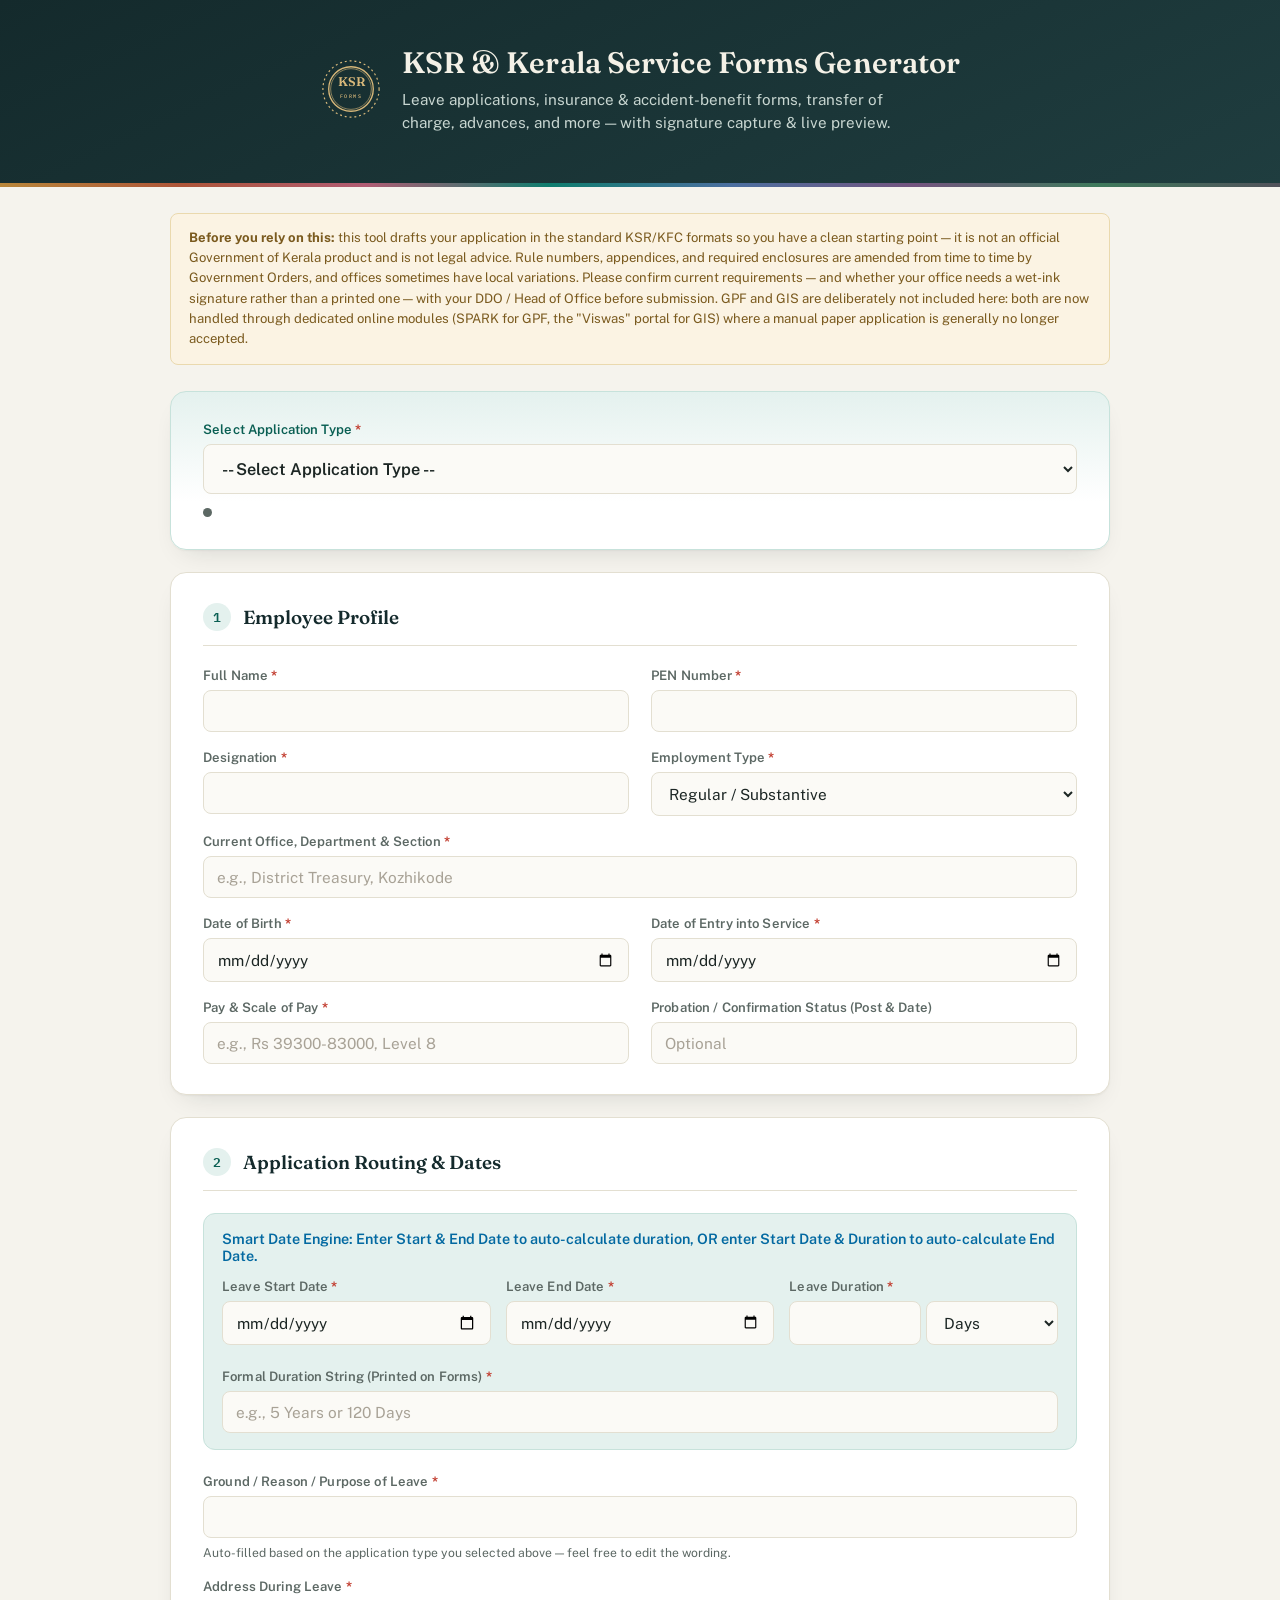
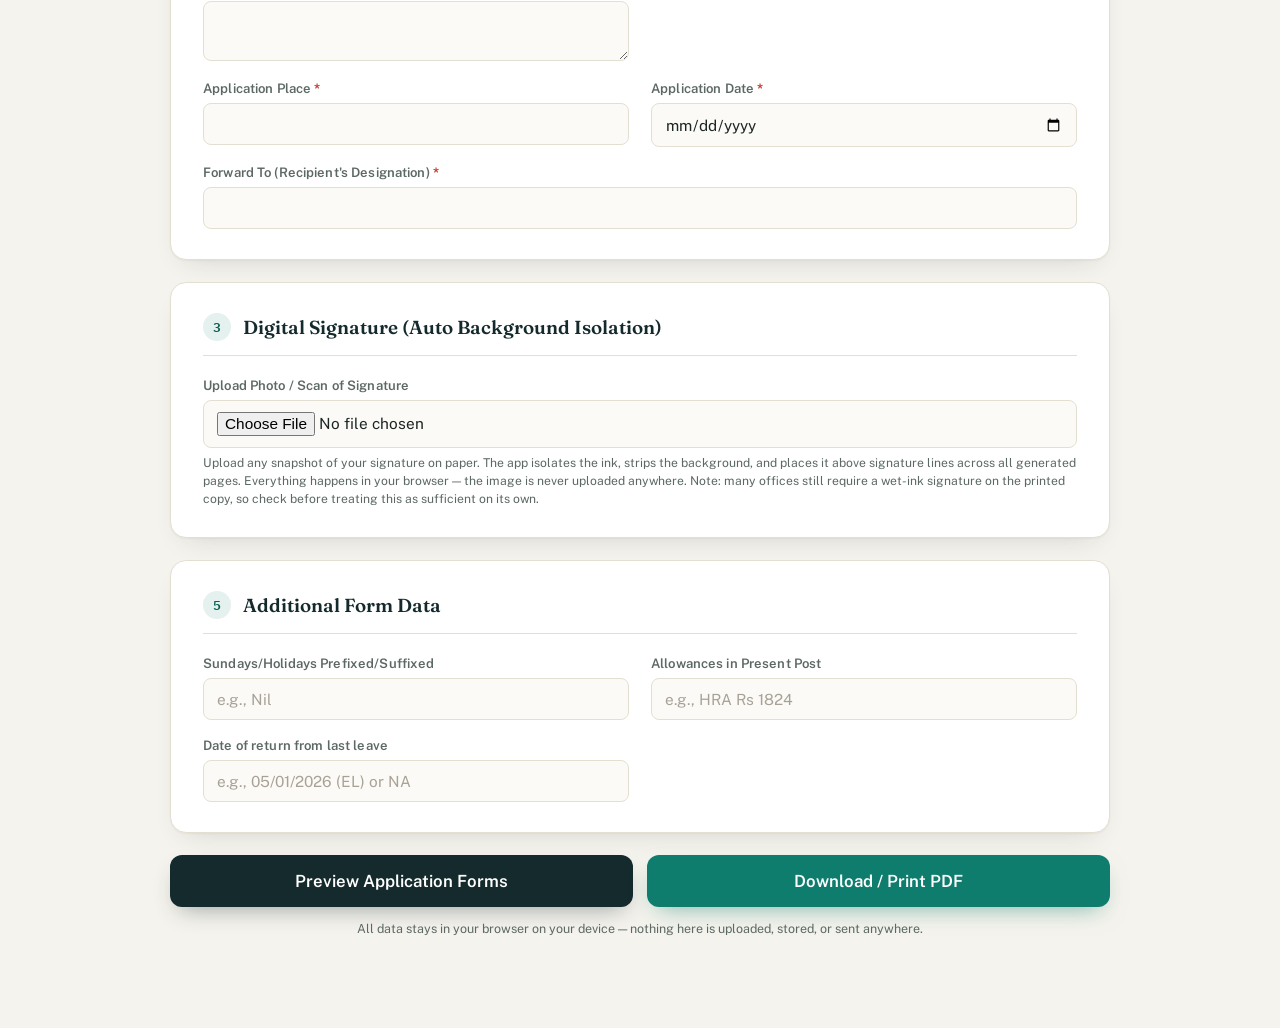
==== index.html @ edd53347 "Update print statement from 'Hello' to 'Goodbye'" ====
<!DOCTYPE html>
<html lang="en">
<head>
<meta charset="UTF-8">
<meta name="viewport" content="width=device-width, initial-scale=1.0">
<link rel="preconnect" href="https://fonts.googleapis.com">
<link rel="preconnect" href="https://fonts.gstatic.com" crossorigin>
<link href="https://fonts.googleapis.com/css2?family=Fraunces:opsz,wght@9..144,500;9..144,600;9..144,700&family=Public+Sans:wght@400;500;600;700&family=IBM+Plex+Mono:wght@500;600&display=swap" rel="stylesheet">
<title>KSR &amp; Kerala Service Forms Generator</title>
<style>
  /* -----------------------------------------------------------------------
     SHARED "DOCUMENT PAGE" LOOK
     These rules describe what a generated application page looks like.
     They are intentionally NOT gated behind @media print: the on-screen
     Preview Deck clones this exact markup into .page-preview-card, so for
     the preview to look exactly like the PDF, both need the same rules.
     Only page mechanics (page breaks, @page size) stay print-only below.
     This block is deliberately untouched by the screen theme below — the
     printed document must always look like Times New Roman officialese,
     never like the modern UI chrome around it.
     ----------------------------------------------------------------------- */
  :root { --sig-scale: 1; --sig-rotate: 0deg; }

  .page, .page-preview-card {
    font-family: "Times New Roman", Times, serif;
    font-size: 12pt;
    line-height: 1.4;
    color: #000;
    background: #fff;
  }
  .page-title { text-align: center; font-weight: bold; text-decoration: underline; margin-bottom: 20px; line-height: 1.3; }
  .text-right { text-align: right; }
  .text-center { text-align: center; }
  .text-justify { text-align: justify; }
  .mb-2 { margin-bottom: 0.5rem; }
  .mb-4 { margin-bottom: 1.5rem; }
  .mt-4 { margin-top: 1.5rem; }
  .mt-8 { margin-top: 3rem; }
  .flex-space { display: flex; justify-content: space-between; }
  .bold { font-weight: bold; }
  .blank-line { display: inline-block; border-bottom: 1px solid #000; min-width: 160px; }

  .form-table { width: 100%; border-collapse: collapse; margin-bottom: 15px; }
  .form-table td { padding: 5px 0; vertical-align: top; }
  .form-table td:nth-child(1) { width: 50%; }
  .form-table td:nth-child(2) { width: 2%; text-align: center; }
  .form-table td:nth-child(3) { width: 48%; padding-left: 10px; font-weight: bold; }

  .signature-block { width: 300px; text-align: center; float: right; margin-top: 20px; }
  .sig-slot { min-height: 55px; display: flex; align-items: center; justify-content: center; padding: 6px 0; overflow: visible; }
  .sig-img-target { max-height: 45px; max-width: 180px; object-fit: contain; }
  .sig-img-target, #sig_preview_img {
    transform: scale(var(--sig-scale)) rotate(var(--sig-rotate));
    transition: transform 0.1s ease-out;
  }

  .clear { clear: both; }
  .page hr, .page-preview-card hr { border: 0; border-top: 1px solid #000; margin: 20px 0; }

  /* --- SCREEN UI STYLES (the tool's own chrome — separate world from the
       document look above; free to be as modern as we like) --- */
  @media screen {
    :root {
      --ink: #142A2C; --ink-2: #1F3D3F;
      --paper: #F5F3ED; --surface: #FFFFFF; --surface-2: #FBFAF6;
      --accent: #0F7D6E; --accent-deep: #0A5F53; --accent-soft: #E4F1EE;
      --text: #1C2624; --text-soft: #5C6864; --line: #E3DFD1;
      --req: #C0392B; --radius-lg: 16px; --radius: 12px; --radius-sm: 8px;
      --shadow-card: 0 1px 2px rgba(20,30,28,.04), 0 12px 28px -14px rgba(20,30,28,.16);
      --shadow-card-hover: 0 1px 2px rgba(20,30,28,.05), 0 18px 36px -14px rgba(20,30,28,.22);
      /* per-category accent colors, referenced by JS to color the type indicator */
      --cat-general: #0F7D6E; --cat-lwa: #AE5539; --cat-family: #B15C74;
      --cat-casual: #4C6FA0; --cat-insurance: #B8863A; --cat-service: #74547F;
      --cat-advance: #3F7A5C; --cat-estate: #52525B;
    }
    * { box-sizing: border-box; }
    body { font-family: "Public Sans", system-ui, -apple-system, sans-serif; background-color: var(--paper); color: var(--text); margin: 0; padding: 0 0 70px 0; -webkit-font-smoothing: antialiased; }
    .print-only { display: none; }

    .app-header { background: linear-gradient(155deg, var(--ink), var(--ink-2)); color: #F4F1E7; padding: 44px 20px 52px; text-align: center; position: relative; overflow: hidden; }
    .app-header::after { content: ""; position: absolute; inset: auto 0 0 0; height: 4px; background: linear-gradient(90deg, var(--cat-insurance), var(--cat-lwa), var(--cat-family), var(--cat-general), var(--cat-casual), var(--cat-service), var(--cat-advance), var(--cat-estate)); }
    .app-header-inner { max-width: 760px; margin: 0 auto; display: flex; align-items: center; justify-content: center; gap: 20px; }
    .app-seal { flex-shrink: 0; width: 62px; height: 62px; color: #D8B87A; }
    .app-header-text { text-align: left; }
    .app-header h1 { margin: 0; font-family: "Fraunces", Georgia, serif; font-weight: 600; font-size: 1.85rem; letter-spacing: .1px; }
    .app-header p { margin: 8px 0 0 0; color: #C8D6D1; font-size: .95rem; line-height: 1.5; max-width: 520px; }

    .container { max-width: 980px; margin: 0 auto; padding: 0 20px; }

    .disclaimer-banner { background: #FBF3E3; border: 1px solid #EAD9AE; color: #7A5A1E; padding: 14px 18px; border-radius: var(--radius-sm); font-size: .82rem; line-height: 1.55; margin: 26px auto; max-width: 940px; }
    .privacy-note { text-align: center; font-size: .78rem; color: var(--text-soft); margin: 14px 0 22px; }

    .section { background: var(--surface); padding: 30px 32px; margin-bottom: 22px; border-radius: var(--radius-lg); box-shadow: var(--shadow-card); border: 1px solid var(--line); transition: box-shadow .2s ease; }
    .section h2 { margin: 0 0 22px; font-family: "Fraunces", Georgia, serif; font-weight: 600; font-size: 1.18rem; padding-bottom: 14px; border-bottom: 1px solid var(--line); color: var(--ink); display: flex; align-items: center; gap: 12px; }
    .step-badge { flex-shrink: 0; width: 28px; height: 28px; border-radius: 50%; background: var(--accent-soft); color: var(--accent-deep); font-family: "IBM Plex Mono", monospace; font-weight: 600; font-size: .8rem; display: inline-flex; align-items: center; justify-content: center; }
    .section .sub-hint { font-size: .87rem; color: var(--text-soft); margin: -14px 0 20px; line-height: 1.5; }

    .grid { display: grid; grid-template-columns: 1fr 1fr; gap: 18px 22px; }
    .grid-3 { display: grid; grid-template-columns: 1fr 1fr 1fr; gap: 15px; }
    .full-width { grid-column: 1 / -1; }

    .form-group { display: flex; flex-direction: column; }
    .form-group label { font-size: .82rem; font-weight: 600; margin-bottom: 7px; color: var(--text-soft); letter-spacing: .01em; }
    .required::after { content: " *"; color: var(--req); font-weight: bold; }

    .form-group input, .form-group select, .form-group textarea {
      border: 1.5px solid var(--line); background: var(--surface-2); padding: 11px 13px; border-radius: var(--radius-sm);
      font-size: .96rem; font-family: inherit; color: var(--text); transition: border-color .15s ease, box-shadow .15s ease, background-color .15s ease;
    }
    .form-group input:focus, .form-group select:focus, .form-group textarea:focus {
      outline: none; border-color: var(--accent); background: var(--surface); box-shadow: 0 0 0 4px var(--accent-soft);
    }
    .form-group input::placeholder, .form-group textarea::placeholder { color: #A8A296; }

    .help-text { font-size: .76rem; color: var(--text-soft); margin-top: 6px; line-height: 1.45; }
    .hidden-section { display: none; }

    .rule-hint { font-size: .82rem; color: var(--accent-deep); margin-top: 10px; font-style: italic; min-height: 1.2em; }
    .scl-hint { font-size: .84rem; color: var(--accent-deep); background: var(--accent-soft); border: 1px solid #C7E2DB; padding: 9px 13px; border-radius: var(--radius-sm); margin-top: 8px; display: none; }

    .btn-group { display: flex; gap: 14px; margin-top: 22px; }
    .print-btn {
      background: var(--accent); color: #fff; border: none; padding: 16px 32px; font-size: 1.05rem; font-family: "Public Sans", sans-serif;
      border-radius: var(--radius); cursor: pointer; flex: 1; font-weight: 600; box-shadow: 0 10px 24px -10px rgba(15,125,110,.55);
      transition: transform .12s ease, box-shadow .12s ease, background-color .12s ease;
    }
    .print-btn:hover { background: var(--accent-deep); transform: translateY(-1px); box-shadow: 0 14px 28px -10px rgba(15,125,110,.6); }
    .print-btn:active { transform: translateY(0); }
    .secondary-btn { background: var(--ink); box-shadow: 0 10px 24px -10px rgba(20,42,44,.45); }
    .secondary-btn:hover { background: var(--ink-2); box-shadow: 0 14px 28px -10px rgba(20,42,44,.5); }

    .date-calc-box { background: var(--accent-soft); border: 1px solid #C7E2DB; padding: 16px 18px; border-radius: var(--radius); }
    .sig-preview-box { display: flex; flex-wrap: wrap; align-items: center; gap: 20px; margin-top: 12px; border: 1.5px dashed var(--line); padding: 16px; border-radius: var(--radius); background: var(--surface-2); }
    .sig-thumb-frame { background: #fff; border: 1px solid var(--line); border-radius: var(--radius-sm); padding: 8px; display: flex; align-items: center; justify-content: center; min-width: 150px; min-height: 70px; overflow: hidden; }
    .sig-thumb-frame img { max-height: 55px; max-width: 150px; object-fit: contain; }
    .sig-adjust-box { display: flex; flex-direction: column; gap: 10px; flex: 1; min-width: 240px; }
    .sig-adjust-row { display: flex; align-items: center; gap: 10px; font-size: .82rem; color: var(--text-soft); }
    .sig-adjust-row label { min-width: 42px; font-weight: 600; }
    .sig-adjust-row input[type="range"] { flex: 1; accent-color: var(--accent); }
    .sig-adjust-row span { min-width: 42px; text-align: right; font-variant-numeric: tabular-nums; font-family: "IBM Plex Mono", monospace; color: var(--ink); font-size: .78rem; }
    .reset-sig-btn { align-self: flex-start; background: none; border: 1.5px solid var(--line); color: var(--text-soft); font-size: .78rem; padding: 6px 13px; border-radius: 20px; cursor: pointer; transition: all .15s ease; }
    .reset-sig-btn:hover { background: var(--surface); border-color: var(--accent); color: var(--accent-deep); }

    /* type-select highlight block */
    .type-select-block { background: linear-gradient(180deg, var(--accent-soft), var(--surface) 70%); border: 1.5px solid #C7E2DB; }
    .type-select-block label { color: var(--accent-deep); }
    .type-select-block select#leave_type { font-size: 1.02rem; font-weight: 600; padding: 13px 14px; }
    .category-dot { display: inline-block; width: 9px; height: 9px; border-radius: 50%; margin-right: 7px; background: var(--text-soft); vertical-align: middle; }

    /* Preview Modal — the page cards inside are sized and padded to mirror
       the @page print margins exactly, so what you see here is what prints. */
    .modal-overlay { display: none; position: fixed; inset: 0; background: rgba(15,26,26,.72); backdrop-filter: blur(2px); z-index: 1000; align-items: flex-start; justify-content: center; padding: 30px 20px; overflow-y: auto; }
    .modal-overlay.open { display: flex; }
    .modal-dialog { background: #4A5352; border-radius: var(--radius-lg); max-width: 900px; width: 100%; box-shadow: 0 30px 70px -12px rgba(0,0,0,.55); margin-bottom: 30px; }
    .modal-toolbar { position: sticky; top: 0; z-index: 2; background: var(--ink); color: #fff; padding: 16px 22px; border-radius: var(--radius-lg) var(--radius-lg) 0 0; display: flex; align-items: center; justify-content: space-between; gap: 16px; flex-wrap: wrap; }
    .modal-toolbar h3 { margin: 0; font-family: "Fraunces", Georgia, serif; font-weight: 600; font-size: 1.08rem; white-space: nowrap; }
    .modal-sig-controls { display: flex; gap: 18px; flex-wrap: wrap; align-items: center; flex: 1; min-width: 260px; }
    .modal-sig-controls .sig-adjust-row { color: #D8E0DD; font-size: .8rem; display: flex; align-items: center; gap: 8px; }
    .modal-sig-controls .sig-adjust-row label { min-width: 40px; font-weight: 600; }
    .modal-sig-controls .sig-adjust-row input[type="range"] { width: 110px; accent-color: #D8B87A; }
    .modal-sig-controls .sig-adjust-row span { min-width: 40px; text-align: right; color: #fff; font-family: "IBM Plex Mono", monospace; font-size: .76rem; }
    .modal-close-btn { background: none; border: none; color: #fff; font-size: 1.7rem; line-height: 1; cursor: pointer; padding: 0 4px; opacity: .85; transition: opacity .15s ease; }
    .modal-close-btn:hover { opacity: 1; }
    .modal-body { padding: 30px; }
    .modal-body .page-preview-card { margin: 0 auto 30px auto; width: 210mm; min-height: 297mm; padding: 15mm 20mm; box-shadow: 0 10px 30px -8px rgba(0,0,0,.4); box-sizing: border-box; border-radius: 2px; }
    .modal-body .page-preview-card:last-child { margin-bottom: 0; }
    @media (max-width: 720px) {
      .grid, .grid-3 { grid-template-columns: 1fr; }
      .section { padding: 24px 20px; }
      .app-header-inner { flex-direction: column; text-align: center; }
      .app-header-text { text-align: center; }
      .modal-body { padding: 14px; }
      .modal-body .page-preview-card { width: 100%; padding: 8mm; min-height: 0; }
      .modal-toolbar { padding: 12px 14px; }
    }
  }
  /* --- PDF EXPORT STYLES (A4 Format, page mechanics only — the visual
       "page look" itself is defined above, shared with the preview) --- */
  @media print {
    .screen-only { display: none !important; }
    .print-only { display: block !important; }
    @page { size: A4; margin: 15mm 20mm; }
    body { background: #fff; margin: 0; padding: 0; }
    .page { page-break-after: always; padding: 0; margin: 0; position: relative; min-height: 250mm; }
    .page.hidden-print { display: none !important; }
  }
</style>

</head>
<body>
<!-- UI FORM SECTION -->
<div class="screen-only">
  <div class="app-header">
    <div class="app-header-inner">
      <svg class="app-seal" viewBox="0 0 64 64" xmlns="http://www.w3.org/2000/svg" role="img" aria-label="Seal emblem">
        <circle cx="32" cy="32" r="29" fill="none" stroke="currentColor" stroke-width="1.2" stroke-dasharray="2 3"/>
        <circle cx="32" cy="32" r="23" fill="none" stroke="currentColor" stroke-width="1.4"/>
        <circle cx="32" cy="32" r="21" fill="none" stroke="currentColor" stroke-width="0.6"/>
        <text x="32" y="29" text-anchor="middle" font-family="Fraunces, Georgia, serif" font-weight="600" font-size="13" fill="currentColor">KSR</text>
        <text x="32" y="41" text-anchor="middle" font-family="'IBM Plex Mono', monospace" font-weight="500" font-size="5.5" letter-spacing="1.5" fill="currentColor">FORMS</text>
      </svg>
      <div class="app-header-text">
        <h1>KSR &amp; Kerala Service Forms Generator</h1>
        <p>Leave applications, insurance &amp; accident-benefit forms, transfer of charge, advances, and more — with signature capture &amp; live preview.</p>
      </div>
    </div>
  </div>
  <div class="container">
    <div class="disclaimer-banner">
      <strong>Before you rely on this:</strong> this tool drafts your application in the standard KSR/KFC formats so you have a clean starting point — it is not an official Government of Kerala product and is not legal advice. Rule numbers, appendices, and required enclosures are amended from time to time by Government Orders, and offices sometimes have local variations. Please confirm current requirements — and whether your office needs a wet-ink signature rather than a printed one — with your DDO / Head of Office before submission. GPF and GIS are deliberately not included here: both are now handled through dedicated online modules (SPARK for GPF, the "Viswas" portal for GIS) where a manual paper application is generally no longer accepted.
    </div>
    <form id="leaveForm" onsubmit="event.preventDefault();">

      <!-- LEAVE TYPE -->
      <div class="section type-select-block">
        <div class="form-group full-width">
          <label class="required">Select Application Type</label>
          <select id="leave_type" required onchange="toggleSections()">
            <option value="" disabled selected>-- Select Application Type --</option>
          </select>
          <div class="rule-hint"><span class="category-dot" id="category_dot"></span><span id="rule_hint"></span></div>
        </div>
      </div>

      <!-- EMPLOYEE DETAILS -->
      <div class="section">
        <h2><span class="step-badge">1</span> Employee Profile</h2>
        <div class="grid">
          <div class="form-group"><label class="required">Full Name</label><input type="text" id="name" required></div>
          <div class="form-group"><label class="required">PEN Number</label><input type="text" id="pen" required></div>
          <div class="form-group"><label class="required">Designation</label><input type="text" id="designation" required></div>
          <div class="form-group"><label class="required">Employment Type</label>
            <select id="emp_type"><option value="Regular / Substantive">Regular / Substantive</option><option value="Officiating">Officiating</option></select>
          </div>
          <div class="form-group full-width"><label class="required">Current Office, Department &amp; Section</label><input type="text" id="office" required placeholder="e.g., District Treasury, Kozhikode"></div>
          <div class="form-group"><label class="required">Date of Birth</label><input type="date" id="dob" required></div>
          <div class="form-group"><label class="required">Date of Entry into Service</label><input type="date" id="entry" required></div>
          <div class="form-group"><label class="required">Pay &amp; Scale of Pay</label><input type="text" id="pay" required placeholder="e.g., Rs 39300-83000, Level 8"></div>
          <div class="form-group"><label>Probation / Confirmation Status (Post &amp; Date)</label><input type="text" id="probation" placeholder="Optional"></div>
        </div>
      </div>

      <!-- SMART DATE CALCULATOR -->
      <div class="section">
        <h2><span class="step-badge">2</span> Application Routing &amp; Dates</h2>
        <div id="leave_routing_fields">
          <div class="date-calc-box mb-4">
            <p style="margin-top:0; font-size: 0.9rem; color: #0369a1; font-weight: 600;">Smart Date Engine: Enter Start &amp; End Date to auto-calculate duration, OR enter Start Date &amp; Duration to auto-calculate End Date.</p>
            <div class="grid-3">
              <div class="form-group"><label class="required">Leave Start Date</label><input type="date" id="start" onchange="calculateFromDates()"></div>
              <div class="form-group"><label class="required">Leave End Date</label><input type="date" id="end" onchange="calculateFromDates()"></div>
              <div class="form-group"><label class="required">Leave Duration</label>
                <div style="display:flex; gap:5px;">
                  <input type="number" id="dur_num" style="width:50%" oninput="calculateEndDate()">
                  <select id="dur_unit" style="width:50%" onchange="calculateEndDate()">
                    <option value="days">Days</option><option value="months">Months</option><option value="years">Years</option>
                  </select>
                </div>
              </div>
            </div>
            <div class="form-group full-width mt-4"><label class="required">Formal Duration String (Printed on Forms)</label><input type="text" id="duration_str" placeholder="e.g., 5 Years or 120 Days"></div>
          </div>
          <div class="grid">
            <div class="form-group full-width"><label class="required">Ground / Reason / Purpose of Leave</label><input type="text" id="reason">
              <div class="help-text">Auto-filled based on the application type you selected above — feel free to edit the wording.</div>
            </div>
            <div class="form-group"><label class="required">Address During Leave</label><textarea id="address" rows="2"></textarea></div>
          </div>
        </div>
        <div class="grid" style="margin-top:20px;">
          <div class="form-group"><label class="required">Application Place</label><input type="text" id="place" required></div>
          <div class="form-group"><label class="required">Application Date</label><input type="date" id="app_date" required></div>
          <div class="form-group full-width"><label class="required">Forward To (Recipient's Designation)</label><input type="text" id="controlling" required>
            <div class="help-text" id="controlling_hint" style="display:none;"></div>
          </div>
        </div>
      </div>

      <!-- DIGITAL SIGNATURE CAPTURE ENGINE -->
      <div class="section">
        <h2><span class="step-badge">3</span> Digital Signature (Auto Background Isolation)</h2>
        <div class="form-group full-width">
          <label>Upload Photo / Scan of Signature</label>
          <input type="file" id="sig_upload" accept="image/*" onchange="processSignatureUpload(this)">
          <div class="help-text">Upload any snapshot of your signature on paper. The app isolates the ink, strips the background, and places it above signature lines across all generated pages. Everything happens in your browser — the image is never uploaded anywhere. Note: many offices still require a wet-ink signature on the printed copy, so check before treating this as sufficient on its own.</div>
        </div>
        <div class="sig-preview-box" id="sig_preview_container" style="display:none;">
          <div>
            <span style="font-size:0.85rem; font-weight:600; color:#334155; display:block; margin-bottom:8px;">Captured Signature:</span>
            <div class="sig-thumb-frame"><img id="sig_preview_img" src="" alt="Signature Preview"></div>
          </div>
          <div class="sig-adjust-box">
            <div class="sig-adjust-row">
              <label for="sig_scale">Size</label>
              <input type="range" id="sig_scale" min="50" max="150" value="100" step="1" oninput="updateSigTransform('main')">
              <span id="sig_scale_val">100%</span>
            </div>
            <div class="sig-adjust-row">
              <label for="sig_rotate">Rotate</label>
              <input type="range" id="sig_rotate" min="-180" max="180" value="0" step="1" oninput="updateSigTransform('main')">
              <span id="sig_rotate_val">0&deg;</span>
            </div>
            <button type="button" class="reset-sig-btn" onclick="resetSigTransform()">Reset to default</button>
          </div>
        </div>
        <div class="help-text" id="sig_adjust_help" style="display:none; margin-top:8px;">Size and rotation apply to the signature everywhere it appears — check the preview below before printing, since a large increase can overlap nearby text.</div>
      </div>

      <!-- CONDITIONAL: LWA DETAILS -->
      <div id="sec_lwa" class="section hidden-section">
        <h2><span class="step-badge">4</span> Leave Without Allowance — Particulars (Appendix XII)</h2>
        <div class="grid">
          <div class="form-group"><label id="lbl_lwa_dest">Country of Employment</label><input type="text" id="lwa_country" placeholder="Optional, but recommended"></div>
          <div class="form-group full-width"><label id="lbl_lwa_emp">Details of Foreign Employer (Name &amp; Address)</label><input type="text" id="lwa_employer" placeholder="Optional, but recommended"></div>
        </div>
      </div>

      <!-- CONDITIONAL: FAMILY & MEDICAL LEAVE DETAILS -->
      <div id="sec_family" class="section hidden-section">
        <h2><span class="step-badge">4</span> Family &amp; Medical Leave — Particulars</h2>
        <div class="grid">
          <div class="form-group"><label id="lbl_fam1">Expected / Actual Date of Delivery</label><input type="date" id="fam_date"></div>
          <div class="form-group"><label id="lbl_fam2">Hospital / Medical Officer</label><input type="text" id="fam_info1" placeholder="Optional"></div>
          <div class="form-group full-width hidden-section" id="field_fam3_wrap"><label id="lbl_fam3">Additional Detail</label><textarea id="fam_info2" rows="2" placeholder="Optional"></textarea></div>
        </div>
        <div class="help-text">A medical certificate or supporting document (adoption deed, etc.) is still required as an enclosure — this app only drafts the application text.</div>
      </div>

      <!-- CONDITIONAL: SPECIAL CASUAL LEAVE DETAILS -->
      <div id="sec_scl" class="section hidden-section">
        <h2><span class="step-badge">4</span> Special Casual Leave — Reason</h2>
        <div class="form-group full-width">
          <label>Recognised Reason</label>
          <select id="scl_reason" onchange="onSclReasonChange()"></select>
          <div class="scl-hint" id="scl_hint"></div>
        </div>
      </div>

      <!-- CONDITIONAL: COMPENSATION LEAVE DETAILS -->
      <div id="sec_compensation" class="section hidden-section">
        <h2><span class="step-badge">4</span> Compensation Leave — Particulars</h2>
        <div class="grid">
          <div class="form-group full-width"><label>Date(s) of Duty Performed on Holiday / Beyond Office Hours</label><input type="text" id="comp_dates" placeholder="e.g., 12/07/2026 and 19/07/2026"></div>
          <div class="form-group"><label>Compensation Leave Days Claimed</label><input type="number" id="comp_days" min="0" placeholder="e.g., 2">
            <div class="help-text">Max 15 days in a calendar year; max 10 days accumulated at a time (Appendix VII, Section III).</div>
          </div>
        </div>
      </div>

      <!-- CONDITIONAL: NON-LEAVE SERVICE / INSURANCE / ADVANCE FORMS -->
      <div id="sec_service" class="section hidden-section">
        <h2><span class="step-badge">4</span> Application Particulars</h2>
        <p class="sub-hint" id="service_form_desc"></p>
        <div class="grid">
          <div class="form-group" id="svc_date1_wrap"><label id="lbl_svc_date1">Date</label><input type="date" id="svc_date1"></div>
          <div class="form-group" id="svc_text1_wrap"><label id="lbl_svc_text1">Detail 1</label><input type="text" id="svc_text1"></div>
          <div class="form-group" id="svc_text2_wrap"><label id="lbl_svc_text2">Detail 2</label><input type="text" id="svc_text2"></div>
          <div class="form-group" id="svc_text3_wrap"><label id="lbl_svc_text3">Detail 3</label><input type="text" id="svc_text3"></div>
          <div class="form-group full-width" id="svc_textarea1_wrap"><label id="lbl_svc_textarea1">Additional Details</label><textarea id="svc_textarea1" rows="2"></textarea></div>
        </div>
      </div>

      <!-- CONDITIONAL: TRANSFER OF CHARGE (dedicated fields — needs a
           direction/role, since two different officers are involved and
           either one might be the person using this tool) -->
      <div id="sec_toc" class="section hidden-section">
        <h2><span class="step-badge">4</span> Transfer of Charge — Particulars</h2>
        <p class="sub-hint">Fill in your own details in Section 1 above, then say which of the two officers that is, and the other officer's details below.</p>
        <div class="grid">
          <div class="form-group full-width">
            <label>Your Role in This Handover</label>
            <select id="toc_role">
              <option value="relieving">I am the Relieving Officer (taking over)</option>
              <option value="relieved">I am the Relieved Officer (handing over)</option>
            </select>
          </div>
          <div class="form-group"><label>Name of the Other Officer</label><input type="text" id="toc_other_name"></div>
          <div class="form-group"><label>Designation of the Other Officer</label><input type="text" id="toc_other_designation"></div>
          <div class="form-group"><label>Date &amp; Time of Handover</label><input type="text" id="toc_datetime" placeholder="e.g., 25/07/2026, 10:30 AM"></div>
          <div class="form-group"><label>Permanent Advance (₹) &amp; Stock Particulars Handed Over</label><input type="text" id="toc_advance" placeholder="e.g., Rs 500; 12 registers, 1 almirah"></div>
          <div class="form-group full-width"><label>Additional Remarks</label><textarea id="toc_remarks" rows="2"></textarea></div>
        </div>
      </div>

      <!-- METADATA (FORM 13) -->
      <div class="section" id="sec_form13meta">
        <h2><span class="step-badge">5</span> Additional Form Data</h2>
        <div class="grid">
          <div class="form-group"><label>Sundays/Holidays Prefixed/Suffixed</label><input type="text" id="holidays" placeholder="e.g., Nil"></div>
          <div class="form-group"><label>Allowances in Present Post</label><input type="text" id="allowances" placeholder="e.g., HRA Rs 1824"></div>
          <div class="form-group"><label>Date of return from last leave</label><input type="text" id="last_leave" placeholder="e.g., 05/01/2026 (EL) or NA"></div>
        </div>
      </div>

      <div class="btn-group">
        <button type="button" class="print-btn secondary-btn" onclick="openPreviewModal()">Preview Application Forms</button>
        <button type="button" class="print-btn" onclick="generatePDF()">Download / Print PDF</button>
      </div>
      <p class="privacy-note">All data stays in your browser on your device — nothing here is uploaded, stored, or sent anywhere.</p>
    </form>
  </div>
</div>

<!-- PREVIEW MODAL -->
<div class="modal-overlay screen-only" id="preview_modal" onclick="if(event.target === this) closePreviewModal();">
  <div class="modal-dialog" role="dialog" aria-modal="true" aria-label="Application preview">
    <div class="modal-toolbar">
      <h3>Application Preview</h3>
      <div class="modal-sig-controls" id="modal_sig_controls" style="display:none;">
        <div class="sig-adjust-row">
          <label for="sig_scale_modal">Size</label>
          <input type="range" id="sig_scale_modal" min="50" max="150" value="100" step="1" oninput="updateSigTransform('modal')">
          <span id="sig_scale_val_modal">100%</span>
        </div>
        <div class="sig-adjust-row">
          <label for="sig_rotate_modal">Rotate</label>
          <input type="range" id="sig_rotate_modal" min="-180" max="180" value="0" step="1" oninput="updateSigTransform('modal')">
          <span id="sig_rotate_val_modal">0&deg;</span>
        </div>
      </div>
      <button type="button" class="modal-close-btn" onclick="closePreviewModal()" aria-label="Close preview">&times;</button>
    </div>
    <div class="modal-body" id="preview-render-target"></div>
  </div>
</div>

<!-- PRINT TEMPLATE SECTION -->
<div id="document-preview" class="print-only">

  <!-- PAGE: COVERING LETTER -->
  <div class="page" id="print_cover">
    <div class="text-right mb-4">Place: <span class="out-place bold"></span><br>Date: <span class="out-app_date bold"></span></div>
    <div class="mb-4">From<br><br><span class="out-name bold"></span><br><span class="out-designation"></span><br><span class="out-office"></span></div>
    <div class="mb-4">To<br><br><span class="out-controlling bold"></span><br><span class="out-office"></span></div>
    <div class="mb-4">Respected Sir/Madam,</div>
    <div class="mb-4" style="padding-left: 40px;"><span class="bold">Sub:</span> Application for <span class="out-leave_name bold"></span> <span class="out-leave_rule bold"></span> for <span class="out-duration_str bold"></span> - reg.</div>
    <div class="mb-4 text-justify">
      I am submitting herewith my application for <span class="out-leave_name bold"></span> <span class="out-leave_rule"></span> for a period of <span class="out-duration_str bold"></span> from <span class="out-start bold"></span> to <span class="out-end bold"></span>. The leave is required on account of: <span class="out-reason bold"></span>.
    </div>
    <div class="mb-4 text-justify" id="cover_attachments">I have attached the statutory Form No. 13 along with this letter.</div>
    <div class="mb-4">I kindly request you to sanction the leave / forward the application to the competent authority with your recommendation.</div>
    <div class="signature-block">
      Yours faithfully,<br>
      <div class="sig-slot"><img class="sig-img-target" style="display:none;" alt="Signature"></div>
      (<span class="out-name bold"></span>)
    </div>
    <div class="clear"></div>
  </div>

  <!-- PAGE: FORM 13 -->
  <div class="page" id="print_form13">
    <div class="page-title">FORM No. 13<br>APPLICATION FOR LEAVE<br><span style="font-size:10pt; font-weight:normal;">(Rule 113, Part I, K.S.R)</span></div>
    <table class="form-table">
      <tr><td>1. Name of applicant (PEN)</td><td>:</td><td><span class="out-name"></span> (PEN: <span class="out-pen"></span>)</td></tr>
      <tr><td>2. Date of Birth</td><td>:</td><td><span class="out-dob"></span></td></tr>
      <tr><td>3. Post held</td><td>:</td><td><span class="out-designation"></span></td></tr>
      <tr><td>4. Department, Office and Section</td><td>:</td><td><span class="out-office"></span></td></tr>
      <tr><td>5. Pay and scale of Pay</td><td>:</td><td><span class="out-pay"></span></td></tr>
      <tr><td>6. Date of entry in service</td><td>:</td><td><span class="out-entry"></span></td></tr>
      <tr><td>7. Date of commencement of continuous service</td><td>:</td><td><span class="out-entry"></span></td></tr>
      <tr><td>8. Confirmation in any post (Date &amp; Post)</td><td>:</td><td><span class="out-probation"></span></td></tr>
      <tr><td>9. Address during the leave</td><td>:</td><td><span class="out-address" style="font-weight:normal;"></span></td></tr>
      <tr><td>10. Allowances drawn in present post</td><td>:</td><td><span class="out-allowances"></span></td></tr>
      <tr><td>11. Nature and period of leave applied for</td><td>:</td><td><span class="out-leave_name"></span> <span class="out-leave_rule"></span> for <span class="out-duration_str"></span><br>from <span class="out-start"></span> to <span class="out-end"></span></td></tr>
      <tr><td>12. Sundays and holidays prefixed/suffixed</td><td>:</td><td><span class="out-holidays"></span></td></tr>
      <tr><td>13. Ground on which leave is applied for</td><td>:</td><td><span class="out-reason"></span></td></tr>
      <tr><td>14. Date of return from last leave</td><td>:</td><td><span class="out-last_leave"></span></td></tr>
    </table>
    <div class="text-justify mb-4" style="font-size: 11pt;">
      15. (a) I undertake to refund the difference between the leave salary drawn during commuted leave and that admissible during half pay leave which would not have been admissible in the event of my retirement from service at the end of or during the currency of leave.<br><br>
      (b) I undertake to refund the leave salary drawn during leave not due which would not have been admissible had rule 85, Part I KSR, not been applied in the event of my voluntary retirement or resignation from service at any time until I earn half pay leave not less than the amount of leave not due availed of by me.
    </div>
    <div class="flex-space mt-4">
      <div>Place: <span class="out-place"></span><br>Date: <span class="out-app_date"></span></div>
      <div class="text-center">
        Signature of Applicant<br>
        <div class="sig-slot"><img class="sig-img-target" style="display:none;" alt="Signature"></div>
        <span class="out-name bold"></span>
      </div>
    </div>
    <hr>
    <br><br>
    <div class="bold mb-4">16. Remarks and/or recommendation of the Controlling Officer:</div>
    <div style="height: 40px;"></div>
    <div class="text-right">Signature (with date) and Designation</div>
    <hr>
    <div class="bold mb-4">CERTIFICATE REGARDING ADMISSIBILITY OF LEAVE</div>
    <div class="mb-4">Certified that <span class="out-leave_name"></span> for <span class="out-duration_str"></span> from <span class="out-start"></span> to <span class="out-end"></span> is admissible under <span class="out-rule_plain"></span> of the Kerala Service Rules.</div>
    <div class="text-right mt-8">Signature (with date) and Designation</div>
  </div>

  <!-- PAGE: NOC / PRIOR INTIMATION (LWA — EMPLOYMENT ABROAD ONLY) -->
  <div class="page hidden-print" id="print_lwa_noc">
    <div class="page-title">APPLICATION FOR NO OBJECTION CERTIFICATE / PRIOR INTIMATION<br><span style="font-size:10pt; font-weight:normal;">(For proceeding abroad on Leave Without Allowance)</span></div>
    <table class="form-table">
      <tr><td>1. Name of applicant (PEN)</td><td>:</td><td><span class="out-name"></span> (PEN: <span class="out-pen"></span>)</td></tr>
      <tr><td>2. Date of Birth</td><td>:</td><td><span class="out-dob"></span></td></tr>
      <tr><td>3. Designation with Department<br><span style="font-weight:normal; margin-left:15px;">(a) Pay and scale of pay</span><br><span style="font-weight:normal; margin-left:15px;">(b) Whether Substantive/Officiating</span></td><td>:<br>:<br>:</td><td><span class="out-designation"></span><br><span class="out-pay"></span><br><span class="out-emp_type"></span></td></tr>
      <tr><td>4. Date of commencement of continuous service</td><td>:</td><td><span class="out-entry"></span></td></tr>
      <tr><td>5. Country / Place proposed to be visited</td><td>:</td><td><span class="out-lwa_country"></span></td></tr>
      <tr><td>6. Period of absence from duty</td><td>:</td><td><span class="out-duration_str"></span> (<span class="out-start"></span> to <span class="out-end"></span>)</td></tr>
      <tr><td>7. Purpose of visit</td><td>:</td><td><span class="out-reason"></span></td></tr>
      <tr><td>8. Present / correspondence address in India</td><td>:</td><td><span class="out-address" style="font-weight:normal;"></span></td></tr>
      <tr><td>9. Nature of leave applied for concurrently</td><td>:</td><td>Leave Without Allowance <span class="out-leave_rule"></span></td></tr>
    </table>
    <div class="mb-4 text-justify" style="margin-top:20px;">I request that a No Objection Certificate / prior intimation, as required for travel abroad while in Government service, be issued in my favour.</div>
    <div class="signature-block">
      Signature of Applicant<br>
      <div class="sig-slot"><img class="sig-img-target" style="display:none;" alt="Signature"></div>
      (<span class="out-name bold"></span>)
    </div>
    <div class="clear"></div>
  </div>

  <!-- PAGE: PROFORMA REPORT & HEAD OF OFFICE CERTIFICATE (LWA ONLY) -->
  <div class="page hidden-print" id="print_lwa_report">
    <div class="page-title">PROFORMA REPORT<br><span style="font-size:10pt; font-weight:normal;">(To be completed by the Head of Office / Unit)</span></div>
    <table class="form-table">
      <tr><td>1. Whether any liabilities are pending/outstanding against the applicant</td><td>:</td><td><span class="blank-line">&nbsp;</span></td></tr>
      <tr><td>2. Whether any disciplinary proceedings are pending against the applicant</td><td>:</td><td><span class="blank-line">&nbsp;</span></td></tr>
      <tr><td>3. Whether any Crime / Vigilance case is pending against the applicant</td><td>:</td><td><span class="blank-line">&nbsp;</span></td></tr>
      <tr><td>4. Recommendation of the Head of Office / Unit</td><td>:</td><td><span class="blank-line">&nbsp;</span></td></tr>
    </table>
    <div class="flex-space mt-8">
      <div>Place: <span class="out-place"></span><br>Date: __________________</div>
      <div class="text-center">Signature &amp; Designation of<br>Head of Office / Unit</div>
    </div>

    <div class="page-title" style="margin-top: 80px;">CERTIFICATE<br><span style="font-size:10pt; font-weight:normal;">(To be completed by the Head of Office / Institution)</span></div>
    <div class="text-justify mb-4" style="line-height: 2;">
      Certified that, to the best of records available in this office, <strong><span class="out-name"></span></strong>, <span class="out-designation"></span>, does / does not [<em>strike out whichever is not applicable</em>] have any disciplinary action or vigilance case pending, and does / does not have any bonded obligation to serve the Government.
    </div>
    <div class="flex-space mt-8">
      <div>Place: <span class="out-place"></span><br>Date: __________________</div>
      <div class="text-center">Signature &amp; Designation of<br>Head of Institution / Office</div>
    </div>
  </div>

  <!-- PAGE: PROFORMA TO BE APPENDED WHEN FORWARDED TO GOVERNMENT (LWA ONLY) -->
  <div class="page hidden-print" id="print_lwa_appended">
    <div class="page-title">PROFORMA TO BE APPENDED WHEN THE PROPOSAL FOR SANCTION OF LEAVE WITHOUT ALLOWANCE IS FORWARDED TO GOVERNMENT<br><span style="font-size:10pt; font-weight:normal;">(Particulars 1–7 furnished by applicant; remaining items for completion by the forwarding authority)</span></div>
    <table class="form-table" style="font-size: 11pt;">
      <tr><td>1. Name, PEN and designation of the applicant</td><td>:</td><td><span class="out-name"></span> (PEN: <span class="out-pen"></span>), <span class="out-designation"></span></td></tr>
      <tr><td>2. Institution / Office in which the applicant is working</td><td>:</td><td><span class="out-office"></span></td></tr>
      <tr><td>3. Date from which leave is required</td><td>:</td><td><span class="out-start"></span></td></tr>
      <tr><td>4. Duration of leave</td><td>:</td><td><span class="out-duration_str"></span></td></tr>
      <tr><td>5. Purpose of leave applied for</td><td>:</td><td><span class="out-reason"></span></td></tr>
      <tr><td>6. Particulars of employment / study / spouse's posting furnished</td><td>:</td><td><span class="out-lwa_country"></span> — <span class="out-lwa_employer"></span></td></tr>
      <tr><td>7. Whether the appointment is regular</td><td>:</td><td><span class="out-emp_type"></span>, in continuous service from <span class="out-entry"></span></td></tr>
      <tr><td>8. Whether any disciplinary action is pending</td><td>:</td><td><span class="blank-line">&nbsp;</span></td></tr>
      <tr><td>9. Whether the applicant is under any bonded obligation</td><td>:</td><td><span class="blank-line">&nbsp;</span></td></tr>
      <tr><td>10. Whether any liability is outstanding against the applicant</td><td>:</td><td><span class="blank-line">&nbsp;</span></td></tr>
      <tr><td>11. Whether LWA for the same purpose was sanctioned earlier, and if so, for what period</td><td>:</td><td><span class="blank-line">&nbsp;</span></td></tr>
      <tr><td>12. Whether LWA was sanctioned earlier for any other purpose</td><td>:</td><td><span class="blank-line">&nbsp;</span></td></tr>
      <tr><td>13. Whether relaxation of any rule is necessary</td><td>:</td><td><span class="blank-line">&nbsp;</span></td></tr>
      <tr><td>14. Whether a suitable substitute is available / arranged</td><td>:</td><td><span class="blank-line">&nbsp;</span></td></tr>
      <tr><td>15. Recommendation of the forwarding authority</td><td>:</td><td><span class="blank-line">&nbsp;</span></td></tr>
      <tr><td>16. Leave address of the applicant</td><td>:</td><td><span class="out-address" style="font-weight:normal;"></span></td></tr>
      <tr><td>17. Any other point to be brought to notice</td><td>:</td><td><span class="blank-line">&nbsp;</span></td></tr>
    </table>
    <div class="signature-block">Signature &amp; Designation of<br>Head of Department / Office<br><br><br></div>
    <div class="clear"></div>
  </div>

  <!-- PAGE: DECLARATIONS (LWA ONLY) -->
  <div class="page hidden-print" id="print_lwa_dec">
    <div class="page-title">DECLARATION</div>
    <div class="mb-4 text-justify">I, <strong><span class="out-name"></span></strong>, working as <strong><span class="out-designation"></span></strong> at <strong><span class="out-office"></span></strong>, do hereby declare that I shall abide by the terms and conditions stipulated in <span class="out-rule_plain"></span> and the relevant Government Orders in force, in case the Leave Without Allowance applied for is sanctioned.</div>
    <div class="flex-space mb-8">
      <div>Place: <span class="out-place"></span><br>Date: <span class="out-app_date"></span></div>
      <div class="text-center">
        Signature of Applicant<br>
        <div class="sig-slot"><img class="sig-img-target" style="display:none;" alt="Signature"></div>
        <strong><span class="out-name"></span></strong>
      </div>
    </div>

    <div class="page-title" style="margin-top: 60px;">DECLARATION<br><span style="font-size:11pt; font-weight:normal;" class="out-leave_rule"></span></div>
    <div class="mb-4 text-justify" style="line-height:1.6;">
      An application for Leave Without Allowance (L.W.A.) for a period of <strong><span class="out-duration_str"></span></strong> with effect from <strong><span class="out-start"></span></strong>, <span class="out-reason"></span>, is being submitted by me. In this connection, I, <strong><span class="out-name"></span></strong>, hereby declare as follows:<br><br>
      (1) I express my consent to lose service benefits for the duration of this leave. I understand that this period will not count for pension, increment, Half Pay Leave accumulation, or higher grade, and that I will lose seniority to juniors who may be promoted during my absence.<br>
      (2) I am prepared to start my probation afresh in the said cadre on rejoining duty, if I have not already completed it, and I am prepared to forfeit the service benefits that had accrued to me before proceeding on leave.<br>
      (3) I am not under any bonded obligation to serve the Government.<br>
      (4) There is no outstanding liability to the Government against me.<br>
      (5) No disciplinary action or vigilance enquiry is pending against me.
    </div>
    <div class="flex-space mt-8">
      <div>Place: <span class="out-place"></span><br>Date: <span class="out-app_date"></span></div>
      <div class="text-center">
        Signature of Applicant<br>
        <div class="sig-slot"><img class="sig-img-target" style="display:none;" alt="Signature"></div>
        <strong><span class="out-name"></span></strong>
      </div>
    </div>
  </div>

  <!-- PAGE: SUPPORTING DECLARATION (FAMILY & MEDICAL LEAVE ONLY) -->
  <div class="page hidden-print" id="print_family_dec">
    <div class="page-title" id="family_dec_title">DECLARATION</div>
    <div id="family_dec_body"></div>
    <div class="flex-space mt-8">
      <div>Place: <span class="out-place"></span><br>Date: <span class="out-app_date"></span></div>
      <div class="text-center">
        Signature of Applicant<br>
        <div class="sig-slot"><img class="sig-img-target" style="display:none;" alt="Signature"></div>
        <strong><span class="out-name"></span></strong>
      </div>
    </div>
  </div>

  <!-- PAGE: SIMPLE APPLICATION LETTER (CASUAL / SPECIAL CASUAL / COMPENSATION LEAVE) -->
  <div class="page hidden-print" id="print_simple">
    <div class="page-title" id="simple_title">CASUAL LEAVE APPLICATION</div>
    <div id="simple_body"></div>
  </div>

  <!-- PAGE: GENERIC SERVICE / INSURANCE / ADVANCE APPLICATION LETTER -->
  <div class="page hidden-print" id="print_service_letter">
    <div class="page-title" id="service_letter_title">APPLICATION</div>
    <div id="service_letter_body"></div>
  </div>

  <!-- PAGE: TRANSFER OF CHARGE — K.F.C. FORM No. 7 -->
  <div class="page hidden-print" id="print_toc7">
    <div class="page-title">K.F.C. FORM No. 7<br><span style="font-size:10pt; font-weight:normal;">[See Chapter IV, Article 81(a)] &mdash; REPORT OF TRANSFER OF CHARGE</span></div>
    <div id="toc7_body"></div>
  </div>

  <!-- PAGE: TRANSFER OF CHARGE — K.F.C. FORM No. 8 / 8A -->
  <div class="page hidden-print" id="print_toc8">
    <div class="page-title">K.F.C. FORM No. 8 / 8A<br><span style="font-size:10pt; font-weight:normal;">ACKNOWLEDGMENT OF PERMANENT ADVANCE &amp; STOCK ON TRANSFER OF CHARGE</span></div>
    <div id="toc8_body"></div>
  </div>

  <!-- PAGE: INDEMNITY BOND — K.F.C. FORM No. 9 -->
  <div class="page hidden-print" id="print_indemnity">
    <div class="page-title">K.F.C. FORM No. 9<br><span style="font-size:10pt; font-weight:normal;">INDEMNITY BOND</span><br><span style="font-size:9pt; font-weight:normal;">(To receive pay, leave salary and other emoluments due to a deceased Government servant)</span></div>
    <div class="mb-4 text-justify">
      KNOW ALL MEN BY THESE PRESENTS that I/We, <strong><span class="out-svc_text1"></span></strong>, <span class="out-svc_text2"></span> of the deceased, do hereby bind myself/ourselves to indemnify the Governor of Kerala against all claims of whatsoever nature that may hereafter be made against the Government in respect of the pay, leave salary, and other emoluments due to late <strong><span class="out-name"></span></strong>, who was working as <strong><span class="out-designation"></span></strong> at <strong><span class="out-office"></span></strong> (PEN: <span class="out-pen"></span>), and who died on <strong><span class="out-svc_date1"></span></strong>, amounting to <strong>Rs. <span class="out-svc_text3"></span></strong>, which sum I/we am/are claiming as legal heir(s)/nominee(s) of the deceased.
    </div>
    <div class="mb-4 text-justify"><span class="out-svc_textarea1"></span></div>
    <div class="mb-4 text-justify">IN WITNESS WHEREOF I/We have set my/our hand(s) this <span class="out-app_date"></span> at <span class="out-place"></span>.</div>
    <div class="signature-block">
      Signature(s) of Claimant(s)<br>
      <div class="sig-slot"><img class="sig-img-target" style="display:none;" alt="Signature"></div>
    </div>
    <div class="clear"></div>
    <div class="mt-8">
      <div class="bold mb-2">Witnesses:</div>
      1. Name &amp; Address: ____________________________________________<br><br>
      2. Name &amp; Address: ____________________________________________
    </div>
    <div class="mb-4 text-justify mt-8" style="font-size:10pt; font-style:italic;">Note: This bond ordinarily needs to be executed on non-judicial stamp paper of the value prescribed by the Treasury/DDO, and may require a surety depending on the amount claimed. Please confirm the current requirement before execution.</div>
  </div>

</div>
<script>
  // ---------------------------------------------------------------------
  // DATA: every application type this generator can produce, with its
  // governing rule/appendix and the "family" of print pages it uses.
  //   general     -> Cover Letter + Form 13
  //   familyleave -> Cover Letter + Form 13 + Supporting Declaration
  //   lwa         -> Cover Letter + Form 13 + (NOC if abroad) + Proforma
  //                  Report + Government Proforma + Declarations
  //   simple      -> a single stand-alone application letter (no Form 13,
  //                  since Casual/Special Casual Leave is not treated as
  //                  "leave" under the rules)
  //   letter      -> a single stand-alone service/insurance/advance letter
  //   toc         -> Transfer of Charge bundle (K.F.C. Form 7 + 8/8A)
  //   indemnity   -> Indemnity Bond (K.F.C. Form 9)
  //
  // The non-leave types below (letter/toc/indemnity families) were added
  // after checking, one by one, whether each is still a manual/paper
  // process or has moved to a SPARK/Viswas online module. GPF and GIS were
  // deliberately left OUT of this generator because both are now handled
  // through dedicated online modules (SPARK for GPF, the "Viswas" portal
  // for GIS) where manual paper applications are no longer accepted for at
  // least some of their core transactions — generating a paper form for
  // those would be actively unhelpful. SLI, Jeevan Raksha (renamed from
  // GPAIS), FBS, Transfer of Charge, Probation Declaration, Pay Revision/
  // Higher-Grade Option, NPS registration, HBA, Motor Vehicle Advance, and
  // the deceased-employee Indemnity Bond all still rely on a manually
  // submitted application as far as could be verified.
  // ---------------------------------------------------------------------
  const GROUP_ORDER = ['General Leave (Form 13)', 'Leave Without Allowance (LWA)', 'Family & Medical Leave', 'Casual & Special Leave',
    'Insurance & Accident Benefits', 'Service & Establishment Matters', 'Advances & Loans', 'Estate / Death Benefit Claims'];

  const LEAVE_TYPES = {
    el:          { label: 'Earned Leave',                    group: GROUP_ORDER[0], rule: 'Rule 78, Part I, K.S.R.',                nature: 'Earned Leave', family: 'general' },
    hpl:         { label: 'Half Pay Leave',                   group: GROUP_ORDER[0], rule: 'Rule 83, Part I, K.S.R.',                nature: 'Half Pay Leave', family: 'general' },
    commuted:    { label: 'Commuted Leave',                   group: GROUP_ORDER[0], rule: 'Rule 84, Part I, K.S.R.',                nature: 'Commuted Leave (in lieu of Half Pay Leave)', family: 'general' },
    leavenotdue: { label: 'Leave Not Due',                    group: GROUP_ORDER[0], rule: 'Rule 85, Part I, K.S.R.',                nature: 'Leave Not Due', family: 'general' },

    lwa_abroad:  { label: 'LWA — Employment Abroad',          group: GROUP_ORDER[1], rule: 'Rule 88 & Appendix XII-A, Part I, K.S.R.', nature: 'Leave Without Allowance (LWA)', family: 'lwa' },
    lwa_india:   { label: 'LWA — Employment within India',    group: GROUP_ORDER[1], rule: 'Rule 88 & Appendix XII-A, Part I, K.S.R.', nature: 'Leave Without Allowance (LWA)', family: 'lwa' },
    lwa_study:   { label: 'LWA — Higher Studies',              group: GROUP_ORDER[1], rule: 'Rule 88 & Appendix XII-B, Part I, K.S.R.', nature: 'Leave Without Allowance (LWA)', family: 'lwa' },
    lwa_spouse:  { label: 'LWA — Joining Spouse',              group: GROUP_ORDER[1], rule: 'Rule 88 & Appendix XII-C, Part I, K.S.R.', nature: 'Leave Without Allowance (LWA)', family: 'lwa' },

    maternity:    { label: 'Maternity Leave',                 group: GROUP_ORDER[2], rule: 'Rule 100, Part I, K.S.R.',    nature: 'Maternity Leave', family: 'familyleave' },
    miscarriage:  { label: 'Miscarriage / Abortion Leave',    group: GROUP_ORDER[2], rule: 'Rule 101, Part I, K.S.R.',    nature: 'Leave for Miscarriage / Abortion', family: 'familyleave' },
    hysterectomy: { label: 'Hysterectomy Leave',              group: GROUP_ORDER[2], rule: 'Rule 101-A, Part I, K.S.R.',  nature: 'Hysterectomy Leave', family: 'familyleave' },
    paternity:    { label: 'Paternity Leave',                 group: GROUP_ORDER[2], rule: 'Rule 102-B, Part I, K.S.R.',  nature: 'Paternity Leave', family: 'familyleave' },
    adoption:     { label: 'Child Adoption Leave',            group: GROUP_ORDER[2], rule: 'Part I, K.S.R. (Child Adoption Leave provisions — confirm current rule number with your DDO)', nature: 'Child Adoption Leave', family: 'familyleave' },
    hospital:     { label: 'Hospital Leave',                  group: GROUP_ORDER[2], rule: 'Rule 103, Part I, K.S.R.',    nature: 'Hospital Leave', family: 'familyleave' },

    cl:           { label: 'Casual Leave',                    group: GROUP_ORDER[3], rule: 'Appendix VII, Part I, K.S.R.',             nature: 'Casual Leave', family: 'simple' },
    scl:          { label: 'Special Casual Leave',            group: GROUP_ORDER[3], rule: 'Appendix VII, Section II, Part I, K.S.R.', nature: 'Special Casual Leave', family: 'simple' },
    compensation: { label: 'Compensation Leave',              group: GROUP_ORDER[3], rule: 'Appendix VII, Section III, Part I, K.S.R.', nature: 'Compensation Leave', family: 'simple' },

    sli_proposal:  { label: 'SLI — New Policy Proposal',      group: GROUP_ORDER[4], rule: 'Kerala State Insurance Department', family: 'letter',
      desc: 'Submitted with the first premium at your District Insurance Office.', hint: 'Typically your District Insurance Officer.',
      svc: { t1: 'Sum Assured Proposed (₹)', t2: 'Nominee Name', t3: 'Nominee Relationship', ta1: 'Existing SLI policy numbers, if any' } },
    sli_nomination:{ label: 'SLI — Change of Nomination',     group: GROUP_ORDER[4], rule: 'Kerala State Insurance Department', family: 'letter',
      desc: 'Fill in your own details above, then the new nomination below.', hint: 'Typically your District Insurance Officer.',
      svc: { t1: 'Policy Number', t2: 'New Nominee Name', t3: 'New Nominee Relationship & Share', ta1: 'Reason for change' } },
    sli_loan:      { label: 'SLI — Loan Against Policy',      group: GROUP_ORDER[4], rule: 'Kerala State Insurance Department', family: 'letter',
      desc: 'Fill in your own details above, then the policy and loan details below.', hint: 'Typically your District Insurance Officer.',
      svc: { t1: 'Policy Number', t2: 'Loan Amount Required (₹)', ta1: 'Purpose of loan' } },
    sli_claim:     { label: 'SLI — Claim (Maturity / Death)', group: GROUP_ORDER[4], rule: 'Kerala State Insurance Department', family: 'letter',
      desc: "Fill in the policyholder's details above, then the claim details below.", hint: 'Typically your District Insurance Officer.',
      svc: { d1: 'Date of Maturity / Date of Death', t1: 'Policy Number', t2: 'Claim Amount (₹)', ta1: 'Additional details' } },
    jr_nomination: { label: 'Jeevan Raksha (GPAIS) — Nomination', group: GROUP_ORDER[4], rule: 'Kerala State Insurance Department (formerly GPAIS)', family: 'letter',
      desc: 'A fresh nomination is required following the 2025 renaming to Jeevan Raksha.', hint: 'Typically your District Insurance Officer / Head of Office.',
      svc: { t1: 'Nominee Name', t2: 'Nominee Relationship', t3: 'Share, if more than one nominee', ta1: 'Additional nominees / remarks' } },
    jr_claim:      { label: 'Jeevan Raksha (GPAIS) — Claim',   group: GROUP_ORDER[4], rule: 'Kerala State Insurance Department (formerly GPAIS)', family: 'letter',
      desc: "Fill in the employee's details above, then the accident/death details below.", hint: 'Typically your District Insurance Officer / Head of Office.',
      svc: { d1: 'Date of Death / Accident', t1: 'Cause (Natural Death / Accident)', t2: 'Claim Amount (₹)', ta1: 'Circumstances / additional details' } },
    fbs_closure:   { label: 'Family Benefit Scheme — Closure / Claim', group: GROUP_ORDER[4], rule: 'Family Benefit Scheme (FBS)', family: 'letter',
      desc: "Fill in the deceased employee's details above, then the claimant's details below.", hint: 'Typically your Head of Office / DDO.',
      svc: { d1: 'Date of Death', t1: 'FBS Account Number', t2: 'Name of Claimant', t3: 'Relationship of Claimant to Deceased', ta1: 'Additional details' } },

    toc:           { label: 'Transfer of Charge Report',      group: GROUP_ORDER[5], rule: 'Article 81(a), Chapter IV, K.F.C. (Form 7 & Form 8/8A)', family: 'toc',
      desc: 'Fill in your own details above, then your role and the other officer\u2019s details below.', hint: 'Typically the next superior officer, for countersignature.' },
    probation:     { label: 'Probation Declaration',          group: GROUP_ORDER[5], rule: 'Kerala Service Rules / Special Rules', family: 'letter',
      desc: 'Fill in your own details above, then your probation particulars below.', hint: 'Typically your Head of Department.',
      svc: { d1: 'Date of commencement of probation', t1: 'Post in which probation is declared', t2: 'Period of interruption, if any', t3: 'Date of completion of probation', ta1: 'Additional details' } },
    pay_option:    { label: 'Pay Revision / Higher Grade Option', group: GROUP_ORDER[5], rule: 'Pay Revision Rules / Time Bound Higher Grade Scheme', family: 'letter',
      desc: 'Fill in your own details above, then the option particulars below.', hint: 'Typically your DDO / Head of Office.',
      svc: { d1: 'Date from which option is exercised', t1: 'Occasion (Pay Revision / Higher Grade / Promotion)', t2: 'Present pay & scale', t3: 'Revised pay & scale', ta1: 'Reason / remarks' } },
    nps_reg:       { label: 'NPS Subscriber Registration',    group: GROUP_ORDER[5], rule: 'National Pension System (for those who joined on/after 01.04.2013)', family: 'letter',
      desc: 'Fill in your own details above, then your registration particulars below. Your DDO still needs to certify and forward this along with the official subscriber registration form.', hint: 'Typically your DDO.',
      svc: { d1: 'Date of joining service', t1: 'Bank account number & branch (for NPS)', t2: 'Nominee Name', t3: 'Nominee Relationship', ta1: 'Additional details' } },

    hba:           { label: 'House Building Advance (HBA) Application', group: GROUP_ORDER[6], rule: 'Kerala Financial Code, Form No. 29', family: 'letter',
      desc: 'Fill in your own details above, then the advance particulars below.', hint: 'Typically your Head of Department / Finance (HBA) Department.',
      svc: { t1: 'Purpose (construction / purchase / extension / repair / site + house)', t2: 'Estimated Cost (₹)', t3: 'Advance Amount Required (₹)', ta1: 'Property / site details' } },
    mva:           { label: 'Motor Vehicle Advance Application', group: GROUP_ORDER[6], rule: 'Kerala Financial Code (Motor Vehicle Advance scheme)', family: 'letter',
      desc: 'Covers cycles, two-wheelers and cars, conventional or electric, under the current scheme.', hint: 'Typically your Head of Department.',
      svc: { t1: 'Type of Vehicle (cycle / two-wheeler / car; conventional or electric)', t2: 'Estimated Cost (₹)', t3: 'Advance Amount Required (₹)', ta1: 'Additional details' } },

    indemnity:     { label: "Indemnity Bond — Deceased Employee's Dues", group: GROUP_ORDER[7], rule: 'Kerala Financial Code, Form No. 9', family: 'indemnity',
      desc: "Fill in the DECEASED employee's own details above (name, PEN, designation, office). Your own details as claimant go in the fields below.", hint: 'Typically the Treasury Officer / DDO.',
      svc: { d1: 'Date of death of employee', t1: 'Name of Claimant(s)', t2: 'Relationship of Claimant(s) to Deceased', t3: 'Amount Claimed (₹)', ta1: "Claimant's address / surety details, if required" } },
  };


  const REASON_DEFAULTS = {
    el: 'Private affairs',
    hpl: 'Private affairs',
    commuted: 'Medical treatment (Medical Certificate enclosed)',
    leavenotdue: 'Medical treatment (Medical Certificate enclosed)',
    lwa_abroad: 'For taking up employment abroad',
    lwa_india: 'For taking up employment within India',
    lwa_study: 'For pursuing higher studies',
    lwa_spouse: 'For joining spouse',
    maternity: 'Confinement for childbirth',
    miscarriage: 'Miscarriage / Abortion',
    hysterectomy: 'Hysterectomy',
    paternity: 'Delivery of child by spouse',
    adoption: 'Legal adoption of a child',
    hospital: 'Injury sustained in the course of official duty',
    cl: 'Personal / domestic affairs',
    scl: '',
    compensation: 'Compensation for duty performed on a holiday / beyond office hours',
  };

  // Special Casual Leave reasons. Day-limits are shown only where a specific
  // figure is well established; categories without one just say to check
  // with the sanctioning authority rather than guessing a number.
  const SCL_REASONS = [
    { label: 'Voluntary Blood / Blood-Component Donation', hint: 'Up to 4 days in a calendar year.' },
    { label: 'Voluntary Kidney / Organ Donation', hint: 'Up to 45 days.' },
    { label: 'Angioplasty (Self)', hint: 'Up to 30 days.' },
    { label: 'Chemotherapy / Radiation Therapy / Heart Surgery / Organ or Kidney Transplant (Self)', hint: 'As per medical certificate, subject to the Government Order governing this category.' },
    { label: 'Pacemaker Implantation (Self)', hint: 'Up to 21 days in a calendar year.' },
    { label: 'Sterilisation — Tubectomy (Self)', hint: 'Up to 14 days.' },
    { label: 'Sterilisation — Vasectomy (Self)', hint: 'Up to 6 working days.' },
    { label: "Spouse's Tubectomy", hint: 'Up to 7 days.' },
    { label: 'Illness Connected with Disability', hint: 'Up to 15 days in a calendar year.' },
    { label: 'Artificial Limb Fitting / Replacement', hint: 'Up to 15 days at a time.' },
    { label: 'Infectious Disease in Residence', hint: 'Up to 21 days.' },
    { label: 'Parent of a Physically / Mentally Challenged Child (for care of the child)', hint: 'As per the applicable Government Order.' },
    { label: 'Attending Court (Witness / Juror / Party in a Case)', hint: 'Duration as permitted by the sanctioning authority.' },
    { label: 'Representing State / Country in Sports or Cultural Events', hint: 'Duration as permitted by the sanctioning authority.' },
    { label: 'Other (please specify in the reason field below)', hint: '' },
  ];

  // ---------------------------------------------------------------------
  // Populate the two data-driven dropdowns on load
  // ---------------------------------------------------------------------
  function populateLeaveTypeDropdown() {
    const sel = document.getElementById('leave_type');
    GROUP_ORDER.forEach(groupName => {
      const og = document.createElement('optgroup');
      og.label = groupName;
      Object.keys(LEAVE_TYPES).forEach(key => {
        const t = LEAVE_TYPES[key];
        if (t.group !== groupName) return;
        const opt = document.createElement('option');
        opt.value = key;
        opt.textContent = t.label;
        og.appendChild(opt);
      });
      sel.appendChild(og);
    });
  }

  function populateSclReasons() {
    const sel = document.getElementById('scl_reason');
    sel.innerHTML = '';
    const placeholder = document.createElement('option');
    placeholder.value = ''; placeholder.disabled = true; placeholder.selected = true;
    placeholder.textContent = '-- Select Reason --';
    sel.appendChild(placeholder);
    SCL_REASONS.forEach(r => {
      const opt = document.createElement('option');
      opt.value = r.label; opt.textContent = r.label;
      sel.appendChild(opt);
    });
  }

  function onSclReasonChange() {
    const sel = document.getElementById('scl_reason');
    const chosen = SCL_REASONS.find(r => r.label === sel.value);
    document.getElementById('reason').value = sel.value;
    const hintBox = document.getElementById('scl_hint');
    if (chosen && chosen.hint) { hintBox.textContent = chosen.hint; hintBox.style.display = 'block'; }
    else { hintBox.style.display = 'none'; }
  }

  // ---------------------------------------------------------------------
  // UI Logic: show/hide the right conditional section and relabel its
  // fields for the exact type chosen, plus prefill the shared reason field.
  // ---------------------------------------------------------------------
  function toggleSections() {
    const type = document.getElementById('leave_type').value;
    const t = LEAVE_TYPES[type];
    const family = t ? t.family : '';
    const isNonLeaveService = (family === 'letter' || family === 'toc' || family === 'indemnity');

    document.getElementById('sec_lwa').classList.toggle('hidden-section', family !== 'lwa');
    document.getElementById('sec_family').classList.toggle('hidden-section', family !== 'familyleave');
    document.getElementById('sec_scl').classList.toggle('hidden-section', type !== 'scl');
    document.getElementById('sec_compensation').classList.toggle('hidden-section', type !== 'compensation');
    document.getElementById('sec_service').classList.toggle('hidden-section', !(family === 'letter' || family === 'indemnity'));
    document.getElementById('sec_toc').classList.toggle('hidden-section', family !== 'toc');
    document.getElementById('sec_form13meta').classList.toggle('hidden-section', family === 'simple' || isNonLeaveService);
    // the leave-specific date engine/ground/address only make sense for
    // actual leave applications, not the non-leave service/insurance/advance forms
    document.getElementById('leave_routing_fields').classList.toggle('hidden-section', isNonLeaveService);

    document.getElementById('rule_hint').textContent = t ? ('Governed by ' + t.rule + (family === 'lwa' ? ' — capped at 5 years across the entire service, subject to eligibility.' : '')) : '';

    const CATEGORY_COLOR_VAR = {
      'General Leave (Form 13)': '--cat-general', 'Leave Without Allowance (LWA)': '--cat-lwa',
      'Family & Medical Leave': '--cat-family', 'Casual & Special Leave': '--cat-casual',
      'Insurance & Accident Benefits': '--cat-insurance', 'Service & Establishment Matters': '--cat-service',
      'Advances & Loans': '--cat-advance', 'Estate / Death Benefit Claims': '--cat-estate',
    };
    const dot = document.getElementById('category_dot');
    if (t && CATEGORY_COLOR_VAR[t.group]) { dot.style.background = 'var(' + CATEGORY_COLOR_VAR[t.group] + ')'; dot.style.visibility = 'visible'; }
    else { dot.style.visibility = 'hidden'; }

    const controllingHint = document.getElementById('controlling_hint');
    if (t && t.hint) { controllingHint.textContent = t.hint; controllingHint.style.display = 'block'; }
    else { controllingHint.style.display = 'none'; }

    if (family === 'lwa') {
      const lwaLabels = {
        lwa_abroad: ['Country of Employment', 'Details of Foreign Employer (Name & Address)'],
        lwa_india: ['Place of Employment in India', 'Details of Employer (Name & Address)'],
        lwa_study: ['Institution & Course of Study', 'Expected Duration of Course'],
        lwa_spouse: ['Name & Designation of Spouse', "Spouse's Office / Department & Place of Posting"],
      };
      document.getElementById('lbl_lwa_dest').textContent = lwaLabels[type][0];
      document.getElementById('lbl_lwa_emp').textContent = lwaLabels[type][1];
    }

    if (family === 'familyleave') {
      const famLabels = {
        maternity:    ['Expected / Actual Date of Delivery', 'Hospital / Medical Officer', null],
        miscarriage:  ['Date of Miscarriage', 'Hospital / Medical Officer', null],
        hysterectomy: ['Date of Surgery', 'Hospital / Medical Officer', null],
        paternity:    ['Date of Delivery of Wife', 'Name of Spouse', "This Child's Number (e.g., 1st / 2nd)"],
        adoption:     ['Date of Adoption', 'Adoption Agency / Authority', 'Age of Child at Adoption'],
        hospital:     ['Date of Accident / Injury', 'Place of Accident / Injury', 'Circumstances (how the injury arose in the course of official duty)'],
      };
      const l = famLabels[type];
      document.getElementById('lbl_fam1').textContent = l[0];
      document.getElementById('lbl_fam2').textContent = l[1];
      const wrap3 = document.getElementById('field_fam3_wrap');
      if (l[2]) { wrap3.classList.remove('hidden-section'); document.getElementById('lbl_fam3').textContent = l[2]; }
      else { wrap3.classList.add('hidden-section'); }
    }

    if ((family === 'letter' || family === 'indemnity') && t.svc) {
      document.getElementById('service_form_desc').textContent = t.desc || '';
      const svc = t.svc;
      const showField = (wrapId, lblId, text) => {
        const wrap = document.getElementById(wrapId);
        if (text) { wrap.classList.remove('hidden-section'); document.getElementById(lblId).textContent = text; }
        else { wrap.classList.add('hidden-section'); }
      };
      showField('svc_date1_wrap', 'lbl_svc_date1', svc.d1);
      showField('svc_text1_wrap', 'lbl_svc_text1', svc.t1);
      showField('svc_text2_wrap', 'lbl_svc_text2', svc.t2);
      showField('svc_text3_wrap', 'lbl_svc_text3', svc.t3);
      showField('svc_textarea1_wrap', 'lbl_svc_textarea1', svc.ta1);
    }

    if (type === 'scl') {
      // reset the SCL-specific picker's hint whenever we (re)land on SCL
      document.getElementById('scl_hint').style.display = 'none';
    }

    if (t && REASON_DEFAULTS[type] !== undefined && REASON_DEFAULTS[type] !== '') {
      document.getElementById('reason').value = REASON_DEFAULTS[type];
    }
  }

  // ---------------------------------------------------------------------
  // Smart Date Engine (unchanged logic: either direction can drive the other)
  // ---------------------------------------------------------------------
  function calculateFromDates() {
    const sDate = document.getElementById('start').value;
    const eDate = document.getElementById('end').value;
    if (sDate && eDate) {
      const start = new Date(sDate);
      const end = new Date(eDate);
      const diffTime = end - start;
      const diffDays = Math.ceil(diffTime / (1000 * 60 * 60 * 24)) + 1; // Inclusive

      if (diffDays > 0) {
        document.getElementById('dur_num').value = diffDays;
        document.getElementById('dur_unit').value = 'days';
        document.getElementById('duration_str').value = diffDays + " Days";
      }
    }
  }
  function calculateEndDate() {
    const sDate = document.getElementById('start').value;
    const num = parseInt(document.getElementById('dur_num').value);
    const unit = document.getElementById('dur_unit').value;

    if (sDate && num > 0) {
      const start = new Date(sDate);
      let end = new Date(start);

      if (unit === 'days') {
        end.setDate(start.getDate() + (num - 1));
        document.getElementById('duration_str').value = num + " Days";
      } else if (unit === 'months') {
        end.setMonth(start.getMonth() + num);
        end.setDate(end.getDate() - 1);
        document.getElementById('duration_str').value = num + " Months";
      } else if (unit === 'years') {
        end.setFullYear(start.getFullYear() + num);
        end.setDate(end.getDate() - 1);
        document.getElementById('duration_str').value = num + " Years";
      }

      const yyyy = end.getFullYear();
      const mm = String(end.getMonth() + 1).padStart(2, '0');
      const dd = String(end.getDate()).padStart(2, '0');
      document.getElementById('end').value = `${yyyy}-${mm}-${dd}`;
    }
  }

  // ---------------------------------------------------------------------
  // Signature Processor: Background Removal Canvas Engine (unchanged)
  // ---------------------------------------------------------------------
  function processSignatureUpload(input) {
    if (input.files && input.files[0]) {
      const reader = new FileReader();
      reader.onload = function(e) {
        const img = new Image();
        img.onload = function() {
          const canvas = document.createElement('canvas');
          const ctx = canvas.getContext('2d');
          canvas.width = img.width;
          canvas.height = img.height;
          ctx.drawImage(img, 0, 0);
          const imgData = ctx.getImageData(0, 0, canvas.width, canvas.height);
          const data = imgData.data;
          // Luminance-based Background Removal (Thresholding)
          for (let i = 0; i < data.length; i += 4) {
            const r = data[i], g = data[i+1], b = data[i+2];
            const avg = (r + g + b) / 3;

            if (avg > 180) {
              data[i+3] = 0; // Make light paper background transparent
            } else {
              // Darken ink color slightly for sharp print contrast
              data[i] = Math.max(0, r - 40);
              data[i+1] = Math.max(0, g - 40);
              data[i+2] = Math.max(0, b - 40);
            }
          }

          ctx.putImageData(imgData, 0, 0);
          const transparentDataUrl = canvas.toDataURL('image/png');
          document.getElementById('sig_preview_img').src = transparentDataUrl;
          document.getElementById('sig_preview_container').style.display = 'flex';
          document.getElementById('sig_adjust_help').style.display = 'block';
          document.querySelectorAll('.sig-img-target').forEach(target => {
            target.src = transparentDataUrl;
            target.style.display = 'block';
          });
          // a freshly captured signature starts at the default size/rotation,
          // regardless of what a previous signature had been adjusted to
          resetSigTransform();
        };
        img.src = e.target.result;
      };
      reader.readAsDataURL(input.files[0]);
    }
  }

  // ---------------------------------------------------------------------
  // Signature size & rotation controls. There are two synced sets of
  // sliders — one in the Digital Signature section, one in the preview
  // modal's toolbar — both driving the same two CSS custom properties on
  // :root, so every signature instance across the document (capture
  // thumbnail, every print page, every cloned page in the preview modal)
  // updates together, and adjusting from either location keeps both
  // slider pairs in sync.
  // ---------------------------------------------------------------------
  function updateSigTransform(source) {
    const scaleId = source === 'modal' ? 'sig_scale_modal' : 'sig_scale';
    const rotateId = source === 'modal' ? 'sig_rotate_modal' : 'sig_rotate';
    const scale = document.getElementById(scaleId).value;
    const rotate = document.getElementById(rotateId).value;

    document.documentElement.style.setProperty('--sig-scale', scale / 100);
    document.documentElement.style.setProperty('--sig-rotate', rotate + 'deg');

    ['sig_scale', 'sig_scale_modal'].forEach(id => { const el = document.getElementById(id); if (el) el.value = scale; });
    ['sig_rotate', 'sig_rotate_modal'].forEach(id => { const el = document.getElementById(id); if (el) el.value = rotate; });
    ['sig_scale_val', 'sig_scale_val_modal'].forEach(id => { const el = document.getElementById(id); if (el) el.textContent = scale + '%'; });
    ['sig_rotate_val', 'sig_rotate_val_modal'].forEach(id => { const el = document.getElementById(id); if (el) el.textContent = rotate + '\u00b0'; });
  }

  function resetSigTransform() {
    ['sig_scale', 'sig_scale_modal'].forEach(id => { const el = document.getElementById(id); if (el) el.value = 100; });
    ['sig_rotate', 'sig_rotate_modal'].forEach(id => { const el = document.getElementById(id); if (el) el.value = 0; });
    updateSigTransform('main');
  }

  // Format date to DD/MM/YYYY
  function formatDate(dateString) {
    if (!dateString) return '';
    const d = new Date(dateString);
    if (isNaN(d.getTime())) return dateString;
    return d.getDate().toString().padStart(2, '0') + '/' +
           (d.getMonth() + 1).toString().padStart(2, '0') + '/' +
           d.getFullYear();
  }

  function val(id) { const el = document.getElementById(id); return el ? el.value.trim() : ''; }
  function fval(id) { return formatDate(val(id)); }

  // ---------------------------------------------------------------------
  // Per-type dynamic content for the two brand-new page templates
  // ---------------------------------------------------------------------
  function buildFamilyDecTitle(type) {
    const map = {
      maternity: 'DECLARATION — MATERNITY LEAVE',
      miscarriage: 'DECLARATION — MISCARRIAGE / ABORTION LEAVE',
      hysterectomy: 'DECLARATION — HYSTERECTOMY LEAVE',
      paternity: 'DECLARATION — PATERNITY LEAVE',
      adoption: 'DECLARATION — CHILD ADOPTION LEAVE',
      hospital: 'DECLARATION — HOSPITAL LEAVE',
    };
    return map[type] || 'DECLARATION';
  }

  function buildFamilyDecBody(type) {
    const name = val('name'), designation = val('designation'), office = val('office');
    const famDate = fval('fam_date') || '____________';
    const info1 = val('fam_info1');
    const info2 = val('fam_info2');

    if (type === 'maternity') {
      return `<div class="mb-4 text-justify">I, <strong>${name}</strong>, working as <strong>${designation}</strong> at <strong>${office}</strong>, declare that I am / was expecting confinement for childbirth on or around <strong>${famDate}</strong>${info1 ? `, and that I am under the medical care of <strong>${info1}</strong>` : ''}. A medical certificate in support of this application, as required under Rule 100, Part I, K.S.R., is enclosed.</div>`;
    }
    if (type === 'miscarriage') {
      return `<div class="mb-4 text-justify">I, <strong>${name}</strong>, working as <strong>${designation}</strong> at <strong>${office}</strong>, declare that I underwent a miscarriage / abortion on <strong>${famDate}</strong>${info1 ? `, under the care of <strong>${info1}</strong>` : ''}. This application does not exceed the six-week limit prescribed under Rule 101, Part I, K.S.R. A medical certificate from the attending medical practitioner is enclosed.</div>`;
    }
    if (type === 'hysterectomy') {
      return `<div class="mb-4 text-justify">I, <strong>${name}</strong>, working as <strong>${designation}</strong> at <strong>${office}</strong>, declare that I underwent a hysterectomy on <strong>${famDate}</strong>${info1 ? `, at / under <strong>${info1}</strong>` : ''}. This application does not exceed the 45-day limit prescribed under Rule 101-A, Part I, K.S.R. A medical certificate from the attending medical practitioner is enclosed.</div>`;
    }
    if (type === 'paternity') {
      return `<div class="mb-4 text-justify">I, <strong>${name}</strong>, working as <strong>${designation}</strong> at <strong>${office}</strong>, declare that my wife${info1 ? `, <strong>${info1}</strong>,` : ''} delivered / is expected to deliver our <strong>${info2 || '____________'}</strong> child on or around <strong>${famDate}</strong>. This application falls within the window of 10 days before, or 3 months from, the date of delivery permitted under Rule 102-B, Part I, K.S.R., and I have not exhausted the two occasions of Paternity Leave admissible to me. A medical certificate stating the date of delivery is enclosed.</div>`;
    }
    if (type === 'adoption') {
      return `<div class="mb-4 text-justify">I, <strong>${name}</strong>, working as <strong>${designation}</strong> at <strong>${office}</strong>, declare that I have legally adopted a child, aged <strong>${info2 || '____________'}</strong> at the time of adoption, through <strong>${info1 || '____________'}</strong>, on <strong>${famDate}</strong>. The adoption deed / certificate in support of this application is enclosed.</div>`;
    }
    if (type === 'hospital') {
      return `<div class="mb-4 text-justify">I, <strong>${name}</strong>, working as <strong>${designation}</strong> at <strong>${office}</strong>, declare that I sustained an injury on <strong>${famDate}</strong> at <strong>${info1 || '____________'}</strong>, in the course of and in consequence of the due performance of my official duties, under the following circumstances:</div>
      <div class="mb-4 text-justify" style="border:1px solid #999; padding: 10px 14px; min-height: 40px;">${info2 || ''}</div>
      <div class="mb-4 text-justify">A medical certificate from the treating medical officer, as required under Rule 103, Part I, K.S.R., is enclosed.</div>`;
    }
    return '';
  }

  function buildSimpleBody(type) {
    const name = val('name'), pen = val('pen'), designation = val('designation'), office = val('office'), controlling = val('controlling');
    const place = val('place'), appdate = fval('app_date'), start = fval('start'), end = fval('end'), duration = val('duration_str'), reason = val('reason');
    let subject = '', para = '';
    let declLine = `<div class="mb-4 text-justify">I have not availed of Casual Leave / Special Casual Leave in excess of my entitlement during this calendar year, to the best of my knowledge.</div>`;

    if (type === 'cl') {
      subject = 'Application for Casual Leave — reg.';
      para = `I request you to kindly grant me Casual Leave for <strong>${duration}</strong>, from <strong>${start}</strong> to <strong>${end}</strong>, on account of <strong>${reason || 'personal reasons'}</strong>.`;
    } else if (type === 'scl') {
      subject = 'Application for Special Casual Leave — reg.';
      const medicalNote = /kidney|organ|angioplasty|chemotherapy|radiation|heart surgery|transplant|pacemaker|sterilisation|tubectomy|vasectomy/i.test(reason) ? ' A medical certificate from the authorised Medical Officer is enclosed.' : '';
      para = `I request you to kindly grant me Special Casual Leave for <strong>${duration}</strong>, from <strong>${start}</strong> to <strong>${end}</strong>, under Appendix VII, Section II, Part I, K.S.R., on account of: <strong>${reason || 'the reason stated below'}</strong>.${medicalNote}`;
    } else if (type === 'compensation') {
      subject = 'Application for Compensation Leave — reg.';
      const days = val('comp_days') || duration;
      const dutyDates = val('comp_dates') || '____________';
      declLine = '';
      para = `I request you to kindly grant me Compensation Leave of <strong>${days} day(s)</strong> under Appendix VII, Section III, Part I, K.S.R., in lieu of duty performed by me on the holiday(s) / beyond office hours on <strong>${dutyDates}</strong>. I have not availed of any other compensatory arrangement in respect of this duty.`;
    }

    return `
      <div class="text-right mb-4">Place: <strong>${place}</strong><br>Date: <strong>${appdate}</strong></div>
      <div class="mb-4">From<br><br><strong>${name}</strong> (PEN: ${pen || 'N/A'})<br>${designation}<br>${office}</div>
      <div class="mb-4">To<br><br><strong>${controlling}</strong><br>${office}</div>
      <div class="mb-4">Respected Sir/Madam,</div>
      <div class="mb-4" style="padding-left:40px;"><strong>Sub:</strong> ${subject}</div>
      <div class="mb-4 text-justify">${para}</div>
      ${declLine}
      <div class="signature-block">Yours faithfully,<br>
        <div class="sig-slot"><img class="sig-img-target" style="display:none;" alt="Signature"></div>
        (<strong>${name}</strong>)</div>
      <div class="clear"></div>
      <hr>
      <div class="mb-4"><strong>Remarks / Recommendation of the Controlling Officer:</strong></div>
      <div style="height:60px;"></div>
      <div class="text-right">Signature (with date) and Designation</div>`;
  }

  function buildServiceLetterTitle(type) {
    const map = {
      sli_proposal: 'Proposal for State Life Insurance Policy',
      sli_nomination: 'Application for Change of Nomination — SLI',
      sli_loan: 'Application for Loan Against SLI Policy',
      sli_claim: 'Claim Application — SLI Policy',
      jr_nomination: 'Nomination — Jeevan Raksha (GPAIS)',
      jr_claim: 'Claim Application — Jeevan Raksha (GPAIS)',
      fbs_closure: 'Closure / Claim Application — Family Benefit Scheme',
      probation: 'Declaration of Probation',
      pay_option: 'Option for Pay Revision / Higher Grade',
      nps_reg: 'Application for NPS Subscriber Registration',
      hba: 'Application for House Building Advance',
      mva: 'Application for Motor Vehicle Advance',
    };
    return map[type] || 'Application';
  }

  function buildServiceLetterBody(type) {
    const name = val('name'), pen = val('pen'), designation = val('designation'), office = val('office');
    const controlling = val('controlling'), place = val('place'), appdate = fval('app_date');
    const d1 = fval('svc_date1'), t1 = val('svc_text1'), t2 = val('svc_text2'), t3 = val('svc_text3'), ta1 = val('svc_textarea1');

    let para = '';
    if (type === 'sli_proposal') {
      para = `I request that I may be enrolled as a policyholder under the State Life Insurance Scheme, with a Sum Assured of <strong>${t1 || '____________'}</strong>. I nominate <strong>${t2 || '____________'}</strong>${t3 ? ` (${t3})` : ''} to receive the benefits under this policy in the event of my death.${ta1 ? ` I already hold the following SLI polic(y/ies): ${ta1}.` : ''} I enclose the proposal form and the first premium receipt/challan.`;
    } else if (type === 'sli_nomination') {
      para = `I request that my nomination under SLI Policy No. <strong>${t1 || '____________'}</strong> be changed. My new nominee is <strong>${t2 || '____________'}</strong>${t3 ? `, ${t3}` : ''}.${ta1 ? ` Reason for this change: ${ta1}.` : ''}`;
    } else if (type === 'sli_loan') {
      para = `I request that a loan of <strong>Rs. ${t2 || '____________'}</strong> be sanctioned against my SLI Policy No. <strong>${t1 || '____________'}</strong>, for the purpose of ${ta1 || 'the reason stated below'}.`;
    } else if (type === 'sli_claim') {
      para = `I submit this claim in respect of SLI Policy No. <strong>${t1 || '____________'}</strong>, on account of the event dated <strong>${d1}</strong>, for an amount of <strong>Rs. ${t2 || '____________'}</strong>.${ta1 ? ` Additional details: ${ta1}.` : ''} I enclose the policy document and supporting documents.`;
    } else if (type === 'jr_nomination') {
      para = `Consequent to the revision of the Group Personal Accident Insurance Scheme as "Jeevan Raksha", I submit my nomination as follows: <strong>${t1 || '____________'}</strong>, ${t2 || 'relationship not specified'}.${t3 ? ` Share: ${t3}.` : ''}${ta1 ? ` ${ta1}` : ''}`;
    } else if (type === 'jr_claim') {
      para = `I submit this claim under the Jeevan Raksha (Group Personal Accident Insurance) Scheme, on account of <strong>${t1 || 'the event'}</strong> dated <strong>${d1}</strong>, for an amount of <strong>Rs. ${t2 || '____________'}</strong>.${ta1 ? ` Circumstances: ${ta1}.` : ''}`;
    } else if (type === 'fbs_closure') {
      para = `I, <strong>${t2 || '____________'}</strong>, submit this application for closure/claim under the Family Benefit Scheme, FBS Account No. <strong>${t1 || '____________'}</strong>, on account of the death of the subscriber on <strong>${d1}</strong>. I am the <strong>${t3 || '____________'}</strong> of the deceased.${ta1 ? ` Additional details: ${ta1}.` : ''}`;
    } else if (type === 'probation') {
      para = `I declare that I have satisfactorily completed my period of probation in the post of <strong>${t1 || '____________'}</strong>, commencing from <strong>${d1}</strong>${t3 ? ` and completed on ${t3}` : ''}.${t2 ? ` Period of interruption, if any: ${t2}.` : ''} I request that my probation in this post be declared as satisfactorily completed.${ta1 ? ` ${ta1}` : ''}`;
    } else if (type === 'pay_option') {
      para = `I hereby exercise my option to have the benefit of <strong>${t1 || 'the pay revision / higher grade'}</strong> take effect from <strong>${d1}</strong>. My present pay and scale is <strong>${t2 || '____________'}</strong>${t3 ? `, and the revised pay and scale would be ${t3}` : ''}.${ta1 ? ` Reason/remarks: ${ta1}.` : ''} I understand that this option, once exercised, is final and binding.`;
    } else if (type === 'nps_reg') {
      para = `I request that I be registered as a subscriber under the National Pension System (NPS), having joined service on <strong>${d1}</strong>. My bank account for NPS purposes is <strong>${t1 || '____________'}</strong>, and I nominate <strong>${t2 || '____________'}</strong>${t3 ? ` (${t3})` : ''} as my nominee.${ta1 ? ` ${ta1}` : ''} I enclose the duly filled subscriber registration form for certification and forwarding.`;
    } else if (type === 'hba') {
      para = `I request that a House Building Advance be sanctioned to me for the purpose of <strong>${t1 || '____________'}</strong>. The estimated cost is <strong>Rs. ${t2 || '____________'}</strong>, and the advance amount required is <strong>Rs. ${t3 || '____________'}</strong>.${ta1 ? ` Property/site details: ${ta1}.` : ''} I enclose the documents required under the House Building Advance rules.`;
    } else if (type === 'mva') {
      para = `I request that a Motor Vehicle Advance be sanctioned to me for the purchase of <strong>${t1 || '____________'}</strong>. The estimated cost is <strong>Rs. ${t2 || '____________'}</strong>, and the advance amount required is <strong>Rs. ${t3 || '____________'}</strong>.${ta1 ? ` ${ta1}` : ''}`;
    }

    return `
      <div class="text-right mb-4">Place: <strong>${place}</strong><br>Date: <strong>${appdate}</strong></div>
      <div class="mb-4">From<br><br><strong>${name}</strong> (PEN: ${pen || 'N/A'})<br>${designation}<br>${office}</div>
      <div class="mb-4">To<br><br><strong>${controlling}</strong><br>${office}</div>
      <div class="mb-4">Respected Sir/Madam,</div>
      <div class="mb-4" style="padding-left:40px;"><strong>Sub:</strong> ${buildServiceLetterTitle(type)} — reg.</div>
      <div class="mb-4 text-justify">${para}</div>
      <div class="signature-block">Yours faithfully,<br>
        <div class="sig-slot"><img class="sig-img-target" style="display:none;" alt="Signature"></div>
        (<strong>${name}</strong>)</div>
      <div class="clear"></div>
      <hr>
      <div class="mb-4"><strong>Remarks / Recommendation:</strong></div>
      <div style="height:60px;"></div>
      <div class="text-right">Signature (with date) and Designation</div>`;
  }

  // ---------------------------------------------------------------------
  // Transfer of Charge — resolves which named party is "relieved" (handing
  // over) and which is "relieving" (taking over) based on the role the
  // applicant selected, since either officer might be the one using this
  // tool. Form 8/8A is always the relieving officer's own acknowledgment,
  // so the captured signature only appears there when the applicant IS the
  // relieving officer — otherwise it's left blank for that other officer to
  // sign by hand.
  // ---------------------------------------------------------------------
  function getTocParties() {
    const role = val('toc_role');
    const applicantName = val('name') || '____________', applicantDesig = val('designation') || '____________';
    const otherName = val('toc_other_name') || '____________', otherDesig = val('toc_other_designation') || '____________';
    if (role === 'relieved') {
      return { relievedName: applicantName, relievedDesig: applicantDesig, relievingName: otherName, relievingDesig: otherDesig, applicantIsRelieving: false };
    }
    return { relievedName: otherName, relievedDesig: otherDesig, relievingName: applicantName, relievingDesig: applicantDesig, applicantIsRelieving: true };
  }

  function buildToc7Body() {
    const p = getTocParties();
    const office = val('office') || 'N/A', post = val('designation') || 'N/A';
    const datetime = val('toc_datetime') || '____________', remarks = val('toc_remarks') || 'Nil';
    const sigImg = '<img class="sig-img-target" style="display:none;" alt="Signature">';
    return `
      <table class="form-table">
        <tr><td>1. Office</td><td>:</td><td>${office}</td></tr>
        <tr><td>2. Post</td><td>:</td><td>${post}</td></tr>
        <tr><td>3. Date &amp; time of transfer of charge</td><td>:</td><td>${datetime}</td></tr>
        <tr><td>4. Relieved Officer (handing over)</td><td>:</td><td>${p.relievedName}, ${p.relievedDesig}</td></tr>
        <tr><td>5. Relieving Officer (taking over)</td><td>:</td><td>${p.relievingName}, ${p.relievingDesig}</td></tr>
        <tr><td>6. Remarks</td><td>:</td><td>${remarks}</td></tr>
      </table>
      <div class="mb-4 text-justify">Certified that charge of the above post was made over by <strong>${p.relievedName}</strong> to <strong>${p.relievingName}</strong> on the date and time shown above, and that this report is submitted in terms of Article 81(a), Chapter IV, K.F.C.</div>
      <div class="flex-space mt-8">
        <div class="text-center">Signature of Relieved Officer<div class="sig-slot">${!p.applicantIsRelieving ? sigImg : ''}</div>(${p.relievedName})</div>
        <div class="text-center">Signature of Relieving Officer<div class="sig-slot">${p.applicantIsRelieving ? sigImg : ''}</div>(${p.relievingName})</div>
      </div>
      <div class="clear"></div>
      <div class="mt-8 text-center">Countersigned:<br><br><br>Signature &amp; Designation of Next Superior Officer</div>`;
  }

  function buildToc8Body() {
    const p = getTocParties();
    const office = val('office') || 'N/A';
    const datetime = val('toc_datetime') || '____________';
    const advance = val('toc_advance') || 'Nil', remarks = val('toc_remarks') || 'Nil';
    const sigImg = '<img class="sig-img-target" style="display:none;" alt="Signature">';
    return `
      <div class="mb-4 text-justify">
        I, <strong>${p.relievingName}</strong>, ${p.relievingDesig}, ${office}, hereby acknowledge having taken charge, on <strong>${datetime}</strong>, from <strong>${p.relievedName}</strong>, ${p.relievedDesig}, of the following, as verified and found correct:
      </div>
      <table class="form-table">
        <tr><td>(a) Permanent Advance / Stock particulars handed over</td><td>:</td><td>${advance}</td></tr>
        <tr><td>(b) Additional remarks</td><td>:</td><td>${remarks}</td></tr>
      </table>
      <div class="mb-4 text-justify">This acknowledgment is furnished for attachment to my first salary bill in the new post, as required under the Kerala Financial Code.</div>
      <div class="signature-block">
        Signature of Relieving Officer<br>
        <div class="sig-slot">${p.applicantIsRelieving ? sigImg : ''}</div>
        (${p.relievingName})
      </div>
      <div class="clear"></div>`;
  }

  // ---------------------------------------------------------------------
  // Show only the print pages that belong to the current type's family,
  // and make sure the actual last visible page doesn't force a trailing
  // blank page.
  // ---------------------------------------------------------------------
  function updatePrintVisibility(type, family) {
    const set = (id, show) => document.getElementById(id).classList.toggle('hidden-print', !show);
    const isForm13Family = (family === 'general' || family === 'familyleave' || family === 'lwa');
    set('print_cover', isForm13Family);
    set('print_form13', isForm13Family);
    set('print_lwa_noc', type === 'lwa_abroad');
    set('print_lwa_report', family === 'lwa');
    set('print_lwa_appended', family === 'lwa');
    set('print_lwa_dec', family === 'lwa');
    set('print_family_dec', family === 'familyleave');
    set('print_simple', family === 'simple');
    set('print_service_letter', family === 'letter');
    set('print_toc7', family === 'toc');
    set('print_toc8', family === 'toc');
    set('print_indemnity', family === 'indemnity');

    const pages = Array.from(document.querySelectorAll('.page'));
    pages.forEach(p => { p.style.pageBreakAfter = ''; });
    const visible = pages.filter(p => !p.classList.contains('hidden-print'));
    if (visible.length) visible[visible.length - 1].style.pageBreakAfter = 'auto';
  }

  // ---------------------------------------------------------------------
  // Populate every data binding across the printable document
  // ---------------------------------------------------------------------
  function syncFormData() {
    const type = document.getElementById('leave_type').value;
    const t = LEAVE_TYPES[type] || {};
    const family = t.family || '';

    const nilFields = ['allowances', 'holidays'];
    const naFields = ['lwa_country', 'lwa_employer', 'probation', 'last_leave', 'svc_text1', 'svc_text2', 'svc_text3', 'svc_textarea1'];
    const plainFields = ['name', 'pen', 'designation', 'emp_type', 'office', 'controlling', 'pay', 'address', 'duration_str', 'place', 'reason'];

    [...plainFields, ...nilFields, ...naFields].forEach(field => {
      const el = document.getElementById(field);
      let value = el ? el.value.trim() : '';
      if (!value) {
        if (nilFields.includes(field)) value = 'Nil';
        else if (naFields.includes(field)) value = 'N/A';
      }
      document.querySelectorAll('.out-' + field).forEach(node => node.textContent = value);
    });

    const dateFields = ['dob', 'entry', 'start', 'end', 'app_date', 'svc_date1'];
    dateFields.forEach(field => {
      const el = document.getElementById(field);
      const value = el ? formatDate(el.value) : '';
      document.querySelectorAll('.out-' + field).forEach(node => node.textContent = value || 'N/A');
    });

    document.querySelectorAll('.out-leave_name').forEach(node => node.textContent = t.nature || t.label || 'Leave');
    document.querySelectorAll('.out-leave_rule').forEach(node => node.textContent = t.rule ? ('(under ' + t.rule + ')') : '');
    document.querySelectorAll('.out-rule_plain').forEach(node => node.textContent = t.rule || '');

    const attchText = document.getElementById('cover_attachments');
    if (family === 'lwa') {
      attchText.textContent = 'I have attached Form No. 13, the required LWA Proforma,' + (type === 'lwa_abroad' ? ' the No Objection / prior-intimation application,' : '') + ' and all mandatory declarations regarding the loss of service benefits, along with proof of my ' + (type === 'lwa_abroad' ? 'foreign employment' : type === 'lwa_india' ? 'employment within India' : type === 'lwa_study' ? 'admission to the course of study' : "spouse's posting") + '.';
    } else if (family === 'familyleave') {
      attchText.textContent = 'I have attached Form No. 13 (Rule 113, Part I, K.S.R.) along with the required medical certificate / supporting document.';
    } else {
      attchText.textContent = 'I have attached the statutory Form No. 13 (Rule 113, Part I, K.S.R.) along with this letter.';
    }

    updatePrintVisibility(type, family);

    if (family === 'familyleave') {
      document.getElementById('family_dec_title').textContent = buildFamilyDecTitle(type);
      document.getElementById('family_dec_body').innerHTML = buildFamilyDecBody(type);
    }
    if (family === 'simple') {
      document.getElementById('simple_title').textContent = (t.label || 'APPLICATION').toUpperCase();
      document.getElementById('simple_body').innerHTML = buildSimpleBody(type);
    }
    if (family === 'letter') {
      document.getElementById('service_letter_title').textContent = buildServiceLetterTitle(type);
      document.getElementById('service_letter_body').innerHTML = buildServiceLetterBody(type);
    }
    if (family === 'toc') {
      document.getElementById('toc7_body').innerHTML = buildToc7Body();
      document.getElementById('toc8_body').innerHTML = buildToc8Body();
    }
  }

  // ---------------------------------------------------------------------
  // Preview Modal — clones every non-hidden .page into the modal body, the
  // same way the old inline deck did, then shows the overlay. The modal's
  // own signature controls (in its toolbar) only appear once a signature
  // has actually been captured.
  // ---------------------------------------------------------------------
  function openPreviewModal() {
    const form = document.getElementById('leaveForm');
    if (!form.checkValidity()) { form.reportValidity(); return; }

    syncFormData();

    const target = document.getElementById('preview-render-target');
    target.innerHTML = '';
    const activePages = document.querySelectorAll('#document-preview .page:not(.hidden-print)');
    activePages.forEach(page => {
      const card = document.createElement('div');
      card.className = 'page-preview-card';
      card.innerHTML = page.innerHTML;
      target.appendChild(card);
    });

    const hasSignature = document.getElementById('sig_preview_container').style.display !== 'none';
    document.getElementById('modal_sig_controls').style.display = hasSignature ? 'flex' : 'none';

    document.getElementById('preview_modal').classList.add('open');
    document.body.style.overflow = 'hidden';
  }

  function closePreviewModal() {
    document.getElementById('preview_modal').classList.remove('open');
    document.body.style.overflow = '';
  }

  document.addEventListener('keydown', function(e) {
    if (e.key === 'Escape' && document.getElementById('preview_modal').classList.contains('open')) {
      closePreviewModal();
    }
  });

  // Generate PDF Logic
  function generatePDF() {
    const form = document.getElementById('leaveForm');
    if (!form.checkValidity()) { form.reportValidity(); return; }

    closePreviewModal();
    syncFormData();
    setTimeout(() => { window.print(); }, 150);
  }

  // ---------------------------------------------------------------------
  // Boot
  // ---------------------------------------------------------------------
  populateLeaveTypeDropdown();
  populateSclReasons();
</script>
</body>
</html>
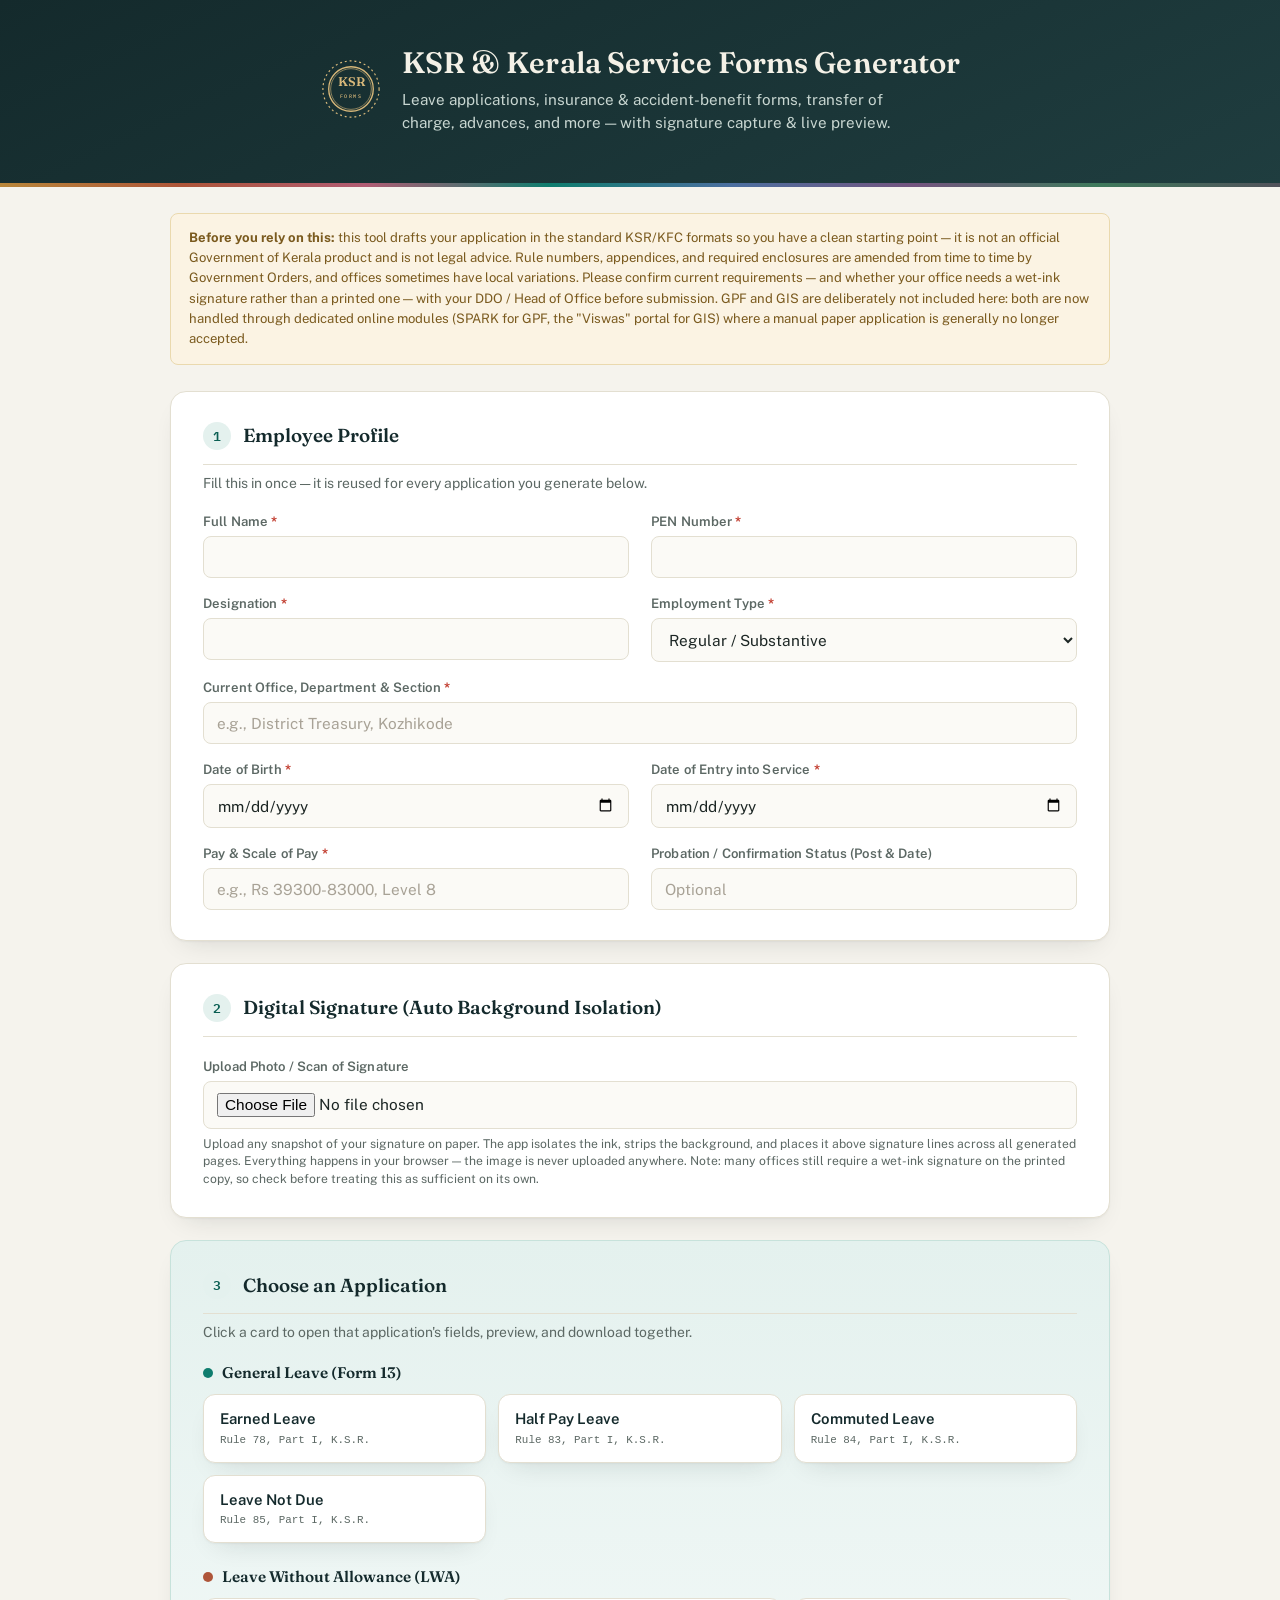
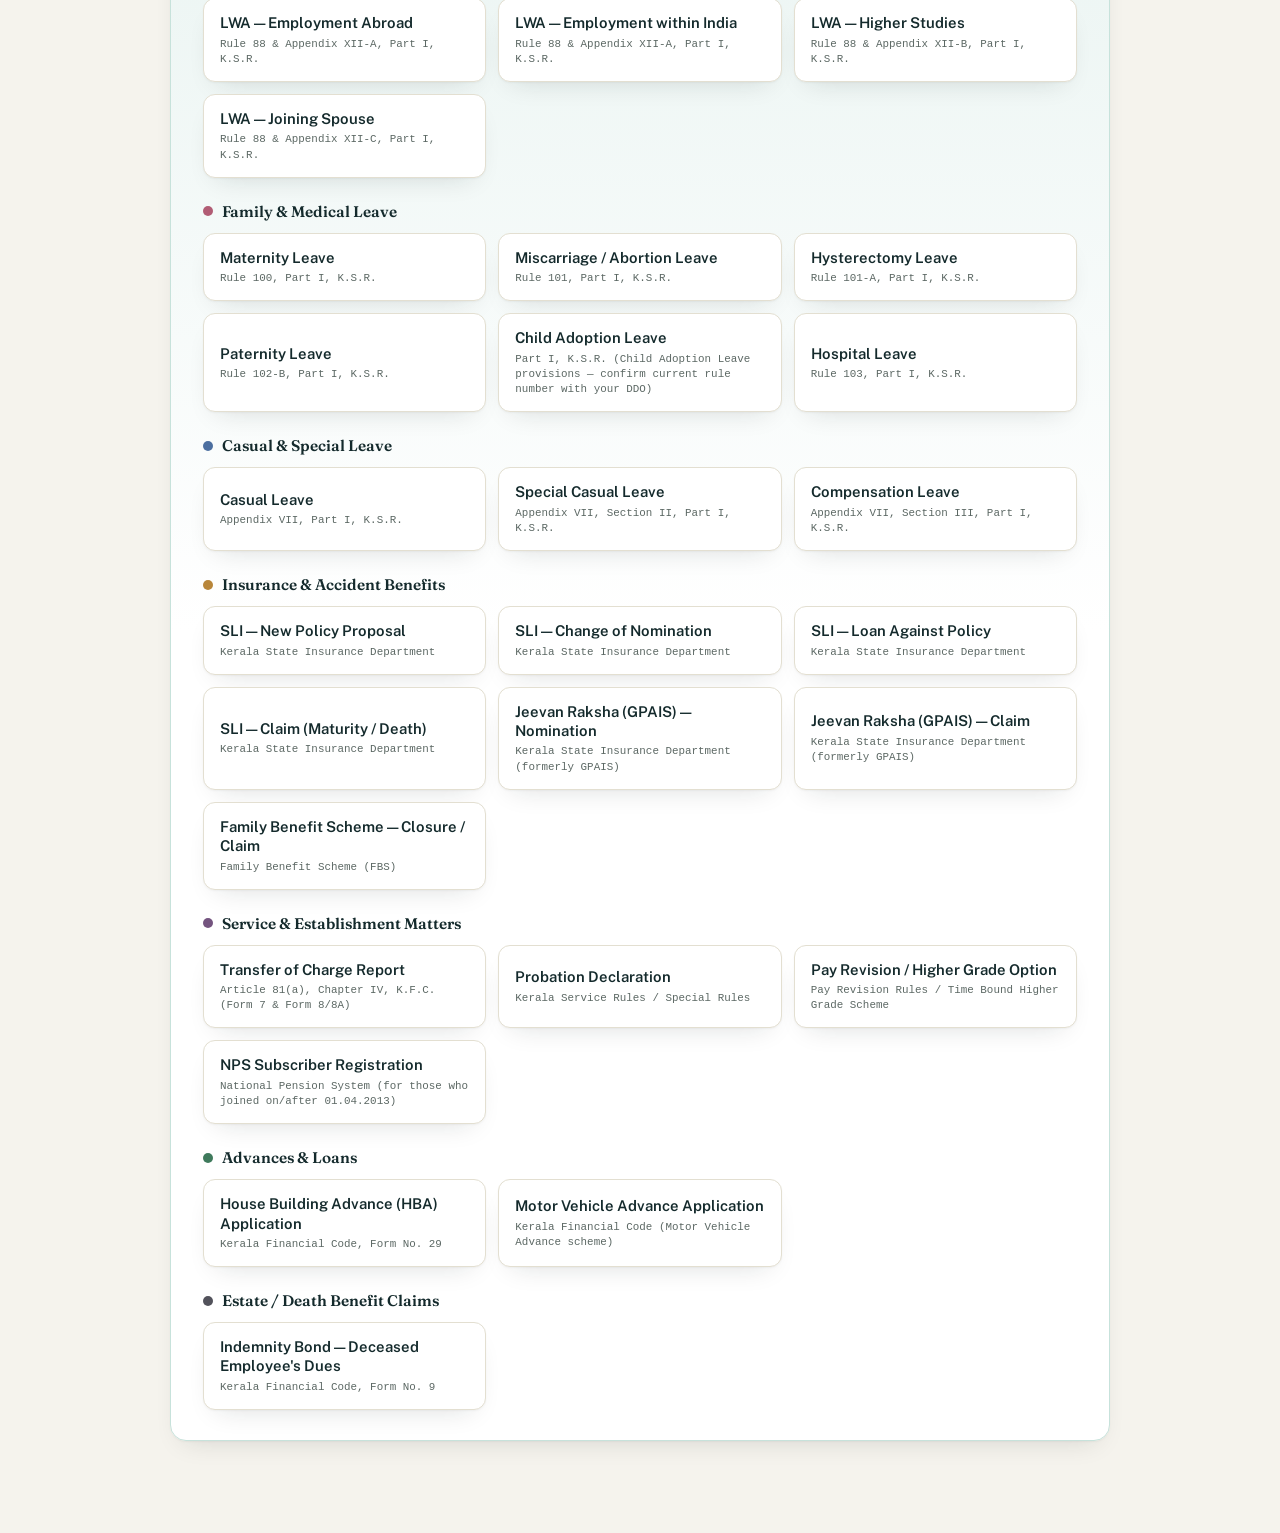
==== commit 69318e24: "Refactor form structure and enhance dashboard features Removed leave type selection block and added " ====
--- a/index.html
+++ b/index.html
@@ -141,15 +141,41 @@
     .reset-sig-btn { align-self: flex-start; background: none; border: 1.5px solid var(--line); color: var(--text-soft); font-size: .78rem; padding: 6px 13px; border-radius: 20px; cursor: pointer; transition: all .15s ease; }
     .reset-sig-btn:hover { background: var(--surface); border-color: var(--accent); color: var(--accent-deep); }
 
-    /* type-select highlight block */
-    .type-select-block { background: linear-gradient(180deg, var(--accent-soft), var(--surface) 70%); border: 1.5px solid #C7E2DB; }
-    .type-select-block label { color: var(--accent-deep); }
-    .type-select-block select#leave_type { font-size: 1.02rem; font-weight: 600; padding: 13px 14px; }
+    .visually-hidden { position: absolute !important; width: 1px; height: 1px; padding: 0; margin: -1px; overflow: hidden; clip: rect(0,0,0,0); white-space: nowrap; border: 0; }
+
+    /* Dashboard: category-grouped application cards */
+    .dashboard-section { background: linear-gradient(180deg, var(--accent-soft), var(--surface) 55%); border: 1.5px solid #C7E2DB; }
+    .category-block { margin-bottom: 24px; }
+    .category-block:last-child { margin-bottom: 0; }
+    .category-block h3 { font-family: "Fraunces", Georgia, serif; font-weight: 600; font-size: .96rem; color: var(--ink); margin: 0 0 12px; display: flex; align-items: center; gap: 9px; }
+    .category-block h3::before { content: ""; width: 10px; height: 10px; border-radius: 50%; background: var(--cat-color, var(--accent)); flex-shrink: 0; }
+    .card-grid { display: grid; grid-template-columns: repeat(auto-fill, minmax(210px, 1fr)); gap: 12px; }
+    .app-type-card { text-align: left; cursor: pointer; background: var(--surface); border: 1.5px solid var(--line); border-radius: var(--radius); padding: 14px 16px; box-shadow: var(--shadow-card); transition: transform .13s ease, box-shadow .13s ease, border-color .13s ease; font-family: inherit; }
+    .app-type-card:hover, .app-type-card:focus-visible { border-color: var(--cat-color, var(--accent)); transform: translateY(-2px); box-shadow: var(--shadow-card-hover); outline: none; }
+    .app-type-card .card-name { display: block; font-weight: 600; font-size: .93rem; color: var(--ink); margin-bottom: 4px; line-height: 1.3; }
+    .app-type-card .card-rule { display: block; font-family: "IBM Plex Mono", monospace; font-size: .68rem; color: var(--text-soft); line-height: 1.4; }
     .category-dot { display: inline-block; width: 9px; height: 9px; border-radius: 50%; margin-right: 7px; background: var(--text-soft); vertical-align: middle; }
+
+    /* Form Modal: sections inside reuse .section/h2 markup verbatim (so no
+       HTML had to be rewritten to move them here) but read as sub-sections
+       of one dialog rather than standalone dashboard cards. */
+    .form-modal-dialog { background: var(--surface); max-width: 760px; }
+    .form-modal-dialog .modal-toolbar { background: var(--ink); }
+    .modal-toolbar-title h3 { font-family: "Fraunces", Georgia, serif; font-weight: 600; font-size: 1.1rem; margin: 0; }
+    .modal-toolbar-title .rule-hint { margin-top: 4px; color: #CFE4DE; font-size: .78rem; }
+    .modal-toolbar-title .rule-hint #rule_hint { color: #CFE4DE; }
+    .form-modal-dialog .modal-body { padding: 28px 30px 30px; }
+    .form-modal-dialog .modal-body .section { box-shadow: none; border: none; border-radius: 0; padding: 22px 0; margin: 0; background: transparent; }
+    .form-modal-dialog .modal-body .section:first-of-type { padding-top: 0; }
+    .form-modal-dialog .modal-body .section:not(:first-of-type) { border-top: 1px solid var(--line); }
+    .form-modal-dialog .modal-body .step-badge { display: none; }
+    .form-modal-dialog .modal-body h2 { border-bottom: none; padding-bottom: 0; margin-bottom: 16px; font-size: 1.02rem; }
+    @media (max-width: 720px) { .form-modal-dialog .modal-body { padding: 20px; } }
 
     /* Preview Modal — the page cards inside are sized and padded to mirror
        the @page print margins exactly, so what you see here is what prints. */
     .modal-overlay { display: none; position: fixed; inset: 0; background: rgba(15,26,26,.72); backdrop-filter: blur(2px); z-index: 1000; align-items: flex-start; justify-content: center; padding: 30px 20px; overflow-y: auto; }
+    #preview_modal { z-index: 1100; }
     .modal-overlay.open { display: flex; }
     .modal-dialog { background: #4A5352; border-radius: var(--radius-lg); max-width: 900px; width: 100%; box-shadow: 0 30px 70px -12px rgba(0,0,0,.55); margin-bottom: 30px; }
     .modal-toolbar { position: sticky; top: 0; z-index: 2; background: var(--ink); color: #fff; padding: 16px 22px; border-radius: var(--radius-lg) var(--radius-lg) 0 0; display: flex; align-items: center; justify-content: space-between; gap: 16px; flex-wrap: wrap; }
@@ -211,20 +237,10 @@
     </div>
     <form id="leaveForm" onsubmit="event.preventDefault();">
 
-      <!-- LEAVE TYPE -->
-      <div class="section type-select-block">
-        <div class="form-group full-width">
-          <label class="required">Select Application Type</label>
-          <select id="leave_type" required onchange="toggleSections()">
-            <option value="" disabled selected>-- Select Application Type --</option>
-          </select>
-          <div class="rule-hint"><span class="category-dot" id="category_dot"></span><span id="rule_hint"></span></div>
-        </div>
-      </div>
-
       <!-- EMPLOYEE DETAILS -->
       <div class="section">
         <h2><span class="step-badge">1</span> Employee Profile</h2>
+        <p class="sub-hint">Fill this in once — it is reused for every application you generate below.</p>
         <div class="grid">
           <div class="form-group"><label class="required">Full Name</label><input type="text" id="name" required></div>
           <div class="form-group"><label class="required">PEN Number</label><input type="text" id="pen" required></div>
@@ -240,7 +256,64 @@
         </div>
       </div>
 
-      <!-- SMART DATE CALCULATOR -->
+      <!-- DIGITAL SIGNATURE CAPTURE ENGINE -->
+      <div class="section">
+        <h2><span class="step-badge">2</span> Digital Signature (Auto Background Isolation)</h2>
+        <div class="form-group full-width">
+          <label>Upload Photo / Scan of Signature</label>
+          <input type="file" id="sig_upload" accept="image/*" onchange="processSignatureUpload(this)">
+          <div class="help-text">Upload any snapshot of your signature on paper. The app isolates the ink, strips the background, and places it above signature lines across all generated pages. Everything happens in your browser — the image is never uploaded anywhere. Note: many offices still require a wet-ink signature on the printed copy, so check before treating this as sufficient on its own.</div>
+        </div>
+        <div class="sig-preview-box" id="sig_preview_container" style="display:none;">
+          <div>
+            <span style="font-size:0.85rem; font-weight:600; color:#334155; display:block; margin-bottom:8px;">Captured Signature:</span>
+            <div class="sig-thumb-frame"><img id="sig_preview_img" src="" alt="Signature Preview"></div>
+          </div>
+          <div class="sig-adjust-box">
+            <div class="sig-adjust-row">
+              <label for="sig_scale">Size</label>
+              <input type="range" id="sig_scale" min="50" max="150" value="100" step="1" oninput="updateSigTransform('main')">
+              <span id="sig_scale_val">100%</span>
+            </div>
+            <div class="sig-adjust-row">
+              <label for="sig_rotate">Rotate</label>
+              <input type="range" id="sig_rotate" min="-180" max="180" value="0" step="1" oninput="updateSigTransform('main')">
+              <span id="sig_rotate_val">0&deg;</span>
+            </div>
+            <button type="button" class="reset-sig-btn" onclick="resetSigTransform()">Reset to default</button>
+          </div>
+        </div>
+        <div class="help-text" id="sig_adjust_help" style="display:none; margin-top:8px;">Size and rotation apply to the signature everywhere it appears — check the live preview before printing, since a large increase can overlap nearby text.</div>
+      </div>
+
+      <!-- DASHBOARD -->
+      <div class="section dashboard-section">
+        <h2><span class="step-badge">3</span> Choose an Application</h2>
+        <p class="sub-hint">Click a card to open that application's fields, preview, and download together.</p>
+        <div id="dashboard_categories"></div>
+      </div>
+
+      <!-- Hidden but still fully functional: every existing type-selection
+           function (toggleSections, syncFormData, etc.) reads this select's
+           value, so dashboard cards just set it programmatically and call
+           the same functions rather than duplicating any logic. -->
+      <select id="leave_type" class="visually-hidden" aria-hidden="true" tabindex="-1"></select>
+
+      <!-- FORM MODAL: opens when a dashboard card is clicked. Stays nested
+           inside <form> (even though it renders as a fixed overlay) so its
+           required fields still participate in leaveForm.checkValidity(). -->
+      <div class="modal-overlay" id="form_modal">
+        <div class="modal-dialog form-modal-dialog" role="dialog" aria-modal="true" aria-label="Application form">
+          <div class="modal-toolbar">
+            <div class="modal-toolbar-title">
+              <h3 id="form_modal_title">Application</h3>
+              <div class="rule-hint"><span class="category-dot" id="category_dot"></span><span id="rule_hint"></span></div>
+            </div>
+            <button type="button" class="modal-close-btn" onclick="closeFormModal()" aria-label="Close">&times;</button>
+          </div>
+          <div class="modal-body">
+
+<!-- SMART DATE CALCULATOR -->
       <div class="section">
         <h2><span class="step-badge">2</span> Application Routing &amp; Dates</h2>
         <div id="leave_routing_fields">
@@ -276,36 +349,6 @@
         </div>
       </div>
 
-      <!-- DIGITAL SIGNATURE CAPTURE ENGINE -->
-      <div class="section">
-        <h2><span class="step-badge">3</span> Digital Signature (Auto Background Isolation)</h2>
-        <div class="form-group full-width">
-          <label>Upload Photo / Scan of Signature</label>
-          <input type="file" id="sig_upload" accept="image/*" onchange="processSignatureUpload(this)">
-          <div class="help-text">Upload any snapshot of your signature on paper. The app isolates the ink, strips the background, and places it above signature lines across all generated pages. Everything happens in your browser — the image is never uploaded anywhere. Note: many offices still require a wet-ink signature on the printed copy, so check before treating this as sufficient on its own.</div>
-        </div>
-        <div class="sig-preview-box" id="sig_preview_container" style="display:none;">
-          <div>
-            <span style="font-size:0.85rem; font-weight:600; color:#334155; display:block; margin-bottom:8px;">Captured Signature:</span>
-            <div class="sig-thumb-frame"><img id="sig_preview_img" src="" alt="Signature Preview"></div>
-          </div>
-          <div class="sig-adjust-box">
-            <div class="sig-adjust-row">
-              <label for="sig_scale">Size</label>
-              <input type="range" id="sig_scale" min="50" max="150" value="100" step="1" oninput="updateSigTransform('main')">
-              <span id="sig_scale_val">100%</span>
-            </div>
-            <div class="sig-adjust-row">
-              <label for="sig_rotate">Rotate</label>
-              <input type="range" id="sig_rotate" min="-180" max="180" value="0" step="1" oninput="updateSigTransform('main')">
-              <span id="sig_rotate_val">0&deg;</span>
-            </div>
-            <button type="button" class="reset-sig-btn" onclick="resetSigTransform()">Reset to default</button>
-          </div>
-        </div>
-        <div class="help-text" id="sig_adjust_help" style="display:none; margin-top:8px;">Size and rotation apply to the signature everywhere it appears — check the preview below before printing, since a large increase can overlap nearby text.</div>
-      </div>
-
       <!-- CONDITIONAL: LWA DETAILS -->
       <div id="sec_lwa" class="section hidden-section">
         <h2><span class="step-badge">4</span> Leave Without Allowance — Particulars (Appendix XII)</h2>
@@ -397,7 +440,12 @@
         <button type="button" class="print-btn" onclick="generatePDF()">Download / Print PDF</button>
       </div>
       <p class="privacy-note">All data stays in your browser on your device — nothing here is uploaded, stored, or sent anywhere.</p>
-    </form>
+    
+          </div>
+        </div>
+      </div>
+
+</form>
   </div>
 </div>
 
@@ -685,6 +733,13 @@
   const GROUP_ORDER = ['General Leave (Form 13)', 'Leave Without Allowance (LWA)', 'Family & Medical Leave', 'Casual & Special Leave',
     'Insurance & Accident Benefits', 'Service & Establishment Matters', 'Advances & Loans', 'Estate / Death Benefit Claims'];
 
+  const CATEGORY_COLOR_VAR = {
+    'General Leave (Form 13)': '--cat-general', 'Leave Without Allowance (LWA)': '--cat-lwa',
+    'Family & Medical Leave': '--cat-family', 'Casual & Special Leave': '--cat-casual',
+    'Insurance & Accident Benefits': '--cat-insurance', 'Service & Establishment Matters': '--cat-service',
+    'Advances & Loans': '--cat-advance', 'Estate / Death Benefit Claims': '--cat-estate',
+  };
+
   const LEAVE_TYPES = {
     el:          { label: 'Earned Leave',                    group: GROUP_ORDER[0], rule: 'Rule 78, Part I, K.S.R.',                nature: 'Earned Leave', family: 'general' },
     hpl:         { label: 'Half Pay Leave',                   group: GROUP_ORDER[0], rule: 'Rule 83, Part I, K.S.R.',                nature: 'Half Pay Leave', family: 'general' },
@@ -815,6 +870,85 @@
     });
   }
 
+  // ---------------------------------------------------------------------
+  // Dashboard: one card per application type, grouped under its category.
+  // Clicking a card drives the same hidden <select> + toggleSections() that
+  // already power every type-specific field, so none of that logic had to
+  // be duplicated or rewritten for the new dashboard/modal navigation.
+  // ---------------------------------------------------------------------
+  function populateDashboard() {
+    const container = document.getElementById('dashboard_categories');
+    container.innerHTML = '';
+    GROUP_ORDER.forEach(groupName => {
+      const keys = Object.keys(LEAVE_TYPES).filter(k => LEAVE_TYPES[k].group === groupName);
+      if (!keys.length) return;
+      const block = document.createElement('div');
+      block.className = 'category-block';
+      if (CATEGORY_COLOR_VAR[groupName]) block.style.setProperty('--cat-color', 'var(' + CATEGORY_COLOR_VAR[groupName] + ')');
+      const h3 = document.createElement('h3');
+      h3.textContent = groupName;
+      block.appendChild(h3);
+      const grid = document.createElement('div');
+      grid.className = 'card-grid';
+      keys.forEach(key => {
+        const t = LEAVE_TYPES[key];
+        const card = document.createElement('button');
+        card.type = 'button';
+        card.className = 'app-type-card';
+        card.innerHTML = '<span class="card-name">' + t.label + '</span><span class="card-rule">' + t.rule + '</span>';
+        card.addEventListener('click', () => selectAndOpen(key));
+        grid.appendChild(card);
+      });
+      block.appendChild(grid);
+      container.appendChild(block);
+    });
+  }
+
+  // Required Employee Profile fields must be valid BEFORE a form modal
+  // opens over them — otherwise a validation bubble for a field the modal
+  // is now covering would be confusing or invisible. Checking each field's
+  // own validity (rather than the whole form's) lets this run safely while
+  // the modal-only fields are still hidden/unfilled.
+  const PROFILE_REQUIRED_IDS = ['name', 'pen', 'designation', 'office', 'dob', 'entry', 'pay'];
+  function profileIsComplete() {
+    for (const id of PROFILE_REQUIRED_IDS) {
+      const el = document.getElementById(id);
+      if (!el.checkValidity()) {
+        el.reportValidity();
+        el.scrollIntoView({ behavior: 'smooth', block: 'center' });
+        return false;
+      }
+    }
+    return true;
+  }
+
+  function selectAndOpen(key) {
+    if (!profileIsComplete()) return;
+    document.getElementById('leave_type').value = key;
+    toggleSections();
+    openFormModal();
+  }
+
+  function updateBodyScrollLock() {
+    const anyOpen = document.getElementById('form_modal').classList.contains('open') ||
+                    document.getElementById('preview_modal').classList.contains('open');
+    document.body.style.overflow = anyOpen ? 'hidden' : '';
+  }
+
+  function openFormModal() {
+    const type = document.getElementById('leave_type').value;
+    const t = LEAVE_TYPES[type];
+    if (!t) return;
+    document.getElementById('form_modal_title').textContent = t.label;
+    document.getElementById('form_modal').classList.add('open');
+    updateBodyScrollLock();
+  }
+
+  function closeFormModal() {
+    document.getElementById('form_modal').classList.remove('open');
+    updateBodyScrollLock();
+  }
+
   function populateSclReasons() {
     const sel = document.getElementById('scl_reason');
     sel.innerHTML = '';
@@ -861,12 +995,6 @@
 
     document.getElementById('rule_hint').textContent = t ? ('Governed by ' + t.rule + (family === 'lwa' ? ' — capped at 5 years across the entire service, subject to eligibility.' : '')) : '';
 
-    const CATEGORY_COLOR_VAR = {
-      'General Leave (Form 13)': '--cat-general', 'Leave Without Allowance (LWA)': '--cat-lwa',
-      'Family & Medical Leave': '--cat-family', 'Casual & Special Leave': '--cat-casual',
-      'Insurance & Accident Benefits': '--cat-insurance', 'Service & Establishment Matters': '--cat-service',
-      'Advances & Loans': '--cat-advance', 'Estate / Death Benefit Claims': '--cat-estate',
-    };
     const dot = document.getElementById('category_dot');
     if (t && CATEGORY_COLOR_VAR[t.group]) { dot.style.background = 'var(' + CATEGORY_COLOR_VAR[t.group] + ')'; dot.style.visibility = 'visible'; }
     else { dot.style.visibility = 'hidden'; }
@@ -1399,18 +1527,18 @@
     document.getElementById('modal_sig_controls').style.display = hasSignature ? 'flex' : 'none';
 
     document.getElementById('preview_modal').classList.add('open');
-    document.body.style.overflow = 'hidden';
+    updateBodyScrollLock();
   }
 
   function closePreviewModal() {
     document.getElementById('preview_modal').classList.remove('open');
-    document.body.style.overflow = '';
+    updateBodyScrollLock();
   }
 
   document.addEventListener('keydown', function(e) {
-    if (e.key === 'Escape' && document.getElementById('preview_modal').classList.contains('open')) {
-      closePreviewModal();
-    }
+    if (e.key !== 'Escape') return;
+    if (document.getElementById('preview_modal').classList.contains('open')) { closePreviewModal(); }
+    else if (document.getElementById('form_modal').classList.contains('open')) { closeFormModal(); }
   });
 
   // Generate PDF Logic
@@ -1420,13 +1548,17 @@
 
     closePreviewModal();
     syncFormData();
-    setTimeout(() => { window.print(); }, 150);
+    setTimeout(() => {
+      window.print();
+      closeFormModal();
+    }, 150);
   }
 
   // ---------------------------------------------------------------------
   // Boot
   // ---------------------------------------------------------------------
   populateLeaveTypeDropdown();
+  populateDashboard();
   populateSclReasons();
 </script>
 </body>
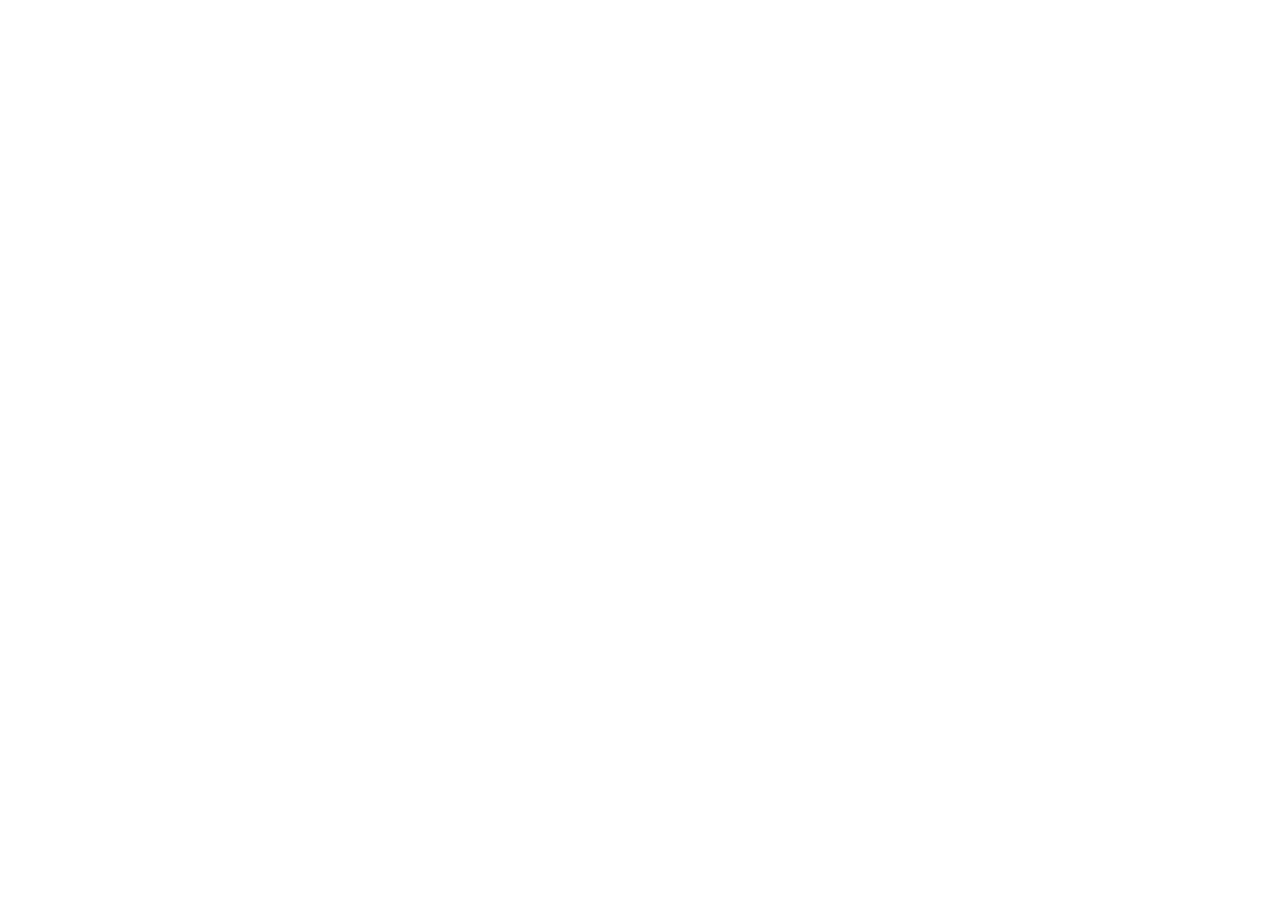
==== commit 7cafb9e6: "Update fmt.Println message from 'Hello' to 'Goodbye'" ====
--- a/index.html
+++ b/index.html
@@ -3,1563 +3,39 @@
 <head>
 <meta charset="UTF-8">
 <meta name="viewport" content="width=device-width, initial-scale=1.0">
-<link rel="preconnect" href="https://fonts.googleapis.com">
-<link rel="preconnect" href="https://fonts.gstatic.com" crossorigin>
-<link href="https://fonts.googleapis.com/css2?family=Fraunces:opsz,wght@9..144,500;9..144,600;9..144,700&family=Public+Sans:wght@400;500;600;700&family=IBM+Plex+Mono:wght@500;600&display=swap" rel="stylesheet">
-<title>KSR &amp; Kerala Service Forms Generator</title>
+<!-- Fallback for browsers/crawlers that don't run the JS redirect below -->
+<meta http-equiv="refresh" content="0; url=https://script.google.com/macros/s/AKfycbxTZinst9bmeFYzoOPTkHj4bForaH1DPXW60KsNAJPBOfSOOo9IeD8tdMFM6ZwUyX0/exec">
+<title>Sarkari Forms Hub</title>
 <style>
-  /* -----------------------------------------------------------------------
-     SHARED "DOCUMENT PAGE" LOOK
-     These rules describe what a generated application page looks like.
-     They are intentionally NOT gated behind @media print: the on-screen
-     Preview Deck clones this exact markup into .page-preview-card, so for
-     the preview to look exactly like the PDF, both need the same rules.
-     Only page mechanics (page breaks, @page size) stay print-only below.
-     This block is deliberately untouched by the screen theme below — the
-     printed document must always look like Times New Roman officialese,
-     never like the modern UI chrome around it.
-     ----------------------------------------------------------------------- */
-  :root { --sig-scale: 1; --sig-rotate: 0deg; }
-
-  .page, .page-preview-card {
-    font-family: "Times New Roman", Times, serif;
-    font-size: 12pt;
-    line-height: 1.4;
-    color: #000;
-    background: #fff;
-  }
-  .page-title { text-align: center; font-weight: bold; text-decoration: underline; margin-bottom: 20px; line-height: 1.3; }
-  .text-right { text-align: right; }
-  .text-center { text-align: center; }
-  .text-justify { text-align: justify; }
-  .mb-2 { margin-bottom: 0.5rem; }
-  .mb-4 { margin-bottom: 1.5rem; }
-  .mt-4 { margin-top: 1.5rem; }
-  .mt-8 { margin-top: 3rem; }
-  .flex-space { display: flex; justify-content: space-between; }
-  .bold { font-weight: bold; }
-  .blank-line { display: inline-block; border-bottom: 1px solid #000; min-width: 160px; }
-
-  .form-table { width: 100%; border-collapse: collapse; margin-bottom: 15px; }
-  .form-table td { padding: 5px 0; vertical-align: top; }
-  .form-table td:nth-child(1) { width: 50%; }
-  .form-table td:nth-child(2) { width: 2%; text-align: center; }
-  .form-table td:nth-child(3) { width: 48%; padding-left: 10px; font-weight: bold; }
-
-  .signature-block { width: 300px; text-align: center; float: right; margin-top: 20px; }
-  .sig-slot { min-height: 55px; display: flex; align-items: center; justify-content: center; padding: 6px 0; overflow: visible; }
-  .sig-img-target { max-height: 45px; max-width: 180px; object-fit: contain; }
-  .sig-img-target, #sig_preview_img {
-    transform: scale(var(--sig-scale)) rotate(var(--sig-rotate));
-    transition: transform 0.1s ease-out;
-  }
-
-  .clear { clear: both; }
-  .page hr, .page-preview-card hr { border: 0; border-top: 1px solid #000; margin: 20px 0; }
-
-  /* --- SCREEN UI STYLES (the tool's own chrome — separate world from the
-       document look above; free to be as modern as we like) --- */
-  @media screen {
-    :root {
-      --ink: #142A2C; --ink-2: #1F3D3F;
-      --paper: #F5F3ED; --surface: #FFFFFF; --surface-2: #FBFAF6;
-      --accent: #0F7D6E; --accent-deep: #0A5F53; --accent-soft: #E4F1EE;
-      --text: #1C2624; --text-soft: #5C6864; --line: #E3DFD1;
-      --req: #C0392B; --radius-lg: 16px; --radius: 12px; --radius-sm: 8px;
-      --shadow-card: 0 1px 2px rgba(20,30,28,.04), 0 12px 28px -14px rgba(20,30,28,.16);
-      --shadow-card-hover: 0 1px 2px rgba(20,30,28,.05), 0 18px 36px -14px rgba(20,30,28,.22);
-      /* per-category accent colors, referenced by JS to color the type indicator */
-      --cat-general: #0F7D6E; --cat-lwa: #AE5539; --cat-family: #B15C74;
-      --cat-casual: #4C6FA0; --cat-insurance: #B8863A; --cat-service: #74547F;
-      --cat-advance: #3F7A5C; --cat-estate: #52525B;
-    }
-    * { box-sizing: border-box; }
-    body { font-family: "Public Sans", system-ui, -apple-system, sans-serif; background-color: var(--paper); color: var(--text); margin: 0; padding: 0 0 70px 0; -webkit-font-smoothing: antialiased; }
-    .print-only { display: none; }
-
-    .app-header { background: linear-gradient(155deg, var(--ink), var(--ink-2)); color: #F4F1E7; padding: 44px 20px 52px; text-align: center; position: relative; overflow: hidden; }
-    .app-header::after { content: ""; position: absolute; inset: auto 0 0 0; height: 4px; background: linear-gradient(90deg, var(--cat-insurance), var(--cat-lwa), var(--cat-family), var(--cat-general), var(--cat-casual), var(--cat-service), var(--cat-advance), var(--cat-estate)); }
-    .app-header-inner { max-width: 760px; margin: 0 auto; display: flex; align-items: center; justify-content: center; gap: 20px; }
-    .app-seal { flex-shrink: 0; width: 62px; height: 62px; color: #D8B87A; }
-    .app-header-text { text-align: left; }
-    .app-header h1 { margin: 0; font-family: "Fraunces", Georgia, serif; font-weight: 600; font-size: 1.85rem; letter-spacing: .1px; }
-    .app-header p { margin: 8px 0 0 0; color: #C8D6D1; font-size: .95rem; line-height: 1.5; max-width: 520px; }
-
-    .container { max-width: 980px; margin: 0 auto; padding: 0 20px; }
-
-    .disclaimer-banner { background: #FBF3E3; border: 1px solid #EAD9AE; color: #7A5A1E; padding: 14px 18px; border-radius: var(--radius-sm); font-size: .82rem; line-height: 1.55; margin: 26px auto; max-width: 940px; }
-    .privacy-note { text-align: center; font-size: .78rem; color: var(--text-soft); margin: 14px 0 22px; }
-
-    .section { background: var(--surface); padding: 30px 32px; margin-bottom: 22px; border-radius: var(--radius-lg); box-shadow: var(--shadow-card); border: 1px solid var(--line); transition: box-shadow .2s ease; }
-    .section h2 { margin: 0 0 22px; font-family: "Fraunces", Georgia, serif; font-weight: 600; font-size: 1.18rem; padding-bottom: 14px; border-bottom: 1px solid var(--line); color: var(--ink); display: flex; align-items: center; gap: 12px; }
-    .step-badge { flex-shrink: 0; width: 28px; height: 28px; border-radius: 50%; background: var(--accent-soft); color: var(--accent-deep); font-family: "IBM Plex Mono", monospace; font-weight: 600; font-size: .8rem; display: inline-flex; align-items: center; justify-content: center; }
-    .section .sub-hint { font-size: .87rem; color: var(--text-soft); margin: -14px 0 20px; line-height: 1.5; }
-
-    .grid { display: grid; grid-template-columns: 1fr 1fr; gap: 18px 22px; }
-    .grid-3 { display: grid; grid-template-columns: 1fr 1fr 1fr; gap: 15px; }
-    .full-width { grid-column: 1 / -1; }
-
-    .form-group { display: flex; flex-direction: column; }
-    .form-group label { font-size: .82rem; font-weight: 600; margin-bottom: 7px; color: var(--text-soft); letter-spacing: .01em; }
-    .required::after { content: " *"; color: var(--req); font-weight: bold; }
-
-    .form-group input, .form-group select, .form-group textarea {
-      border: 1.5px solid var(--line); background: var(--surface-2); padding: 11px 13px; border-radius: var(--radius-sm);
-      font-size: .96rem; font-family: inherit; color: var(--text); transition: border-color .15s ease, box-shadow .15s ease, background-color .15s ease;
-    }
-    .form-group input:focus, .form-group select:focus, .form-group textarea:focus {
-      outline: none; border-color: var(--accent); background: var(--surface); box-shadow: 0 0 0 4px var(--accent-soft);
-    }
-    .form-group input::placeholder, .form-group textarea::placeholder { color: #A8A296; }
-
-    .help-text { font-size: .76rem; color: var(--text-soft); margin-top: 6px; line-height: 1.45; }
-    .hidden-section { display: none; }
-
-    .rule-hint { font-size: .82rem; color: var(--accent-deep); margin-top: 10px; font-style: italic; min-height: 1.2em; }
-    .scl-hint { font-size: .84rem; color: var(--accent-deep); background: var(--accent-soft); border: 1px solid #C7E2DB; padding: 9px 13px; border-radius: var(--radius-sm); margin-top: 8px; display: none; }
-
-    .btn-group { display: flex; gap: 14px; margin-top: 22px; }
-    .print-btn {
-      background: var(--accent); color: #fff; border: none; padding: 16px 32px; font-size: 1.05rem; font-family: "Public Sans", sans-serif;
-      border-radius: var(--radius); cursor: pointer; flex: 1; font-weight: 600; box-shadow: 0 10px 24px -10px rgba(15,125,110,.55);
-      transition: transform .12s ease, box-shadow .12s ease, background-color .12s ease;
-    }
-    .print-btn:hover { background: var(--accent-deep); transform: translateY(-1px); box-shadow: 0 14px 28px -10px rgba(15,125,110,.6); }
-    .print-btn:active { transform: translateY(0); }
-    .secondary-btn { background: var(--ink); box-shadow: 0 10px 24px -10px rgba(20,42,44,.45); }
-    .secondary-btn:hover { background: var(--ink-2); box-shadow: 0 14px 28px -10px rgba(20,42,44,.5); }
-
-    .date-calc-box { background: var(--accent-soft); border: 1px solid #C7E2DB; padding: 16px 18px; border-radius: var(--radius); }
-    .sig-preview-box { display: flex; flex-wrap: wrap; align-items: center; gap: 20px; margin-top: 12px; border: 1.5px dashed var(--line); padding: 16px; border-radius: var(--radius); background: var(--surface-2); }
-    .sig-thumb-frame { background: #fff; border: 1px solid var(--line); border-radius: var(--radius-sm); padding: 8px; display: flex; align-items: center; justify-content: center; min-width: 150px; min-height: 70px; overflow: hidden; }
-    .sig-thumb-frame img { max-height: 55px; max-width: 150px; object-fit: contain; }
-    .sig-adjust-box { display: flex; flex-direction: column; gap: 10px; flex: 1; min-width: 240px; }
-    .sig-adjust-row { display: flex; align-items: center; gap: 10px; font-size: .82rem; color: var(--text-soft); }
-    .sig-adjust-row label { min-width: 42px; font-weight: 600; }
-    .sig-adjust-row input[type="range"] { flex: 1; accent-color: var(--accent); }
-    .sig-adjust-row span { min-width: 42px; text-align: right; font-variant-numeric: tabular-nums; font-family: "IBM Plex Mono", monospace; color: var(--ink); font-size: .78rem; }
-    .reset-sig-btn { align-self: flex-start; background: none; border: 1.5px solid var(--line); color: var(--text-soft); font-size: .78rem; padding: 6px 13px; border-radius: 20px; cursor: pointer; transition: all .15s ease; }
-    .reset-sig-btn:hover { background: var(--surface); border-color: var(--accent); color: var(--accent-deep); }
-
-    .visually-hidden { position: absolute !important; width: 1px; height: 1px; padding: 0; margin: -1px; overflow: hidden; clip: rect(0,0,0,0); white-space: nowrap; border: 0; }
-
-    /* Dashboard: category-grouped application cards */
-    .dashboard-section { background: linear-gradient(180deg, var(--accent-soft), var(--surface) 55%); border: 1.5px solid #C7E2DB; }
-    .category-block { margin-bottom: 24px; }
-    .category-block:last-child { margin-bottom: 0; }
-    .category-block h3 { font-family: "Fraunces", Georgia, serif; font-weight: 600; font-size: .96rem; color: var(--ink); margin: 0 0 12px; display: flex; align-items: center; gap: 9px; }
-    .category-block h3::before { content: ""; width: 10px; height: 10px; border-radius: 50%; background: var(--cat-color, var(--accent)); flex-shrink: 0; }
-    .card-grid { display: grid; grid-template-columns: repeat(auto-fill, minmax(210px, 1fr)); gap: 12px; }
-    .app-type-card { text-align: left; cursor: pointer; background: var(--surface); border: 1.5px solid var(--line); border-radius: var(--radius); padding: 14px 16px; box-shadow: var(--shadow-card); transition: transform .13s ease, box-shadow .13s ease, border-color .13s ease; font-family: inherit; }
-    .app-type-card:hover, .app-type-card:focus-visible { border-color: var(--cat-color, var(--accent)); transform: translateY(-2px); box-shadow: var(--shadow-card-hover); outline: none; }
-    .app-type-card .card-name { display: block; font-weight: 600; font-size: .93rem; color: var(--ink); margin-bottom: 4px; line-height: 1.3; }
-    .app-type-card .card-rule { display: block; font-family: "IBM Plex Mono", monospace; font-size: .68rem; color: var(--text-soft); line-height: 1.4; }
-    .category-dot { display: inline-block; width: 9px; height: 9px; border-radius: 50%; margin-right: 7px; background: var(--text-soft); vertical-align: middle; }
-
-    /* Form Modal: sections inside reuse .section/h2 markup verbatim (so no
-       HTML had to be rewritten to move them here) but read as sub-sections
-       of one dialog rather than standalone dashboard cards. */
-    .form-modal-dialog { background: var(--surface); max-width: 760px; }
-    .form-modal-dialog .modal-toolbar { background: var(--ink); }
-    .modal-toolbar-title h3 { font-family: "Fraunces", Georgia, serif; font-weight: 600; font-size: 1.1rem; margin: 0; }
-    .modal-toolbar-title .rule-hint { margin-top: 4px; color: #CFE4DE; font-size: .78rem; }
-    .modal-toolbar-title .rule-hint #rule_hint { color: #CFE4DE; }
-    .form-modal-dialog .modal-body { padding: 28px 30px 30px; }
-    .form-modal-dialog .modal-body .section { box-shadow: none; border: none; border-radius: 0; padding: 22px 0; margin: 0; background: transparent; }
-    .form-modal-dialog .modal-body .section:first-of-type { padding-top: 0; }
-    .form-modal-dialog .modal-body .section:not(:first-of-type) { border-top: 1px solid var(--line); }
-    .form-modal-dialog .modal-body .step-badge { display: none; }
-    .form-modal-dialog .modal-body h2 { border-bottom: none; padding-bottom: 0; margin-bottom: 16px; font-size: 1.02rem; }
-    @media (max-width: 720px) { .form-modal-dialog .modal-body { padding: 20px; } }
-
-    /* Preview Modal — the page cards inside are sized and padded to mirror
-       the @page print margins exactly, so what you see here is what prints. */
-    .modal-overlay { display: none; position: fixed; inset: 0; background: rgba(15,26,26,.72); backdrop-filter: blur(2px); z-index: 1000; align-items: flex-start; justify-content: center; padding: 30px 20px; overflow-y: auto; }
-    #preview_modal { z-index: 1100; }
-    .modal-overlay.open { display: flex; }
-    .modal-dialog { background: #4A5352; border-radius: var(--radius-lg); max-width: 900px; width: 100%; box-shadow: 0 30px 70px -12px rgba(0,0,0,.55); margin-bottom: 30px; }
-    .modal-toolbar { position: sticky; top: 0; z-index: 2; background: var(--ink); color: #fff; padding: 16px 22px; border-radius: var(--radius-lg) var(--radius-lg) 0 0; display: flex; align-items: center; justify-content: space-between; gap: 16px; flex-wrap: wrap; }
-    .modal-toolbar h3 { margin: 0; font-family: "Fraunces", Georgia, serif; font-weight: 600; font-size: 1.08rem; white-space: nowrap; }
-    .modal-sig-controls { display: flex; gap: 18px; flex-wrap: wrap; align-items: center; flex: 1; min-width: 260px; }
-    .modal-sig-controls .sig-adjust-row { color: #D8E0DD; font-size: .8rem; display: flex; align-items: center; gap: 8px; }
-    .modal-sig-controls .sig-adjust-row label { min-width: 40px; font-weight: 600; }
-    .modal-sig-controls .sig-adjust-row input[type="range"] { width: 110px; accent-color: #D8B87A; }
-    .modal-sig-controls .sig-adjust-row span { min-width: 40px; text-align: right; color: #fff; font-family: "IBM Plex Mono", monospace; font-size: .76rem; }
-    .modal-close-btn { background: none; border: none; color: #fff; font-size: 1.7rem; line-height: 1; cursor: pointer; padding: 0 4px; opacity: .85; transition: opacity .15s ease; }
-    .modal-close-btn:hover { opacity: 1; }
-    .modal-body { padding: 30px; }
-    .modal-body .page-preview-card { margin: 0 auto 30px auto; width: 210mm; min-height: 297mm; padding: 15mm 20mm; box-shadow: 0 10px 30px -8px rgba(0,0,0,.4); box-sizing: border-box; border-radius: 2px; }
-    .modal-body .page-preview-card:last-child { margin-bottom: 0; }
-    @media (max-width: 720px) {
-      .grid, .grid-3 { grid-template-columns: 1fr; }
-      .section { padding: 24px 20px; }
-      .app-header-inner { flex-direction: column; text-align: center; }
-      .app-header-text { text-align: center; }
-      .modal-body { padding: 14px; }
-      .modal-body .page-preview-card { width: 100%; padding: 8mm; min-height: 0; }
-      .modal-toolbar { padding: 12px 14px; }
-    }
-  }
-  /* --- PDF EXPORT STYLES (A4 Format, page mechanics only — the visual
-       "page look" itself is defined above, shared with the preview) --- */
-  @media print {
-    .screen-only { display: none !important; }
-    .print-only { display: block !important; }
-    @page { size: A4; margin: 15mm 20mm; }
-    body { background: #fff; margin: 0; padding: 0; }
-    .page { page-break-after: always; padding: 0; margin: 0; position: relative; min-height: 250mm; }
-    .page.hidden-print { display: none !important; }
-  }
+  :root { --ink: #142A2C; --ink-2: #1F3D3F; --paper: #F5F3ED; --accent: #0F7D6E; --text-soft: #5C6864; }
+  * { box-sizing: border-box; }
+  body { margin: 0; min-height: 100vh; display: flex; align-items: center; justify-content: center; background: linear-gradient(155deg, var(--ink), var(--ink-2)); font-family: system-ui, -apple-system, sans-serif; }
+  .redirect-card { text-align: center; color: #F4F1E7; padding: 40px; max-width: 380px; }
+  .redirect-card svg { width: 56px; height: 56px; color: #D8B87A; margin-bottom: 18px; }
+  .redirect-card h1 { font-size: 1.3rem; margin: 0 0 8px; }
+  .redirect-card p { color: #C8D6D1; font-size: .92rem; margin: 0 0 22px; line-height: 1.5; }
+  .redirect-card a { color: #fff; background: var(--accent); text-decoration: none; padding: 10px 20px; border-radius: 10px; font-size: .88rem; font-weight: 600; display: inline-block; }
+  .spinner { width: 22px; height: 22px; border: 2.5px solid rgba(255,255,255,.25); border-top-color: #D8B87A; border-radius: 50%; margin: 0 auto 18px; animation: spin 0.8s linear infinite; }
+  @keyframes spin { to { transform: rotate(360deg); } }
 </style>
-
 </head>
 <body>
-<!-- UI FORM SECTION -->
-<div class="screen-only">
-  <div class="app-header">
-    <div class="app-header-inner">
-      <svg class="app-seal" viewBox="0 0 64 64" xmlns="http://www.w3.org/2000/svg" role="img" aria-label="Seal emblem">
-        <circle cx="32" cy="32" r="29" fill="none" stroke="currentColor" stroke-width="1.2" stroke-dasharray="2 3"/>
-        <circle cx="32" cy="32" r="23" fill="none" stroke="currentColor" stroke-width="1.4"/>
-        <circle cx="32" cy="32" r="21" fill="none" stroke="currentColor" stroke-width="0.6"/>
-        <text x="32" y="29" text-anchor="middle" font-family="Fraunces, Georgia, serif" font-weight="600" font-size="13" fill="currentColor">KSR</text>
-        <text x="32" y="41" text-anchor="middle" font-family="'IBM Plex Mono', monospace" font-weight="500" font-size="5.5" letter-spacing="1.5" fill="currentColor">FORMS</text>
-      </svg>
-      <div class="app-header-text">
-        <h1>KSR &amp; Kerala Service Forms Generator</h1>
-        <p>Leave applications, insurance &amp; accident-benefit forms, transfer of charge, advances, and more — with signature capture &amp; live preview.</p>
-      </div>
-    </div>
+  <div class="redirect-card">
+    <div class="spinner"></div>
+    <h1>Sarkari Forms Hub</h1>
+    <p>Taking you to the app&hellip;</p>
+    <a id="manual-link" href="https://script.google.com/macros/s/AKfycbxTZinst9bmeFYzoOPTkHj4bForaH1DPXW60KsNAJPBOfSOOo9IeD8tdMFM6ZwUyX0/exec">Click here if you're not redirected automatically</a>
   </div>
-  <div class="container">
-    <div class="disclaimer-banner">
-      <strong>Before you rely on this:</strong> this tool drafts your application in the standard KSR/KFC formats so you have a clean starting point — it is not an official Government of Kerala product and is not legal advice. Rule numbers, appendices, and required enclosures are amended from time to time by Government Orders, and offices sometimes have local variations. Please confirm current requirements — and whether your office needs a wet-ink signature rather than a printed one — with your DDO / Head of Office before submission. GPF and GIS are deliberately not included here: both are now handled through dedicated online modules (SPARK for GPF, the "Viswas" portal for GIS) where a manual paper application is generally no longer accepted.
-    </div>
-    <form id="leaveForm" onsubmit="event.preventDefault();">
-
-      <!-- EMPLOYEE DETAILS -->
-      <div class="section">
-        <h2><span class="step-badge">1</span> Employee Profile</h2>
-        <p class="sub-hint">Fill this in once — it is reused for every application you generate below.</p>
-        <div class="grid">
-          <div class="form-group"><label class="required">Full Name</label><input type="text" id="name" required></div>
-          <div class="form-group"><label class="required">PEN Number</label><input type="text" id="pen" required></div>
-          <div class="form-group"><label class="required">Designation</label><input type="text" id="designation" required></div>
-          <div class="form-group"><label class="required">Employment Type</label>
-            <select id="emp_type"><option value="Regular / Substantive">Regular / Substantive</option><option value="Officiating">Officiating</option></select>
-          </div>
-          <div class="form-group full-width"><label class="required">Current Office, Department &amp; Section</label><input type="text" id="office" required placeholder="e.g., District Treasury, Kozhikode"></div>
-          <div class="form-group"><label class="required">Date of Birth</label><input type="date" id="dob" required></div>
-          <div class="form-group"><label class="required">Date of Entry into Service</label><input type="date" id="entry" required></div>
-          <div class="form-group"><label class="required">Pay &amp; Scale of Pay</label><input type="text" id="pay" required placeholder="e.g., Rs 39300-83000, Level 8"></div>
-          <div class="form-group"><label>Probation / Confirmation Status (Post &amp; Date)</label><input type="text" id="probation" placeholder="Optional"></div>
-        </div>
-      </div>
-
-      <!-- DIGITAL SIGNATURE CAPTURE ENGINE -->
-      <div class="section">
-        <h2><span class="step-badge">2</span> Digital Signature (Auto Background Isolation)</h2>
-        <div class="form-group full-width">
-          <label>Upload Photo / Scan of Signature</label>
-          <input type="file" id="sig_upload" accept="image/*" onchange="processSignatureUpload(this)">
-          <div class="help-text">Upload any snapshot of your signature on paper. The app isolates the ink, strips the background, and places it above signature lines across all generated pages. Everything happens in your browser — the image is never uploaded anywhere. Note: many offices still require a wet-ink signature on the printed copy, so check before treating this as sufficient on its own.</div>
-        </div>
-        <div class="sig-preview-box" id="sig_preview_container" style="display:none;">
-          <div>
-            <span style="font-size:0.85rem; font-weight:600; color:#334155; display:block; margin-bottom:8px;">Captured Signature:</span>
-            <div class="sig-thumb-frame"><img id="sig_preview_img" src="" alt="Signature Preview"></div>
-          </div>
-          <div class="sig-adjust-box">
-            <div class="sig-adjust-row">
-              <label for="sig_scale">Size</label>
-              <input type="range" id="sig_scale" min="50" max="150" value="100" step="1" oninput="updateSigTransform('main')">
-              <span id="sig_scale_val">100%</span>
-            </div>
-            <div class="sig-adjust-row">
-              <label for="sig_rotate">Rotate</label>
-              <input type="range" id="sig_rotate" min="-180" max="180" value="0" step="1" oninput="updateSigTransform('main')">
-              <span id="sig_rotate_val">0&deg;</span>
-            </div>
-            <button type="button" class="reset-sig-btn" onclick="resetSigTransform()">Reset to default</button>
-          </div>
-        </div>
-        <div class="help-text" id="sig_adjust_help" style="display:none; margin-top:8px;">Size and rotation apply to the signature everywhere it appears — check the live preview before printing, since a large increase can overlap nearby text.</div>
-      </div>
-
-      <!-- DASHBOARD -->
-      <div class="section dashboard-section">
-        <h2><span class="step-badge">3</span> Choose an Application</h2>
-        <p class="sub-hint">Click a card to open that application's fields, preview, and download together.</p>
-        <div id="dashboard_categories"></div>
-      </div>
-
-      <!-- Hidden but still fully functional: every existing type-selection
-           function (toggleSections, syncFormData, etc.) reads this select's
-           value, so dashboard cards just set it programmatically and call
-           the same functions rather than duplicating any logic. -->
-      <select id="leave_type" class="visually-hidden" aria-hidden="true" tabindex="-1"></select>
-
-      <!-- FORM MODAL: opens when a dashboard card is clicked. Stays nested
-           inside <form> (even though it renders as a fixed overlay) so its
-           required fields still participate in leaveForm.checkValidity(). -->
-      <div class="modal-overlay" id="form_modal">
-        <div class="modal-dialog form-modal-dialog" role="dialog" aria-modal="true" aria-label="Application form">
-          <div class="modal-toolbar">
-            <div class="modal-toolbar-title">
-              <h3 id="form_modal_title">Application</h3>
-              <div class="rule-hint"><span class="category-dot" id="category_dot"></span><span id="rule_hint"></span></div>
-            </div>
-            <button type="button" class="modal-close-btn" onclick="closeFormModal()" aria-label="Close">&times;</button>
-          </div>
-          <div class="modal-body">
-
-<!-- SMART DATE CALCULATOR -->
-      <div class="section">
-        <h2><span class="step-badge">2</span> Application Routing &amp; Dates</h2>
-        <div id="leave_routing_fields">
-          <div class="date-calc-box mb-4">
-            <p style="margin-top:0; font-size: 0.9rem; color: #0369a1; font-weight: 600;">Smart Date Engine: Enter Start &amp; End Date to auto-calculate duration, OR enter Start Date &amp; Duration to auto-calculate End Date.</p>
-            <div class="grid-3">
-              <div class="form-group"><label class="required">Leave Start Date</label><input type="date" id="start" onchange="calculateFromDates()"></div>
-              <div class="form-group"><label class="required">Leave End Date</label><input type="date" id="end" onchange="calculateFromDates()"></div>
-              <div class="form-group"><label class="required">Leave Duration</label>
-                <div style="display:flex; gap:5px;">
-                  <input type="number" id="dur_num" style="width:50%" oninput="calculateEndDate()">
-                  <select id="dur_unit" style="width:50%" onchange="calculateEndDate()">
-                    <option value="days">Days</option><option value="months">Months</option><option value="years">Years</option>
-                  </select>
-                </div>
-              </div>
-            </div>
-            <div class="form-group full-width mt-4"><label class="required">Formal Duration String (Printed on Forms)</label><input type="text" id="duration_str" placeholder="e.g., 5 Years or 120 Days"></div>
-          </div>
-          <div class="grid">
-            <div class="form-group full-width"><label class="required">Ground / Reason / Purpose of Leave</label><input type="text" id="reason">
-              <div class="help-text">Auto-filled based on the application type you selected above — feel free to edit the wording.</div>
-            </div>
-            <div class="form-group"><label class="required">Address During Leave</label><textarea id="address" rows="2"></textarea></div>
-          </div>
-        </div>
-        <div class="grid" style="margin-top:20px;">
-          <div class="form-group"><label class="required">Application Place</label><input type="text" id="place" required></div>
-          <div class="form-group"><label class="required">Application Date</label><input type="date" id="app_date" required></div>
-          <div class="form-group full-width"><label class="required">Forward To (Recipient's Designation)</label><input type="text" id="controlling" required>
-            <div class="help-text" id="controlling_hint" style="display:none;"></div>
-          </div>
-        </div>
-      </div>
-
-      <!-- CONDITIONAL: LWA DETAILS -->
-      <div id="sec_lwa" class="section hidden-section">
-        <h2><span class="step-badge">4</span> Leave Without Allowance — Particulars (Appendix XII)</h2>
-        <div class="grid">
-          <div class="form-group"><label id="lbl_lwa_dest">Country of Employment</label><input type="text" id="lwa_country" placeholder="Optional, but recommended"></div>
-          <div class="form-group full-width"><label id="lbl_lwa_emp">Details of Foreign Employer (Name &amp; Address)</label><input type="text" id="lwa_employer" placeholder="Optional, but recommended"></div>
-        </div>
-      </div>
-
-      <!-- CONDITIONAL: FAMILY & MEDICAL LEAVE DETAILS -->
-      <div id="sec_family" class="section hidden-section">
-        <h2><span class="step-badge">4</span> Family &amp; Medical Leave — Particulars</h2>
-        <div class="grid">
-          <div class="form-group"><label id="lbl_fam1">Expected / Actual Date of Delivery</label><input type="date" id="fam_date"></div>
-          <div class="form-group"><label id="lbl_fam2">Hospital / Medical Officer</label><input type="text" id="fam_info1" placeholder="Optional"></div>
-          <div class="form-group full-width hidden-section" id="field_fam3_wrap"><label id="lbl_fam3">Additional Detail</label><textarea id="fam_info2" rows="2" placeholder="Optional"></textarea></div>
-        </div>
-        <div class="help-text">A medical certificate or supporting document (adoption deed, etc.) is still required as an enclosure — this app only drafts the application text.</div>
-      </div>
-
-      <!-- CONDITIONAL: SPECIAL CASUAL LEAVE DETAILS -->
-      <div id="sec_scl" class="section hidden-section">
-        <h2><span class="step-badge">4</span> Special Casual Leave — Reason</h2>
-        <div class="form-group full-width">
-          <label>Recognised Reason</label>
-          <select id="scl_reason" onchange="onSclReasonChange()"></select>
-          <div class="scl-hint" id="scl_hint"></div>
-        </div>
-      </div>
-
-      <!-- CONDITIONAL: COMPENSATION LEAVE DETAILS -->
-      <div id="sec_compensation" class="section hidden-section">
-        <h2><span class="step-badge">4</span> Compensation Leave — Particulars</h2>
-        <div class="grid">
-          <div class="form-group full-width"><label>Date(s) of Duty Performed on Holiday / Beyond Office Hours</label><input type="text" id="comp_dates" placeholder="e.g., 12/07/2026 and 19/07/2026"></div>
-          <div class="form-group"><label>Compensation Leave Days Claimed</label><input type="number" id="comp_days" min="0" placeholder="e.g., 2">
-            <div class="help-text">Max 15 days in a calendar year; max 10 days accumulated at a time (Appendix VII, Section III).</div>
-          </div>
-        </div>
-      </div>
-
-      <!-- CONDITIONAL: NON-LEAVE SERVICE / INSURANCE / ADVANCE FORMS -->
-      <div id="sec_service" class="section hidden-section">
-        <h2><span class="step-badge">4</span> Application Particulars</h2>
-        <p class="sub-hint" id="service_form_desc"></p>
-        <div class="grid">
-          <div class="form-group" id="svc_date1_wrap"><label id="lbl_svc_date1">Date</label><input type="date" id="svc_date1"></div>
-          <div class="form-group" id="svc_text1_wrap"><label id="lbl_svc_text1">Detail 1</label><input type="text" id="svc_text1"></div>
-          <div class="form-group" id="svc_text2_wrap"><label id="lbl_svc_text2">Detail 2</label><input type="text" id="svc_text2"></div>
-          <div class="form-group" id="svc_text3_wrap"><label id="lbl_svc_text3">Detail 3</label><input type="text" id="svc_text3"></div>
-          <div class="form-group full-width" id="svc_textarea1_wrap"><label id="lbl_svc_textarea1">Additional Details</label><textarea id="svc_textarea1" rows="2"></textarea></div>
-        </div>
-      </div>
-
-      <!-- CONDITIONAL: TRANSFER OF CHARGE (dedicated fields — needs a
-           direction/role, since two different officers are involved and
-           either one might be the person using this tool) -->
-      <div id="sec_toc" class="section hidden-section">
-        <h2><span class="step-badge">4</span> Transfer of Charge — Particulars</h2>
-        <p class="sub-hint">Fill in your own details in Section 1 above, then say which of the two officers that is, and the other officer's details below.</p>
-        <div class="grid">
-          <div class="form-group full-width">
-            <label>Your Role in This Handover</label>
-            <select id="toc_role">
-              <option value="relieving">I am the Relieving Officer (taking over)</option>
-              <option value="relieved">I am the Relieved Officer (handing over)</option>
-            </select>
-          </div>
-          <div class="form-group"><label>Name of the Other Officer</label><input type="text" id="toc_other_name"></div>
-          <div class="form-group"><label>Designation of the Other Officer</label><input type="text" id="toc_other_designation"></div>
-          <div class="form-group"><label>Date &amp; Time of Handover</label><input type="text" id="toc_datetime" placeholder="e.g., 25/07/2026, 10:30 AM"></div>
-          <div class="form-group"><label>Permanent Advance (₹) &amp; Stock Particulars Handed Over</label><input type="text" id="toc_advance" placeholder="e.g., Rs 500; 12 registers, 1 almirah"></div>
-          <div class="form-group full-width"><label>Additional Remarks</label><textarea id="toc_remarks" rows="2"></textarea></div>
-        </div>
-      </div>
-
-      <!-- METADATA (FORM 13) -->
-      <div class="section" id="sec_form13meta">
-        <h2><span class="step-badge">5</span> Additional Form Data</h2>
-        <div class="grid">
-          <div class="form-group"><label>Sundays/Holidays Prefixed/Suffixed</label><input type="text" id="holidays" placeholder="e.g., Nil"></div>
-          <div class="form-group"><label>Allowances in Present Post</label><input type="text" id="allowances" placeholder="e.g., HRA Rs 1824"></div>
-          <div class="form-group"><label>Date of return from last leave</label><input type="text" id="last_leave" placeholder="e.g., 05/01/2026 (EL) or NA"></div>
-        </div>
-      </div>
-
-      <div class="btn-group">
-        <button type="button" class="print-btn secondary-btn" onclick="openPreviewModal()">Preview Application Forms</button>
-        <button type="button" class="print-btn" onclick="generatePDF()">Download / Print PDF</button>
-      </div>
-      <p class="privacy-note">All data stays in your browser on your device — nothing here is uploaded, stored, or sent anywhere.</p>
-    
-          </div>
-        </div>
-      </div>
-
-</form>
-  </div>
-</div>
-
-<!-- PREVIEW MODAL -->
-<div class="modal-overlay screen-only" id="preview_modal" onclick="if(event.target === this) closePreviewModal();">
-  <div class="modal-dialog" role="dialog" aria-modal="true" aria-label="Application preview">
-    <div class="modal-toolbar">
-      <h3>Application Preview</h3>
-      <div class="modal-sig-controls" id="modal_sig_controls" style="display:none;">
-        <div class="sig-adjust-row">
-          <label for="sig_scale_modal">Size</label>
-          <input type="range" id="sig_scale_modal" min="50" max="150" value="100" step="1" oninput="updateSigTransform('modal')">
-          <span id="sig_scale_val_modal">100%</span>
-        </div>
-        <div class="sig-adjust-row">
-          <label for="sig_rotate_modal">Rotate</label>
-          <input type="range" id="sig_rotate_modal" min="-180" max="180" value="0" step="1" oninput="updateSigTransform('modal')">
-          <span id="sig_rotate_val_modal">0&deg;</span>
-        </div>
-      </div>
-      <button type="button" class="modal-close-btn" onclick="closePreviewModal()" aria-label="Close preview">&times;</button>
-    </div>
-    <div class="modal-body" id="preview-render-target"></div>
-  </div>
-</div>
-
-<!-- PRINT TEMPLATE SECTION -->
-<div id="document-preview" class="print-only">
-
-  <!-- PAGE: COVERING LETTER -->
-  <div class="page" id="print_cover">
-    <div class="text-right mb-4">Place: <span class="out-place bold"></span><br>Date: <span class="out-app_date bold"></span></div>
-    <div class="mb-4">From<br><br><span class="out-name bold"></span><br><span class="out-designation"></span><br><span class="out-office"></span></div>
-    <div class="mb-4">To<br><br><span class="out-controlling bold"></span><br><span class="out-office"></span></div>
-    <div class="mb-4">Respected Sir/Madam,</div>
-    <div class="mb-4" style="padding-left: 40px;"><span class="bold">Sub:</span> Application for <span class="out-leave_name bold"></span> <span class="out-leave_rule bold"></span> for <span class="out-duration_str bold"></span> - reg.</div>
-    <div class="mb-4 text-justify">
-      I am submitting herewith my application for <span class="out-leave_name bold"></span> <span class="out-leave_rule"></span> for a period of <span class="out-duration_str bold"></span> from <span class="out-start bold"></span> to <span class="out-end bold"></span>. The leave is required on account of: <span class="out-reason bold"></span>.
-    </div>
-    <div class="mb-4 text-justify" id="cover_attachments">I have attached the statutory Form No. 13 along with this letter.</div>
-    <div class="mb-4">I kindly request you to sanction the leave / forward the application to the competent authority with your recommendation.</div>
-    <div class="signature-block">
-      Yours faithfully,<br>
-      <div class="sig-slot"><img class="sig-img-target" style="display:none;" alt="Signature"></div>
-      (<span class="out-name bold"></span>)
-    </div>
-    <div class="clear"></div>
-  </div>
-
-  <!-- PAGE: FORM 13 -->
-  <div class="page" id="print_form13">
-    <div class="page-title">FORM No. 13<br>APPLICATION FOR LEAVE<br><span style="font-size:10pt; font-weight:normal;">(Rule 113, Part I, K.S.R)</span></div>
-    <table class="form-table">
-      <tr><td>1. Name of applicant (PEN)</td><td>:</td><td><span class="out-name"></span> (PEN: <span class="out-pen"></span>)</td></tr>
-      <tr><td>2. Date of Birth</td><td>:</td><td><span class="out-dob"></span></td></tr>
-      <tr><td>3. Post held</td><td>:</td><td><span class="out-designation"></span></td></tr>
-      <tr><td>4. Department, Office and Section</td><td>:</td><td><span class="out-office"></span></td></tr>
-      <tr><td>5. Pay and scale of Pay</td><td>:</td><td><span class="out-pay"></span></td></tr>
-      <tr><td>6. Date of entry in service</td><td>:</td><td><span class="out-entry"></span></td></tr>
-      <tr><td>7. Date of commencement of continuous service</td><td>:</td><td><span class="out-entry"></span></td></tr>
-      <tr><td>8. Confirmation in any post (Date &amp; Post)</td><td>:</td><td><span class="out-probation"></span></td></tr>
-      <tr><td>9. Address during the leave</td><td>:</td><td><span class="out-address" style="font-weight:normal;"></span></td></tr>
-      <tr><td>10. Allowances drawn in present post</td><td>:</td><td><span class="out-allowances"></span></td></tr>
-      <tr><td>11. Nature and period of leave applied for</td><td>:</td><td><span class="out-leave_name"></span> <span class="out-leave_rule"></span> for <span class="out-duration_str"></span><br>from <span class="out-start"></span> to <span class="out-end"></span></td></tr>
-      <tr><td>12. Sundays and holidays prefixed/suffixed</td><td>:</td><td><span class="out-holidays"></span></td></tr>
-      <tr><td>13. Ground on which leave is applied for</td><td>:</td><td><span class="out-reason"></span></td></tr>
-      <tr><td>14. Date of return from last leave</td><td>:</td><td><span class="out-last_leave"></span></td></tr>
-    </table>
-    <div class="text-justify mb-4" style="font-size: 11pt;">
-      15. (a) I undertake to refund the difference between the leave salary drawn during commuted leave and that admissible during half pay leave which would not have been admissible in the event of my retirement from service at the end of or during the currency of leave.<br><br>
-      (b) I undertake to refund the leave salary drawn during leave not due which would not have been admissible had rule 85, Part I KSR, not been applied in the event of my voluntary retirement or resignation from service at any time until I earn half pay leave not less than the amount of leave not due availed of by me.
-    </div>
-    <div class="flex-space mt-4">
-      <div>Place: <span class="out-place"></span><br>Date: <span class="out-app_date"></span></div>
-      <div class="text-center">
-        Signature of Applicant<br>
-        <div class="sig-slot"><img class="sig-img-target" style="display:none;" alt="Signature"></div>
-        <span class="out-name bold"></span>
-      </div>
-    </div>
-    <hr>
-    <br><br>
-    <div class="bold mb-4">16. Remarks and/or recommendation of the Controlling Officer:</div>
-    <div style="height: 40px;"></div>
-    <div class="text-right">Signature (with date) and Designation</div>
-    <hr>
-    <div class="bold mb-4">CERTIFICATE REGARDING ADMISSIBILITY OF LEAVE</div>
-    <div class="mb-4">Certified that <span class="out-leave_name"></span> for <span class="out-duration_str"></span> from <span class="out-start"></span> to <span class="out-end"></span> is admissible under <span class="out-rule_plain"></span> of the Kerala Service Rules.</div>
-    <div class="text-right mt-8">Signature (with date) and Designation</div>
-  </div>
-
-  <!-- PAGE: NOC / PRIOR INTIMATION (LWA — EMPLOYMENT ABROAD ONLY) -->
-  <div class="page hidden-print" id="print_lwa_noc">
-    <div class="page-title">APPLICATION FOR NO OBJECTION CERTIFICATE / PRIOR INTIMATION<br><span style="font-size:10pt; font-weight:normal;">(For proceeding abroad on Leave Without Allowance)</span></div>
-    <table class="form-table">
-      <tr><td>1. Name of applicant (PEN)</td><td>:</td><td><span class="out-name"></span> (PEN: <span class="out-pen"></span>)</td></tr>
-      <tr><td>2. Date of Birth</td><td>:</td><td><span class="out-dob"></span></td></tr>
-      <tr><td>3. Designation with Department<br><span style="font-weight:normal; margin-left:15px;">(a) Pay and scale of pay</span><br><span style="font-weight:normal; margin-left:15px;">(b) Whether Substantive/Officiating</span></td><td>:<br>:<br>:</td><td><span class="out-designation"></span><br><span class="out-pay"></span><br><span class="out-emp_type"></span></td></tr>
-      <tr><td>4. Date of commencement of continuous service</td><td>:</td><td><span class="out-entry"></span></td></tr>
-      <tr><td>5. Country / Place proposed to be visited</td><td>:</td><td><span class="out-lwa_country"></span></td></tr>
-      <tr><td>6. Period of absence from duty</td><td>:</td><td><span class="out-duration_str"></span> (<span class="out-start"></span> to <span class="out-end"></span>)</td></tr>
-      <tr><td>7. Purpose of visit</td><td>:</td><td><span class="out-reason"></span></td></tr>
-      <tr><td>8. Present / correspondence address in India</td><td>:</td><td><span class="out-address" style="font-weight:normal;"></span></td></tr>
-      <tr><td>9. Nature of leave applied for concurrently</td><td>:</td><td>Leave Without Allowance <span class="out-leave_rule"></span></td></tr>
-    </table>
-    <div class="mb-4 text-justify" style="margin-top:20px;">I request that a No Objection Certificate / prior intimation, as required for travel abroad while in Government service, be issued in my favour.</div>
-    <div class="signature-block">
-      Signature of Applicant<br>
-      <div class="sig-slot"><img class="sig-img-target" style="display:none;" alt="Signature"></div>
-      (<span class="out-name bold"></span>)
-    </div>
-    <div class="clear"></div>
-  </div>
-
-  <!-- PAGE: PROFORMA REPORT & HEAD OF OFFICE CERTIFICATE (LWA ONLY) -->
-  <div class="page hidden-print" id="print_lwa_report">
-    <div class="page-title">PROFORMA REPORT<br><span style="font-size:10pt; font-weight:normal;">(To be completed by the Head of Office / Unit)</span></div>
-    <table class="form-table">
-      <tr><td>1. Whether any liabilities are pending/outstanding against the applicant</td><td>:</td><td><span class="blank-line">&nbsp;</span></td></tr>
-      <tr><td>2. Whether any disciplinary proceedings are pending against the applicant</td><td>:</td><td><span class="blank-line">&nbsp;</span></td></tr>
-      <tr><td>3. Whether any Crime / Vigilance case is pending against the applicant</td><td>:</td><td><span class="blank-line">&nbsp;</span></td></tr>
-      <tr><td>4. Recommendation of the Head of Office / Unit</td><td>:</td><td><span class="blank-line">&nbsp;</span></td></tr>
-    </table>
-    <div class="flex-space mt-8">
-      <div>Place: <span class="out-place"></span><br>Date: __________________</div>
-      <div class="text-center">Signature &amp; Designation of<br>Head of Office / Unit</div>
-    </div>
-
-    <div class="page-title" style="margin-top: 80px;">CERTIFICATE<br><span style="font-size:10pt; font-weight:normal;">(To be completed by the Head of Office / Institution)</span></div>
-    <div class="text-justify mb-4" style="line-height: 2;">
-      Certified that, to the best of records available in this office, <strong><span class="out-name"></span></strong>, <span class="out-designation"></span>, does / does not [<em>strike out whichever is not applicable</em>] have any disciplinary action or vigilance case pending, and does / does not have any bonded obligation to serve the Government.
-    </div>
-    <div class="flex-space mt-8">
-      <div>Place: <span class="out-place"></span><br>Date: __________________</div>
-      <div class="text-center">Signature &amp; Designation of<br>Head of Institution / Office</div>
-    </div>
-  </div>
-
-  <!-- PAGE: PROFORMA TO BE APPENDED WHEN FORWARDED TO GOVERNMENT (LWA ONLY) -->
-  <div class="page hidden-print" id="print_lwa_appended">
-    <div class="page-title">PROFORMA TO BE APPENDED WHEN THE PROPOSAL FOR SANCTION OF LEAVE WITHOUT ALLOWANCE IS FORWARDED TO GOVERNMENT<br><span style="font-size:10pt; font-weight:normal;">(Particulars 1–7 furnished by applicant; remaining items for completion by the forwarding authority)</span></div>
-    <table class="form-table" style="font-size: 11pt;">
-      <tr><td>1. Name, PEN and designation of the applicant</td><td>:</td><td><span class="out-name"></span> (PEN: <span class="out-pen"></span>), <span class="out-designation"></span></td></tr>
-      <tr><td>2. Institution / Office in which the applicant is working</td><td>:</td><td><span class="out-office"></span></td></tr>
-      <tr><td>3. Date from which leave is required</td><td>:</td><td><span class="out-start"></span></td></tr>
-      <tr><td>4. Duration of leave</td><td>:</td><td><span class="out-duration_str"></span></td></tr>
-      <tr><td>5. Purpose of leave applied for</td><td>:</td><td><span class="out-reason"></span></td></tr>
-      <tr><td>6. Particulars of employment / study / spouse's posting furnished</td><td>:</td><td><span class="out-lwa_country"></span> — <span class="out-lwa_employer"></span></td></tr>
-      <tr><td>7. Whether the appointment is regular</td><td>:</td><td><span class="out-emp_type"></span>, in continuous service from <span class="out-entry"></span></td></tr>
-      <tr><td>8. Whether any disciplinary action is pending</td><td>:</td><td><span class="blank-line">&nbsp;</span></td></tr>
-      <tr><td>9. Whether the applicant is under any bonded obligation</td><td>:</td><td><span class="blank-line">&nbsp;</span></td></tr>
-      <tr><td>10. Whether any liability is outstanding against the applicant</td><td>:</td><td><span class="blank-line">&nbsp;</span></td></tr>
-      <tr><td>11. Whether LWA for the same purpose was sanctioned earlier, and if so, for what period</td><td>:</td><td><span class="blank-line">&nbsp;</span></td></tr>
-      <tr><td>12. Whether LWA was sanctioned earlier for any other purpose</td><td>:</td><td><span class="blank-line">&nbsp;</span></td></tr>
-      <tr><td>13. Whether relaxation of any rule is necessary</td><td>:</td><td><span class="blank-line">&nbsp;</span></td></tr>
-      <tr><td>14. Whether a suitable substitute is available / arranged</td><td>:</td><td><span class="blank-line">&nbsp;</span></td></tr>
-      <tr><td>15. Recommendation of the forwarding authority</td><td>:</td><td><span class="blank-line">&nbsp;</span></td></tr>
-      <tr><td>16. Leave address of the applicant</td><td>:</td><td><span class="out-address" style="font-weight:normal;"></span></td></tr>
-      <tr><td>17. Any other point to be brought to notice</td><td>:</td><td><span class="blank-line">&nbsp;</span></td></tr>
-    </table>
-    <div class="signature-block">Signature &amp; Designation of<br>Head of Department / Office<br><br><br></div>
-    <div class="clear"></div>
-  </div>
-
-  <!-- PAGE: DECLARATIONS (LWA ONLY) -->
-  <div class="page hidden-print" id="print_lwa_dec">
-    <div class="page-title">DECLARATION</div>
-    <div class="mb-4 text-justify">I, <strong><span class="out-name"></span></strong>, working as <strong><span class="out-designation"></span></strong> at <strong><span class="out-office"></span></strong>, do hereby declare that I shall abide by the terms and conditions stipulated in <span class="out-rule_plain"></span> and the relevant Government Orders in force, in case the Leave Without Allowance applied for is sanctioned.</div>
-    <div class="flex-space mb-8">
-      <div>Place: <span class="out-place"></span><br>Date: <span class="out-app_date"></span></div>
-      <div class="text-center">
-        Signature of Applicant<br>
-        <div class="sig-slot"><img class="sig-img-target" style="display:none;" alt="Signature"></div>
-        <strong><span class="out-name"></span></strong>
-      </div>
-    </div>
-
-    <div class="page-title" style="margin-top: 60px;">DECLARATION<br><span style="font-size:11pt; font-weight:normal;" class="out-leave_rule"></span></div>
-    <div class="mb-4 text-justify" style="line-height:1.6;">
-      An application for Leave Without Allowance (L.W.A.) for a period of <strong><span class="out-duration_str"></span></strong> with effect from <strong><span class="out-start"></span></strong>, <span class="out-reason"></span>, is being submitted by me. In this connection, I, <strong><span class="out-name"></span></strong>, hereby declare as follows:<br><br>
-      (1) I express my consent to lose service benefits for the duration of this leave. I understand that this period will not count for pension, increment, Half Pay Leave accumulation, or higher grade, and that I will lose seniority to juniors who may be promoted during my absence.<br>
-      (2) I am prepared to start my probation afresh in the said cadre on rejoining duty, if I have not already completed it, and I am prepared to forfeit the service benefits that had accrued to me before proceeding on leave.<br>
-      (3) I am not under any bonded obligation to serve the Government.<br>
-      (4) There is no outstanding liability to the Government against me.<br>
-      (5) No disciplinary action or vigilance enquiry is pending against me.
-    </div>
-    <div class="flex-space mt-8">
-      <div>Place: <span class="out-place"></span><br>Date: <span class="out-app_date"></span></div>
-      <div class="text-center">
-        Signature of Applicant<br>
-        <div class="sig-slot"><img class="sig-img-target" style="display:none;" alt="Signature"></div>
-        <strong><span class="out-name"></span></strong>
-      </div>
-    </div>
-  </div>
-
-  <!-- PAGE: SUPPORTING DECLARATION (FAMILY & MEDICAL LEAVE ONLY) -->
-  <div class="page hidden-print" id="print_family_dec">
-    <div class="page-title" id="family_dec_title">DECLARATION</div>
-    <div id="family_dec_body"></div>
-    <div class="flex-space mt-8">
-      <div>Place: <span class="out-place"></span><br>Date: <span class="out-app_date"></span></div>
-      <div class="text-center">
-        Signature of Applicant<br>
-        <div class="sig-slot"><img class="sig-img-target" style="display:none;" alt="Signature"></div>
-        <strong><span class="out-name"></span></strong>
-      </div>
-    </div>
-  </div>
-
-  <!-- PAGE: SIMPLE APPLICATION LETTER (CASUAL / SPECIAL CASUAL / COMPENSATION LEAVE) -->
-  <div class="page hidden-print" id="print_simple">
-    <div class="page-title" id="simple_title">CASUAL LEAVE APPLICATION</div>
-    <div id="simple_body"></div>
-  </div>
-
-  <!-- PAGE: GENERIC SERVICE / INSURANCE / ADVANCE APPLICATION LETTER -->
-  <div class="page hidden-print" id="print_service_letter">
-    <div class="page-title" id="service_letter_title">APPLICATION</div>
-    <div id="service_letter_body"></div>
-  </div>
-
-  <!-- PAGE: TRANSFER OF CHARGE — K.F.C. FORM No. 7 -->
-  <div class="page hidden-print" id="print_toc7">
-    <div class="page-title">K.F.C. FORM No. 7<br><span style="font-size:10pt; font-weight:normal;">[See Chapter IV, Article 81(a)] &mdash; REPORT OF TRANSFER OF CHARGE</span></div>
-    <div id="toc7_body"></div>
-  </div>
-
-  <!-- PAGE: TRANSFER OF CHARGE — K.F.C. FORM No. 8 / 8A -->
-  <div class="page hidden-print" id="print_toc8">
-    <div class="page-title">K.F.C. FORM No. 8 / 8A<br><span style="font-size:10pt; font-weight:normal;">ACKNOWLEDGMENT OF PERMANENT ADVANCE &amp; STOCK ON TRANSFER OF CHARGE</span></div>
-    <div id="toc8_body"></div>
-  </div>
-
-  <!-- PAGE: INDEMNITY BOND — K.F.C. FORM No. 9 -->
-  <div class="page hidden-print" id="print_indemnity">
-    <div class="page-title">K.F.C. FORM No. 9<br><span style="font-size:10pt; font-weight:normal;">INDEMNITY BOND</span><br><span style="font-size:9pt; font-weight:normal;">(To receive pay, leave salary and other emoluments due to a deceased Government servant)</span></div>
-    <div class="mb-4 text-justify">
-      KNOW ALL MEN BY THESE PRESENTS that I/We, <strong><span class="out-svc_text1"></span></strong>, <span class="out-svc_text2"></span> of the deceased, do hereby bind myself/ourselves to indemnify the Governor of Kerala against all claims of whatsoever nature that may hereafter be made against the Government in respect of the pay, leave salary, and other emoluments due to late <strong><span class="out-name"></span></strong>, who was working as <strong><span class="out-designation"></span></strong> at <strong><span class="out-office"></span></strong> (PEN: <span class="out-pen"></span>), and who died on <strong><span class="out-svc_date1"></span></strong>, amounting to <strong>Rs. <span class="out-svc_text3"></span></strong>, which sum I/we am/are claiming as legal heir(s)/nominee(s) of the deceased.
-    </div>
-    <div class="mb-4 text-justify"><span class="out-svc_textarea1"></span></div>
-    <div class="mb-4 text-justify">IN WITNESS WHEREOF I/We have set my/our hand(s) this <span class="out-app_date"></span> at <span class="out-place"></span>.</div>
-    <div class="signature-block">
-      Signature(s) of Claimant(s)<br>
-      <div class="sig-slot"><img class="sig-img-target" style="display:none;" alt="Signature"></div>
-    </div>
-    <div class="clear"></div>
-    <div class="mt-8">
-      <div class="bold mb-2">Witnesses:</div>
-      1. Name &amp; Address: ____________________________________________<br><br>
-      2. Name &amp; Address: ____________________________________________
-    </div>
-    <div class="mb-4 text-justify mt-8" style="font-size:10pt; font-style:italic;">Note: This bond ordinarily needs to be executed on non-judicial stamp paper of the value prescribed by the Treasury/DDO, and may require a surety depending on the amount claimed. Please confirm the current requirement before execution.</div>
-  </div>
-
-</div>
-<script>
-  // ---------------------------------------------------------------------
-  // DATA: every application type this generator can produce, with its
-  // governing rule/appendix and the "family" of print pages it uses.
-  //   general     -> Cover Letter + Form 13
-  //   familyleave -> Cover Letter + Form 13 + Supporting Declaration
-  //   lwa         -> Cover Letter + Form 13 + (NOC if abroad) + Proforma
-  //                  Report + Government Proforma + Declarations
-  //   simple      -> a single stand-alone application letter (no Form 13,
-  //                  since Casual/Special Casual Leave is not treated as
-  //                  "leave" under the rules)
-  //   letter      -> a single stand-alone service/insurance/advance letter
-  //   toc         -> Transfer of Charge bundle (K.F.C. Form 7 + 8/8A)
-  //   indemnity   -> Indemnity Bond (K.F.C. Form 9)
-  //
-  // The non-leave types below (letter/toc/indemnity families) were added
-  // after checking, one by one, whether each is still a manual/paper
-  // process or has moved to a SPARK/Viswas online module. GPF and GIS were
-  // deliberately left OUT of this generator because both are now handled
-  // through dedicated online modules (SPARK for GPF, the "Viswas" portal
-  // for GIS) where manual paper applications are no longer accepted for at
-  // least some of their core transactions — generating a paper form for
-  // those would be actively unhelpful. SLI, Jeevan Raksha (renamed from
-  // GPAIS), FBS, Transfer of Charge, Probation Declaration, Pay Revision/
-  // Higher-Grade Option, NPS registration, HBA, Motor Vehicle Advance, and
-  // the deceased-employee Indemnity Bond all still rely on a manually
-  // submitted application as far as could be verified.
-  // ---------------------------------------------------------------------
-  const GROUP_ORDER = ['General Leave (Form 13)', 'Leave Without Allowance (LWA)', 'Family & Medical Leave', 'Casual & Special Leave',
-    'Insurance & Accident Benefits', 'Service & Establishment Matters', 'Advances & Loans', 'Estate / Death Benefit Claims'];
-
-  const CATEGORY_COLOR_VAR = {
-    'General Leave (Form 13)': '--cat-general', 'Leave Without Allowance (LWA)': '--cat-lwa',
-    'Family & Medical Leave': '--cat-family', 'Casual & Special Leave': '--cat-casual',
-    'Insurance & Accident Benefits': '--cat-insurance', 'Service & Establishment Matters': '--cat-service',
-    'Advances & Loans': '--cat-advance', 'Estate / Death Benefit Claims': '--cat-estate',
-  };
-
-  const LEAVE_TYPES = {
-    el:          { label: 'Earned Leave',                    group: GROUP_ORDER[0], rule: 'Rule 78, Part I, K.S.R.',                nature: 'Earned Leave', family: 'general' },
-    hpl:         { label: 'Half Pay Leave',                   group: GROUP_ORDER[0], rule: 'Rule 83, Part I, K.S.R.',                nature: 'Half Pay Leave', family: 'general' },
-    commuted:    { label: 'Commuted Leave',                   group: GROUP_ORDER[0], rule: 'Rule 84, Part I, K.S.R.',                nature: 'Commuted Leave (in lieu of Half Pay Leave)', family: 'general' },
-    leavenotdue: { label: 'Leave Not Due',                    group: GROUP_ORDER[0], rule: 'Rule 85, Part I, K.S.R.',                nature: 'Leave Not Due', family: 'general' },
-
-    lwa_abroad:  { label: 'LWA — Employment Abroad',          group: GROUP_ORDER[1], rule: 'Rule 88 & Appendix XII-A, Part I, K.S.R.', nature: 'Leave Without Allowance (LWA)', family: 'lwa' },
-    lwa_india:   { label: 'LWA — Employment within India',    group: GROUP_ORDER[1], rule: 'Rule 88 & Appendix XII-A, Part I, K.S.R.', nature: 'Leave Without Allowance (LWA)', family: 'lwa' },
-    lwa_study:   { label: 'LWA — Higher Studies',              group: GROUP_ORDER[1], rule: 'Rule 88 & Appendix XII-B, Part I, K.S.R.', nature: 'Leave Without Allowance (LWA)', family: 'lwa' },
-    lwa_spouse:  { label: 'LWA — Joining Spouse',              group: GROUP_ORDER[1], rule: 'Rule 88 & Appendix XII-C, Part I, K.S.R.', nature: 'Leave Without Allowance (LWA)', family: 'lwa' },
-
-    maternity:    { label: 'Maternity Leave',                 group: GROUP_ORDER[2], rule: 'Rule 100, Part I, K.S.R.',    nature: 'Maternity Leave', family: 'familyleave' },
-    miscarriage:  { label: 'Miscarriage / Abortion Leave',    group: GROUP_ORDER[2], rule: 'Rule 101, Part I, K.S.R.',    nature: 'Leave for Miscarriage / Abortion', family: 'familyleave' },
-    hysterectomy: { label: 'Hysterectomy Leave',              group: GROUP_ORDER[2], rule: 'Rule 101-A, Part I, K.S.R.',  nature: 'Hysterectomy Leave', family: 'familyleave' },
-    paternity:    { label: 'Paternity Leave',                 group: GROUP_ORDER[2], rule: 'Rule 102-B, Part I, K.S.R.',  nature: 'Paternity Leave', family: 'familyleave' },
-    adoption:     { label: 'Child Adoption Leave',            group: GROUP_ORDER[2], rule: 'Part I, K.S.R. (Child Adoption Leave provisions — confirm current rule number with your DDO)', nature: 'Child Adoption Leave', family: 'familyleave' },
-    hospital:     { label: 'Hospital Leave',                  group: GROUP_ORDER[2], rule: 'Rule 103, Part I, K.S.R.',    nature: 'Hospital Leave', family: 'familyleave' },
-
-    cl:           { label: 'Casual Leave',                    group: GROUP_ORDER[3], rule: 'Appendix VII, Part I, K.S.R.',             nature: 'Casual Leave', family: 'simple' },
-    scl:          { label: 'Special Casual Leave',            group: GROUP_ORDER[3], rule: 'Appendix VII, Section II, Part I, K.S.R.', nature: 'Special Casual Leave', family: 'simple' },
-    compensation: { label: 'Compensation Leave',              group: GROUP_ORDER[3], rule: 'Appendix VII, Section III, Part I, K.S.R.', nature: 'Compensation Leave', family: 'simple' },
-
-    sli_proposal:  { label: 'SLI — New Policy Proposal',      group: GROUP_ORDER[4], rule: 'Kerala State Insurance Department', family: 'letter',
-      desc: 'Submitted with the first premium at your District Insurance Office.', hint: 'Typically your District Insurance Officer.',
-      svc: { t1: 'Sum Assured Proposed (₹)', t2: 'Nominee Name', t3: 'Nominee Relationship', ta1: 'Existing SLI policy numbers, if any' } },
-    sli_nomination:{ label: 'SLI — Change of Nomination',     group: GROUP_ORDER[4], rule: 'Kerala State Insurance Department', family: 'letter',
-      desc: 'Fill in your own details above, then the new nomination below.', hint: 'Typically your District Insurance Officer.',
-      svc: { t1: 'Policy Number', t2: 'New Nominee Name', t3: 'New Nominee Relationship & Share', ta1: 'Reason for change' } },
-    sli_loan:      { label: 'SLI — Loan Against Policy',      group: GROUP_ORDER[4], rule: 'Kerala State Insurance Department', family: 'letter',
-      desc: 'Fill in your own details above, then the policy and loan details below.', hint: 'Typically your District Insurance Officer.',
-      svc: { t1: 'Policy Number', t2: 'Loan Amount Required (₹)', ta1: 'Purpose of loan' } },
-    sli_claim:     { label: 'SLI — Claim (Maturity / Death)', group: GROUP_ORDER[4], rule: 'Kerala State Insurance Department', family: 'letter',
-      desc: "Fill in the policyholder's details above, then the claim details below.", hint: 'Typically your District Insurance Officer.',
-      svc: { d1: 'Date of Maturity / Date of Death', t1: 'Policy Number', t2: 'Claim Amount (₹)', ta1: 'Additional details' } },
-    jr_nomination: { label: 'Jeevan Raksha (GPAIS) — Nomination', group: GROUP_ORDER[4], rule: 'Kerala State Insurance Department (formerly GPAIS)', family: 'letter',
-      desc: 'A fresh nomination is required following the 2025 renaming to Jeevan Raksha.', hint: 'Typically your District Insurance Officer / Head of Office.',
-      svc: { t1: 'Nominee Name', t2: 'Nominee Relationship', t3: 'Share, if more than one nominee', ta1: 'Additional nominees / remarks' } },
-    jr_claim:      { label: 'Jeevan Raksha (GPAIS) — Claim',   group: GROUP_ORDER[4], rule: 'Kerala State Insurance Department (formerly GPAIS)', family: 'letter',
-      desc: "Fill in the employee's details above, then the accident/death details below.", hint: 'Typically your District Insurance Officer / Head of Office.',
-      svc: { d1: 'Date of Death / Accident', t1: 'Cause (Natural Death / Accident)', t2: 'Claim Amount (₹)', ta1: 'Circumstances / additional details' } },
-    fbs_closure:   { label: 'Family Benefit Scheme — Closure / Claim', group: GROUP_ORDER[4], rule: 'Family Benefit Scheme (FBS)', family: 'letter',
-      desc: "Fill in the deceased employee's details above, then the claimant's details below.", hint: 'Typically your Head of Office / DDO.',
-      svc: { d1: 'Date of Death', t1: 'FBS Account Number', t2: 'Name of Claimant', t3: 'Relationship of Claimant to Deceased', ta1: 'Additional details' } },
-
-    toc:           { label: 'Transfer of Charge Report',      group: GROUP_ORDER[5], rule: 'Article 81(a), Chapter IV, K.F.C. (Form 7 & Form 8/8A)', family: 'toc',
-      desc: 'Fill in your own details above, then your role and the other officer\u2019s details below.', hint: 'Typically the next superior officer, for countersignature.' },
-    probation:     { label: 'Probation Declaration',          group: GROUP_ORDER[5], rule: 'Kerala Service Rules / Special Rules', family: 'letter',
-      desc: 'Fill in your own details above, then your probation particulars below.', hint: 'Typically your Head of Department.',
-      svc: { d1: 'Date of commencement of probation', t1: 'Post in which probation is declared', t2: 'Period of interruption, if any', t3: 'Date of completion of probation', ta1: 'Additional details' } },
-    pay_option:    { label: 'Pay Revision / Higher Grade Option', group: GROUP_ORDER[5], rule: 'Pay Revision Rules / Time Bound Higher Grade Scheme', family: 'letter',
-      desc: 'Fill in your own details above, then the option particulars below.', hint: 'Typically your DDO / Head of Office.',
-      svc: { d1: 'Date from which option is exercised', t1: 'Occasion (Pay Revision / Higher Grade / Promotion)', t2: 'Present pay & scale', t3: 'Revised pay & scale', ta1: 'Reason / remarks' } },
-    nps_reg:       { label: 'NPS Subscriber Registration',    group: GROUP_ORDER[5], rule: 'National Pension System (for those who joined on/after 01.04.2013)', family: 'letter',
-      desc: 'Fill in your own details above, then your registration particulars below. Your DDO still needs to certify and forward this along with the official subscriber registration form.', hint: 'Typically your DDO.',
-      svc: { d1: 'Date of joining service', t1: 'Bank account number & branch (for NPS)', t2: 'Nominee Name', t3: 'Nominee Relationship', ta1: 'Additional details' } },
-
-    hba:           { label: 'House Building Advance (HBA) Application', group: GROUP_ORDER[6], rule: 'Kerala Financial Code, Form No. 29', family: 'letter',
-      desc: 'Fill in your own details above, then the advance particulars below.', hint: 'Typically your Head of Department / Finance (HBA) Department.',
-      svc: { t1: 'Purpose (construction / purchase / extension / repair / site + house)', t2: 'Estimated Cost (₹)', t3: 'Advance Amount Required (₹)', ta1: 'Property / site details' } },
-    mva:           { label: 'Motor Vehicle Advance Application', group: GROUP_ORDER[6], rule: 'Kerala Financial Code (Motor Vehicle Advance scheme)', family: 'letter',
-      desc: 'Covers cycles, two-wheelers and cars, conventional or electric, under the current scheme.', hint: 'Typically your Head of Department.',
-      svc: { t1: 'Type of Vehicle (cycle / two-wheeler / car; conventional or electric)', t2: 'Estimated Cost (₹)', t3: 'Advance Amount Required (₹)', ta1: 'Additional details' } },
-
-    indemnity:     { label: "Indemnity Bond — Deceased Employee's Dues", group: GROUP_ORDER[7], rule: 'Kerala Financial Code, Form No. 9', family: 'indemnity',
-      desc: "Fill in the DECEASED employee's own details above (name, PEN, designation, office). Your own details as claimant go in the fields below.", hint: 'Typically the Treasury Officer / DDO.',
-      svc: { d1: 'Date of death of employee', t1: 'Name of Claimant(s)', t2: 'Relationship of Claimant(s) to Deceased', t3: 'Amount Claimed (₹)', ta1: "Claimant's address / surety details, if required" } },
-  };
-
-
-  const REASON_DEFAULTS = {
-    el: 'Private affairs',
-    hpl: 'Private affairs',
-    commuted: 'Medical treatment (Medical Certificate enclosed)',
-    leavenotdue: 'Medical treatment (Medical Certificate enclosed)',
-    lwa_abroad: 'For taking up employment abroad',
-    lwa_india: 'For taking up employment within India',
-    lwa_study: 'For pursuing higher studies',
-    lwa_spouse: 'For joining spouse',
-    maternity: 'Confinement for childbirth',
-    miscarriage: 'Miscarriage / Abortion',
-    hysterectomy: 'Hysterectomy',
-    paternity: 'Delivery of child by spouse',
-    adoption: 'Legal adoption of a child',
-    hospital: 'Injury sustained in the course of official duty',
-    cl: 'Personal / domestic affairs',
-    scl: '',
-    compensation: 'Compensation for duty performed on a holiday / beyond office hours',
-  };
-
-  // Special Casual Leave reasons. Day-limits are shown only where a specific
-  // figure is well established; categories without one just say to check
-  // with the sanctioning authority rather than guessing a number.
-  const SCL_REASONS = [
-    { label: 'Voluntary Blood / Blood-Component Donation', hint: 'Up to 4 days in a calendar year.' },
-    { label: 'Voluntary Kidney / Organ Donation', hint: 'Up to 45 days.' },
-    { label: 'Angioplasty (Self)', hint: 'Up to 30 days.' },
-    { label: 'Chemotherapy / Radiation Therapy / Heart Surgery / Organ or Kidney Transplant (Self)', hint: 'As per medical certificate, subject to the Government Order governing this category.' },
-    { label: 'Pacemaker Implantation (Self)', hint: 'Up to 21 days in a calendar year.' },
-    { label: 'Sterilisation — Tubectomy (Self)', hint: 'Up to 14 days.' },
-    { label: 'Sterilisation — Vasectomy (Self)', hint: 'Up to 6 working days.' },
-    { label: "Spouse's Tubectomy", hint: 'Up to 7 days.' },
-    { label: 'Illness Connected with Disability', hint: 'Up to 15 days in a calendar year.' },
-    { label: 'Artificial Limb Fitting / Replacement', hint: 'Up to 15 days at a time.' },
-    { label: 'Infectious Disease in Residence', hint: 'Up to 21 days.' },
-    { label: 'Parent of a Physically / Mentally Challenged Child (for care of the child)', hint: 'As per the applicable Government Order.' },
-    { label: 'Attending Court (Witness / Juror / Party in a Case)', hint: 'Duration as permitted by the sanctioning authority.' },
-    { label: 'Representing State / Country in Sports or Cultural Events', hint: 'Duration as permitted by the sanctioning authority.' },
-    { label: 'Other (please specify in the reason field below)', hint: '' },
-  ];
-
-  // ---------------------------------------------------------------------
-  // Populate the two data-driven dropdowns on load
-  // ---------------------------------------------------------------------
-  function populateLeaveTypeDropdown() {
-    const sel = document.getElementById('leave_type');
-    GROUP_ORDER.forEach(groupName => {
-      const og = document.createElement('optgroup');
-      og.label = groupName;
-      Object.keys(LEAVE_TYPES).forEach(key => {
-        const t = LEAVE_TYPES[key];
-        if (t.group !== groupName) return;
-        const opt = document.createElement('option');
-        opt.value = key;
-        opt.textContent = t.label;
-        og.appendChild(opt);
-      });
-      sel.appendChild(og);
-    });
-  }
-
-  // ---------------------------------------------------------------------
-  // Dashboard: one card per application type, grouped under its category.
-  // Clicking a card drives the same hidden <select> + toggleSections() that
-  // already power every type-specific field, so none of that logic had to
-  // be duplicated or rewritten for the new dashboard/modal navigation.
-  // ---------------------------------------------------------------------
-  function populateDashboard() {
-    const container = document.getElementById('dashboard_categories');
-    container.innerHTML = '';
-    GROUP_ORDER.forEach(groupName => {
-      const keys = Object.keys(LEAVE_TYPES).filter(k => LEAVE_TYPES[k].group === groupName);
-      if (!keys.length) return;
-      const block = document.createElement('div');
-      block.className = 'category-block';
-      if (CATEGORY_COLOR_VAR[groupName]) block.style.setProperty('--cat-color', 'var(' + CATEGORY_COLOR_VAR[groupName] + ')');
-      const h3 = document.createElement('h3');
-      h3.textContent = groupName;
-      block.appendChild(h3);
-      const grid = document.createElement('div');
-      grid.className = 'card-grid';
-      keys.forEach(key => {
-        const t = LEAVE_TYPES[key];
-        const card = document.createElement('button');
-        card.type = 'button';
-        card.className = 'app-type-card';
-        card.innerHTML = '<span class="card-name">' + t.label + '</span><span class="card-rule">' + t.rule + '</span>';
-        card.addEventListener('click', () => selectAndOpen(key));
-        grid.appendChild(card);
-      });
-      block.appendChild(grid);
-      container.appendChild(block);
-    });
-  }
-
-  // Required Employee Profile fields must be valid BEFORE a form modal
-  // opens over them — otherwise a validation bubble for a field the modal
-  // is now covering would be confusing or invisible. Checking each field's
-  // own validity (rather than the whole form's) lets this run safely while
-  // the modal-only fields are still hidden/unfilled.
-  const PROFILE_REQUIRED_IDS = ['name', 'pen', 'designation', 'office', 'dob', 'entry', 'pay'];
-  function profileIsComplete() {
-    for (const id of PROFILE_REQUIRED_IDS) {
-      const el = document.getElementById(id);
-      if (!el.checkValidity()) {
-        el.reportValidity();
-        el.scrollIntoView({ behavior: 'smooth', block: 'center' });
-        return false;
-      }
+  <script>
+    // Replace this with your deployed Apps Script /exec URL (see SETUP.md,
+    // step 6). Keep this in sync with the <meta refresh> and href above —
+    // all three are set from this one constant so there's only one place
+    // to edit next time the deployment URL changes.
+    var APPS_SCRIPT_URL = "https://script.google.com/macros/s/AKfycbxTZinst9bmeFYzoOPTkHj4bForaH1DPXW60KsNAJPBOfSOOo9IeD8tdMFM6ZwUyX0/exec";
+    document.getElementById('manual-link').href = APPS_SCRIPT_URL;
+    if (APPS_SCRIPT_URL.indexOf('PASTE_YOUR') === -1) {
+      window.location.replace(APPS_SCRIPT_URL);
     }
-    return true;
-  }
-
-  function selectAndOpen(key) {
-    if (!profileIsComplete()) return;
-    document.getElementById('leave_type').value = key;
-    toggleSections();
-    openFormModal();
-  }
-
-  function updateBodyScrollLock() {
-    const anyOpen = document.getElementById('form_modal').classList.contains('open') ||
-                    document.getElementById('preview_modal').classList.contains('open');
-    document.body.style.overflow = anyOpen ? 'hidden' : '';
-  }
-
-  function openFormModal() {
-    const type = document.getElementById('leave_type').value;
-    const t = LEAVE_TYPES[type];
-    if (!t) return;
-    document.getElementById('form_modal_title').textContent = t.label;
-    document.getElementById('form_modal').classList.add('open');
-    updateBodyScrollLock();
-  }
-
-  function closeFormModal() {
-    document.getElementById('form_modal').classList.remove('open');
-    updateBodyScrollLock();
-  }
-
-  function populateSclReasons() {
-    const sel = document.getElementById('scl_reason');
-    sel.innerHTML = '';
-    const placeholder = document.createElement('option');
-    placeholder.value = ''; placeholder.disabled = true; placeholder.selected = true;
-    placeholder.textContent = '-- Select Reason --';
-    sel.appendChild(placeholder);
-    SCL_REASONS.forEach(r => {
-      const opt = document.createElement('option');
-      opt.value = r.label; opt.textContent = r.label;
-      sel.appendChild(opt);
-    });
-  }
-
-  function onSclReasonChange() {
-    const sel = document.getElementById('scl_reason');
-    const chosen = SCL_REASONS.find(r => r.label === sel.value);
-    document.getElementById('reason').value = sel.value;
-    const hintBox = document.getElementById('scl_hint');
-    if (chosen && chosen.hint) { hintBox.textContent = chosen.hint; hintBox.style.display = 'block'; }
-    else { hintBox.style.display = 'none'; }
-  }
-
-  // ---------------------------------------------------------------------
-  // UI Logic: show/hide the right conditional section and relabel its
-  // fields for the exact type chosen, plus prefill the shared reason field.
-  // ---------------------------------------------------------------------
-  function toggleSections() {
-    const type = document.getElementById('leave_type').value;
-    const t = LEAVE_TYPES[type];
-    const family = t ? t.family : '';
-    const isNonLeaveService = (family === 'letter' || family === 'toc' || family === 'indemnity');
-
-    document.getElementById('sec_lwa').classList.toggle('hidden-section', family !== 'lwa');
-    document.getElementById('sec_family').classList.toggle('hidden-section', family !== 'familyleave');
-    document.getElementById('sec_scl').classList.toggle('hidden-section', type !== 'scl');
-    document.getElementById('sec_compensation').classList.toggle('hidden-section', type !== 'compensation');
-    document.getElementById('sec_service').classList.toggle('hidden-section', !(family === 'letter' || family === 'indemnity'));
-    document.getElementById('sec_toc').classList.toggle('hidden-section', family !== 'toc');
-    document.getElementById('sec_form13meta').classList.toggle('hidden-section', family === 'simple' || isNonLeaveService);
-    // the leave-specific date engine/ground/address only make sense for
-    // actual leave applications, not the non-leave service/insurance/advance forms
-    document.getElementById('leave_routing_fields').classList.toggle('hidden-section', isNonLeaveService);
-
-    document.getElementById('rule_hint').textContent = t ? ('Governed by ' + t.rule + (family === 'lwa' ? ' — capped at 5 years across the entire service, subject to eligibility.' : '')) : '';
-
-    const dot = document.getElementById('category_dot');
-    if (t && CATEGORY_COLOR_VAR[t.group]) { dot.style.background = 'var(' + CATEGORY_COLOR_VAR[t.group] + ')'; dot.style.visibility = 'visible'; }
-    else { dot.style.visibility = 'hidden'; }
-
-    const controllingHint = document.getElementById('controlling_hint');
-    if (t && t.hint) { controllingHint.textContent = t.hint; controllingHint.style.display = 'block'; }
-    else { controllingHint.style.display = 'none'; }
-
-    if (family === 'lwa') {
-      const lwaLabels = {
-        lwa_abroad: ['Country of Employment', 'Details of Foreign Employer (Name & Address)'],
-        lwa_india: ['Place of Employment in India', 'Details of Employer (Name & Address)'],
-        lwa_study: ['Institution & Course of Study', 'Expected Duration of Course'],
-        lwa_spouse: ['Name & Designation of Spouse', "Spouse's Office / Department & Place of Posting"],
-      };
-      document.getElementById('lbl_lwa_dest').textContent = lwaLabels[type][0];
-      document.getElementById('lbl_lwa_emp').textContent = lwaLabels[type][1];
-    }
-
-    if (family === 'familyleave') {
-      const famLabels = {
-        maternity:    ['Expected / Actual Date of Delivery', 'Hospital / Medical Officer', null],
-        miscarriage:  ['Date of Miscarriage', 'Hospital / Medical Officer', null],
-        hysterectomy: ['Date of Surgery', 'Hospital / Medical Officer', null],
-        paternity:    ['Date of Delivery of Wife', 'Name of Spouse', "This Child's Number (e.g., 1st / 2nd)"],
-        adoption:     ['Date of Adoption', 'Adoption Agency / Authority', 'Age of Child at Adoption'],
-        hospital:     ['Date of Accident / Injury', 'Place of Accident / Injury', 'Circumstances (how the injury arose in the course of official duty)'],
-      };
-      const l = famLabels[type];
-      document.getElementById('lbl_fam1').textContent = l[0];
-      document.getElementById('lbl_fam2').textContent = l[1];
-      const wrap3 = document.getElementById('field_fam3_wrap');
-      if (l[2]) { wrap3.classList.remove('hidden-section'); document.getElementById('lbl_fam3').textContent = l[2]; }
-      else { wrap3.classList.add('hidden-section'); }
-    }
-
-    if ((family === 'letter' || family === 'indemnity') && t.svc) {
-      document.getElementById('service_form_desc').textContent = t.desc || '';
-      const svc = t.svc;
-      const showField = (wrapId, lblId, text) => {
-        const wrap = document.getElementById(wrapId);
-        if (text) { wrap.classList.remove('hidden-section'); document.getElementById(lblId).textContent = text; }
-        else { wrap.classList.add('hidden-section'); }
-      };
-      showField('svc_date1_wrap', 'lbl_svc_date1', svc.d1);
-      showField('svc_text1_wrap', 'lbl_svc_text1', svc.t1);
-      showField('svc_text2_wrap', 'lbl_svc_text2', svc.t2);
-      showField('svc_text3_wrap', 'lbl_svc_text3', svc.t3);
-      showField('svc_textarea1_wrap', 'lbl_svc_textarea1', svc.ta1);
-    }
-
-    if (type === 'scl') {
-      // reset the SCL-specific picker's hint whenever we (re)land on SCL
-      document.getElementById('scl_hint').style.display = 'none';
-    }
-
-    if (t && REASON_DEFAULTS[type] !== undefined && REASON_DEFAULTS[type] !== '') {
-      document.getElementById('reason').value = REASON_DEFAULTS[type];
-    }
-  }
-
-  // ---------------------------------------------------------------------
-  // Smart Date Engine (unchanged logic: either direction can drive the other)
-  // ---------------------------------------------------------------------
-  function calculateFromDates() {
-    const sDate = document.getElementById('start').value;
-    const eDate = document.getElementById('end').value;
-    if (sDate && eDate) {
-      const start = new Date(sDate);
-      const end = new Date(eDate);
-      const diffTime = end - start;
-      const diffDays = Math.ceil(diffTime / (1000 * 60 * 60 * 24)) + 1; // Inclusive
-
-      if (diffDays > 0) {
-        document.getElementById('dur_num').value = diffDays;
-        document.getElementById('dur_unit').value = 'days';
-        document.getElementById('duration_str').value = diffDays + " Days";
-      }
-    }
-  }
-  function calculateEndDate() {
-    const sDate = document.getElementById('start').value;
-    const num = parseInt(document.getElementById('dur_num').value);
-    const unit = document.getElementById('dur_unit').value;
-
-    if (sDate && num > 0) {
-      const start = new Date(sDate);
-      let end = new Date(start);
-
-      if (unit === 'days') {
-        end.setDate(start.getDate() + (num - 1));
-        document.getElementById('duration_str').value = num + " Days";
-      } else if (unit === 'months') {
-        end.setMonth(start.getMonth() + num);
-        end.setDate(end.getDate() - 1);
-        document.getElementById('duration_str').value = num + " Months";
-      } else if (unit === 'years') {
-        end.setFullYear(start.getFullYear() + num);
-        end.setDate(end.getDate() - 1);
-        document.getElementById('duration_str').value = num + " Years";
-      }
-
-      const yyyy = end.getFullYear();
-      const mm = String(end.getMonth() + 1).padStart(2, '0');
-      const dd = String(end.getDate()).padStart(2, '0');
-      document.getElementById('end').value = `${yyyy}-${mm}-${dd}`;
-    }
-  }
-
-  // ---------------------------------------------------------------------
-  // Signature Processor: Background Removal Canvas Engine (unchanged)
-  // ---------------------------------------------------------------------
-  function processSignatureUpload(input) {
-    if (input.files && input.files[0]) {
-      const reader = new FileReader();
-      reader.onload = function(e) {
-        const img = new Image();
-        img.onload = function() {
-          const canvas = document.createElement('canvas');
-          const ctx = canvas.getContext('2d');
-          canvas.width = img.width;
-          canvas.height = img.height;
-          ctx.drawImage(img, 0, 0);
-          const imgData = ctx.getImageData(0, 0, canvas.width, canvas.height);
-          const data = imgData.data;
-          // Luminance-based Background Removal (Thresholding)
-          for (let i = 0; i < data.length; i += 4) {
-            const r = data[i], g = data[i+1], b = data[i+2];
-            const avg = (r + g + b) / 3;
-
-            if (avg > 180) {
-              data[i+3] = 0; // Make light paper background transparent
-            } else {
-              // Darken ink color slightly for sharp print contrast
-              data[i] = Math.max(0, r - 40);
-              data[i+1] = Math.max(0, g - 40);
-              data[i+2] = Math.max(0, b - 40);
-            }
-          }
-
-          ctx.putImageData(imgData, 0, 0);
-          const transparentDataUrl = canvas.toDataURL('image/png');
-          document.getElementById('sig_preview_img').src = transparentDataUrl;
-          document.getElementById('sig_preview_container').style.display = 'flex';
-          document.getElementById('sig_adjust_help').style.display = 'block';
-          document.querySelectorAll('.sig-img-target').forEach(target => {
-            target.src = transparentDataUrl;
-            target.style.display = 'block';
-          });
-          // a freshly captured signature starts at the default size/rotation,
-          // regardless of what a previous signature had been adjusted to
-          resetSigTransform();
-        };
-        img.src = e.target.result;
-      };
-      reader.readAsDataURL(input.files[0]);
-    }
-  }
-
-  // ---------------------------------------------------------------------
-  // Signature size & rotation controls. There are two synced sets of
-  // sliders — one in the Digital Signature section, one in the preview
-  // modal's toolbar — both driving the same two CSS custom properties on
-  // :root, so every signature instance across the document (capture
-  // thumbnail, every print page, every cloned page in the preview modal)
-  // updates together, and adjusting from either location keeps both
-  // slider pairs in sync.
-  // ---------------------------------------------------------------------
-  function updateSigTransform(source) {
-    const scaleId = source === 'modal' ? 'sig_scale_modal' : 'sig_scale';
-    const rotateId = source === 'modal' ? 'sig_rotate_modal' : 'sig_rotate';
-    const scale = document.getElementById(scaleId).value;
-    const rotate = document.getElementById(rotateId).value;
-
-    document.documentElement.style.setProperty('--sig-scale', scale / 100);
-    document.documentElement.style.setProperty('--sig-rotate', rotate + 'deg');
-
-    ['sig_scale', 'sig_scale_modal'].forEach(id => { const el = document.getElementById(id); if (el) el.value = scale; });
-    ['sig_rotate', 'sig_rotate_modal'].forEach(id => { const el = document.getElementById(id); if (el) el.value = rotate; });
-    ['sig_scale_val', 'sig_scale_val_modal'].forEach(id => { const el = document.getElementById(id); if (el) el.textContent = scale + '%'; });
-    ['sig_rotate_val', 'sig_rotate_val_modal'].forEach(id => { const el = document.getElementById(id); if (el) el.textContent = rotate + '\u00b0'; });
-  }
-
-  function resetSigTransform() {
-    ['sig_scale', 'sig_scale_modal'].forEach(id => { const el = document.getElementById(id); if (el) el.value = 100; });
-    ['sig_rotate', 'sig_rotate_modal'].forEach(id => { const el = document.getElementById(id); if (el) el.value = 0; });
-    updateSigTransform('main');
-  }
-
-  // Format date to DD/MM/YYYY
-  function formatDate(dateString) {
-    if (!dateString) return '';
-    const d = new Date(dateString);
-    if (isNaN(d.getTime())) return dateString;
-    return d.getDate().toString().padStart(2, '0') + '/' +
-           (d.getMonth() + 1).toString().padStart(2, '0') + '/' +
-           d.getFullYear();
-  }
-
-  function val(id) { const el = document.getElementById(id); return el ? el.value.trim() : ''; }
-  function fval(id) { return formatDate(val(id)); }
-
-  // ---------------------------------------------------------------------
-  // Per-type dynamic content for the two brand-new page templates
-  // ---------------------------------------------------------------------
-  function buildFamilyDecTitle(type) {
-    const map = {
-      maternity: 'DECLARATION — MATERNITY LEAVE',
-      miscarriage: 'DECLARATION — MISCARRIAGE / ABORTION LEAVE',
-      hysterectomy: 'DECLARATION — HYSTERECTOMY LEAVE',
-      paternity: 'DECLARATION — PATERNITY LEAVE',
-      adoption: 'DECLARATION — CHILD ADOPTION LEAVE',
-      hospital: 'DECLARATION — HOSPITAL LEAVE',
-    };
-    return map[type] || 'DECLARATION';
-  }
-
-  function buildFamilyDecBody(type) {
-    const name = val('name'), designation = val('designation'), office = val('office');
-    const famDate = fval('fam_date') || '____________';
-    const info1 = val('fam_info1');
-    const info2 = val('fam_info2');
-
-    if (type === 'maternity') {
-      return `<div class="mb-4 text-justify">I, <strong>${name}</strong>, working as <strong>${designation}</strong> at <strong>${office}</strong>, declare that I am / was expecting confinement for childbirth on or around <strong>${famDate}</strong>${info1 ? `, and that I am under the medical care of <strong>${info1}</strong>` : ''}. A medical certificate in support of this application, as required under Rule 100, Part I, K.S.R., is enclosed.</div>`;
-    }
-    if (type === 'miscarriage') {
-      return `<div class="mb-4 text-justify">I, <strong>${name}</strong>, working as <strong>${designation}</strong> at <strong>${office}</strong>, declare that I underwent a miscarriage / abortion on <strong>${famDate}</strong>${info1 ? `, under the care of <strong>${info1}</strong>` : ''}. This application does not exceed the six-week limit prescribed under Rule 101, Part I, K.S.R. A medical certificate from the attending medical practitioner is enclosed.</div>`;
-    }
-    if (type === 'hysterectomy') {
-      return `<div class="mb-4 text-justify">I, <strong>${name}</strong>, working as <strong>${designation}</strong> at <strong>${office}</strong>, declare that I underwent a hysterectomy on <strong>${famDate}</strong>${info1 ? `, at / under <strong>${info1}</strong>` : ''}. This application does not exceed the 45-day limit prescribed under Rule 101-A, Part I, K.S.R. A medical certificate from the attending medical practitioner is enclosed.</div>`;
-    }
-    if (type === 'paternity') {
-      return `<div class="mb-4 text-justify">I, <strong>${name}</strong>, working as <strong>${designation}</strong> at <strong>${office}</strong>, declare that my wife${info1 ? `, <strong>${info1}</strong>,` : ''} delivered / is expected to deliver our <strong>${info2 || '____________'}</strong> child on or around <strong>${famDate}</strong>. This application falls within the window of 10 days before, or 3 months from, the date of delivery permitted under Rule 102-B, Part I, K.S.R., and I have not exhausted the two occasions of Paternity Leave admissible to me. A medical certificate stating the date of delivery is enclosed.</div>`;
-    }
-    if (type === 'adoption') {
-      return `<div class="mb-4 text-justify">I, <strong>${name}</strong>, working as <strong>${designation}</strong> at <strong>${office}</strong>, declare that I have legally adopted a child, aged <strong>${info2 || '____________'}</strong> at the time of adoption, through <strong>${info1 || '____________'}</strong>, on <strong>${famDate}</strong>. The adoption deed / certificate in support of this application is enclosed.</div>`;
-    }
-    if (type === 'hospital') {
-      return `<div class="mb-4 text-justify">I, <strong>${name}</strong>, working as <strong>${designation}</strong> at <strong>${office}</strong>, declare that I sustained an injury on <strong>${famDate}</strong> at <strong>${info1 || '____________'}</strong>, in the course of and in consequence of the due performance of my official duties, under the following circumstances:</div>
-      <div class="mb-4 text-justify" style="border:1px solid #999; padding: 10px 14px; min-height: 40px;">${info2 || ''}</div>
-      <div class="mb-4 text-justify">A medical certificate from the treating medical officer, as required under Rule 103, Part I, K.S.R., is enclosed.</div>`;
-    }
-    return '';
-  }
-
-  function buildSimpleBody(type) {
-    const name = val('name'), pen = val('pen'), designation = val('designation'), office = val('office'), controlling = val('controlling');
-    const place = val('place'), appdate = fval('app_date'), start = fval('start'), end = fval('end'), duration = val('duration_str'), reason = val('reason');
-    let subject = '', para = '';
-    let declLine = `<div class="mb-4 text-justify">I have not availed of Casual Leave / Special Casual Leave in excess of my entitlement during this calendar year, to the best of my knowledge.</div>`;
-
-    if (type === 'cl') {
-      subject = 'Application for Casual Leave — reg.';
-      para = `I request you to kindly grant me Casual Leave for <strong>${duration}</strong>, from <strong>${start}</strong> to <strong>${end}</strong>, on account of <strong>${reason || 'personal reasons'}</strong>.`;
-    } else if (type === 'scl') {
-      subject = 'Application for Special Casual Leave — reg.';
-      const medicalNote = /kidney|organ|angioplasty|chemotherapy|radiation|heart surgery|transplant|pacemaker|sterilisation|tubectomy|vasectomy/i.test(reason) ? ' A medical certificate from the authorised Medical Officer is enclosed.' : '';
-      para = `I request you to kindly grant me Special Casual Leave for <strong>${duration}</strong>, from <strong>${start}</strong> to <strong>${end}</strong>, under Appendix VII, Section II, Part I, K.S.R., on account of: <strong>${reason || 'the reason stated below'}</strong>.${medicalNote}`;
-    } else if (type === 'compensation') {
-      subject = 'Application for Compensation Leave — reg.';
-      const days = val('comp_days') || duration;
-      const dutyDates = val('comp_dates') || '____________';
-      declLine = '';
-      para = `I request you to kindly grant me Compensation Leave of <strong>${days} day(s)</strong> under Appendix VII, Section III, Part I, K.S.R., in lieu of duty performed by me on the holiday(s) / beyond office hours on <strong>${dutyDates}</strong>. I have not availed of any other compensatory arrangement in respect of this duty.`;
-    }
-
-    return `
-      <div class="text-right mb-4">Place: <strong>${place}</strong><br>Date: <strong>${appdate}</strong></div>
-      <div class="mb-4">From<br><br><strong>${name}</strong> (PEN: ${pen || 'N/A'})<br>${designation}<br>${office}</div>
-      <div class="mb-4">To<br><br><strong>${controlling}</strong><br>${office}</div>
-      <div class="mb-4">Respected Sir/Madam,</div>
-      <div class="mb-4" style="padding-left:40px;"><strong>Sub:</strong> ${subject}</div>
-      <div class="mb-4 text-justify">${para}</div>
-      ${declLine}
-      <div class="signature-block">Yours faithfully,<br>
-        <div class="sig-slot"><img class="sig-img-target" style="display:none;" alt="Signature"></div>
-        (<strong>${name}</strong>)</div>
-      <div class="clear"></div>
-      <hr>
-      <div class="mb-4"><strong>Remarks / Recommendation of the Controlling Officer:</strong></div>
-      <div style="height:60px;"></div>
-      <div class="text-right">Signature (with date) and Designation</div>`;
-  }
-
-  function buildServiceLetterTitle(type) {
-    const map = {
-      sli_proposal: 'Proposal for State Life Insurance Policy',
-      sli_nomination: 'Application for Change of Nomination — SLI',
-      sli_loan: 'Application for Loan Against SLI Policy',
-      sli_claim: 'Claim Application — SLI Policy',
-      jr_nomination: 'Nomination — Jeevan Raksha (GPAIS)',
-      jr_claim: 'Claim Application — Jeevan Raksha (GPAIS)',
-      fbs_closure: 'Closure / Claim Application — Family Benefit Scheme',
-      probation: 'Declaration of Probation',
-      pay_option: 'Option for Pay Revision / Higher Grade',
-      nps_reg: 'Application for NPS Subscriber Registration',
-      hba: 'Application for House Building Advance',
-      mva: 'Application for Motor Vehicle Advance',
-    };
-    return map[type] || 'Application';
-  }
-
-  function buildServiceLetterBody(type) {
-    const name = val('name'), pen = val('pen'), designation = val('designation'), office = val('office');
-    const controlling = val('controlling'), place = val('place'), appdate = fval('app_date');
-    const d1 = fval('svc_date1'), t1 = val('svc_text1'), t2 = val('svc_text2'), t3 = val('svc_text3'), ta1 = val('svc_textarea1');
-
-    let para = '';
-    if (type === 'sli_proposal') {
-      para = `I request that I may be enrolled as a policyholder under the State Life Insurance Scheme, with a Sum Assured of <strong>${t1 || '____________'}</strong>. I nominate <strong>${t2 || '____________'}</strong>${t3 ? ` (${t3})` : ''} to receive the benefits under this policy in the event of my death.${ta1 ? ` I already hold the following SLI polic(y/ies): ${ta1}.` : ''} I enclose the proposal form and the first premium receipt/challan.`;
-    } else if (type === 'sli_nomination') {
-      para = `I request that my nomination under SLI Policy No. <strong>${t1 || '____________'}</strong> be changed. My new nominee is <strong>${t2 || '____________'}</strong>${t3 ? `, ${t3}` : ''}.${ta1 ? ` Reason for this change: ${ta1}.` : ''}`;
-    } else if (type === 'sli_loan') {
-      para = `I request that a loan of <strong>Rs. ${t2 || '____________'}</strong> be sanctioned against my SLI Policy No. <strong>${t1 || '____________'}</strong>, for the purpose of ${ta1 || 'the reason stated below'}.`;
-    } else if (type === 'sli_claim') {
-      para = `I submit this claim in respect of SLI Policy No. <strong>${t1 || '____________'}</strong>, on account of the event dated <strong>${d1}</strong>, for an amount of <strong>Rs. ${t2 || '____________'}</strong>.${ta1 ? ` Additional details: ${ta1}.` : ''} I enclose the policy document and supporting documents.`;
-    } else if (type === 'jr_nomination') {
-      para = `Consequent to the revision of the Group Personal Accident Insurance Scheme as "Jeevan Raksha", I submit my nomination as follows: <strong>${t1 || '____________'}</strong>, ${t2 || 'relationship not specified'}.${t3 ? ` Share: ${t3}.` : ''}${ta1 ? ` ${ta1}` : ''}`;
-    } else if (type === 'jr_claim') {
-      para = `I submit this claim under the Jeevan Raksha (Group Personal Accident Insurance) Scheme, on account of <strong>${t1 || 'the event'}</strong> dated <strong>${d1}</strong>, for an amount of <strong>Rs. ${t2 || '____________'}</strong>.${ta1 ? ` Circumstances: ${ta1}.` : ''}`;
-    } else if (type === 'fbs_closure') {
-      para = `I, <strong>${t2 || '____________'}</strong>, submit this application for closure/claim under the Family Benefit Scheme, FBS Account No. <strong>${t1 || '____________'}</strong>, on account of the death of the subscriber on <strong>${d1}</strong>. I am the <strong>${t3 || '____________'}</strong> of the deceased.${ta1 ? ` Additional details: ${ta1}.` : ''}`;
-    } else if (type === 'probation') {
-      para = `I declare that I have satisfactorily completed my period of probation in the post of <strong>${t1 || '____________'}</strong>, commencing from <strong>${d1}</strong>${t3 ? ` and completed on ${t3}` : ''}.${t2 ? ` Period of interruption, if any: ${t2}.` : ''} I request that my probation in this post be declared as satisfactorily completed.${ta1 ? ` ${ta1}` : ''}`;
-    } else if (type === 'pay_option') {
-      para = `I hereby exercise my option to have the benefit of <strong>${t1 || 'the pay revision / higher grade'}</strong> take effect from <strong>${d1}</strong>. My present pay and scale is <strong>${t2 || '____________'}</strong>${t3 ? `, and the revised pay and scale would be ${t3}` : ''}.${ta1 ? ` Reason/remarks: ${ta1}.` : ''} I understand that this option, once exercised, is final and binding.`;
-    } else if (type === 'nps_reg') {
-      para = `I request that I be registered as a subscriber under the National Pension System (NPS), having joined service on <strong>${d1}</strong>. My bank account for NPS purposes is <strong>${t1 || '____________'}</strong>, and I nominate <strong>${t2 || '____________'}</strong>${t3 ? ` (${t3})` : ''} as my nominee.${ta1 ? ` ${ta1}` : ''} I enclose the duly filled subscriber registration form for certification and forwarding.`;
-    } else if (type === 'hba') {
-      para = `I request that a House Building Advance be sanctioned to me for the purpose of <strong>${t1 || '____________'}</strong>. The estimated cost is <strong>Rs. ${t2 || '____________'}</strong>, and the advance amount required is <strong>Rs. ${t3 || '____________'}</strong>.${ta1 ? ` Property/site details: ${ta1}.` : ''} I enclose the documents required under the House Building Advance rules.`;
-    } else if (type === 'mva') {
-      para = `I request that a Motor Vehicle Advance be sanctioned to me for the purchase of <strong>${t1 || '____________'}</strong>. The estimated cost is <strong>Rs. ${t2 || '____________'}</strong>, and the advance amount required is <strong>Rs. ${t3 || '____________'}</strong>.${ta1 ? ` ${ta1}` : ''}`;
-    }
-
-    return `
-      <div class="text-right mb-4">Place: <strong>${place}</strong><br>Date: <strong>${appdate}</strong></div>
-      <div class="mb-4">From<br><br><strong>${name}</strong> (PEN: ${pen || 'N/A'})<br>${designation}<br>${office}</div>
-      <div class="mb-4">To<br><br><strong>${controlling}</strong><br>${office}</div>
-      <div class="mb-4">Respected Sir/Madam,</div>
-      <div class="mb-4" style="padding-left:40px;"><strong>Sub:</strong> ${buildServiceLetterTitle(type)} — reg.</div>
-      <div class="mb-4 text-justify">${para}</div>
-      <div class="signature-block">Yours faithfully,<br>
-        <div class="sig-slot"><img class="sig-img-target" style="display:none;" alt="Signature"></div>
-        (<strong>${name}</strong>)</div>
-      <div class="clear"></div>
-      <hr>
-      <div class="mb-4"><strong>Remarks / Recommendation:</strong></div>
-      <div style="height:60px;"></div>
-      <div class="text-right">Signature (with date) and Designation</div>`;
-  }
-
-  // ---------------------------------------------------------------------
-  // Transfer of Charge — resolves which named party is "relieved" (handing
-  // over) and which is "relieving" (taking over) based on the role the
-  // applicant selected, since either officer might be the one using this
-  // tool. Form 8/8A is always the relieving officer's own acknowledgment,
-  // so the captured signature only appears there when the applicant IS the
-  // relieving officer — otherwise it's left blank for that other officer to
-  // sign by hand.
-  // ---------------------------------------------------------------------
-  function getTocParties() {
-    const role = val('toc_role');
-    const applicantName = val('name') || '____________', applicantDesig = val('designation') || '____________';
-    const otherName = val('toc_other_name') || '____________', otherDesig = val('toc_other_designation') || '____________';
-    if (role === 'relieved') {
-      return { relievedName: applicantName, relievedDesig: applicantDesig, relievingName: otherName, relievingDesig: otherDesig, applicantIsRelieving: false };
-    }
-    return { relievedName: otherName, relievedDesig: otherDesig, relievingName: applicantName, relievingDesig: applicantDesig, applicantIsRelieving: true };
-  }
-
-  function buildToc7Body() {
-    const p = getTocParties();
-    const office = val('office') || 'N/A', post = val('designation') || 'N/A';
-    const datetime = val('toc_datetime') || '____________', remarks = val('toc_remarks') || 'Nil';
-    const sigImg = '<img class="sig-img-target" style="display:none;" alt="Signature">';
-    return `
-      <table class="form-table">
-        <tr><td>1. Office</td><td>:</td><td>${office}</td></tr>
-        <tr><td>2. Post</td><td>:</td><td>${post}</td></tr>
-        <tr><td>3. Date &amp; time of transfer of charge</td><td>:</td><td>${datetime}</td></tr>
-        <tr><td>4. Relieved Officer (handing over)</td><td>:</td><td>${p.relievedName}, ${p.relievedDesig}</td></tr>
-        <tr><td>5. Relieving Officer (taking over)</td><td>:</td><td>${p.relievingName}, ${p.relievingDesig}</td></tr>
-        <tr><td>6. Remarks</td><td>:</td><td>${remarks}</td></tr>
-      </table>
-      <div class="mb-4 text-justify">Certified that charge of the above post was made over by <strong>${p.relievedName}</strong> to <strong>${p.relievingName}</strong> on the date and time shown above, and that this report is submitted in terms of Article 81(a), Chapter IV, K.F.C.</div>
-      <div class="flex-space mt-8">
-        <div class="text-center">Signature of Relieved Officer<div class="sig-slot">${!p.applicantIsRelieving ? sigImg : ''}</div>(${p.relievedName})</div>
-        <div class="text-center">Signature of Relieving Officer<div class="sig-slot">${p.applicantIsRelieving ? sigImg : ''}</div>(${p.relievingName})</div>
-      </div>
-      <div class="clear"></div>
-      <div class="mt-8 text-center">Countersigned:<br><br><br>Signature &amp; Designation of Next Superior Officer</div>`;
-  }
-
-  function buildToc8Body() {
-    const p = getTocParties();
-    const office = val('office') || 'N/A';
-    const datetime = val('toc_datetime') || '____________';
-    const advance = val('toc_advance') || 'Nil', remarks = val('toc_remarks') || 'Nil';
-    const sigImg = '<img class="sig-img-target" style="display:none;" alt="Signature">';
-    return `
-      <div class="mb-4 text-justify">
-        I, <strong>${p.relievingName}</strong>, ${p.relievingDesig}, ${office}, hereby acknowledge having taken charge, on <strong>${datetime}</strong>, from <strong>${p.relievedName}</strong>, ${p.relievedDesig}, of the following, as verified and found correct:
-      </div>
-      <table class="form-table">
-        <tr><td>(a) Permanent Advance / Stock particulars handed over</td><td>:</td><td>${advance}</td></tr>
-        <tr><td>(b) Additional remarks</td><td>:</td><td>${remarks}</td></tr>
-      </table>
-      <div class="mb-4 text-justify">This acknowledgment is furnished for attachment to my first salary bill in the new post, as required under the Kerala Financial Code.</div>
-      <div class="signature-block">
-        Signature of Relieving Officer<br>
-        <div class="sig-slot">${p.applicantIsRelieving ? sigImg : ''}</div>
-        (${p.relievingName})
-      </div>
-      <div class="clear"></div>`;
-  }
-
-  // ---------------------------------------------------------------------
-  // Show only the print pages that belong to the current type's family,
-  // and make sure the actual last visible page doesn't force a trailing
-  // blank page.
-  // ---------------------------------------------------------------------
-  function updatePrintVisibility(type, family) {
-    const set = (id, show) => document.getElementById(id).classList.toggle('hidden-print', !show);
-    const isForm13Family = (family === 'general' || family === 'familyleave' || family === 'lwa');
-    set('print_cover', isForm13Family);
-    set('print_form13', isForm13Family);
-    set('print_lwa_noc', type === 'lwa_abroad');
-    set('print_lwa_report', family === 'lwa');
-    set('print_lwa_appended', family === 'lwa');
-    set('print_lwa_dec', family === 'lwa');
-    set('print_family_dec', family === 'familyleave');
-    set('print_simple', family === 'simple');
-    set('print_service_letter', family === 'letter');
-    set('print_toc7', family === 'toc');
-    set('print_toc8', family === 'toc');
-    set('print_indemnity', family === 'indemnity');
-
-    const pages = Array.from(document.querySelectorAll('.page'));
-    pages.forEach(p => { p.style.pageBreakAfter = ''; });
-    const visible = pages.filter(p => !p.classList.contains('hidden-print'));
-    if (visible.length) visible[visible.length - 1].style.pageBreakAfter = 'auto';
-  }
-
-  // ---------------------------------------------------------------------
-  // Populate every data binding across the printable document
-  // ---------------------------------------------------------------------
-  function syncFormData() {
-    const type = document.getElementById('leave_type').value;
-    const t = LEAVE_TYPES[type] || {};
-    const family = t.family || '';
-
-    const nilFields = ['allowances', 'holidays'];
-    const naFields = ['lwa_country', 'lwa_employer', 'probation', 'last_leave', 'svc_text1', 'svc_text2', 'svc_text3', 'svc_textarea1'];
-    const plainFields = ['name', 'pen', 'designation', 'emp_type', 'office', 'controlling', 'pay', 'address', 'duration_str', 'place', 'reason'];
-
-    [...plainFields, ...nilFields, ...naFields].forEach(field => {
-      const el = document.getElementById(field);
-      let value = el ? el.value.trim() : '';
-      if (!value) {
-        if (nilFields.includes(field)) value = 'Nil';
-        else if (naFields.includes(field)) value = 'N/A';
-      }
-      document.querySelectorAll('.out-' + field).forEach(node => node.textContent = value);
-    });
-
-    const dateFields = ['dob', 'entry', 'start', 'end', 'app_date', 'svc_date1'];
-    dateFields.forEach(field => {
-      const el = document.getElementById(field);
-      const value = el ? formatDate(el.value) : '';
-      document.querySelectorAll('.out-' + field).forEach(node => node.textContent = value || 'N/A');
-    });
-
-    document.querySelectorAll('.out-leave_name').forEach(node => node.textContent = t.nature || t.label || 'Leave');
-    document.querySelectorAll('.out-leave_rule').forEach(node => node.textContent = t.rule ? ('(under ' + t.rule + ')') : '');
-    document.querySelectorAll('.out-rule_plain').forEach(node => node.textContent = t.rule || '');
-
-    const attchText = document.getElementById('cover_attachments');
-    if (family === 'lwa') {
-      attchText.textContent = 'I have attached Form No. 13, the required LWA Proforma,' + (type === 'lwa_abroad' ? ' the No Objection / prior-intimation application,' : '') + ' and all mandatory declarations regarding the loss of service benefits, along with proof of my ' + (type === 'lwa_abroad' ? 'foreign employment' : type === 'lwa_india' ? 'employment within India' : type === 'lwa_study' ? 'admission to the course of study' : "spouse's posting") + '.';
-    } else if (family === 'familyleave') {
-      attchText.textContent = 'I have attached Form No. 13 (Rule 113, Part I, K.S.R.) along with the required medical certificate / supporting document.';
-    } else {
-      attchText.textContent = 'I have attached the statutory Form No. 13 (Rule 113, Part I, K.S.R.) along with this letter.';
-    }
-
-    updatePrintVisibility(type, family);
-
-    if (family === 'familyleave') {
-      document.getElementById('family_dec_title').textContent = buildFamilyDecTitle(type);
-      document.getElementById('family_dec_body').innerHTML = buildFamilyDecBody(type);
-    }
-    if (family === 'simple') {
-      document.getElementById('simple_title').textContent = (t.label || 'APPLICATION').toUpperCase();
-      document.getElementById('simple_body').innerHTML = buildSimpleBody(type);
-    }
-    if (family === 'letter') {
-      document.getElementById('service_letter_title').textContent = buildServiceLetterTitle(type);
-      document.getElementById('service_letter_body').innerHTML = buildServiceLetterBody(type);
-    }
-    if (family === 'toc') {
-      document.getElementById('toc7_body').innerHTML = buildToc7Body();
-      document.getElementById('toc8_body').innerHTML = buildToc8Body();
-    }
-  }
-
-  // ---------------------------------------------------------------------
-  // Preview Modal — clones every non-hidden .page into the modal body, the
-  // same way the old inline deck did, then shows the overlay. The modal's
-  // own signature controls (in its toolbar) only appear once a signature
-  // has actually been captured.
-  // ---------------------------------------------------------------------
-  function openPreviewModal() {
-    const form = document.getElementById('leaveForm');
-    if (!form.checkValidity()) { form.reportValidity(); return; }
-
-    syncFormData();
-
-    const target = document.getElementById('preview-render-target');
-    target.innerHTML = '';
-    const activePages = document.querySelectorAll('#document-preview .page:not(.hidden-print)');
-    activePages.forEach(page => {
-      const card = document.createElement('div');
-      card.className = 'page-preview-card';
-      card.innerHTML = page.innerHTML;
-      target.appendChild(card);
-    });
-
-    const hasSignature = document.getElementById('sig_preview_container').style.display !== 'none';
-    document.getElementById('modal_sig_controls').style.display = hasSignature ? 'flex' : 'none';
-
-    document.getElementById('preview_modal').classList.add('open');
-    updateBodyScrollLock();
-  }
-
-  function closePreviewModal() {
-    document.getElementById('preview_modal').classList.remove('open');
-    updateBodyScrollLock();
-  }
-
-  document.addEventListener('keydown', function(e) {
-    if (e.key !== 'Escape') return;
-    if (document.getElementById('preview_modal').classList.contains('open')) { closePreviewModal(); }
-    else if (document.getElementById('form_modal').classList.contains('open')) { closeFormModal(); }
-  });
-
-  // Generate PDF Logic
-  function generatePDF() {
-    const form = document.getElementById('leaveForm');
-    if (!form.checkValidity()) { form.reportValidity(); return; }
-
-    closePreviewModal();
-    syncFormData();
-    setTimeout(() => {
-      window.print();
-      closeFormModal();
-    }, 150);
-  }
-
-  // ---------------------------------------------------------------------
-  // Boot
-  // ---------------------------------------------------------------------
-  populateLeaveTypeDropdown();
-  populateDashboard();
-  populateSclReasons();
-</script>
+  </script>
 </body>
 </html>
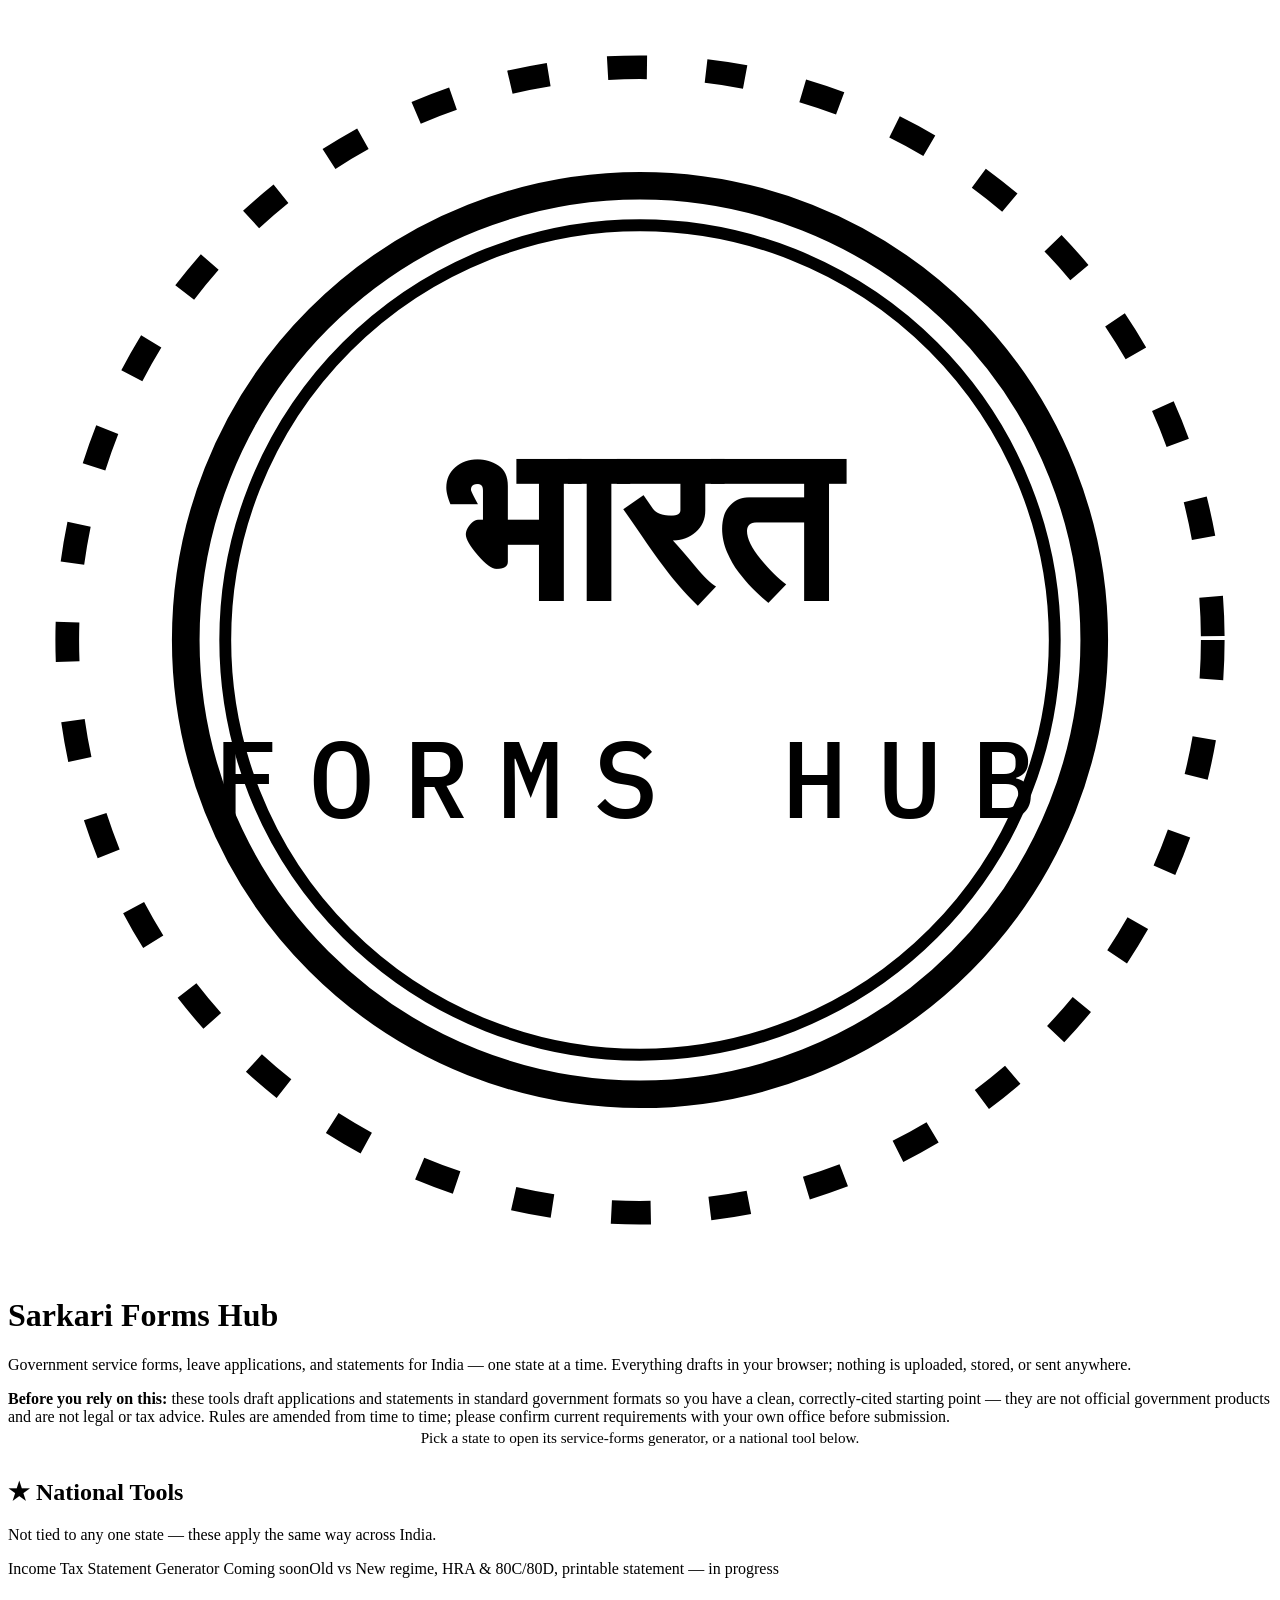
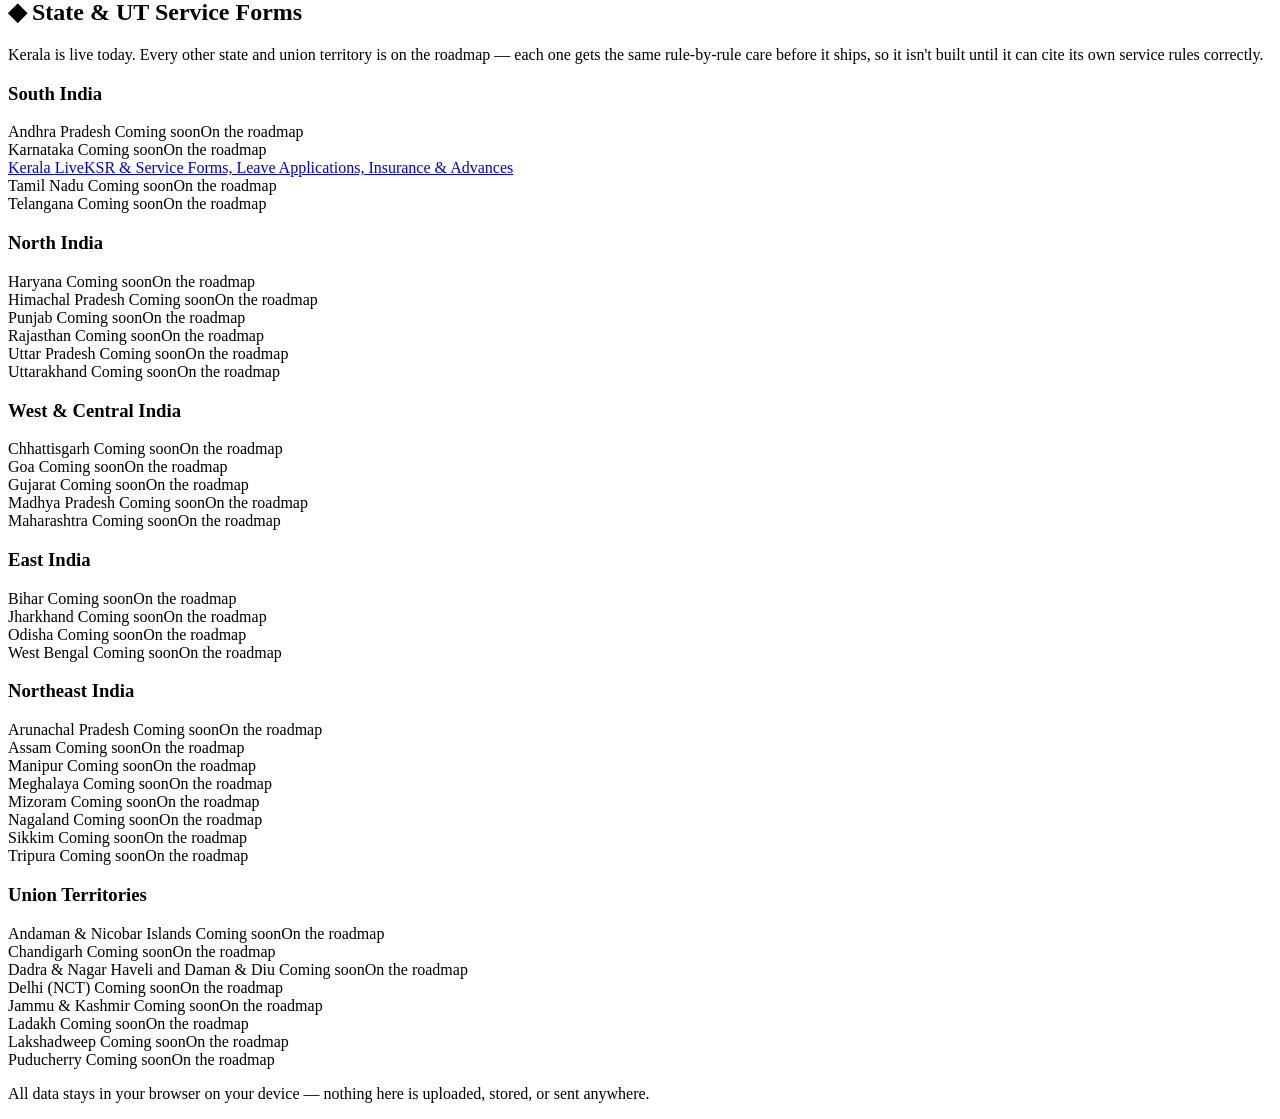
==== commit c0c842be: "Update index.html" ====
--- a/index.html
+++ b/index.html
@@ -3,39 +3,104 @@
 <head>
 <meta charset="UTF-8">
 <meta name="viewport" content="width=device-width, initial-scale=1.0">
-<!-- Fallback for browsers/crawlers that don't run the JS redirect below -->
-<meta http-equiv="refresh" content="0; url=https://script.google.com/macros/s/AKfycbxTZinst9bmeFYzoOPTkHj4bForaH1DPXW60KsNAJPBOfSOOo9IeD8tdMFM6ZwUyX0/exec">
+<link rel="preconnect" href="https://fonts.googleapis.com">
+<link rel="preconnect" href="https://fonts.gstatic.com" crossorigin>
+<link href="https://fonts.googleapis.com/css2?family=Fraunces:opsz,wght@9..144,500;9..144,600;9..144,700&family=Public+Sans:wght@400;500;600;700&family=IBM+Plex+Mono:wght@500;600&display=swap" rel="stylesheet">
 <title>Sarkari Forms Hub</title>
+<link rel="stylesheet" href="assets/css/shared-ui.css">
 <style>
-  :root { --ink: #142A2C; --ink-2: #1F3D3F; --paper: #F5F3ED; --accent: #0F7D6E; --text-soft: #5C6864; }
-  * { box-sizing: border-box; }
-  body { margin: 0; min-height: 100vh; display: flex; align-items: center; justify-content: center; background: linear-gradient(155deg, var(--ink), var(--ink-2)); font-family: system-ui, -apple-system, sans-serif; }
-  .redirect-card { text-align: center; color: #F4F1E7; padding: 40px; max-width: 380px; }
-  .redirect-card svg { width: 56px; height: 56px; color: #D8B87A; margin-bottom: 18px; }
-  .redirect-card h1 { font-size: 1.3rem; margin: 0 0 8px; }
-  .redirect-card p { color: #C8D6D1; font-size: .92rem; margin: 0 0 22px; line-height: 1.5; }
-  .redirect-card a { color: #fff; background: var(--accent); text-decoration: none; padding: 10px 20px; border-radius: 10px; font-size: .88rem; font-weight: 600; display: inline-block; }
-  .spinner { width: 22px; height: 22px; border: 2.5px solid rgba(255,255,255,.25); border-top-color: #D8B87A; border-radius: 50%; margin: 0 auto 18px; animation: spin 0.8s linear infinite; }
-  @keyframes spin { to { transform: rotate(360deg); } }
+  /* Hub-only: the hero IS the state grid, not a banner above it — the
+     point of this page is to show the shape of a nationwide undertaking
+     with one piece already lit up, so the grid gets top billing. */
+  .hub-lede { max-width: 640px; margin: 0 auto 28px; text-align: center; color: var(--text-soft); font-size: .95rem; line-height: 1.6; }
 </style>
 </head>
 <body>
-  <div class="redirect-card">
-    <div class="spinner"></div>
-    <h1>Sarkari Forms Hub</h1>
-    <p>Taking you to the app&hellip;</p>
-    <a id="manual-link" href="https://script.google.com/macros/s/AKfycbxTZinst9bmeFYzoOPTkHj4bForaH1DPXW60KsNAJPBOfSOOo9IeD8tdMFM6ZwUyX0/exec">Click here if you're not redirected automatically</a>
+  <div class="app-header">
+    <div class="app-header-inner">
+      <svg class="app-seal" viewBox="0 0 64 64" xmlns="http://www.w3.org/2000/svg" role="img" aria-label="Seal emblem">
+        <circle cx="32" cy="32" r="29" fill="none" stroke="currentColor" stroke-width="1.2" stroke-dasharray="2 3"/>
+        <circle cx="32" cy="32" r="23" fill="none" stroke="currentColor" stroke-width="1.4"/>
+        <circle cx="32" cy="32" r="21" fill="none" stroke="currentColor" stroke-width="0.6"/>
+        <text x="32" y="30" text-anchor="middle" font-family="Fraunces, Georgia, serif" font-weight="600" font-size="11" fill="currentColor">भारत</text>
+        <text x="32" y="41" text-anchor="middle" font-family="'IBM Plex Mono', monospace" font-weight="500" font-size="5.5" letter-spacing="1.5" fill="currentColor">FORMS HUB</text>
+      </svg>
+      <div class="app-header-text">
+        <h1>Sarkari Forms Hub</h1>
+        <p>Government service forms, leave applications, and statements for India — one state at a time. Everything drafts in your browser; nothing is uploaded, stored, or sent anywhere.</p>
+      </div>
+    </div>
   </div>
+  <div class="container">
+    <div class="disclaimer-banner">
+      <strong>Before you rely on this:</strong> these tools draft applications and statements in standard government formats so you have a clean, correctly-cited starting point — they are not official government products and are not legal or tax advice. Rules are amended from time to time; please confirm current requirements with your own office before submission.
+    </div>
+    <p class="hub-lede">Pick a state to open its service-forms generator, or a national tool below.</p>
+
+    <div class="section dashboard-section">
+      <h2><span class="step-badge">&#9733;</span> National Tools</h2>
+      <p class="sub-hint">Not tied to any one state — these apply the same way across India.</p>
+      <div id="national_tools" class="card-grid"></div>
+    </div>
+
+    <div class="section dashboard-section">
+      <h2><span class="step-badge">&#9670;</span> State &amp; UT Service Forms</h2>
+      <p class="sub-hint">Kerala is live today. Every other state and union territory is on the roadmap — each one gets the same rule-by-rule care before it ships, so it isn't built until it can cite its own service rules correctly.</p>
+      <div id="state_categories"></div>
+    </div>
+    <p class="privacy-note">All data stays in your browser on your device — nothing here is uploaded, stored, or sent anywhere.</p>
+  </div>
+
   <script>
-    // Replace this with your deployed Apps Script /exec URL (see SETUP.md,
-    // step 6). Keep this in sync with the <meta refresh> and href above —
-    // all three are set from this one constant so there's only one place
-    // to edit next time the deployment URL changes.
-    var APPS_SCRIPT_URL = "https://script.google.com/macros/s/AKfycbxTZinst9bmeFYzoOPTkHj4bForaH1DPXW60KsNAJPBOfSOOo9IeD8tdMFM6ZwUyX0/exec";
-    document.getElementById('manual-link').href = APPS_SCRIPT_URL;
-    if (APPS_SCRIPT_URL.indexOf('PASTE_YOUR') === -1) {
-      window.location.replace(APPS_SCRIPT_URL);
+    const NATIONAL_TOOLS = [
+      { name: 'Income Tax Statement Generator', status: 'pending', note: 'Old vs New regime, HRA &amp; 80C/80D, printable statement — in progress' },
+    ];
+
+    const REGIONS = [
+      { name: 'South India', states: [
+        { name: 'Andhra Pradesh' }, { name: 'Karnataka' }, { name: 'Kerala', page: 'kerala', note: 'KSR &amp; Service Forms, Leave Applications, Insurance &amp; Advances' }, { name: 'Tamil Nadu' }, { name: 'Telangana' },
+      ]},
+      { name: 'North India', states: [
+        { name: 'Haryana' }, { name: 'Himachal Pradesh' }, { name: 'Punjab' }, { name: 'Rajasthan' }, { name: 'Uttar Pradesh' }, { name: 'Uttarakhand' },
+      ]},
+      { name: 'West &amp; Central India', states: [
+        { name: 'Chhattisgarh' }, { name: 'Goa' }, { name: 'Gujarat' }, { name: 'Madhya Pradesh' }, { name: 'Maharashtra' },
+      ]},
+      { name: 'East India', states: [
+        { name: 'Bihar' }, { name: 'Jharkhand' }, { name: 'Odisha' }, { name: 'West Bengal' },
+      ]},
+      { name: 'Northeast India', states: [
+        { name: 'Arunachal Pradesh' }, { name: 'Assam' }, { name: 'Manipur' }, { name: 'Meghalaya' }, { name: 'Mizoram' }, { name: 'Nagaland' }, { name: 'Sikkim' }, { name: 'Tripura' },
+      ]},
+      { name: 'Union Territories', states: [
+        { name: 'Andaman &amp; Nicobar Islands' }, { name: 'Chandigarh' }, { name: 'Dadra &amp; Nagar Haveli and Daman &amp; Diu' }, { name: 'Delhi (NCT)' }, { name: 'Jammu &amp; Kashmir' }, { name: 'Ladakh' }, { name: 'Lakshadweep' }, { name: 'Puducherry' },
+      ]},
+    ];
+
+    function cardHtml(item) {
+      const isLive = !!item.page;
+      const pill = isLive ? '<span class="status-pill live">Live</span>' : '<span class="status-pill pending">Coming soon</span>';
+      const note = item.note || 'On the roadmap';
+      if (isLive) {
+        return '<a class="app-type-card" href="' + item.page + '.html">' +
+          '<span class="card-name">' + item.name + ' ' + pill + '</span>' +
+          '<span class="card-rule">' + note + '</span></a>';
+      }
+      return '<div class="app-type-card is-pending" role="note" aria-label="' + item.name + ', coming soon">' +
+        '<span class="card-name">' + item.name + ' ' + pill + '</span>' +
+        '<span class="card-rule">' + note + '</span></div>';
     }
+
+    function renderDashboard() {
+      document.getElementById('national_tools').innerHTML = NATIONAL_TOOLS.map(cardHtml).join('');
+      const container = document.getElementById('state_categories');
+      container.innerHTML = REGIONS.map(function (region) {
+        const cards = region.states.map(cardHtml).join('');
+        return '<div class="category-block"><h3>' + region.name + '</h3><div class="card-grid">' + cards + '</div></div>';
+      }).join('');
+    }
+
+    renderDashboard();
   </script>
 </body>
 </html>
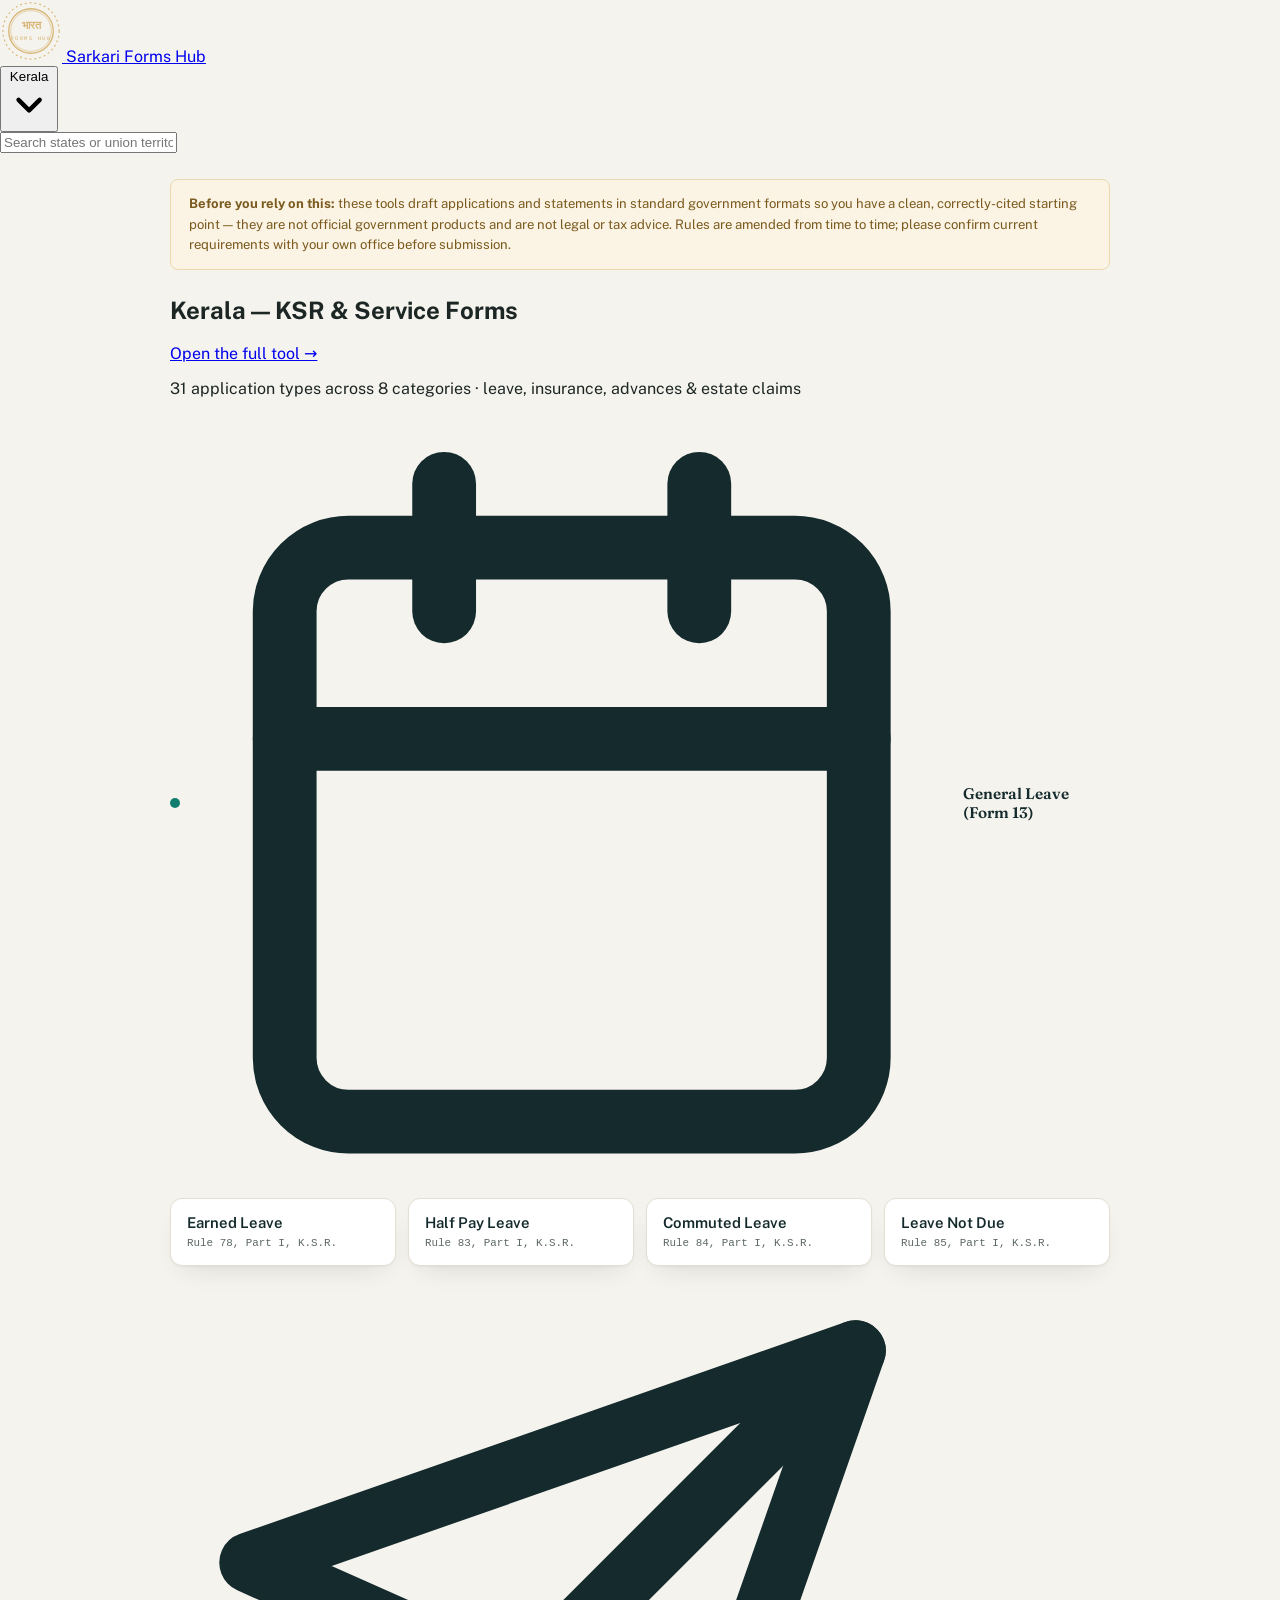
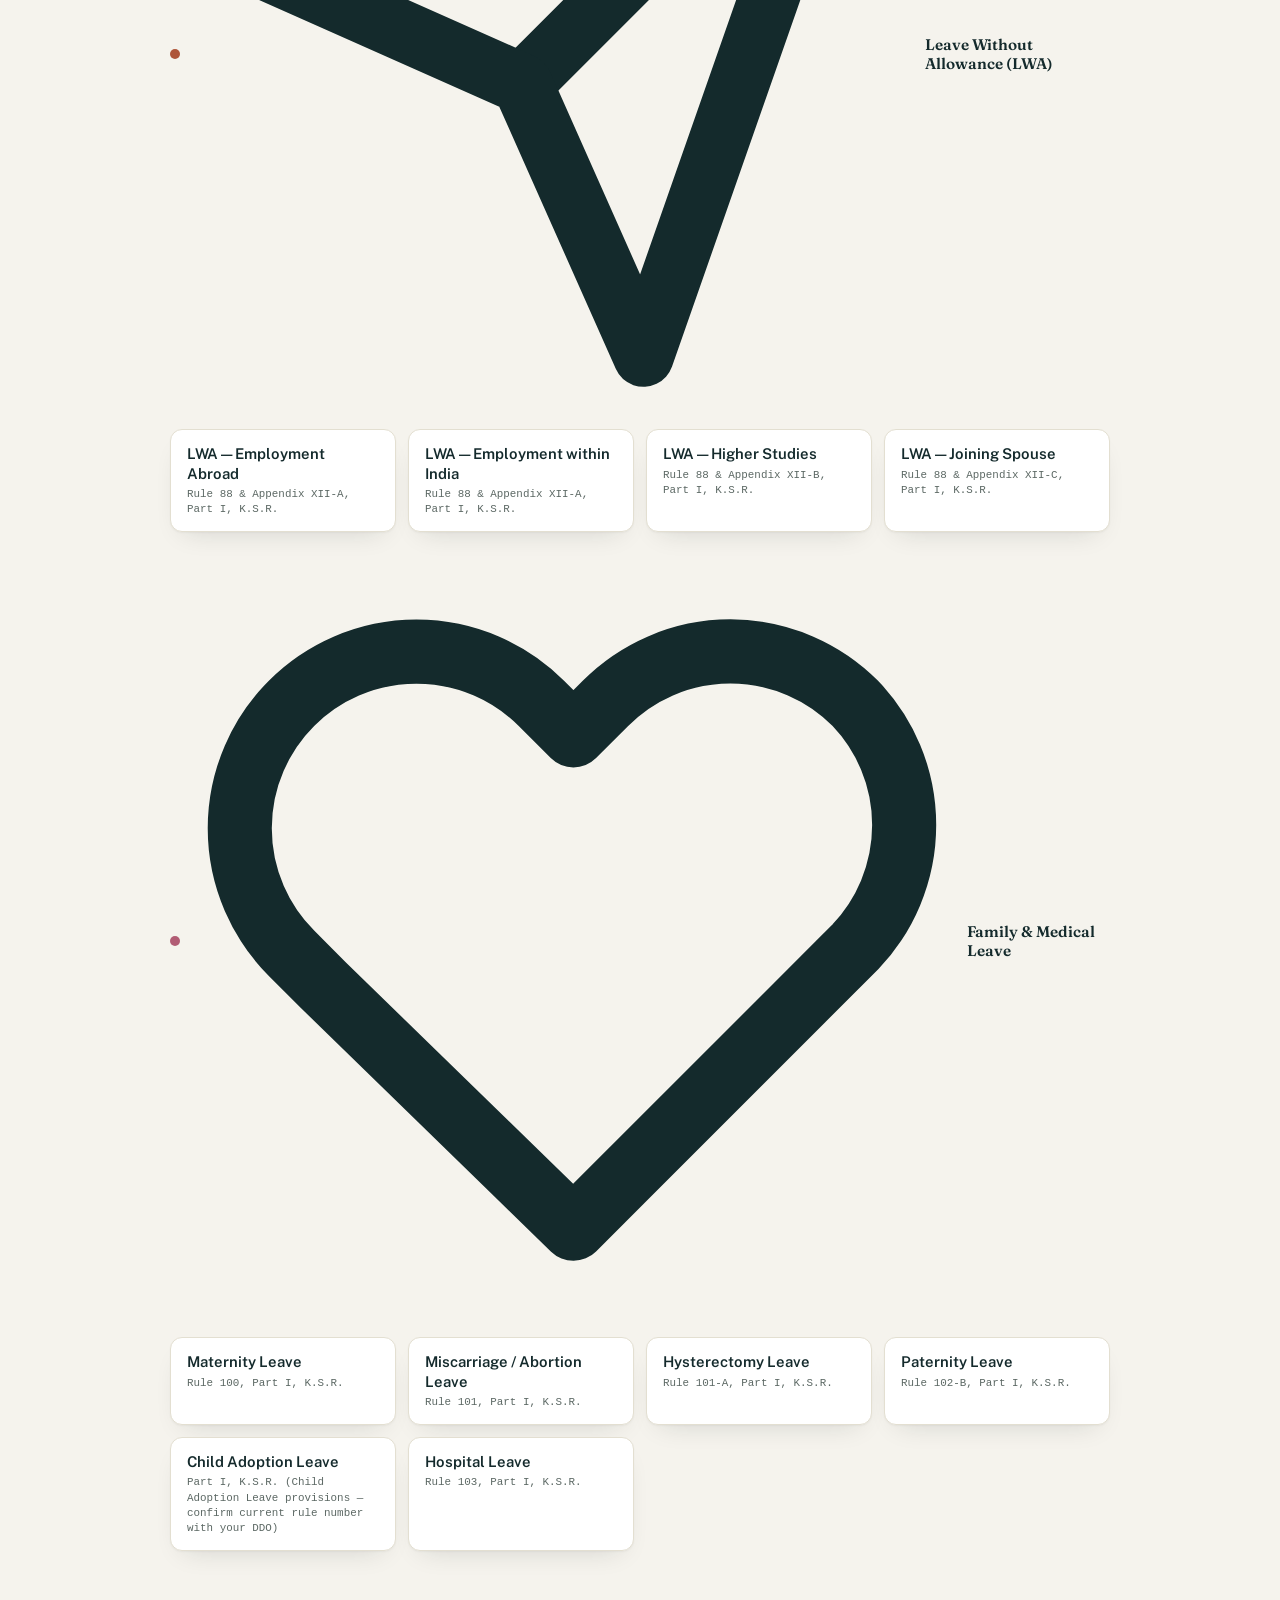
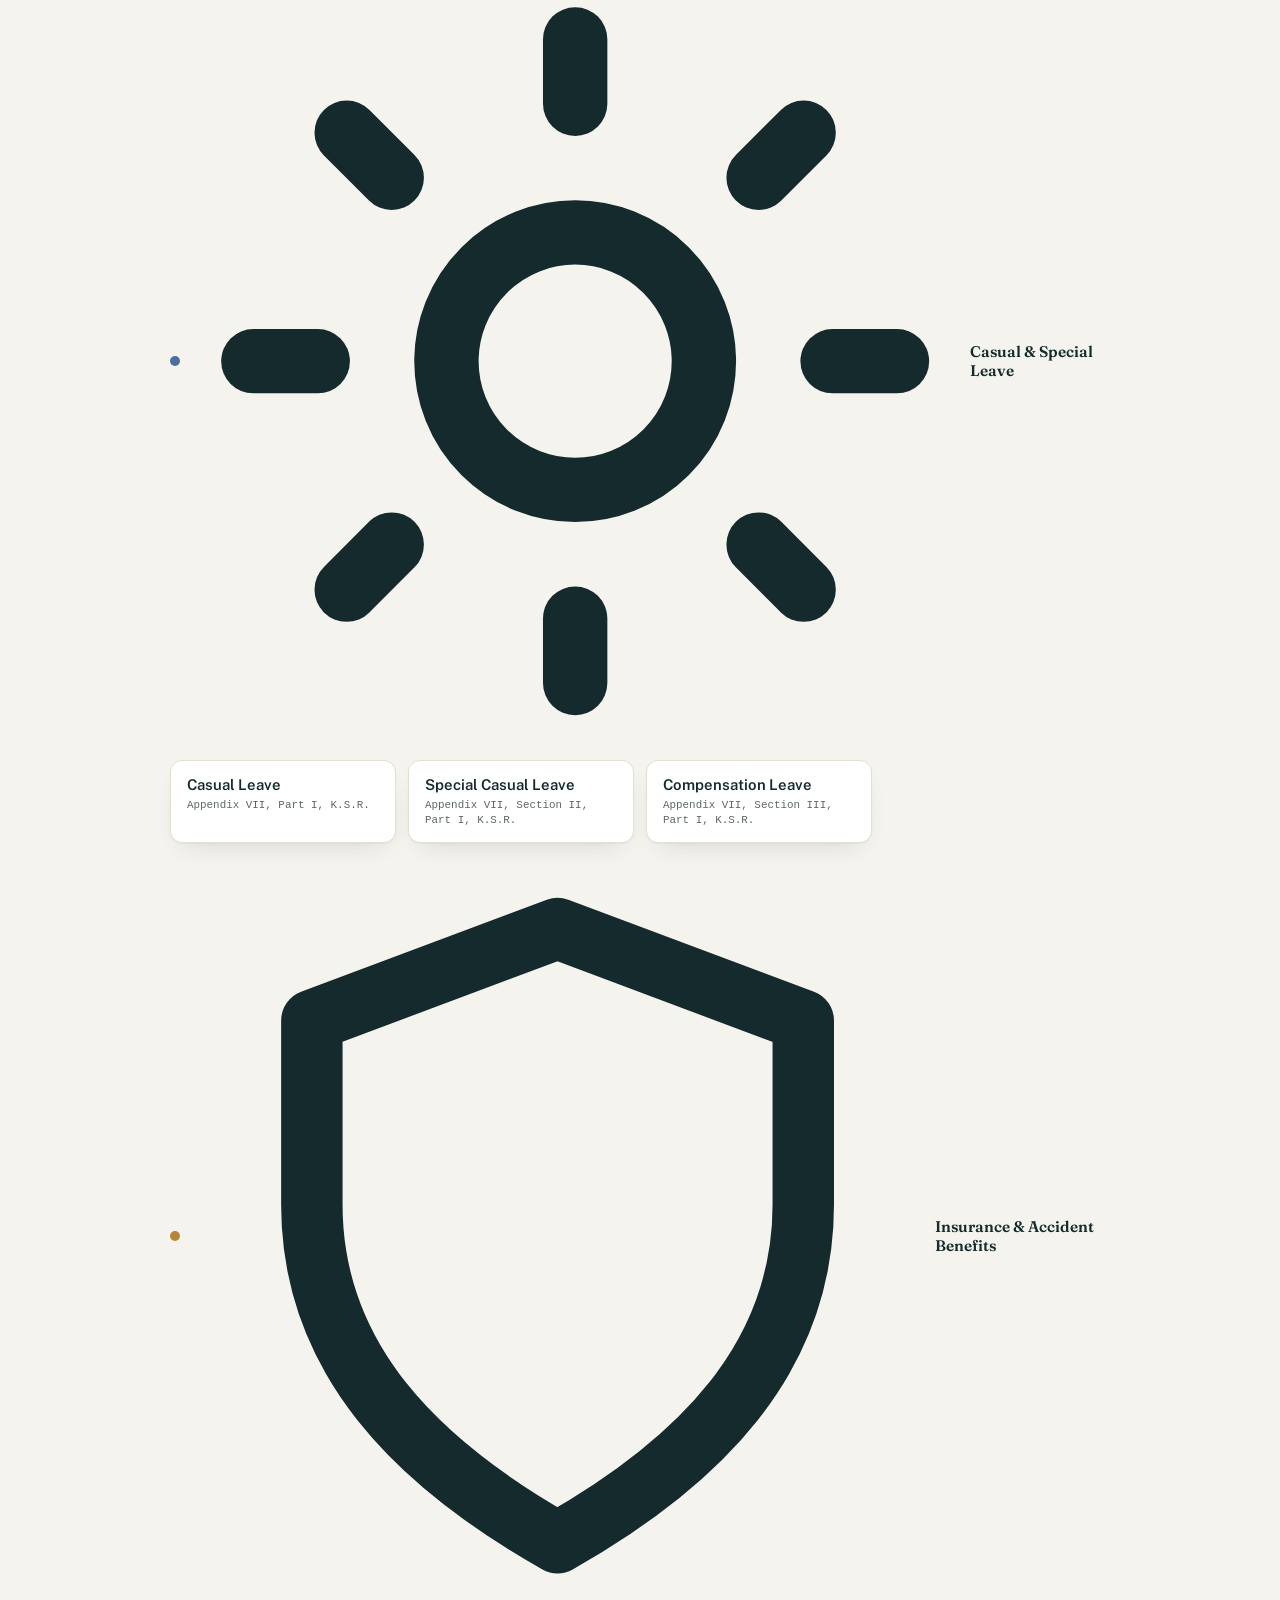
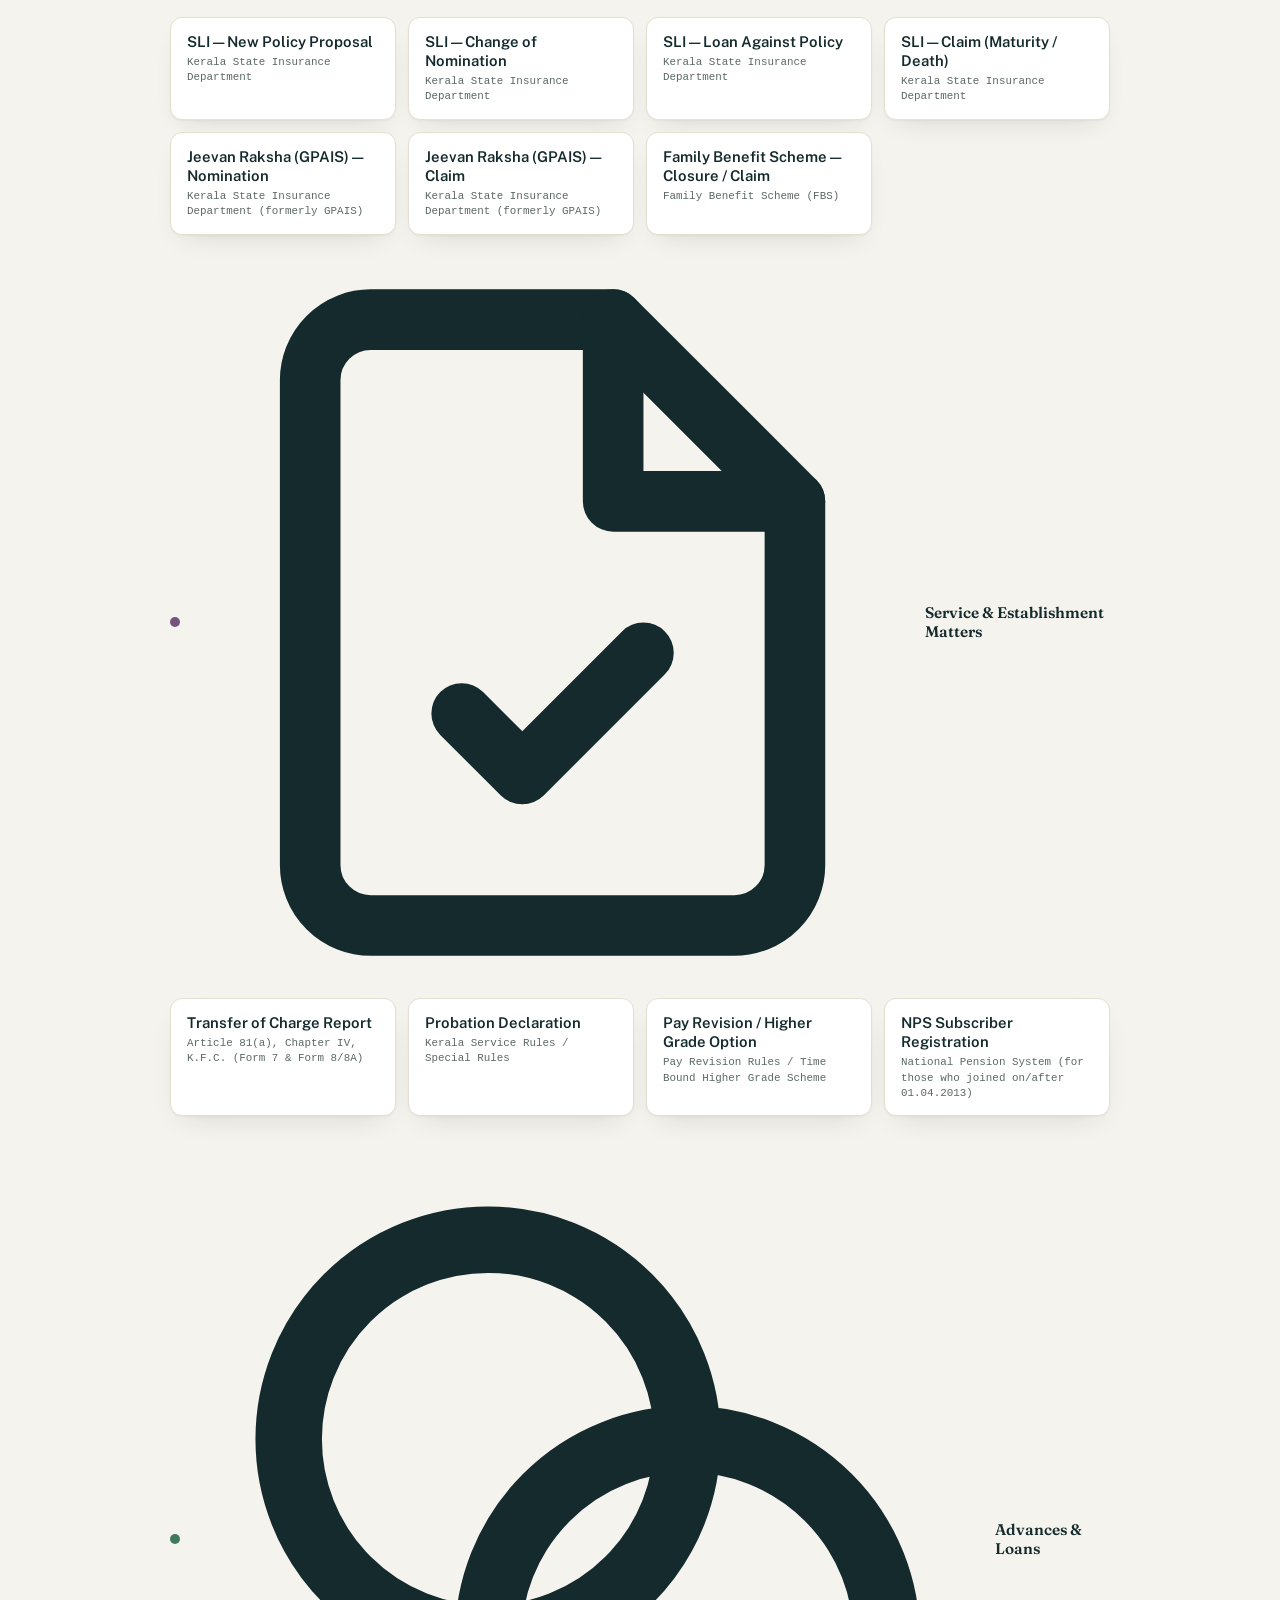
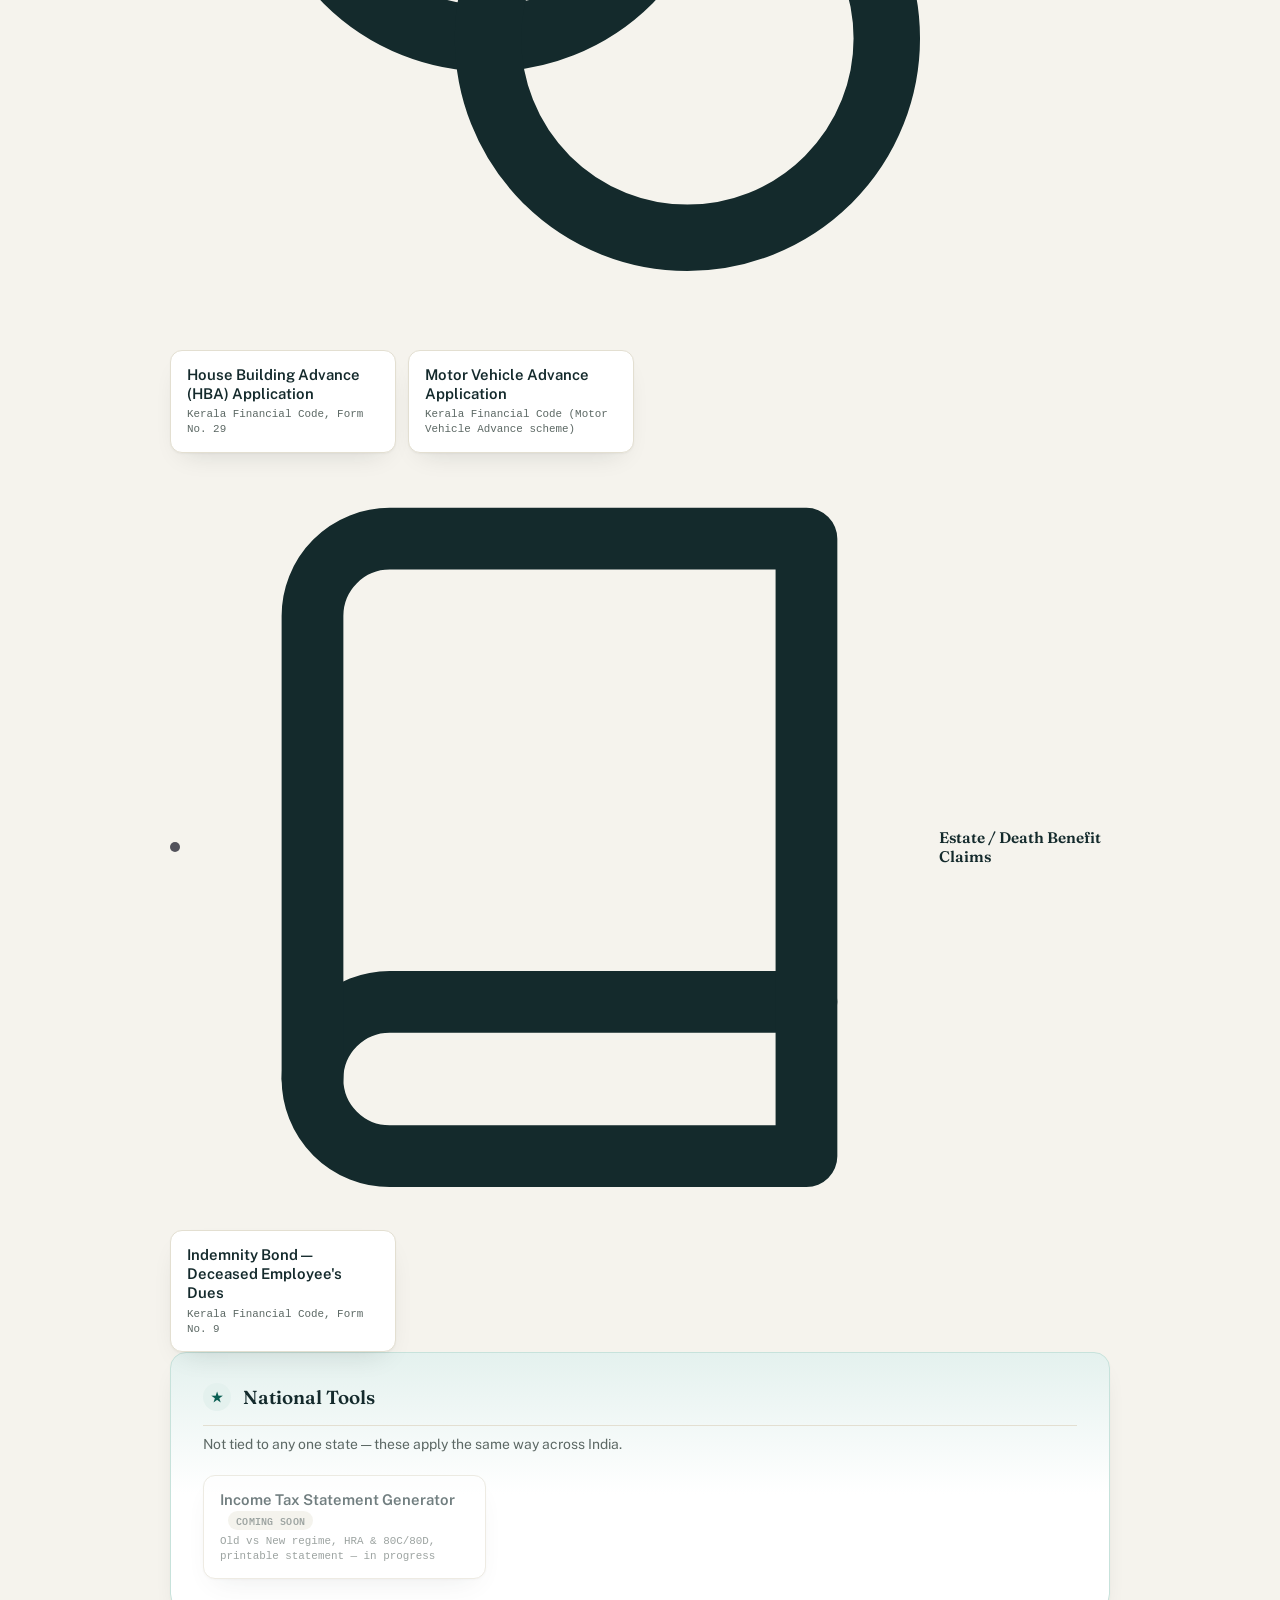
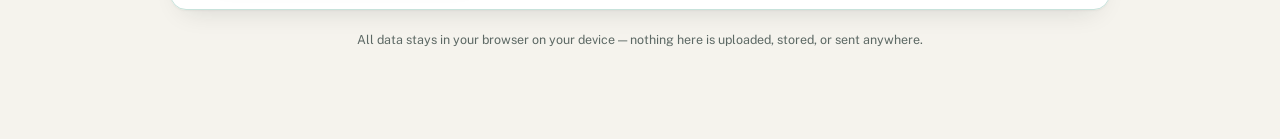
==== commit 309559ee: "Update index.html" ====
--- a/index.html
+++ b/index.html
@@ -8,16 +8,10 @@
 <link href="https://fonts.googleapis.com/css2?family=Fraunces:opsz,wght@9..144,500;9..144,600;9..144,700&family=Public+Sans:wght@400;500;600;700&family=IBM+Plex+Mono:wght@500;600&display=swap" rel="stylesheet">
 <title>Sarkari Forms Hub</title>
 <link rel="stylesheet" href="assets/css/shared-ui.css">
-<style>
-  /* Hub-only: the hero IS the state grid, not a banner above it — the
-     point of this page is to show the shape of a nationwide undertaking
-     with one piece already lit up, so the grid gets top billing. */
-  .hub-lede { max-width: 640px; margin: 0 auto 28px; text-align: center; color: var(--text-soft); font-size: .95rem; line-height: 1.6; }
-</style>
 </head>
 <body>
-  <div class="app-header">
-    <div class="app-header-inner">
+  <nav class="top-nav">
+    <a href="index.html" class="nav-brand">
       <svg class="app-seal" viewBox="0 0 64 64" xmlns="http://www.w3.org/2000/svg" role="img" aria-label="Seal emblem">
         <circle cx="32" cy="32" r="29" fill="none" stroke="currentColor" stroke-width="1.2" stroke-dasharray="2 3"/>
         <circle cx="32" cy="32" r="23" fill="none" stroke="currentColor" stroke-width="1.4"/>
@@ -25,17 +19,29 @@
         <text x="32" y="30" text-anchor="middle" font-family="Fraunces, Georgia, serif" font-weight="600" font-size="11" fill="currentColor">भारत</text>
         <text x="32" y="41" text-anchor="middle" font-family="'IBM Plex Mono', monospace" font-weight="500" font-size="5.5" letter-spacing="1.5" fill="currentColor">FORMS HUB</text>
       </svg>
-      <div class="app-header-text">
-        <h1>Sarkari Forms Hub</h1>
-        <p>Government service forms, leave applications, and statements for India — one state at a time. Everything drafts in your browser; nothing is uploaded, stored, or sent anywhere.</p>
+      <span class="brand-word">Sarkari Forms Hub</span>
+    </a>
+    <div class="state-switcher" id="state_switcher">
+      <button type="button" class="state-switcher-trigger" id="switcher_trigger" aria-haspopup="listbox" aria-expanded="false">
+        <span class="trigger-dot" id="trigger_dot"></span>
+        <span id="trigger_label">Select a state</span>
+        <svg class="chevron" viewBox="0 0 24 24" fill="none" stroke="currentColor" stroke-width="2.5" stroke-linecap="round" stroke-linejoin="round"><polyline points="6 9 12 15 18 9"/></svg>
+      </button>
+      <div class="state-switcher-panel" role="listbox" aria-label="Choose a state or union territory">
+        <div class="state-search-wrap">
+          <input type="text" id="state_search" placeholder="Search states or union territories&hellip;" autocomplete="off">
+        </div>
+        <div class="state-list" id="state_list"></div>
       </div>
     </div>
-  </div>
-  <div class="container">
+  </nav>
+
+  <div class="container hub-dashboard">
     <div class="disclaimer-banner">
       <strong>Before you rely on this:</strong> these tools draft applications and statements in standard government formats so you have a clean, correctly-cited starting point — they are not official government products and are not legal or tax advice. Rules are amended from time to time; please confirm current requirements with your own office before submission.
     </div>
-    <p class="hub-lede">Pick a state to open its service-forms generator, or a national tool below.</p>
+
+    <div id="state_content_area"></div>
 
     <div class="section dashboard-section">
       <h2><span class="step-badge">&#9733;</span> National Tools</h2>
@@ -43,64 +49,217 @@
       <div id="national_tools" class="card-grid"></div>
     </div>
 
-    <div class="section dashboard-section">
-      <h2><span class="step-badge">&#9670;</span> State &amp; UT Service Forms</h2>
-      <p class="sub-hint">Kerala is live today. Every other state and union territory is on the roadmap — each one gets the same rule-by-rule care before it ships, so it isn't built until it can cite its own service rules correctly.</p>
-      <div id="state_categories"></div>
-    </div>
     <p class="privacy-note">All data stays in your browser on your device — nothing here is uploaded, stored, or sent anywhere.</p>
   </div>
 
   <script>
+    // ---------------------------------------------------------------------
+    // DATA
+    // ---------------------------------------------------------------------
+    const GROUP_ORDER = ['General Leave (Form 13)', 'Leave Without Allowance (LWA)', 'Family & Medical Leave', 'Casual & Special Leave',
+      'Insurance & Accident Benefits', 'Service & Establishment Matters', 'Advances & Loans', 'Estate / Death Benefit Claims'];
+    const CATEGORY_COLOR_VAR = {
+      'General Leave (Form 13)': '--cat-general', 'Leave Without Allowance (LWA)': '--cat-lwa',
+      'Family & Medical Leave': '--cat-family', 'Casual & Special Leave': '--cat-casual',
+      'Insurance & Accident Benefits': '--cat-insurance', 'Service & Establishment Matters': '--cat-service',
+      'Advances & Loans': '--cat-advance', 'Estate / Death Benefit Claims': '--cat-estate',
+    };
+    // One small hand-drawn icon per category — chosen for what the category actually
+    // is about (a calendar for routine leave, a paper plane for going elsewhere, a
+    // heart for family matters), not decoration for its own sake.
+    const CATEGORY_ICONS = {
+      'General Leave (Form 13)': '<rect x="3" y="4" width="18" height="18" rx="2"/><line x1="16" y1="2" x2="16" y2="6"/><line x1="8" y1="2" x2="8" y2="6"/><line x1="3" y1="10" x2="21" y2="10"/>',
+      'Leave Without Allowance (LWA)': '<path d="M22 2 11 13"/><path d="M22 2 15 22l-4-9-9-4 20-7z"/>',
+      'Family & Medical Leave': '<path d="M20.8 4.6a5.5 5.5 0 0 0-7.8 0L12 5.6l-1-1a5.5 5.5 0 0 0-7.8 7.8l1 1L12 21l7.8-7.8 1-1a5.5 5.5 0 0 0 0-7.6z"/>',
+      'Casual & Special Leave': '<circle cx="12" cy="12" r="4"/><line x1="12" y1="2" x2="12" y2="4"/><line x1="12" y1="20" x2="12" y2="22"/><line x1="4.9" y1="4.9" x2="6.3" y2="6.3"/><line x1="17.7" y1="17.7" x2="19.1" y2="19.1"/><line x1="2" y1="12" x2="4" y2="12"/><line x1="20" y1="12" x2="22" y2="12"/><line x1="4.9" y1="19.1" x2="6.3" y2="17.7"/><line x1="17.7" y1="6.3" x2="19.1" y2="4.9"/>',
+      'Insurance & Accident Benefits': '<path d="M12 2 4 5v6c0 5 3.4 8.4 8 11 4.6-2.6 8-6 8-11V5z"/>',
+      'Service & Establishment Matters': '<path d="M14 2H6a2 2 0 0 0-2 2v16a2 2 0 0 0 2 2h12a2 2 0 0 0 2-2V8z"/><path d="M14 2v6h6"/><path d="M9 15l2 2 4-4"/>',
+      'Advances & Loans': '<circle cx="9" cy="9" r="6"/><circle cx="15" cy="15" r="6"/>',
+      'Estate / Death Benefit Claims': '<path d="M4 19.5A2.5 2.5 0 0 1 6.5 17H20"/><path d="M6.5 2H20v20H6.5A2.5 2.5 0 0 1 4 19.5v-15A2.5 2.5 0 0 1 6.5 2z"/>',
+    };
+    const KERALA_TYPES = {"el":{"label":"Earned Leave","group":"General Leave (Form 13)","rule":"Rule 78, Part I, K.S.R."},"hpl":{"label":"Half Pay Leave","group":"General Leave (Form 13)","rule":"Rule 83, Part I, K.S.R."},"commuted":{"label":"Commuted Leave","group":"General Leave (Form 13)","rule":"Rule 84, Part I, K.S.R."},"leavenotdue":{"label":"Leave Not Due","group":"General Leave (Form 13)","rule":"Rule 85, Part I, K.S.R."},"lwa_abroad":{"label":"LWA \u2014 Employment Abroad","group":"Leave Without Allowance (LWA)","rule":"Rule 88 & Appendix XII-A, Part I, K.S.R."},"lwa_india":{"label":"LWA \u2014 Employment within India","group":"Leave Without Allowance (LWA)","rule":"Rule 88 & Appendix XII-A, Part I, K.S.R."},"lwa_study":{"label":"LWA \u2014 Higher Studies","group":"Leave Without Allowance (LWA)","rule":"Rule 88 & Appendix XII-B, Part I, K.S.R."},"lwa_spouse":{"label":"LWA \u2014 Joining Spouse","group":"Leave Without Allowance (LWA)","rule":"Rule 88 & Appendix XII-C, Part I, K.S.R."},"maternity":{"label":"Maternity Leave","group":"Family & Medical Leave","rule":"Rule 100, Part I, K.S.R."},"miscarriage":{"label":"Miscarriage / Abortion Leave","group":"Family & Medical Leave","rule":"Rule 101, Part I, K.S.R."},"hysterectomy":{"label":"Hysterectomy Leave","group":"Family & Medical Leave","rule":"Rule 101-A, Part I, K.S.R."},"paternity":{"label":"Paternity Leave","group":"Family & Medical Leave","rule":"Rule 102-B, Part I, K.S.R."},"adoption":{"label":"Child Adoption Leave","group":"Family & Medical Leave","rule":"Part I, K.S.R. (Child Adoption Leave provisions \u2014 confirm current rule number with your DDO)"},"hospital":{"label":"Hospital Leave","group":"Family & Medical Leave","rule":"Rule 103, Part I, K.S.R."},"cl":{"label":"Casual Leave","group":"Casual & Special Leave","rule":"Appendix VII, Part I, K.S.R."},"scl":{"label":"Special Casual Leave","group":"Casual & Special Leave","rule":"Appendix VII, Section II, Part I, K.S.R."},"compensation":{"label":"Compensation Leave","group":"Casual & Special Leave","rule":"Appendix VII, Section III, Part I, K.S.R."},"sli_proposal":{"label":"SLI \u2014 New Policy Proposal","group":"Insurance & Accident Benefits","rule":"Kerala State Insurance Department"},"sli_nomination":{"label":"SLI \u2014 Change of Nomination","group":"Insurance & Accident Benefits","rule":"Kerala State Insurance Department"},"sli_loan":{"label":"SLI \u2014 Loan Against Policy","group":"Insurance & Accident Benefits","rule":"Kerala State Insurance Department"},"sli_claim":{"label":"SLI \u2014 Claim (Maturity / Death)","group":"Insurance & Accident Benefits","rule":"Kerala State Insurance Department"},"jr_nomination":{"label":"Jeevan Raksha (GPAIS) \u2014 Nomination","group":"Insurance & Accident Benefits","rule":"Kerala State Insurance Department (formerly GPAIS)"},"jr_claim":{"label":"Jeevan Raksha (GPAIS) \u2014 Claim","group":"Insurance & Accident Benefits","rule":"Kerala State Insurance Department (formerly GPAIS)"},"fbs_closure":{"label":"Family Benefit Scheme \u2014 Closure / Claim","group":"Insurance & Accident Benefits","rule":"Family Benefit Scheme (FBS)"},"toc":{"label":"Transfer of Charge Report","group":"Service & Establishment Matters","rule":"Article 81(a), Chapter IV, K.F.C. (Form 7 & Form 8/8A)"},"probation":{"label":"Probation Declaration","group":"Service & Establishment Matters","rule":"Kerala Service Rules / Special Rules"},"pay_option":{"label":"Pay Revision / Higher Grade Option","group":"Service & Establishment Matters","rule":"Pay Revision Rules / Time Bound Higher Grade Scheme"},"nps_reg":{"label":"NPS Subscriber Registration","group":"Service & Establishment Matters","rule":"National Pension System (for those who joined on/after 01.04.2013)"},"hba":{"label":"House Building Advance (HBA) Application","group":"Advances & Loans","rule":"Kerala Financial Code, Form No. 29"},"mva":{"label":"Motor Vehicle Advance Application","group":"Advances & Loans","rule":"Kerala Financial Code (Motor Vehicle Advance scheme)"},"indemnity":{"label":"Indemnity Bond \u2014 Deceased Employee's Dues","group":"Estate / Death Benefit Claims","rule":"Kerala Financial Code, Form No. 9"}};
+
     const NATIONAL_TOOLS = [
-      { name: 'Income Tax Statement Generator', status: 'pending', note: 'Old vs New regime, HRA &amp; 80C/80D, printable statement — in progress' },
+      { name: 'Income Tax Statement Generator', note: 'Old vs New regime, HRA &amp; 80C/80D, printable statement — in progress' },
     ];
 
-    const REGIONS = [
-      { name: 'South India', states: [
-        { name: 'Andhra Pradesh' }, { name: 'Karnataka' }, { name: 'Kerala', page: 'kerala', note: 'KSR &amp; Service Forms, Leave Applications, Insurance &amp; Advances' }, { name: 'Tamil Nadu' }, { name: 'Telangana' },
-      ]},
-      { name: 'North India', states: [
-        { name: 'Haryana' }, { name: 'Himachal Pradesh' }, { name: 'Punjab' }, { name: 'Rajasthan' }, { name: 'Uttar Pradesh' }, { name: 'Uttarakhand' },
-      ]},
-      { name: 'West &amp; Central India', states: [
-        { name: 'Chhattisgarh' }, { name: 'Goa' }, { name: 'Gujarat' }, { name: 'Madhya Pradesh' }, { name: 'Maharashtra' },
-      ]},
-      { name: 'East India', states: [
-        { name: 'Bihar' }, { name: 'Jharkhand' }, { name: 'Odisha' }, { name: 'West Bengal' },
-      ]},
-      { name: 'Northeast India', states: [
-        { name: 'Arunachal Pradesh' }, { name: 'Assam' }, { name: 'Manipur' }, { name: 'Meghalaya' }, { name: 'Mizoram' }, { name: 'Nagaland' }, { name: 'Sikkim' }, { name: 'Tripura' },
-      ]},
-      { name: 'Union Territories', states: [
-        { name: 'Andaman &amp; Nicobar Islands' }, { name: 'Chandigarh' }, { name: 'Dadra &amp; Nagar Haveli and Daman &amp; Diu' }, { name: 'Delhi (NCT)' }, { name: 'Jammu &amp; Kashmir' }, { name: 'Ladakh' }, { name: 'Lakshadweep' }, { name: 'Puducherry' },
-      ]},
-    ];
-
-    function cardHtml(item) {
-      const isLive = !!item.page;
-      const pill = isLive ? '<span class="status-pill live">Live</span>' : '<span class="status-pill pending">Coming soon</span>';
-      const note = item.note || 'On the roadmap';
-      if (isLive) {
-        return '<a class="app-type-card" href="' + item.page + '.html">' +
-          '<span class="card-name">' + item.name + ' ' + pill + '</span>' +
-          '<span class="card-rule">' + note + '</span></a>';
-      }
-      return '<div class="app-type-card is-pending" role="note" aria-label="' + item.name + ', coming soon">' +
-        '<span class="card-name">' + item.name + ' ' + pill + '</span>' +
-        '<span class="card-rule">' + note + '</span></div>';
-    }
-
-    function renderDashboard() {
-      document.getElementById('national_tools').innerHTML = NATIONAL_TOOLS.map(cardHtml).join('');
-      const container = document.getElementById('state_categories');
-      container.innerHTML = REGIONS.map(function (region) {
-        const cards = region.states.map(cardHtml).join('');
-        return '<div class="category-block"><h3>' + region.name + '</h3><div class="card-grid">' + cards + '</div></div>';
+    // Kerala is handled separately (it's live); every other entry here is on
+    // the roadmap. Region is kept as searchable metadata in the switcher, not
+    // as a grouping — with 35 mostly-identical "coming soon" entries, a flat
+    // searchable list scans faster than eight subheaded clusters.
+    const OTHER_STATES = [
+      ['Andhra Pradesh','South'], ['Karnataka','South'], ['Tamil Nadu','South'], ['Telangana','South'],
+      ['Haryana','North'], ['Himachal Pradesh','North'], ['Punjab','North'], ['Rajasthan','North'], ['Uttar Pradesh','North'], ['Uttarakhand','North'],
+      ['Chhattisgarh','West & Central'], ['Goa','West & Central'], ['Gujarat','West & Central'], ['Madhya Pradesh','West & Central'], ['Maharashtra','West & Central'],
+      ['Bihar','East'], ['Jharkhand','East'], ['Odisha','East'], ['West Bengal','East'],
+      ['Arunachal Pradesh','Northeast'], ['Assam','Northeast'], ['Manipur','Northeast'], ['Meghalaya','Northeast'], ['Mizoram','Northeast'], ['Nagaland','Northeast'], ['Sikkim','Northeast'], ['Tripura','Northeast'],
+      ['Andaman & Nicobar Islands','Union Territory'], ['Chandigarh','Union Territory'], ['Dadra & Nagar Haveli and Daman & Diu','Union Territory'], ['Delhi (NCT)','Union Territory'], ['Jammu & Kashmir','Union Territory'], ['Ladakh','Union Territory'], ['Lakshadweep','Union Territory'], ['Puducherry','Union Territory'],
+    ].map(([name, region]) => ({ key: slugify(name), name, region }));
+
+    function slugify(s) { return s.toLowerCase().replace(/&/g, 'and').replace(/[^a-z0-9]+/g, '-').replace(/(^-|-$)/g, ''); }
+
+    const ALL_ENTRIES = [{ key: 'kerala', name: 'Kerala', region: 'South', live: true }, ...OTHER_STATES.map(s => ({ ...s, live: false }))];
+
+    // ---------------------------------------------------------------------
+    // STATE SWITCHER
+    // ---------------------------------------------------------------------
+    let currentKey = null;
+    let kbdIndex = -1;
+
+    function renderStateList(filter) {
+      const q = (filter || '').trim().toLowerCase();
+      const list = document.getElementById('state_list');
+      const live = ALL_ENTRIES.filter(e => e.live && matches(e, q));
+      const rest = ALL_ENTRIES.filter(e => !e.live && matches(e, q));
+      let html = '';
+      if (live.length) {
+        html += '<div class="state-list-label">Live now</div>';
+        html += live.map(optionHtml).join('');
+      }
+      if (rest.length) {
+        html += '<div class="state-list-label">On the roadmap</div>';
+        html += rest.map(optionHtml).join('');
+      }
+      if (!live.length && !rest.length) {
+        html = '<div class="state-empty-result">No state matches &ldquo;' + escapeHtml(filter) + '&rdquo;.</div>';
+      }
+      list.innerHTML = html;
+      kbdIndex = -1;
+    }
+    function matches(e, q) { return !q || e.name.toLowerCase().includes(q) || e.region.toLowerCase().includes(q); }
+    function optionHtml(e) {
+      return '<button type="button" class="state-option" role="option" data-key="' + e.key + '" data-live="' + e.live + '">' +
+        '<span class="opt-name">' + e.name + '</span><span class="opt-region">' + (e.live ? 'Live' : e.region) + '</span></button>';
+    }
+    function escapeHtml(s) { const d = document.createElement('div'); d.textContent = s || ''; return d.innerHTML; }
+
+    function openSwitcher() {
+      document.getElementById('state_switcher').classList.add('open');
+      document.getElementById('switcher_trigger').setAttribute('aria-expanded', 'true');
+      const search = document.getElementById('state_search');
+      search.value = '';
+      renderStateList('');
+      setTimeout(() => search.focus(), 10);
+    }
+    function closeSwitcher() {
+      document.getElementById('state_switcher').classList.remove('open');
+      document.getElementById('switcher_trigger').setAttribute('aria-expanded', 'false');
+    }
+    function toggleSwitcher() {
+      document.getElementById('state_switcher').classList.contains('open') ? closeSwitcher() : openSwitcher();
+    }
+
+    function selectState(key) {
+      currentKey = key;
+      const entry = ALL_ENTRIES.find(e => e.key === key);
+      if (!entry) return;
+      document.getElementById('trigger_label').textContent = entry.name;
+      document.getElementById('trigger_dot').style.background = entry.live ? 'var(--gold)' : 'var(--line)';
+      closeSwitcher();
+      window.location.hash = key;
+      try { localStorage.setItem('sfh_last_state', key); } catch (e) { /* private browsing or blocked — fine, just skip persistence */ }
+      renderStateContent(entry);
+    }
+
+    function renderStateContent(entry) {
+      const area = document.getElementById('state_content_area');
+      // restart the entrance animation on every switch
+      area.style.animation = 'none'; void area.offsetWidth; area.style.animation = '';
+      if (entry.live) {
+        area.innerHTML = renderKeralaHtml();
+      } else {
+        area.innerHTML = renderComingSoonHtml(entry.name);
+      }
+    }
+
+    function renderKeralaHtml() {
+      const blocks = GROUP_ORDER.map(groupName => {
+        const keys = Object.keys(KERALA_TYPES).filter(k => KERALA_TYPES[k].group === groupName);
+        if (!keys.length) return '';
+        const cards = keys.map(k => {
+          const t = KERALA_TYPES[k];
+          return '<a class="app-type-card" href="kerala.html?type=' + k + '">' +
+            '<span class="card-name">' + t.label + '</span><span class="card-rule">' + t.rule + '</span></a>';
+        }).join('');
+        return '<div class="category-block" style="--cat-color: var(' + CATEGORY_COLOR_VAR[groupName] + ')">' +
+          '<h3><svg class="category-icon" viewBox="0 0 24 24" fill="none" stroke="currentColor" stroke-width="2" stroke-linecap="round" stroke-linejoin="round">' + CATEGORY_ICONS[groupName] + '</svg>' + groupName + '</h3>' +
+          '<div class="card-grid">' + cards + '</div></div>';
       }).join('');
-    }
-
-    renderDashboard();
+      const count = Object.keys(KERALA_TYPES).length;
+      return '<div class="state-content">' +
+        '<div class="state-hero"><h2>Kerala — KSR &amp; Service Forms</h2>' +
+        '<a class="state-open-tool-btn" href="kerala.html">Open the full tool &rarr;</a></div>' +
+        '<p class="state-hero-meta">' + count + ' application types across ' + GROUP_ORDER.length + ' categories &middot; leave, insurance, advances &amp; estate claims</p>' +
+        '<div style="margin-top:22px;">' + blocks + '</div></div>';
+    }
+
+    function renderComingSoonHtml(name) {
+      return '<div class="state-content"><div class="empty-state-panel">' +
+        '<svg class="empty-icon" viewBox="0 0 24 24" fill="none" stroke="currentColor" stroke-width="1.5" stroke-linecap="round" stroke-linejoin="round"><circle cx="12" cy="12" r="10"/><polygon points="16.24 7.76 14.12 14.12 7.76 16.24 9.88 9.88 16.24 7.76"/></svg>' +
+        '<h2>' + name + ' is on the roadmap</h2>' +
+        '<p>Every state gets the same rule-by-rule care Kerala did before it ships — citing the actual service rules, not guessed ones — so ' + name + ' isn\u2019t built yet rather than built carelessly. Check back, or pick Kerala above to see what a finished state looks like.</p>' +
+        '</div></div>';
+    }
+
+    function renderNationalTools() {
+      document.getElementById('national_tools').innerHTML = NATIONAL_TOOLS.map(t =>
+        '<div class="app-type-card is-pending" role="note" aria-label="' + t.name + ', coming soon">' +
+        '<span class="card-name">' + t.name + ' <span class="status-pill pending">Coming soon</span></span>' +
+        '<span class="card-rule">' + t.note + '</span></div>'
+      ).join('');
+    }
+
+    // ---------------------------------------------------------------------
+    // Wiring
+    // ---------------------------------------------------------------------
+    document.getElementById('switcher_trigger').addEventListener('click', toggleSwitcher);
+    document.addEventListener('click', (e) => {
+      const switcher = document.getElementById('state_switcher');
+      if (switcher.classList.contains('open') && !switcher.contains(e.target)) closeSwitcher();
+    });
+    document.getElementById('state_search').addEventListener('input', (e) => renderStateList(e.target.value));
+    document.getElementById('state_list').addEventListener('click', (e) => {
+      const btn = e.target.closest('.state-option');
+      if (btn) selectState(btn.dataset.key);
+    });
+    document.addEventListener('keydown', (e) => {
+      const switcher = document.getElementById('state_switcher');
+      if (!switcher.classList.contains('open')) return;
+      const options = Array.from(document.querySelectorAll('.state-option'));
+      if (e.key === 'Escape') { closeSwitcher(); document.getElementById('switcher_trigger').focus(); }
+      else if (e.key === 'ArrowDown') { e.preventDefault(); kbdIndex = Math.min(kbdIndex + 1, options.length - 1); highlightKbd(options); }
+      else if (e.key === 'ArrowUp') { e.preventDefault(); kbdIndex = Math.max(kbdIndex - 1, 0); highlightKbd(options); }
+      else if (e.key === 'Enter' && kbdIndex >= 0 && options[kbdIndex]) { e.preventDefault(); selectState(options[kbdIndex].dataset.key); }
+    });
+    function highlightKbd(options) {
+      options.forEach((o, i) => o.classList.toggle('kbd-active', i === kbdIndex));
+      if (options[kbdIndex]) options[kbdIndex].scrollIntoView({ block: 'nearest' });
+    }
+
+    // ---------------------------------------------------------------------
+    // Boot: hash in the URL wins (so links/bookmarks are shareable), then a
+    // remembered last visit, then Kerala by default since it's the only
+    // state with anything to show yet.
+    // ---------------------------------------------------------------------
+    function boot() {
+      renderNationalTools();
+      const fromHash = window.location.hash.replace('#', '');
+      let initial = ALL_ENTRIES.find(e => e.key === fromHash);
+      if (!initial) {
+        let remembered = null;
+        try { remembered = localStorage.getItem('sfh_last_state'); } catch (e) { /* ignore */ }
+        initial = ALL_ENTRIES.find(e => e.key === remembered);
+      }
+      selectState((initial || ALL_ENTRIES[0]).key);
+    }
+    window.addEventListener('hashchange', () => {
+      const key = window.location.hash.replace('#', '');
+      if (key && key !== currentKey) {
+        const entry = ALL_ENTRIES.find(e => e.key === key);
+        if (entry) selectState(entry.key);
+      }
+    });
+    boot();
   </script>
 </body>
 </html>
--- a/assets/css/shared-ui.css
+++ b/assets/css/shared-ui.css
@@ -0,0 +1,160 @@
+/* =============================================================================
+   SHARED UI / APP CHROME
+   The platform's own design system — reused by index.html (the hub) and every
+   tool page. This is a separate world from shared-document.css: it's free to
+   be as modern as we like, since it never has to resemble a government form.
+   ============================================================================= */
+:root {
+  --ink: #142A2C; --ink-2: #1F3D3F;
+  --paper: #F5F3ED; --surface: #FFFFFF; --surface-2: #FBFAF6;
+  --accent: #0F7D6E; --accent-deep: #0A5F53; --accent-soft: #E4F1EE;
+  --text: #1C2624; --text-soft: #5C6864; --line: #E3DFD1;
+  --req: #C0392B; --radius-lg: 16px; --radius: 12px; --radius-sm: 8px;
+  --shadow-card: 0 1px 2px rgba(20,30,28,.04), 0 12px 28px -14px rgba(20,30,28,.16);
+  --shadow-card-hover: 0 1px 2px rgba(20,30,28,.05), 0 18px 36px -14px rgba(20,30,28,.22);
+  /* per-category accent colors, referenced by JS to color type/state indicators */
+  --cat-general: #0F7D6E; --cat-lwa: #AE5539; --cat-family: #B15C74;
+  --cat-casual: #4C6FA0; --cat-insurance: #B8863A; --cat-service: #74547F;
+  --cat-advance: #3F7A5C; --cat-estate: #52525B; --cat-national: #A6762E;
+}
+* { box-sizing: border-box; }
+body { font-family: "Public Sans", system-ui, -apple-system, sans-serif; background-color: var(--paper); color: var(--text); margin: 0; padding: 0 0 70px 0; -webkit-font-smoothing: antialiased; }
+
+.app-header { background: linear-gradient(155deg, var(--ink), var(--ink-2)); color: #F4F1E7; padding: 44px 20px 52px; text-align: center; position: relative; overflow: hidden; }
+.app-header::after { content: ""; position: absolute; inset: auto 0 0 0; height: 4px; background: linear-gradient(90deg, var(--cat-insurance), var(--cat-lwa), var(--cat-family), var(--cat-general), var(--cat-casual), var(--cat-service), var(--cat-advance), var(--cat-estate)); }
+.app-header-inner { max-width: 760px; margin: 0 auto; display: flex; align-items: center; justify-content: center; gap: 20px; }
+.app-seal { flex-shrink: 0; width: 62px; height: 62px; color: #D8B87A; }
+.app-header-text { text-align: left; }
+.app-header h1 { margin: 0; font-family: "Fraunces", Georgia, serif; font-weight: 600; font-size: 1.85rem; letter-spacing: .1px; }
+.app-header p { margin: 8px 0 0 0; color: #C8D6D1; font-size: .95rem; line-height: 1.5; max-width: 520px; }
+
+/* Breadcrumb: every tool page links back up to the hub */
+.breadcrumb-bar { max-width: 760px; margin: 0 auto 18px; position: relative; z-index: 1; }
+.breadcrumb-bar a { color: #C8D6D1; font-size: .82rem; text-decoration: none; display: inline-flex; align-items: center; gap: 6px; font-weight: 500; opacity: .9; transition: opacity .15s ease; }
+.breadcrumb-bar a:hover { opacity: 1; text-decoration: underline; }
+
+.container { max-width: 980px; margin: 0 auto; padding: 0 20px; }
+.disclaimer-banner { background: #FBF3E3; border: 1px solid #EAD9AE; color: #7A5A1E; padding: 14px 18px; border-radius: var(--radius-sm); font-size: .82rem; line-height: 1.55; margin: 26px auto; max-width: 940px; }
+.privacy-note { text-align: center; font-size: .78rem; color: var(--text-soft); margin: 14px 0 22px; }
+
+.section { background: var(--surface); padding: 30px 32px; margin-bottom: 22px; border-radius: var(--radius-lg); box-shadow: var(--shadow-card); border: 1px solid var(--line); transition: box-shadow .2s ease; }
+.section h2 { margin: 0 0 22px; font-family: "Fraunces", Georgia, serif; font-weight: 600; font-size: 1.18rem; padding-bottom: 14px; border-bottom: 1px solid var(--line); color: var(--ink); display: flex; align-items: center; gap: 12px; }
+.step-badge { flex-shrink: 0; width: 28px; height: 28px; border-radius: 50%; background: var(--accent-soft); color: var(--accent-deep); font-family: "IBM Plex Mono", monospace; font-weight: 600; font-size: .8rem; display: inline-flex; align-items: center; justify-content: center; }
+.section .sub-hint { font-size: .87rem; color: var(--text-soft); margin: -14px 0 20px; line-height: 1.5; }
+
+.grid { display: grid; grid-template-columns: 1fr 1fr; gap: 18px 22px; }
+.grid-3 { display: grid; grid-template-columns: 1fr 1fr 1fr; gap: 15px; }
+.full-width { grid-column: 1 / -1; }
+.form-group { display: flex; flex-direction: column; }
+.form-group label { font-size: .82rem; font-weight: 600; margin-bottom: 7px; color: var(--text-soft); letter-spacing: .01em; }
+.required::after { content: " *"; color: var(--req); font-weight: bold; }
+.form-group input, .form-group select, .form-group textarea {
+  border: 1.5px solid var(--line); background: var(--surface-2); padding: 11px 13px; border-radius: var(--radius-sm);
+  font-size: .96rem; font-family: inherit; color: var(--text); transition: border-color .15s ease, box-shadow .15s ease, background-color .15s ease;
+}
+.form-group input:focus, .form-group select:focus, .form-group textarea:focus {
+  outline: none; border-color: var(--accent); background: var(--surface); box-shadow: 0 0 0 4px var(--accent-soft);
+}
+.form-group input::placeholder, .form-group textarea::placeholder { color: #A8A296; }
+.help-text { font-size: .76rem; color: var(--text-soft); margin-top: 6px; line-height: 1.45; }
+.hidden-section { display: none; }
+.rule-hint { font-size: .82rem; color: var(--accent-deep); margin-top: 10px; font-style: italic; min-height: 1.2em; }
+.info-callout { font-size: .84rem; color: var(--accent-deep); background: var(--accent-soft); border: 1px solid #C7E2DB; padding: 9px 13px; border-radius: var(--radius-sm); margin-top: 8px; display: none; }
+
+.btn-group { display: flex; gap: 14px; margin-top: 22px; }
+.print-btn {
+  background: var(--accent); color: #fff; border: none; padding: 16px 32px; font-size: 1.05rem; font-family: "Public Sans", sans-serif;
+  border-radius: var(--radius); cursor: pointer; flex: 1; font-weight: 600; box-shadow: 0 10px 24px -10px rgba(15,125,110,.55);
+  transition: transform .12s ease, box-shadow .12s ease, background-color .12s ease;
+}
+.print-btn:hover { background: var(--accent-deep); transform: translateY(-1px); box-shadow: 0 14px 28px -10px rgba(15,125,110,.6); }
+.print-btn:active { transform: translateY(0); }
+.secondary-btn { background: var(--ink); box-shadow: 0 10px 24px -10px rgba(20,42,44,.45); }
+.secondary-btn:hover { background: var(--ink-2); box-shadow: 0 14px 28px -10px rgba(20,42,44,.5); }
+
+.highlight-box { background: var(--accent-soft); border: 1px solid #C7E2DB; padding: 16px 18px; border-radius: var(--radius); }
+
+.sig-preview-box { display: flex; flex-wrap: wrap; align-items: center; gap: 20px; margin-top: 12px; border: 1.5px dashed var(--line); padding: 16px; border-radius: var(--radius); background: var(--surface-2); }
+.sig-thumb-frame { background: #fff; border: 1px solid var(--line); border-radius: var(--radius-sm); padding: 8px; display: flex; align-items: center; justify-content: center; min-width: 150px; min-height: 70px; overflow: hidden; }
+.sig-thumb-frame img { max-height: 55px; max-width: 150px; object-fit: contain; }
+.sig-adjust-box { display: flex; flex-direction: column; gap: 10px; flex: 1; min-width: 240px; }
+.sig-adjust-row { display: flex; align-items: center; gap: 10px; font-size: .82rem; color: var(--text-soft); }
+.sig-adjust-row label { min-width: 42px; font-weight: 600; }
+.sig-adjust-row input[type="range"] { flex: 1; accent-color: var(--accent); }
+.sig-adjust-row span { min-width: 42px; text-align: right; font-variant-numeric: tabular-nums; font-family: "IBM Plex Mono", monospace; color: var(--ink); font-size: .78rem; }
+.reset-sig-btn { align-self: flex-start; background: none; border: 1.5px solid var(--line); color: var(--text-soft); font-size: .78rem; padding: 6px 13px; border-radius: 20px; cursor: pointer; transition: all .15s ease; }
+.reset-sig-btn:hover { background: var(--surface); border-color: var(--accent); color: var(--accent-deep); }
+.visually-hidden { position: absolute !important; width: 1px; height: 1px; padding: 0; margin: -1px; overflow: hidden; clip: rect(0,0,0,0); white-space: nowrap; border: 0; }
+
+/* Dashboard: category-grouped cards. Used for the hub's tool/state picker
+   AND for any tool that needs an internal "choose a sub-type" step. */
+.dashboard-section { background: linear-gradient(180deg, var(--accent-soft), var(--surface) 55%); border: 1.5px solid #C7E2DB; }
+.category-block { margin-bottom: 24px; }
+.category-block:last-child { margin-bottom: 0; }
+.category-block h3 { font-family: "Fraunces", Georgia, serif; font-weight: 600; font-size: .96rem; color: var(--ink); margin: 0 0 12px; display: flex; align-items: center; gap: 9px; }
+.category-block h3::before { content: ""; width: 10px; height: 10px; border-radius: 50%; background: var(--cat-color, var(--accent)); flex-shrink: 0; }
+.card-grid { display: grid; grid-template-columns: repeat(auto-fill, minmax(210px, 1fr)); gap: 12px; }
+.app-type-card { display: block; text-align: left; text-decoration: none; cursor: pointer; background: var(--surface); border: 1.5px solid var(--line); border-radius: var(--radius); padding: 14px 16px; box-shadow: var(--shadow-card); transition: transform .13s ease, box-shadow .13s ease, border-color .13s ease; font-family: inherit; }
+.app-type-card:hover, .app-type-card:focus-visible { border-color: var(--cat-color, var(--accent)); transform: translateY(-2px); box-shadow: var(--shadow-card-hover); outline: none; }
+.app-type-card .card-name { display: block; font-weight: 600; font-size: .93rem; color: var(--ink); margin-bottom: 4px; line-height: 1.3; }
+.app-type-card .card-rule { display: block; font-family: "IBM Plex Mono", monospace; font-size: .68rem; color: var(--text-soft); line-height: 1.4; }
+.category-dot { display: inline-block; width: 9px; height: 9px; border-radius: 50%; margin-right: 7px; background: var(--text-soft); vertical-align: middle; }
+
+/* "Coming soon" state for a card — dashboard cards platform-wide can be
+   toggled into this muted, non-committal state (used for unbuilt states). */
+.app-type-card.is-pending { cursor: default; opacity: .6; }
+.app-type-card.is-pending:hover { transform: none; box-shadow: var(--shadow-card); border-color: var(--line); }
+.status-pill { display: inline-block; font-family: "IBM Plex Mono", monospace; font-size: .62rem; font-weight: 600; letter-spacing: .03em; padding: 3px 8px; border-radius: 20px; text-transform: uppercase; margin-left: 8px; vertical-align: middle; }
+.status-pill.live { background: var(--accent-soft); color: var(--accent-deep); }
+.status-pill.pending { background: #EEECE2; color: var(--text-soft); }
+
+/* Form Modal: an optional sub-dialog for tools that offer many sub-types
+   (e.g. Kerala's 20+ application types). Sections inside reuse .section/h2
+   markup verbatim but read as sub-sections of one dialog. */
+.form-modal-dialog { background: var(--surface); max-width: 760px; }
+.form-modal-dialog .modal-toolbar { background: var(--ink); }
+.modal-toolbar-title h3 { font-family: "Fraunces", Georgia, serif; font-weight: 600; font-size: 1.1rem; margin: 0; }
+.modal-toolbar-title .rule-hint { margin-top: 4px; color: #CFE4DE; font-size: .78rem; }
+.modal-toolbar-title .rule-hint span { color: #CFE4DE; }
+.form-modal-dialog .modal-body { padding: 28px 30px 30px; }
+.form-modal-dialog .modal-body .section { box-shadow: none; border: none; border-radius: 0; padding: 22px 0; margin: 0; background: transparent; }
+.form-modal-dialog .modal-body .section:first-of-type { padding-top: 0; }
+.form-modal-dialog .modal-body .section:not(:first-of-type) { border-top: 1px solid var(--line); }
+.form-modal-dialog .modal-body .step-badge { display: none; }
+.form-modal-dialog .modal-body h2 { border-bottom: none; padding-bottom: 0; margin-bottom: 16px; font-size: 1.02rem; }
+@media (max-width: 720px) { .form-modal-dialog .modal-body { padding: 20px; } }
+
+/* Preview Modal — every tool's page cards inside are sized and padded to
+   mirror the @page print margins exactly, so preview == PDF. The Download
+   / Print button lives in a sticky footer here (not beside "Preview"),
+   so it's reachable from anywhere in a long, multi-page scroll. */
+.modal-overlay { display: none; position: fixed; inset: 0; background: rgba(15,26,26,.72); backdrop-filter: blur(2px); z-index: 1000; align-items: flex-start; justify-content: center; padding: 30px 20px; overflow-y: auto; }
+#preview_modal { z-index: 1100; }
+.modal-overlay.open { display: flex; }
+.modal-dialog { background: #4A5352; border-radius: var(--radius-lg); max-width: 900px; width: 100%; box-shadow: 0 30px 70px -12px rgba(0,0,0,.55); margin-bottom: 30px; }
+.modal-toolbar { position: sticky; top: 0; z-index: 2; background: var(--ink); color: #fff; padding: 16px 22px; border-radius: var(--radius-lg) var(--radius-lg) 0 0; display: flex; align-items: center; justify-content: space-between; gap: 16px; flex-wrap: wrap; }
+.modal-toolbar h3 { margin: 0; font-family: "Fraunces", Georgia, serif; font-weight: 600; font-size: 1.08rem; white-space: nowrap; }
+.modal-sig-controls { display: flex; gap: 18px; flex-wrap: wrap; align-items: center; flex: 1; min-width: 260px; }
+.modal-sig-controls .sig-adjust-row { color: #D8E0DD; font-size: .8rem; display: flex; align-items: center; gap: 8px; }
+.modal-sig-controls .sig-adjust-row label { min-width: 40px; font-weight: 600; }
+.modal-sig-controls .sig-adjust-row input[type="range"] { width: 110px; accent-color: #D8B87A; }
+.modal-sig-controls .sig-adjust-row span { min-width: 40px; text-align: right; color: #fff; font-family: "IBM Plex Mono", monospace; font-size: .76rem; }
+.modal-close-btn { background: none; border: none; color: #fff; font-size: 1.7rem; line-height: 1; cursor: pointer; padding: 0 4px; opacity: .85; transition: opacity .15s ease; }
+.modal-close-btn:hover { opacity: 1; }
+.modal-body { padding: 30px; }
+.modal-body .page-preview-card { margin: 0 auto 30px auto; width: 210mm; min-height: 297mm; padding: 15mm 20mm; box-shadow: 0 10px 30px -8px rgba(0,0,0,.4); box-sizing: border-box; border-radius: 2px; }
+.modal-body .page-preview-card:last-child { margin-bottom: 0; }
+.modal-footer { position: sticky; bottom: 0; z-index: 2; background: var(--surface); padding: 16px 22px; border-top: 1px solid var(--line); border-radius: 0 0 var(--radius-lg) var(--radius-lg); display: flex; justify-content: flex-end; }
+.modal-footer .print-btn { flex: 0 0 auto; padding: 14px 30px; }
+
+@media (max-width: 720px) {
+  .grid, .grid-3 { grid-template-columns: 1fr; }
+  .section { padding: 24px 20px; }
+  .app-header-inner { flex-direction: column; text-align: center; }
+  .app-header-text { text-align: center; }
+  .modal-body { padding: 14px; }
+  .modal-body .page-preview-card { width: 100%; padding: 8mm; min-height: 0; }
+  .modal-toolbar { padding: 12px 14px; }
+  .modal-footer { padding: 12px 14px; }
+  .modal-footer .print-btn { width: 100%; }
+}
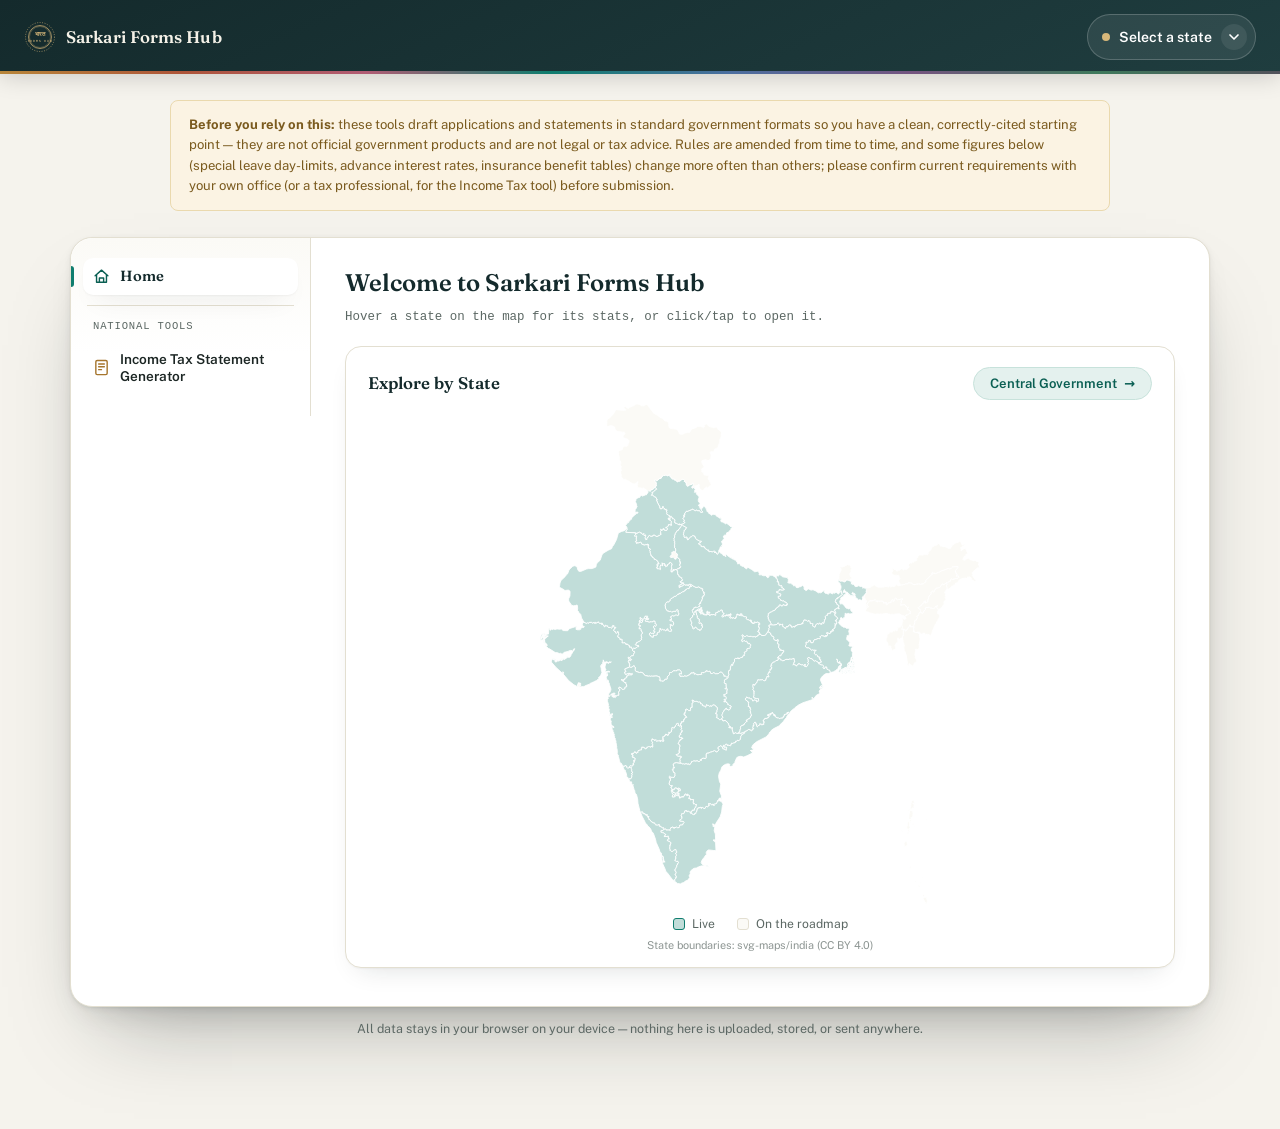
==== commit f598949e: "Adding rest of the files" ====
--- a/index.html
+++ b/index.html
@@ -7,11 +7,12 @@
 <link rel="preconnect" href="https://fonts.gstatic.com" crossorigin>
 <link href="https://fonts.googleapis.com/css2?family=Fraunces:opsz,wght@9..144,500;9..144,600;9..144,700&family=Public+Sans:wght@400;500;600;700&family=IBM+Plex+Mono:wght@500;600&display=swap" rel="stylesheet">
 <title>Sarkari Forms Hub</title>
+<link rel="stylesheet" href="assets/css/shared-document.css">
 <link rel="stylesheet" href="assets/css/shared-ui.css">
 </head>
 <body>
-  <nav class="top-nav">
-    <a href="index.html" class="nav-brand">
+  <nav class="top-nav screen-only">
+    <a href="#home" class="nav-brand" id="nav_brand">
       <svg class="app-seal" viewBox="0 0 64 64" xmlns="http://www.w3.org/2000/svg" role="img" aria-label="Seal emblem">
         <circle cx="32" cy="32" r="29" fill="none" stroke="currentColor" stroke-width="1.2" stroke-dasharray="2 3"/>
         <circle cx="32" cy="32" r="23" fill="none" stroke="currentColor" stroke-width="1.4"/>
@@ -36,81 +37,351 @@
     </div>
   </nav>
 
-  <div class="container hub-dashboard">
+  <div class="container hub-dashboard screen-only">
     <div class="disclaimer-banner">
-      <strong>Before you rely on this:</strong> these tools draft applications and statements in standard government formats so you have a clean, correctly-cited starting point — they are not official government products and are not legal or tax advice. Rules are amended from time to time; please confirm current requirements with your own office before submission.
+      <strong>Before you rely on this:</strong> these tools draft applications and statements in standard government formats so you have a clean, correctly-cited starting point — they are not official government products and are not legal or tax advice. Rules are amended from time to time, and some figures below (special leave day-limits, advance interest rates, insurance benefit tables) change more often than others; please confirm current requirements with your own office (or a tax professional, for the Income Tax tool) before submission.
     </div>
 
-    <div id="state_content_area"></div>
-
-    <div class="section dashboard-section">
-      <h2><span class="step-badge">&#9733;</span> National Tools</h2>
-      <p class="sub-hint">Not tied to any one state — these apply the same way across India.</p>
-      <div id="national_tools" class="card-grid"></div>
+    <div class="dashboard-shell">
+      <div class="dashboard-layout" id="dashboard_layout">
+        <aside class="dashboard-sidebar" id="dashboard_sidebar" aria-label="Dashboard navigation"></aside>
+        <div class="dashboard-main">
+          <div id="state_content_area"></div>
+        </div>
+      </div>
     </div>
 
     <p class="privacy-note">All data stays in your browser on your device — nothing here is uploaded, stored, or sent anywhere.</p>
   </div>
 
+  <!-- Whichever tool is open lives here — cloned fresh from its <template>
+       below the first time it's opened, then reused (data preserved) for
+       as long as the user stays on that same tool. See
+       assets/js/engine-common.js's openDashboardTool for the mount logic. -->
+  <div id="tool_mount"></div>
+
+  <!-- =====================================================================
+       TEMPLATE: shared by every state's leave/service form generator
+       (Kerala, Central Government, and every state added after them).
+       Driven entirely by assets/js/state-tool-engine.js plus that state's
+       data object (assets/js/data/<state>.js) — Employee Profile and each
+       type's "Additional Particulars" are rendered dynamically from data
+       (profileFields / extraFields), not hardcoded per state. Adding a new
+       state does NOT mean touching this template.
+       ===================================================================== -->
+  <template id="tpl_state_tool">
+    <form id="stateForm" onsubmit="event.preventDefault();">
+      <select id="leave_type" class="visually-hidden" aria-hidden="true" tabindex="-1"></select>
+      <div class="modal-overlay" id="app_modal">
+        <div class="modal-dialog form-modal-dialog" role="dialog" aria-modal="true" aria-label="Application">
+          <div class="app-modal-view" id="panel_form">
+          <div class="modal-toolbar">
+            <div class="state-switcher" id="type_switcher">
+              <button type="button" class="state-switcher-trigger" id="type_switcher_trigger" aria-haspopup="listbox" aria-expanded="false">
+                <span id="type_switcher_icon"></span>
+                <span id="type_switcher_label">Choose application&hellip;</span>
+                <svg class="chevron" viewBox="0 0 24 24" fill="none" stroke="currentColor" stroke-width="2.5" stroke-linecap="round" stroke-linejoin="round"><polyline points="6 9 12 15 18 9"/></svg>
+              </button>
+              <div class="state-switcher-panel" role="listbox" aria-label="Choose an application type">
+                <div class="state-search-wrap">
+                  <input type="text" id="type_search" placeholder="Search application types&hellip;" autocomplete="off">
+                </div>
+                <div class="state-list" id="type_list"></div>
+              </div>
+            </div>
+            <button type="button" class="modal-close-btn" onclick="st_closeAppModal()" aria-label="Close">&times;</button>
+          </div>
+          <div class="rule-hint" id="modal_rule_caption" style="padding:10px 22px 0;"><span class="category-dot" id="category_dot"></span><span id="rule_hint"></span></div>
+          <div class="modal-body">
+      <div class="section">
+        <h2><span class="step-badge">1</span> Employee Profile</h2>
+        <p class="sub-hint">Fill this in once — it is reused for every application you generate.</p>
+        <div class="grid" id="profile_fields_mount"></div>
+      </div>
+      <div class="section">
+        <h2><span class="step-badge">2</span> Digital Signature (Auto Background Isolation)</h2>
+        <div class="form-group full-width">
+          <label>Upload Photo / Scan of Signature</label>
+          <input type="file" id="sig_upload" accept="image/*" onchange="processSignatureUpload(this)">
+          <div class="help-text">Upload any snapshot of your signature on paper. The app isolates the ink, strips the background, and places it above signature lines across all generated pages. Everything happens in your browser — the image is never uploaded anywhere. Note: many offices still require a wet-ink signature on the printed copy, so check before treating this as sufficient on its own.</div>
+        </div>
+        <div class="sig-preview-box" id="sig_preview_container" style="display:none;">
+          <div>
+            <span style="font-size:0.85rem; font-weight:600; color:var(--text-soft); display:block; margin-bottom:8px;">Captured Signature:</span>
+            <div class="sig-thumb-frame"><img id="sig_preview_img" src="" alt="Signature Preview"></div>
+          </div>
+        </div>
+        <div class="help-text" id="sig_adjust_help" style="display:none; margin-top:8px;">You can adjust its size and rotation from the Preview step, once you're ready to generate your document.</div>
+      </div>
+      <div class="section">
+        <h2><span class="step-badge">3</span> Application Routing &amp; Dates</h2>
+        <div id="sec_leave_routing">
+          <div class="highlight-box mb-4">
+            <p style="margin-top:0; font-size: 0.9rem; color: var(--accent-deep); font-weight: 600;">Smart Date Engine: Enter Start &amp; End Date to auto-calculate duration, OR enter Start Date &amp; Duration to auto-calculate End Date.</p>
+            <div class="grid-3">
+              <div class="form-group"><label class="required">Leave Start Date</label><input type="date" id="start"></div>
+              <div class="form-group"><label class="required">Leave End Date</label><input type="date" id="end"></div>
+              <div class="form-group"><label class="required">Leave Duration</label>
+                <div style="display:flex; gap:5px;">
+                  <input type="number" id="dur_num" style="width:50%">
+                  <select id="dur_unit" style="width:50%">
+                    <option value="days">Days</option><option value="months">Months</option><option value="years">Years</option>
+                  </select>
+                </div>
+              </div>
+            </div>
+            <div class="form-group full-width mt-4"><label class="required">Formal Duration String (Printed on Forms)</label><input type="text" id="duration_str" placeholder="e.g., 5 Years or 120 Days"></div>
+          </div>
+          <div class="grid">
+            <div class="form-group full-width"><label class="required">Ground / Reason Applied For</label><input type="text" id="reason">
+              <div class="help-text">Auto-filled based on the application type you selected above — feel free to edit the wording.</div>
+            </div>
+            <div class="form-group"><label class="required">Address During Leave</label><textarea id="address" rows="2"></textarea></div>
+          </div>
+        </div>
+        <div class="grid" style="margin-top:20px;">
+          <div class="form-group"><label class="required">Application Place</label><input type="text" id="place" required></div>
+          <div class="form-group"><label class="required">Application Date</label><input type="date" id="app_date" required></div>
+          <div class="form-group full-width"><label class="required">Forward To (Recipient's Designation)</label><input type="text" id="controlling" required>
+            <div class="help-text" id="controlling_hint" style="display:none;"></div>
+          </div>
+        </div>
+      </div>
+      <div class="section hidden-section" id="sec_dynamic_fields">
+        <h2><span class="step-badge">4</span> Additional Particulars</h2>
+        <div class="grid" id="dynamic_fields_mount"></div>
+      </div>
+      <div class="section hidden-section" id="form_extra_fields_wrap">
+        <h2><span class="step-badge">5</span> Additional Form Data</h2>
+        <div class="grid" id="form_extra_fields_mount"></div>
+      </div>
+      <div class="modal-footer">
+        <button type="button" class="print-btn" onclick="st_showPreviewPanel()">Preview Application &rarr;</button>
+      </div>
+          </div>
+          </div>
+          <div class="app-modal-view hidden-section" id="panel_preview">
+            <div class="modal-toolbar">
+              <button type="button" class="modal-back-btn" onclick="st_showFormPanel()" aria-label="Back to form">&larr;</button>
+              <div class="modal-sig-controls" id="modal_sig_controls" style="display:none;">
+                <div class="sig-adjust-row">
+                  <label for="sig_scale_modal">Size</label>
+                  <input type="range" id="sig_scale_modal" min="50" max="400" value="100" step="1" oninput="updateSigTransform('modal')">
+                  <span id="sig_scale_val_modal">100%</span>
+                </div>
+                <div class="sig-adjust-row">
+                  <label for="sig_rotate_modal">Rotate</label>
+                  <input type="range" id="sig_rotate_modal" min="-180" max="180" value="0" step="1" oninput="updateSigTransform('modal')">
+                  <span id="sig_rotate_val_modal">0&deg;</span>
+                </div>
+              </div>
+              <button type="button" class="modal-close-btn" onclick="st_closeAppModal()" aria-label="Close">&times;</button>
+            </div>
+            <div class="modal-body" id="preview-render-target"></div>
+            <div class="modal-footer">
+              <button type="button" class="print-btn" onclick="st_generatePDF()">Print PDF</button>
+            </div>
+          </div>
+        </div>
+      </div>
+    </form>
+    <div id="document-preview" class="print-only"></div>
+  </template>
+
+  <!-- =====================================================================
+       TEMPLATE: Income Tax Statement Generator
+       ===================================================================== -->
+  <template id="tpl_income_tax">
+    <form id="itForm" onsubmit="event.preventDefault();">
+      <div class="modal-overlay" id="app_modal">
+        <div class="modal-dialog form-modal-dialog" role="dialog" aria-modal="true" aria-label="Income Tax Statement Generator">
+          <div class="app-modal-view" id="panel_form">
+          <div class="modal-toolbar">
+            <h3>Income Tax Statement Generator</h3>
+            <button type="button" class="modal-close-btn" onclick="it_closeAppModal()" aria-label="Close">&times;</button>
+          </div>
+          <div class="rule-hint" style="padding:10px 22px 0;">FY 2026-27 (AY 2027-28) — Old vs New Regime comparison</div>
+          <div class="modal-body">
+      <div class="section">
+        <h2><span class="step-badge">1</span> Your Details</h2>
+        <div class="grid">
+          <div class="form-group"><label class="required">Full Name</label><input type="text" id="it_name" required></div>
+          <div class="form-group"><label>PAN</label><input type="text" id="it_pan" placeholder="Optional"></div>
+          <div class="form-group"><label>Designation</label><input type="text" id="it_designation"></div>
+          <div class="form-group"><label>Office / Employer</label><input type="text" id="it_office"></div>
+          <div class="form-group"><label>Place</label><input type="text" id="it_place" placeholder="e.g., Thiruvananthapuram"></div>
+          <div class="form-group"><label>Date</label><input type="date" id="it_date"></div>
+        </div>
+      </div>
+      <div class="section">
+        <h2><span class="step-badge">2</span> Monthly Pay &amp; Deductions</h2>
+        <div class="grid">
+          <div class="form-group">
+            <label>Provident Fund / Pension Scheme</label>
+            <select id="it_pf_scheme">
+              <option value="nps">National Pension System (NPS) — joined service on/after ~2004</option>
+              <option value="gpf">General Provident Fund (GPF) — joined service before ~2004</option>
+            </select>
+            <div class="help-text">Old Regime only, either way: your own monthly contribution below is claimed under Section 80C (GPF) or Section 80CCD(1)/80CCD(1B) (NPS) — don't re-enter it under Deductions below.</div>
+          </div>
+        </div>
+        <div class="help-text" style="margin-top:2px;">Pay drawn for March 2026 through February 2027 is what's actually received as salary during FY 2026-27 — government pay is credited a month in arrears, so this matches how a DDO prepares an annual pay certificate. Fill in the first row, then use "Copy Row 1 to All Months" and adjust only the months that actually changed (increment, DA revision, etc).</div>
+        <div class="pay-grid-actions"><button type="button" class="print-btn" id="it_fill_down_btn">Copy Row 1 to All Months &darr;</button></div>
+        <div class="pay-grid-wrap"><table class="pay-grid" id="it_pay_grid"></table></div>
+        <div class="help-text">"Other Deduction" is for your own payslip record only (e.g. Group Insurance premium, festival advance recovery, society loan) — it does not reduce your taxable income; only the PF/NPS and Professional Tax columns feed the tax computation below.</div>
+      </div>
+      <div class="section">
+        <h2><span class="step-badge">3</span> Other Annual Income</h2>
+        <div class="grid">
+          <div class="form-group"><label>Bonus / Ex-gratia</label><input type="number" id="it_bonus" min="0" placeholder="e.g., 15000"></div>
+          <div class="form-group"><label>Earned Leave Encashment (Leave Surrender)</label><input type="number" id="it_leave_encash" min="0" placeholder="e.g., 30000"></div>
+          <div class="form-group" style="align-self:end;"><label style="display:flex; align-items:center; gap:8px; font-weight:500;"><input type="checkbox" id="it_leave_retirement" style="width:auto;"> Paid at retirement / superannuation</label></div>
+          <div class="form-group"><label>Employer's NPS Contribution — 80CCD(2)</label><input type="number" id="it_80ccd2" min="0" placeholder="Optional">
+            <div class="help-text">Deductible under both regimes — leave blank if not applicable.</div>
+          </div>
+        </div>
+        <div class="help-text">For a Central/State Government employee, leave encashment is fully exempt under Section 10(10AA) <strong>only when paid at retirement or superannuation</strong>. Leave surrendered while still in service (e.g. alongside LTC) is fully taxable — leave the checkbox unticked in that case.</div>
+      </div>
+      <div class="section">
+        <h2><span class="step-badge">4</span> HRA Details (used for Old Regime only)</h2>
+        <div class="grid">
+          <div class="form-group"><label>Annual Rent Paid</label><input type="number" id="it_rent_paid" min="0" placeholder="e.g., 240000"></div>
+          <div class="form-group"><label>City Type</label>
+            <select id="it_city">
+              <option value="metro">Metro (Delhi, Mumbai, Kolkata, Chennai, Bengaluru, Hyderabad, Pune, Ahmedabad) — 50%</option>
+              <option value="nonmetro">Other city — 40%</option>
+            </select>
+          </div>
+        </div>
+        <div class="help-text">HRA exemption is only available under the Old Regime, and is computed month-by-month against each month's Basic+DA and HRA above (rent is assumed even across all 12 months). The 8-city metro list is effective FY 2026-27 under the Income-tax Rules, 2026 — if this hasn't reached your payroll system yet, confirm with your DDO before relying on the 50% rate for the four newly-added cities.</div>
+      </div>
+      <div class="section">
+        <h2><span class="step-badge">5</span> Other Deductions (Old Regime only)</h2>
+        <div class="grid">
+          <div class="form-group full-width"><label>Section 80C — other investments (PPF, ELSS, life insurance, home loan principal, etc.)</label><input type="number" id="it_80c" min="0" placeholder="e.g., 50000">
+            <div class="help-text">Combined with your GPF/NPS contribution above, capped at ₹1,50,000 total.</div>
+          </div>
+          <div class="form-group"><label>Section 80D — Health Insurance (Self / Family)</label><input type="number" id="it_80d_self" min="0" placeholder="e.g., 20000"></div>
+          <div class="form-group" style="align-self:end;"><label style="display:flex; align-items:center; gap:8px; font-weight:500;"><input type="checkbox" id="it_80d_self_senior" style="width:auto;"> I am a senior citizen (cap ₹50,000)</label></div>
+          <div class="form-group"><label>Section 80D — Health Insurance (Parents)</label><input type="number" id="it_80d_parent" min="0" placeholder="e.g., 25000"></div>
+          <div class="form-group" style="align-self:end;"><label style="display:flex; align-items:center; gap:8px; font-weight:500;"><input type="checkbox" id="it_80d_parent_senior" style="width:auto;"> Parents are senior citizens (cap ₹50,000)</label></div>
+        </div>
+      </div>
+      <div class="btn-group">
+        <button type="button" class="print-btn" id="it_compute_btn">Compute Old vs New Regime &rarr;</button>
+      </div>
+      <div class="section hidden-section" id="it_results">
+        <h2><span class="step-badge">&#10003;</span> Comparison</h2>
+        <div id="it_results_table"></div>
+      </div>
+      <div class="modal-footer hidden-section" id="it_preview_btn_wrap">
+        <button type="button" class="print-btn" onclick="it_showPreviewPanel()">Preview Printable Statement &rarr;</button>
+      </div>
+          </div>
+          </div>
+          <div class="app-modal-view hidden-section" id="panel_preview">
+            <div class="modal-toolbar">
+              <button type="button" class="modal-back-btn" onclick="it_showFormPanel()" aria-label="Back to form">&larr;</button>
+              <button type="button" class="modal-close-btn" onclick="it_closeAppModal()" aria-label="Close">&times;</button>
+            </div>
+            <div class="modal-body" id="preview-render-target"></div>
+            <div class="modal-footer">
+              <button type="button" class="print-btn" onclick="it_generatePDF()">Print PDF</button>
+            </div>
+          </div>
+        </div>
+      </div>
+    </form>
+    <div id="document-preview" class="print-only">
+      <div class="page">
+        <div id="it_page_body"></div>
+      </div>
+      <div class="page">
+        <div id="it_annexure_body"></div>
+      </div>
+    </div>
+  </template>
+
+  <script src="assets/js/engine-common.js"></script>
+  <script src="assets/js/state-tool-engine.js"></script>
+  <script src="assets/js/data/registry.js"></script>
+  <script src="assets/js/data/india-map.js"></script>
+  <script src="assets/js/data/kerala.js"></script>
+  <script src="assets/js/data/central.js"></script>
+  <script src="assets/js/data/tamilnadu.js"></script>
+  <script src="assets/js/data/karnataka.js"></script>
+  <script src="assets/js/data/maharashtra.js"></script>
+  <script src="assets/js/data/andhrapradesh.js"></script>
+  <script src="assets/js/data/telangana.js"></script>
+  <script src="assets/js/data/goa.js"></script>
+  <script src="assets/js/data/gujarat.js"></script>
+  <script src="assets/js/data/madhyapradesh.js"></script>
+  <script src="assets/js/data/chhattisgarh.js"></script>
+  <script src="assets/js/data/rajasthan.js"></script>
+  <script src="assets/js/data/uttarpradesh.js"></script>
+  <script src="assets/js/data/haryana.js"></script>
+  <script src="assets/js/data/punjab.js"></script>
+  <script src="assets/js/data/himachalpradesh.js"></script>
+  <script src="assets/js/data/uttarakhand.js"></script>
+  <script src="assets/js/data/bihar.js"></script>
+  <script src="assets/js/data/jharkhand.js"></script>
+  <script src="assets/js/data/odisha.js"></script>
+  <script src="assets/js/data/westbengal.js"></script>
+  <script src="assets/js/tools/income-tax.js"></script>
+
   <script>
     // ---------------------------------------------------------------------
-    // DATA
-    // ---------------------------------------------------------------------
-    const GROUP_ORDER = ['General Leave (Form 13)', 'Leave Without Allowance (LWA)', 'Family & Medical Leave', 'Casual & Special Leave',
-      'Insurance & Accident Benefits', 'Service & Establishment Matters', 'Advances & Loans', 'Estate / Death Benefit Claims'];
-    const CATEGORY_COLOR_VAR = {
-      'General Leave (Form 13)': '--cat-general', 'Leave Without Allowance (LWA)': '--cat-lwa',
-      'Family & Medical Leave': '--cat-family', 'Casual & Special Leave': '--cat-casual',
-      'Insurance & Accident Benefits': '--cat-insurance', 'Service & Establishment Matters': '--cat-service',
-      'Advances & Loans': '--cat-advance', 'Estate / Death Benefit Claims': '--cat-estate',
-    };
-    // One small hand-drawn icon per category — chosen for what the category actually
-    // is about (a calendar for routine leave, a paper plane for going elsewhere, a
-    // heart for family matters), not decoration for its own sake.
-    const CATEGORY_ICONS = {
-      'General Leave (Form 13)': '<rect x="3" y="4" width="18" height="18" rx="2"/><line x1="16" y1="2" x2="16" y2="6"/><line x1="8" y1="2" x2="8" y2="6"/><line x1="3" y1="10" x2="21" y2="10"/>',
-      'Leave Without Allowance (LWA)': '<path d="M22 2 11 13"/><path d="M22 2 15 22l-4-9-9-4 20-7z"/>',
-      'Family & Medical Leave': '<path d="M20.8 4.6a5.5 5.5 0 0 0-7.8 0L12 5.6l-1-1a5.5 5.5 0 0 0-7.8 7.8l1 1L12 21l7.8-7.8 1-1a5.5 5.5 0 0 0 0-7.6z"/>',
-      'Casual & Special Leave': '<circle cx="12" cy="12" r="4"/><line x1="12" y1="2" x2="12" y2="4"/><line x1="12" y1="20" x2="12" y2="22"/><line x1="4.9" y1="4.9" x2="6.3" y2="6.3"/><line x1="17.7" y1="17.7" x2="19.1" y2="19.1"/><line x1="2" y1="12" x2="4" y2="12"/><line x1="20" y1="12" x2="22" y2="12"/><line x1="4.9" y1="19.1" x2="6.3" y2="17.7"/><line x1="17.7" y1="6.3" x2="19.1" y2="4.9"/>',
-      'Insurance & Accident Benefits': '<path d="M12 2 4 5v6c0 5 3.4 8.4 8 11 4.6-2.6 8-6 8-11V5z"/>',
-      'Service & Establishment Matters': '<path d="M14 2H6a2 2 0 0 0-2 2v16a2 2 0 0 0 2 2h12a2 2 0 0 0 2-2V8z"/><path d="M14 2v6h6"/><path d="M9 15l2 2 4-4"/>',
-      'Advances & Loans': '<circle cx="9" cy="9" r="6"/><circle cx="15" cy="15" r="6"/>',
-      'Estate / Death Benefit Claims': '<path d="M4 19.5A2.5 2.5 0 0 1 6.5 17H20"/><path d="M6.5 2H20v20H6.5A2.5 2.5 0 0 1 4 19.5v-15A2.5 2.5 0 0 1 6.5 2z"/>',
-    };
-    const KERALA_TYPES = {"el":{"label":"Earned Leave","group":"General Leave (Form 13)","rule":"Rule 78, Part I, K.S.R."},"hpl":{"label":"Half Pay Leave","group":"General Leave (Form 13)","rule":"Rule 83, Part I, K.S.R."},"commuted":{"label":"Commuted Leave","group":"General Leave (Form 13)","rule":"Rule 84, Part I, K.S.R."},"leavenotdue":{"label":"Leave Not Due","group":"General Leave (Form 13)","rule":"Rule 85, Part I, K.S.R."},"lwa_abroad":{"label":"LWA \u2014 Employment Abroad","group":"Leave Without Allowance (LWA)","rule":"Rule 88 & Appendix XII-A, Part I, K.S.R."},"lwa_india":{"label":"LWA \u2014 Employment within India","group":"Leave Without Allowance (LWA)","rule":"Rule 88 & Appendix XII-A, Part I, K.S.R."},"lwa_study":{"label":"LWA \u2014 Higher Studies","group":"Leave Without Allowance (LWA)","rule":"Rule 88 & Appendix XII-B, Part I, K.S.R."},"lwa_spouse":{"label":"LWA \u2014 Joining Spouse","group":"Leave Without Allowance (LWA)","rule":"Rule 88 & Appendix XII-C, Part I, K.S.R."},"maternity":{"label":"Maternity Leave","group":"Family & Medical Leave","rule":"Rule 100, Part I, K.S.R."},"miscarriage":{"label":"Miscarriage / Abortion Leave","group":"Family & Medical Leave","rule":"Rule 101, Part I, K.S.R."},"hysterectomy":{"label":"Hysterectomy Leave","group":"Family & Medical Leave","rule":"Rule 101-A, Part I, K.S.R."},"paternity":{"label":"Paternity Leave","group":"Family & Medical Leave","rule":"Rule 102-B, Part I, K.S.R."},"adoption":{"label":"Child Adoption Leave","group":"Family & Medical Leave","rule":"Part I, K.S.R. (Child Adoption Leave provisions \u2014 confirm current rule number with your DDO)"},"hospital":{"label":"Hospital Leave","group":"Family & Medical Leave","rule":"Rule 103, Part I, K.S.R."},"cl":{"label":"Casual Leave","group":"Casual & Special Leave","rule":"Appendix VII, Part I, K.S.R."},"scl":{"label":"Special Casual Leave","group":"Casual & Special Leave","rule":"Appendix VII, Section II, Part I, K.S.R."},"compensation":{"label":"Compensation Leave","group":"Casual & Special Leave","rule":"Appendix VII, Section III, Part I, K.S.R."},"sli_proposal":{"label":"SLI \u2014 New Policy Proposal","group":"Insurance & Accident Benefits","rule":"Kerala State Insurance Department"},"sli_nomination":{"label":"SLI \u2014 Change of Nomination","group":"Insurance & Accident Benefits","rule":"Kerala State Insurance Department"},"sli_loan":{"label":"SLI \u2014 Loan Against Policy","group":"Insurance & Accident Benefits","rule":"Kerala State Insurance Department"},"sli_claim":{"label":"SLI \u2014 Claim (Maturity / Death)","group":"Insurance & Accident Benefits","rule":"Kerala State Insurance Department"},"jr_nomination":{"label":"Jeevan Raksha (GPAIS) \u2014 Nomination","group":"Insurance & Accident Benefits","rule":"Kerala State Insurance Department (formerly GPAIS)"},"jr_claim":{"label":"Jeevan Raksha (GPAIS) \u2014 Claim","group":"Insurance & Accident Benefits","rule":"Kerala State Insurance Department (formerly GPAIS)"},"fbs_closure":{"label":"Family Benefit Scheme \u2014 Closure / Claim","group":"Insurance & Accident Benefits","rule":"Family Benefit Scheme (FBS)"},"toc":{"label":"Transfer of Charge Report","group":"Service & Establishment Matters","rule":"Article 81(a), Chapter IV, K.F.C. (Form 7 & Form 8/8A)"},"probation":{"label":"Probation Declaration","group":"Service & Establishment Matters","rule":"Kerala Service Rules / Special Rules"},"pay_option":{"label":"Pay Revision / Higher Grade Option","group":"Service & Establishment Matters","rule":"Pay Revision Rules / Time Bound Higher Grade Scheme"},"nps_reg":{"label":"NPS Subscriber Registration","group":"Service & Establishment Matters","rule":"National Pension System (for those who joined on/after 01.04.2013)"},"hba":{"label":"House Building Advance (HBA) Application","group":"Advances & Loans","rule":"Kerala Financial Code, Form No. 29"},"mva":{"label":"Motor Vehicle Advance Application","group":"Advances & Loans","rule":"Kerala Financial Code (Motor Vehicle Advance scheme)"},"indemnity":{"label":"Indemnity Bond \u2014 Deceased Employee's Dues","group":"Estate / Death Benefit Claims","rule":"Kerala Financial Code, Form No. 9"}};
-
+    // NATIONAL TOOLS
+    // ---------------------------------------------------------------------
     const NATIONAL_TOOLS = [
-      { name: 'Income Tax Statement Generator', note: 'Old vs New regime, HRA &amp; 80C/80D, printable statement — in progress' },
+      { key: 'income_tax', name: 'Income Tax Statement Generator', note: 'Monthly pay register, Old vs New regime, HRA & 80C/80D, printable statement', live: true, tpl: 'tpl_income_tax', initFn: 'it_init', openFn: 'it_openAppModal' },
     ];
-
-    // Kerala is handled separately (it's live); every other entry here is on
-    // the roadmap. Region is kept as searchable metadata in the switcher, not
-    // as a grouping — with 35 mostly-identical "coming soon" entries, a flat
-    // searchable list scans faster than eight subheaded clusters.
+    // National tools apply to every government uniformly (the IT Act doesn't
+    // vary by state), so they're reachable from Home's module grid AND from
+    // every live state/central module's own sidebar (see renderSidebar) —
+    // one lookup here, not a hardcoded template/init/open triple duplicated
+    // at each call site. A newly-registered state gets this for free since
+    // the sidebar section is built from NATIONAL_TOOLS + "is a module open",
+    // not per-state markup.
+    function openNationalTool(key) {
+      const t = NATIONAL_TOOLS.find(x => x.key === key);
+      if (!t || !t.live) return;
+      openDashboardTool(t.key, t.tpl, t.initFn, t.openFn, null);
+    }
+
+    // Every state/UT not yet built is a roadmap placeholder. Region is kept
+    // as searchable metadata in the switcher, not as a grouping — with ~30
+    // mostly-identical "coming soon" entries, a flat searchable list scans
+    // faster than eight subheaded clusters. Any entry here whose key also
+    // appears in STATE_REGISTRY (assets/js/data/registry.js) is filtered out
+    // below — once a state is built, it moves from this placeholder list to
+    // the registry and nothing here needs to change.
+    function slugify(s) { return s.toLowerCase().replace(/&/g, 'and').replace(/[^a-z0-9]+/g, '-').replace(/(^-|-$)/g, ''); }
     const OTHER_STATES = [
-      ['Andhra Pradesh','South'], ['Karnataka','South'], ['Tamil Nadu','South'], ['Telangana','South'],
-      ['Haryana','North'], ['Himachal Pradesh','North'], ['Punjab','North'], ['Rajasthan','North'], ['Uttar Pradesh','North'], ['Uttarakhand','North'],
-      ['Chhattisgarh','West & Central'], ['Goa','West & Central'], ['Gujarat','West & Central'], ['Madhya Pradesh','West & Central'], ['Maharashtra','West & Central'],
-      ['Bihar','East'], ['Jharkhand','East'], ['Odisha','East'], ['West Bengal','East'],
       ['Arunachal Pradesh','Northeast'], ['Assam','Northeast'], ['Manipur','Northeast'], ['Meghalaya','Northeast'], ['Mizoram','Northeast'], ['Nagaland','Northeast'], ['Sikkim','Northeast'], ['Tripura','Northeast'],
       ['Andaman & Nicobar Islands','Union Territory'], ['Chandigarh','Union Territory'], ['Dadra & Nagar Haveli and Daman & Diu','Union Territory'], ['Delhi (NCT)','Union Territory'], ['Jammu & Kashmir','Union Territory'], ['Ladakh','Union Territory'], ['Lakshadweep','Union Territory'], ['Puducherry','Union Territory'],
-    ].map(([name, region]) => ({ key: slugify(name), name, region }));
-
-    function slugify(s) { return s.toLowerCase().replace(/&/g, 'and').replace(/[^a-z0-9]+/g, '-').replace(/(^-|-$)/g, ''); }
-
-    const ALL_ENTRIES = [{ key: 'kerala', name: 'Kerala', region: 'South', live: true }, ...OTHER_STATES.map(s => ({ ...s, live: false }))];
-
-    // ---------------------------------------------------------------------
-    // STATE SWITCHER
-    // ---------------------------------------------------------------------
-    let currentKey = null;
+    ].map(([name, region]) => ({ key: slugify(name), name, region, live: false }));
+
+    // ---------------------------------------------------------------------
+    // STATE SWITCHER — driven by STATE_REGISTRY (single source of truth,
+    // also used by the tool engine itself), not a duplicated type mirror.
+    // ---------------------------------------------------------------------
+    const REGISTRY_KEYS = new Set(window.STATE_REGISTRY.map(s => s.key));
+    const ALL_ENTRIES = [
+      ...window.STATE_REGISTRY,
+      ...OTHER_STATES.filter(s => !REGISTRY_KEYS.has(s.key)),
+    ];
+
+    let currentKey = null;          // 'home' | a state/module key
+    let activeCategorySlot = 'all'; // which category is filtered into view within the current module
     let kbdIndex = -1;
 
     function renderStateList(filter) {
       const q = (filter || '').trim().toLowerCase();
       const list = document.getElementById('state_list');
-      const live = ALL_ENTRIES.filter(e => e.live && matches(e, q));
-      const rest = ALL_ENTRIES.filter(e => !e.live && matches(e, q));
+      const byName = (a, b) => a.name.localeCompare(b.name);
+      const live = ALL_ENTRIES.filter(e => e.live && matches(e, q)).sort(byName);
+      const rest = ALL_ENTRIES.filter(e => !e.live && matches(e, q)).sort(byName);
       let html = '';
       if (live.length) {
         html += '<div class="state-list-label">Live now</div>';
@@ -149,65 +420,400 @@
       document.getElementById('state_switcher').classList.contains('open') ? closeSwitcher() : openSwitcher();
     }
 
+    // ---------------------------------------------------------------------
+    // NAVIGATION — 'home' is a pseudo-entry (not in ALL_ENTRIES; it isn't a
+    // government to pick from the switcher). selectState() is the one
+    // function every nav surface (switcher, sidebar Home button, module
+    // cards, browser back/forward) funnels through.
+    // ---------------------------------------------------------------------
     function selectState(key) {
-      currentKey = key;
+      // Navigating to a different top-level view (Home <-> a government)
+      // should land at the top, like any app screen change — otherwise a
+      // module card clicked from partway down the Home page leaves the new
+      // view scrolled to that same position, which reads as broken.
+      const isViewChange = key !== currentKey;
+      if (key === 'home') {
+        currentKey = 'home';
+        closeSwitcher();
+        window.location.hash = 'home';
+        document.getElementById('state_content_area').innerHTML = renderHomeHtml();
+        renderSidebar();
+        if (isViewChange) window.scrollTo(0, 0);
+        return;
+      }
       const entry = ALL_ENTRIES.find(e => e.key === key);
       if (!entry) return;
+      if (currentKey !== key) activeCategorySlot = 'overview'; // fresh module lands on its own stats overview, not a raw card dump
+      currentKey = key;
       document.getElementById('trigger_label').textContent = entry.name;
       document.getElementById('trigger_dot').style.background = entry.live ? 'var(--gold)' : 'var(--line)';
       closeSwitcher();
       window.location.hash = key;
       try { localStorage.setItem('sfh_last_state', key); } catch (e) { /* private browsing or blocked — fine, just skip persistence */ }
       renderStateContent(entry);
+      if (isViewChange) window.scrollTo(0, 0);
     }
 
     function renderStateContent(entry) {
       const area = document.getElementById('state_content_area');
       // restart the entrance animation on every switch
       area.style.animation = 'none'; void area.offsetWidth; area.style.animation = '';
-      if (entry.live) {
-        area.innerHTML = renderKeralaHtml();
+      if (entry.live && window.STATE_DATA[entry.key]) {
+        area.innerHTML = renderModuleBody(entry.key, activeCategorySlot);
+        fitStateLocatorViewBox();
       } else {
         area.innerHTML = renderComingSoonHtml(entry.name);
       }
-    }
-
-    function renderKeralaHtml() {
-      const blocks = GROUP_ORDER.map(groupName => {
-        const keys = Object.keys(KERALA_TYPES).filter(k => KERALA_TYPES[k].group === groupName);
+      renderSidebar();
+    }
+
+    // Dispatcher for whatever's currently active in the sidebar for this
+    // module: 'overview' (default — this government's own stats, see
+    // buildStateOverviewHtml), 'all' (every category's cards), or one
+    // specific category slot (that category's cards only).
+    function renderModuleBody(stateKey, activeSlot) {
+      const sd = window.STATE_DATA[stateKey];
+      const count = Object.keys(sd.types).length;
+      const header = '<div class="state-hero"><h2>' + sd.heroTitle + '</h2></div>' +
+        '<p class="state-hero-meta">' + count + ' application types across ' + sd.groupOrder.length + ' categories &middot; ' + sd.heroMeta + '</p>';
+      const body = (!activeSlot || activeSlot === 'overview') ? buildStateOverviewHtml(sd) : renderTypeGrid(sd, stateKey, activeSlot);
+      return '<div class="state-content">' + header + body + '</div>';
+    }
+
+    // Per-government stats overview — the default view on entering a
+    // module. Real counts from this government's own data, not the
+    // cross-government comparison (that lives on Home) — a bar per
+    // category, in that category's own established color (already used
+    // site-wide for its dot/icon, so this isn't a new hue, just reusing a
+    // fixed one), directly axis-labeled so no separate legend is needed.
+    function buildStateOverviewHtml(sd) {
+      const perCategory = sd.groupOrder.map(g => ({
+        slot: g.slot, name: g.name,
+        count: Object.keys(sd.types).filter(k => sd.types[k].group === g.slot).length,
+      })).filter(c => c.count > 0);
+      const total = perCategory.reduce((s, c) => s + c.count, 0);
+      const busiest = perCategory.reduce((a, b) => (b.count > a.count ? b : a), perCategory[0]);
+
+      const kpis = [
+        { label: 'Application Types', value: total },
+        { label: 'Categories Covered', value: perCategory.length },
+        { label: 'Most Types In', value: busiest.name },
+      ].map(k => '<div class="stat-tile"><div class="stat-tile-label">' + k.label + '</div><div class="stat-tile-value' + (typeof k.value === 'string' ? ' stat-tile-value-text' : '') + '">' + k.value + '</div></div>').join('');
+
+      // Horizontal bars — category names are genuinely long ("Insurance &
+      // Accident Benefits", "Estate / Death Benefit Claims"), and a vertical
+      // column chart has no room for that text without labels colliding.
+      // Horizontal bars give labels a full row's width to breathe.
+      const max = Math.max.apply(null, perCategory.map(c => c.count).concat(1));
+      const rowH = 30, barH = 18, labelW = 190, padRight = 34, padTop = 8, w = 560;
+      const barAreaW = w - labelW - padRight;
+      const h = perCategory.length * rowH + padTop;
+      const rows = perCategory.map((c, i) => {
+        const barLen = Math.max(3, Math.round((c.count / max) * barAreaW));
+        const y = padTop + i * rowH;
+        const barY = y + (rowH - barH) / 2;
+        const slot = window.CATEGORY_SLOTS[c.slot];
+        const colorVar = slot ? slot.colorVar : '--accent';
+        return '<g><title>' + c.name + ': ' + c.count + ' application types</title>' +
+          '<text x="' + (labelW - 10) + '" y="' + (y + rowH / 2) + '" dominant-baseline="middle" text-anchor="end" class="chart-axis-label">' + c.name + '</text>' +
+          '<rect class="chart-bar" x="' + labelW + '" y="' + barY + '" width="' + barLen + '" height="' + barH + '" rx="5" style="fill: var(' + colorVar + ')"></rect>' +
+          '<text x="' + (labelW + barLen + 8) + '" y="' + (y + rowH / 2) + '" dominant-baseline="middle" class="chart-value">' + c.count + '</text>' +
+          '</g>';
+      }).join('');
+
+      return '<div class="state-overview-top">' +
+        '<div class="state-locator-card">' + buildStateLocatorMapHtml(sd.key) +
+        '<div class="state-locator-label">' + sd.name + '</div></div>' +
+        '<div class="kpi-row kpi-row-3">' + kpis + '</div>' +
+        '</div>' +
+        '<div class="chart-card" style="margin-top:22px;">' +
+        '<div class="chart-card-title">Application Types by Category — ' + sd.name + '</div>' +
+        '<svg viewBox="0 0 ' + w + ' ' + h + '" class="bar-chart bar-chart-horizontal" role="img" aria-label="Bar chart of application types per category for ' + sd.name + '">' +
+        rows + '</svg></div>';
+    }
+
+    // Small locator — reuses the same INDIA_MAP path data as the Home map,
+    // but shows ONLY the current state's own shape (no neighboring states,
+    // no India outline for context) — no hover/tooltip/click, it's a locator
+    // not a picker. Central Government isn't a single place, so it keeps the
+    // full country outline, entirely highlighted, instead of one shape.
+    // The viewBox below is a placeholder (the full India one, so the SVG is
+    // never malformed while empty) — fitStateLocatorViewBox() crops it to
+    // the actual rendered shape's bounding box right after this HTML is
+    // inserted into the DOM (see the two renderModuleBody() call sites).
+    function buildStateLocatorMapHtml(stateKey) {
+      const isCentral = stateKey === 'central';
+      const label = window.STATE_DATA[stateKey] ? window.STATE_DATA[stateKey].name : '';
+      if (isCentral) {
+        const paths = window.INDIA_MAP.states.map(s => '<path class="india-locator-state is-current" d="' + s.d + '"></path>').join('');
+        return '<svg class="india-locator-map" id="state_locator_svg" viewBox="' + window.INDIA_MAP.viewBox + '" role="img" aria-label="' + label + ' applies across all of India">' + paths + '</svg>';
+      }
+      const code = Object.keys(MAP_CODE_TO_KEY).find(c => MAP_CODE_TO_KEY[c] === stateKey);
+      const state = window.INDIA_MAP.states.find(s => s.code === code);
+      if (!state) return '';
+      return '<svg class="india-locator-map" id="state_locator_svg" viewBox="' + window.INDIA_MAP.viewBox + '" role="img" aria-label="Shape of ' + label + '">' +
+        '<path class="india-locator-state is-current" d="' + state.d + '"></path></svg>';
+    }
+    function fitStateLocatorViewBox() {
+      const svg = document.getElementById('state_locator_svg');
+      if (!svg) return;
+      const shapes = svg.querySelectorAll('.india-locator-state');
+      if (shapes.length !== 1) return; // Central's all-India outline keeps its placeholder viewBox as-is
+      const bbox = shapes[0].getBBox();
+      const pad = Math.max(bbox.width, bbox.height) * 0.08;
+      svg.setAttribute('viewBox', (bbox.x - pad) + ' ' + (bbox.y - pad) + ' ' + (bbox.width + pad * 2) + ' ' + (bbox.height + pad * 2));
+    }
+
+    // Card-grid renderer — reads a state's data object directly
+    // (window.STATE_DATA[stateKey], the SAME object the shared engine uses
+    // to run the modal) instead of a duplicated type mirror. Renders ONLY
+    // the one category the sidebar has active — there's no "show everything"
+    // option any more (see Overview for the summary view instead).
+    function renderTypeGrid(sd, stateKey, activeSlot) {
+      const types = sd.types;
+      const groupsToShow = sd.groupOrder.filter(g => g.slot === activeSlot);
+      return '<div style="margin-top:22px;">' + groupsToShow.map(g => {
+        const keys = Object.keys(types).filter(k => types[k].group === g.slot);
         if (!keys.length) return '';
         const cards = keys.map(k => {
-          const t = KERALA_TYPES[k];
-          return '<a class="app-type-card" href="kerala.html?type=' + k + '">' +
-            '<span class="card-name">' + t.label + '</span><span class="card-rule">' + t.rule + '</span></a>';
+          const t = types[k];
+          return '<button type="button" class="app-type-card" onclick="openDashboardTool(\'' + stateKey + '\',\'tpl_state_tool\',\'st_init\',\'st_openAppModal\',\'' + k + '\')">' +
+            '<span class="card-name">' + t.label + '</span><span class="card-rule">' + t.rule + '</span></button>';
         }).join('');
-        return '<div class="category-block" style="--cat-color: var(' + CATEGORY_COLOR_VAR[groupName] + ')">' +
-          '<h3><svg class="category-icon" viewBox="0 0 24 24" fill="none" stroke="currentColor" stroke-width="2" stroke-linecap="round" stroke-linejoin="round">' + CATEGORY_ICONS[groupName] + '</svg>' + groupName + '</h3>' +
+        const slot = window.CATEGORY_SLOTS[g.slot];
+        return '<div class="category-block" style="--cat-color: var(' + (slot ? slot.colorVar : '--accent') + ')">' +
+          '<h3>' + window.categoryIconSvg(g.slot) + g.name + '</h3>' +
           '<div class="card-grid">' + cards + '</div></div>';
-      }).join('');
-      const count = Object.keys(KERALA_TYPES).length;
-      return '<div class="state-content">' +
-        '<div class="state-hero"><h2>Kerala — KSR &amp; Service Forms</h2>' +
-        '<a class="state-open-tool-btn" href="kerala.html">Open the full tool &rarr;</a></div>' +
-        '<p class="state-hero-meta">' + count + ' application types across ' + GROUP_ORDER.length + ' categories &middot; leave, insurance, advances &amp; estate claims</p>' +
-        '<div style="margin-top:22px;">' + blocks + '</div></div>';
-    }
+      }).join('') + '</div>';
+    }
+
+    // ---------------------------------------------------------------------
+    // SIDEBAR — a modern desktop-app-style icon rail: a pinned Home item
+    // (always present) plus, when a module is open, that module's Overview
+    // (default) and its category list as filter buttons — no "show every
+    // category at once" option; clicking a category re-renders the main
+    // pane to show ONLY that category. Rebuilt on every navigation from
+    // renderStateContent/selectState so it always reflects
+    // currentKey/activeCategorySlot.
+    // ---------------------------------------------------------------------
+    function renderSidebar() {
+      const sidebar = document.getElementById('dashboard_sidebar');
+      const isHome = currentKey === 'home';
+      const sd = (!isHome && window.STATE_DATA[currentKey]) ? window.STATE_DATA[currentKey] : null;
+      let html = '<button type="button" class="sidebar-link sidebar-link-home' + (isHome ? ' active' : '') + '" data-nav="home">' +
+        homeIconSvg('sidebar-icon') + '<span class="sidebar-name">Home</span></button>';
+      if (sd) {
+        html += '<div class="sidebar-divider"></div><div class="sidebar-title">' + sd.name + '</div>';
+        html += '<button type="button" class="sidebar-link' + (activeCategorySlot === 'overview' ? ' active' : '') + '" data-category="overview">' +
+          '<svg class="sidebar-icon" viewBox="0 0 24 24" fill="none" stroke="currentColor" stroke-width="2" stroke-linecap="round" stroke-linejoin="round"><rect x="3" y="12" width="4" height="9" rx="1"/><rect x="10" y="7" width="4" height="14" rx="1"/><rect x="17" y="3" width="4" height="18" rx="1"/></svg>' +
+          '<span class="sidebar-name">Overview</span></button>';
+        html += sd.groupOrder.map(g => {
+          const count = Object.keys(sd.types).filter(k => sd.types[k].group === g.slot).length;
+          if (!count) return '';
+          const slot = window.CATEGORY_SLOTS[g.slot];
+          const isActive = activeCategorySlot === g.slot;
+          return '<button type="button" class="sidebar-link' + (isActive ? ' active' : '') + '" data-category="' + g.slot + '" style="--cat-color: var(' + (slot ? slot.colorVar : '--accent') + '); --cat-color-soft: color-mix(in srgb, var(' + (slot ? slot.colorVar : '--accent') + ') 16%, var(--surface))">' +
+            window.categoryIconSvg(g.slot, 'sidebar-icon') +
+            '<span class="sidebar-name">' + g.name + '</span><span class="sidebar-count">' + count + '</span></button>';
+        }).join('');
+      }
+      // National tools (Income Tax Statement Generator, and any future
+      // addition) apply to every government's employees the same way, so
+      // they're pinned in every module's sidebar AND on Home (Home's own
+      // content is just the map now, with no module grid to list them in) —
+      // driven by NATIONAL_TOOLS, so a newly-registered tool shows up
+      // everywhere automatically.
+      const liveTools = NATIONAL_TOOLS.filter(t => t.live);
+      if (liveTools.length) {
+        html += '<div class="sidebar-divider"></div><div class="sidebar-title">National Tools</div>';
+        html += liveTools.map(t => '<button type="button" class="sidebar-link" data-national-tool="' + t.key + '" style="--cat-color: var(--cat-national); --cat-color-soft: color-mix(in srgb, var(--cat-national) 16%, var(--surface))">' +
+          taxIconSvg('sidebar-icon') + '<span class="sidebar-name">' + t.name + '</span></button>').join('');
+      }
+      sidebar.innerHTML = html;
+    }
+    document.getElementById('dashboard_sidebar').addEventListener('click', (e) => {
+      const homeBtn = e.target.closest('[data-nav="home"]');
+      if (homeBtn) { selectState('home'); return; }
+      const toolBtn = e.target.closest('[data-national-tool]');
+      if (toolBtn) { openNationalTool(toolBtn.dataset.nationalTool); return; }
+      const catBtn = e.target.closest('[data-category]');
+      if (!catBtn || !window.STATE_DATA[currentKey]) return;
+      activeCategorySlot = catBtn.dataset.category;
+      const area = document.getElementById('state_content_area');
+      area.style.animation = 'none'; void area.offsetWidth; area.style.animation = '';
+      area.innerHTML = renderModuleBody(currentKey, activeCategorySlot);
+      fitStateLocatorViewBox();
+      renderSidebar();
+    });
 
     function renderComingSoonHtml(name) {
       return '<div class="state-content"><div class="empty-state-panel">' +
         '<svg class="empty-icon" viewBox="0 0 24 24" fill="none" stroke="currentColor" stroke-width="1.5" stroke-linecap="round" stroke-linejoin="round"><circle cx="12" cy="12" r="10"/><polygon points="16.24 7.76 14.12 14.12 7.76 16.24 9.88 9.88 16.24 7.76"/></svg>' +
         '<h2>' + name + ' is on the roadmap</h2>' +
-        '<p>Every state gets the same rule-by-rule care Kerala did before it ships — citing the actual service rules, not guessed ones — so ' + name + ' isn\u2019t built yet rather than built carelessly. Check back, or pick Kerala above to see what a finished state looks like.</p>' +
+        '<p>Every state gets the same rule-by-rule care already-live tools got before shipping — citing the actual service rules, not guessed ones — so ' + name + ' isn’t built yet rather than built carelessly. Check back, or pick a live government from Home to see what a finished tool looks like.</p>' +
         '</div></div>';
     }
 
-    function renderNationalTools() {
-      document.getElementById('national_tools').innerHTML = NATIONAL_TOOLS.map(t =>
-        '<div class="app-type-card is-pending" role="note" aria-label="' + t.name + ', coming soon">' +
-        '<span class="card-name">' + t.name + ' <span class="status-pill pending">Coming soon</span></span>' +
-        '<span class="card-rule">' + t.note + '</span></div>'
-      ).join('');
-    }
+    // ---------------------------------------------------------------------
+    // ICONS — Home + a ledger icon for national tools. Category icons
+    // already come from the shared engine's window.categoryIconSvg/CATEGORY_SLOTS.
+    // ---------------------------------------------------------------------
+    function homeIconSvg(cls) {
+      return '<svg class="' + (cls || '') + '" viewBox="0 0 24 24" fill="none" stroke="currentColor" stroke-width="2" stroke-linecap="round" stroke-linejoin="round"><path d="M3 11 12 3l9 8"/><path d="M5 10v10h14V10"/><path d="M9 20v-6h6v6"/></svg>';
+    }
+    function taxIconSvg(cls) {
+      return '<svg class="' + (cls || '') + '" viewBox="0 0 24 24" fill="none" stroke="currentColor" stroke-width="2" stroke-linecap="round" stroke-linejoin="round"><rect x="4" y="2" width="16" height="20" rx="2"/><line x1="8" y1="7" x2="16" y2="7"/><line x1="8" y1="11" x2="16" y2="11"/><line x1="8" y1="15" x2="12" y2="15"/></svg>';
+    }
+
+    // ---------------------------------------------------------------------
+    // HOME — the landing dashboard: just the India map (see INDIA MAP
+    // section below). Everything else (stats, National Tools) lives one
+    // click away — a state's Overview for its own stats, the sidebar's
+    // pinned National Tools section for Income Tax.
+    // ---------------------------------------------------------------------
+    function renderHomeHtml() {
+      return '<div class="state-content home-content">' +
+        '<div class="state-hero"><h2>Welcome to Sarkari Forms Hub</h2></div>' +
+        '<p class="state-hero-meta">Hover a state on the map for its stats, or click/tap to open it.</p>' +
+        buildIndiaMapHtml() +
+        '</div>';
+    }
+
+    // ---------------------------------------------------------------------
+    // INDIA MAP — the Home screen's primary state-picker. Real SVG state/UT
+    // outlines (assets/js/data/india-map.js); MAP_CODE_TO_KEY links that
+    // package's own 2-letter codes to this app's STATE_REGISTRY keys for the
+    // states we've actually built. Anything not in that table renders as a
+    // muted "on the roadmap" shape — still hoverable/tappable for its name
+    // and region, just not clickable through to a module. Central Government
+    // isn't a shape on the map (it isn't a place), so it gets its own pinned
+    // pill in the map card's header instead.
+    // ---------------------------------------------------------------------
+    const MAP_CODE_TO_KEY = {
+      kl: 'kerala', tn: 'tamilnadu', ka: 'karnataka', mh: 'maharashtra', ap: 'andhrapradesh',
+      tg: 'telangana', ga: 'goa', gj: 'gujarat', mp: 'madhyapradesh', ct: 'chhattisgarh',
+      rj: 'rajasthan', up: 'uttarpradesh', hr: 'haryana', pb: 'punjab', hp: 'himachalpradesh',
+      ut: 'uttarakhand', br: 'bihar', jh: 'jharkhand', or: 'odisha', wb: 'westbengal',
+    };
+    // Region label shown in the roadmap tooltip, for the states/UTs with no
+    // registry key yet — same rough grouping as OTHER_STATES above, keyed by
+    // the map package's own code rather than a name (names don't match
+    // verbatim between the two sources, e.g. "&" vs "and").
+    const MAP_CODE_REGION = {
+      an: 'Union Territory', ar: 'Northeast', as: 'Northeast', ch: 'Union Territory',
+      dn: 'Union Territory', dd: 'Union Territory', dl: 'Union Territory', jk: 'Union Territory',
+      ld: 'Union Territory', mn: 'Northeast', ml: 'Northeast', mz: 'Northeast', nl: 'Northeast',
+      py: 'Union Territory', sk: 'Northeast', tr: 'Northeast',
+    };
+    let lastHoveredMapPath = null;
+
+    function buildIndiaMapHtml() {
+      const paths = window.INDIA_MAP.states.map(s => {
+        const key = MAP_CODE_TO_KEY[s.code];
+        const isLive = !!(key && window.STATE_DATA[key]);
+        return '<path class="india-map-state' + (isLive ? ' is-live' : '') + '" data-code="' + s.code + '" d="' + s.d + '"><title>' + s.name + '</title></path>';
+      }).join('');
+      return '<div class="india-map-section"><div class="india-map-card">' +
+        '<div class="india-map-card-header"><h3 class="home-section-title" style="margin:0;">Explore by State</h3>' +
+        '<button type="button" class="central-gov-pill" onclick="selectState(\'central\')">Central Government <span aria-hidden="true">&rarr;</span></button></div>' +
+        '<div class="india-map-wrap" id="india_map_wrap">' +
+        '<svg class="india-map" viewBox="' + window.INDIA_MAP.viewBox + '" role="img" aria-label="Map of India — hover or tap a state for its status, click a live one to open it">' +
+        paths + '</svg>' +
+        '<div class="india-map-tooltip" id="india_map_tooltip"></div>' +
+        '</div>' +
+        '<div class="india-map-legend">' +
+        '<span class="india-map-legend-item"><span class="india-map-legend-dot is-live"></span>Live</span>' +
+        '<span class="india-map-legend-item"><span class="india-map-legend-dot is-roadmap"></span>On the roadmap</span>' +
+        '</div>' +
+        '<div class="india-map-attribution">State boundaries: svg-maps/india (CC BY 4.0)</div>' +
+        '</div></div>';
+    }
+
+    function mapTooltipHtml(code) {
+      const s = window.INDIA_MAP.states.find(x => x.code === code);
+      if (!s) return '';
+      const key = MAP_CODE_TO_KEY[code];
+      if (key && window.STATE_DATA[key]) {
+        const sd = window.STATE_DATA[key];
+        const count = Object.keys(sd.types).length;
+        return '<div class="map-tip-name">' + s.name + '<span class="status-pill live">Live</span></div>' +
+          '<div class="map-tip-stat">' + count + ' application types &middot; ' + sd.groupOrder.length + ' categories</div>' +
+          '<div class="map-tip-cta">Click to open &rarr;</div>';
+      }
+      const region = MAP_CODE_REGION[code];
+      return '<div class="map-tip-name">' + s.name + '<span class="status-pill pending">Roadmap</span></div>' +
+        (region ? '<div class="map-tip-stat">' + region + '</div>' : '');
+    }
+
+    function showMapTooltip(code) {
+      const tip = document.getElementById('india_map_tooltip');
+      if (!tip) return;
+      tip.innerHTML = mapTooltipHtml(code);
+      tip.classList.add('visible');
+    }
+    function positionMapTooltip(e) {
+      const tip = document.getElementById('india_map_tooltip');
+      const wrap = document.getElementById('india_map_wrap');
+      if (!tip || !wrap) return;
+      const rect = wrap.getBoundingClientRect();
+      const tipW = 220, tipH = 74; // rough estimate — clamped to the wrap, not measured, so it never needs a layout read
+      let x = e.clientX - rect.left + 18;
+      let y = e.clientY - rect.top + 18;
+      if (x + tipW > rect.width) x = e.clientX - rect.left - tipW - 10;
+      if (y + tipH > rect.height) y = e.clientY - rect.top - tipH - 10;
+      tip.style.left = Math.max(0, x) + 'px';
+      tip.style.top = Math.max(0, y) + 'px';
+    }
+    function hideMapTooltip() {
+      const tip = document.getElementById('india_map_tooltip');
+      if (tip) tip.classList.remove('visible');
+    }
+    // Delegated on #state_content_area (stable across every Home re-render,
+    // unlike the <svg> itself which is rebuilt each time) — one listener
+    // survives selectState('home') being called over and over.
+    function handleMapPointerMove(e) {
+      const svg = e.target.closest('.india-map');
+      if (!svg) return;
+      const path = e.target.closest('.india-map-state');
+      if (path) {
+        if (path !== lastHoveredMapPath) {
+          if (lastHoveredMapPath) lastHoveredMapPath.classList.remove('is-hover');
+          path.classList.add('is-hover');
+          lastHoveredMapPath = path;
+          showMapTooltip(path.dataset.code);
+        }
+        positionMapTooltip(e);
+      } else if (lastHoveredMapPath) {
+        lastHoveredMapPath.classList.remove('is-hover');
+        lastHoveredMapPath = null;
+        hideMapTooltip();
+      }
+    }
+    function handleMapPointerOut(e) {
+      const svg = e.target.closest('.india-map');
+      if (!svg) return;
+      if (e.relatedTarget && svg.contains(e.relatedTarget)) return; // still inside the map — pointermove owns this
+      if (lastHoveredMapPath) { lastHoveredMapPath.classList.remove('is-hover'); lastHoveredMapPath = null; }
+      hideMapTooltip();
+    }
+    function handleMapClick(e) {
+      const path = e.target.closest('.india-map-state');
+      if (!path) return;
+      const key = MAP_CODE_TO_KEY[path.dataset.code];
+      if (key) { selectState(key); return; }
+      // Roadmap state, or a touch device with no real hover — surface the
+      // tooltip in place instead of silently doing nothing.
+      if (path !== lastHoveredMapPath) {
+        if (lastHoveredMapPath) lastHoveredMapPath.classList.remove('is-hover');
+        path.classList.add('is-hover');
+        lastHoveredMapPath = path;
+      }
+      showMapTooltip(path.dataset.code);
+      positionMapTooltip(e);
+    }
+    document.getElementById('state_content_area').addEventListener('pointermove', handleMapPointerMove);
+    document.getElementById('state_content_area').addEventListener('pointerout', handleMapPointerOut);
+    document.getElementById('state_content_area').addEventListener('click', handleMapClick);
 
     // ---------------------------------------------------------------------
     // Wiring
@@ -237,27 +843,44 @@
     }
 
     // ---------------------------------------------------------------------
-    // Boot: hash in the URL wins (so links/bookmarks are shareable), then a
-    // remembered last visit, then Kerala by default since it's the only
-    // state with anything to show yet.
+    // Deep links: index.html#kerala/el or index.html#central/eol opens that
+    // tool's modal directly on the dashboard with the type pre-selected.
+    // Generic over the registry — no per-state map to maintain.
+    // ---------------------------------------------------------------------
+    function handleDeepLink(hash) {
+      const [stateKey, typeKey] = hash.split('/');
+      if (typeKey && window.STATE_DATA[stateKey]) {
+        openDashboardTool(stateKey, 'tpl_state_tool', 'st_init', 'st_openAppModal', typeKey);
+      }
+    }
+
+    // ---------------------------------------------------------------------
+    // Boot: hash in the URL wins (so links/bookmarks are shareable — incl.
+    // #home), then a remembered last visit, then Home by default.
     // ---------------------------------------------------------------------
     function boot() {
-      renderNationalTools();
       const fromHash = window.location.hash.replace('#', '');
-      let initial = ALL_ENTRIES.find(e => e.key === fromHash);
+      const stateKeyFromHash = fromHash.split('/')[0];
+      if (stateKeyFromHash === 'home') { selectState('home'); return; }
+      let initial = ALL_ENTRIES.find(e => e.key === stateKeyFromHash);
       if (!initial) {
         let remembered = null;
         try { remembered = localStorage.getItem('sfh_last_state'); } catch (e) { /* ignore */ }
         initial = ALL_ENTRIES.find(e => e.key === remembered);
       }
-      selectState((initial || ALL_ENTRIES[0]).key);
+      if (!initial) { selectState('home'); return; }
+      selectState(initial.key);
+      handleDeepLink(fromHash);
     }
     window.addEventListener('hashchange', () => {
-      const key = window.location.hash.replace('#', '');
+      const hash = window.location.hash.replace('#', '');
+      const key = hash.split('/')[0];
+      if (key === 'home') { if (currentKey !== 'home') selectState('home'); return; }
       if (key && key !== currentKey) {
         const entry = ALL_ENTRIES.find(e => e.key === key);
         if (entry) selectState(entry.key);
       }
+      handleDeepLink(hash);
     });
     boot();
   </script>
--- a/assets/css/shared-document.css
+++ b/assets/css/shared-document.css
@@ -0,0 +1,73 @@
+/* =============================================================================
+   SHARED "DOCUMENT PAGE" LOOK
+   Used by every tool in this platform (kerala.html, income-tax.html, and every
+   future state file). Defines what a generated page looks like — both in the
+   on-screen Preview modal (.page-preview-card) and in the printed PDF (.page).
+   Both selectors share every rule below so the two are pixel-identical; only
+   page mechanics (page breaks, @page size) are print-only, at the bottom.
+
+   Do not theme this file. It must always render as plain officialese
+   (Times New Roman, black on white) regardless of which tool's screen theme
+   surrounds it — that consistency is what makes every generated document on
+   this platform recognizable as belonging to the same family.
+   ============================================================================= */
+:root { --sig-scale: 1; --sig-rotate: 0deg; }
+
+.page, .page-preview-card {
+  font-family: "Times New Roman", Times, serif;
+  font-size: 12pt;
+  line-height: 1.4;
+  color: #000;
+  background: #fff;
+}
+.page-title { text-align: center; font-weight: bold; text-decoration: underline; margin-bottom: 20px; line-height: 1.3; }
+.text-right { text-align: right; }
+.text-center { text-align: center; }
+.text-justify { text-align: justify; }
+.mb-2 { margin-bottom: 0.5rem; }
+.mb-4 { margin-bottom: 1.5rem; }
+.mt-4 { margin-top: 1.5rem; }
+.mt-8 { margin-top: 3rem; }
+.flex-space { display: flex; justify-content: space-between; }
+.bold { font-weight: bold; }
+.blank-line { display: inline-block; border-bottom: 1px solid #000; min-width: 160px; }
+.form-table { width: 100%; border-collapse: collapse; margin-bottom: 15px; }
+.form-table td { padding: 5px 0; vertical-align: top; }
+.form-table td:nth-child(1) { width: 50%; }
+.form-table td:nth-child(2) { width: 2%; text-align: center; }
+.form-table td:nth-child(3) { width: 48%; padding-left: 10px; font-weight: bold; }
+/* Variant for label + two value columns (e.g. Old Regime vs New Regime
+   comparisons) instead of the default label:colon:value shape above. */
+.form-table.compare-table td:nth-child(1) { width: 40%; }
+.form-table.compare-table td:nth-child(2) { width: 30%; text-align: right; font-weight: normal; padding-left: 0; }
+.form-table.compare-table td:nth-child(3) { width: 30%; text-align: right; font-weight: normal; padding-left: 14px; }
+/* Monthly pay register annexure (Income Tax Statement Generator) — a real
+   bordered data table, unlike form-table's label:value layout above. */
+.pay-register-table { width: 100%; border-collapse: collapse; font-size: 8pt; margin-top: 8px; }
+.pay-register-table th, .pay-register-table td { border: 1px solid #333; padding: 3px 5px; text-align: right; }
+.pay-register-table th { text-align: center; font-weight: bold; }
+.pay-register-table th:first-child, .pay-register-table td:first-child { text-align: left; }
+.signature-block { width: 300px; text-align: center; float: right; margin-top: 20px; }
+.sig-slot { min-height: 55px; display: flex; align-items: center; justify-content: center; padding: 6px 0; overflow: visible; }
+.sig-img-target { max-height: 45px; max-width: 180px; object-fit: contain; }
+.sig-img-target, #sig_preview_img {
+  transform: scale(var(--sig-scale)) rotate(var(--sig-rotate));
+  transition: transform 0.1s ease-out;
+}
+.clear { clear: both; }
+.page hr, .page-preview-card hr { border: 0; border-top: 1px solid #000; margin: 20px 0; }
+
+/* ---- Print-only page mechanics (the visual look above stays identical;
+        this just governs how pages behave when actually printed to PDF) ---- */
+@media print {
+  .screen-only { display: none !important; }
+  .print-only { display: block !important; }
+  .modal-overlay { display: none !important; }
+  @page { size: A4; margin: 15mm 20mm; }
+  body { background: #fff; margin: 0; padding: 0; }
+  .page { page-break-after: always; padding: 0; margin: 0; position: relative; min-height: 250mm; }
+  .page.hidden-print { display: none !important; }
+}
+@media screen {
+  .print-only { display: none; }
+}
--- a/assets/css/shared-ui.css
+++ b/assets/css/shared-ui.css
@@ -16,6 +16,7 @@
   --cat-general: #0F7D6E; --cat-lwa: #AE5539; --cat-family: #B15C74;
   --cat-casual: #4C6FA0; --cat-insurance: #B8863A; --cat-service: #74547F;
   --cat-advance: #3F7A5C; --cat-estate: #52525B; --cat-national: #A6762E;
+  --gold: #D8B87A; --gold-deep: #B8934F; --gold-soft: #F7EEDC;
 }
 * { box-sizing: border-box; }
 body { font-family: "Public Sans", system-ui, -apple-system, sans-serif; background-color: var(--paper); color: var(--text); margin: 0; padding: 0 0 70px 0; -webkit-font-smoothing: antialiased; }
@@ -57,7 +58,7 @@
 }
 .form-group input::placeholder, .form-group textarea::placeholder { color: #A8A296; }
 .help-text { font-size: .76rem; color: var(--text-soft); margin-top: 6px; line-height: 1.45; }
-.hidden-section { display: none; }
+.hidden-section { display: none !important; } /* a universal "hide this" utility must always win, regardless of any other rule's specificity or position in the file — this is exactly the category of bug that just broke panel visibility */
 .rule-hint { font-size: .82rem; color: var(--accent-deep); margin-top: 10px; font-style: italic; min-height: 1.2em; }
 .info-callout { font-size: .84rem; color: var(--accent-deep); background: var(--accent-soft); border: 1px solid #C7E2DB; padding: 9px 13px; border-radius: var(--radius-sm); margin-top: 8px; display: none; }
 
@@ -71,6 +72,28 @@
 .print-btn:active { transform: translateY(0); }
 .secondary-btn { background: var(--ink); box-shadow: 0 10px 24px -10px rgba(20,42,44,.45); }
 .secondary-btn:hover { background: var(--ink-2); box-shadow: 0 14px 28px -10px rgba(20,42,44,.5); }
+
+/* ---- monthly pay grid (Income Tax tool) ---------------------------------
+   A compact data-entry table, not a print table — see .pay-register-table
+   in shared-document.css for the printed annexure version of the same data. */
+.pay-grid-actions { display: flex; justify-content: flex-end; margin: 4px 0 8px; }
+.pay-grid-actions .print-btn { flex: 0 0 auto; padding: 9px 18px; font-size: .82rem; }
+.pay-grid-wrap { overflow-x: auto; border: 1px solid var(--line); border-radius: var(--radius-sm); }
+.pay-grid { width: 100%; border-collapse: collapse; font-size: .8rem; min-width: 720px; }
+.pay-grid th, .pay-grid td { padding: 5px 6px; border-bottom: 1px solid var(--line); text-align: right; white-space: nowrap; }
+.pay-grid thead th { background: var(--surface-2); font-weight: 600; color: var(--text-soft); font-size: .7rem; text-transform: uppercase; letter-spacing: .03em; }
+.pay-grid td:first-child, .pay-grid th:first-child { text-align: left; font-weight: 600; position: sticky; left: 0; background: var(--surface); }
+.pay-grid thead th:first-child { background: var(--surface-2); }
+.pay-grid tbody tr:last-child td { border-bottom: none; }
+.pay-grid input { width: 76px; padding: 4px 6px; border: 1px solid var(--line); border-radius: 6px; font-size: .8rem; text-align: right; background: var(--surface); color: var(--ink); font-family: inherit; }
+.pay-grid input:focus { outline: 2px solid var(--accent); outline-offset: 1px; }
+
+/* on-screen recap table (results panel) — a lighter cousin of .pay-grid with no inputs */
+.data-table { width: 100%; border-collapse: collapse; font-size: .8rem; }
+.data-table th, .data-table td { padding: 6px 8px; border-bottom: 1px solid var(--line); text-align: right; white-space: nowrap; }
+.data-table th:first-child, .data-table td:first-child { text-align: left; font-weight: 600; }
+.data-table thead th { background: var(--surface-2); font-size: .7rem; text-transform: uppercase; letter-spacing: .03em; color: var(--text-soft); }
+.data-table tfoot td { font-weight: 700; border-top: 2px solid var(--line); border-bottom: none; }
 
 .highlight-box { background: var(--accent-soft); border: 1px solid #C7E2DB; padding: 16px 18px; border-radius: var(--radius); }
 
@@ -94,7 +117,7 @@
 .category-block h3 { font-family: "Fraunces", Georgia, serif; font-weight: 600; font-size: .96rem; color: var(--ink); margin: 0 0 12px; display: flex; align-items: center; gap: 9px; }
 .category-block h3::before { content: ""; width: 10px; height: 10px; border-radius: 50%; background: var(--cat-color, var(--accent)); flex-shrink: 0; }
 .card-grid { display: grid; grid-template-columns: repeat(auto-fill, minmax(210px, 1fr)); gap: 12px; }
-.app-type-card { display: block; text-align: left; text-decoration: none; cursor: pointer; background: var(--surface); border: 1.5px solid var(--line); border-radius: var(--radius); padding: 14px 16px; box-shadow: var(--shadow-card); transition: transform .13s ease, box-shadow .13s ease, border-color .13s ease; font-family: inherit; }
+.app-type-card { display: block; width: 100%; margin: 0; text-align: left; text-decoration: none; cursor: pointer; background: var(--surface); border: 1.5px solid var(--line); border-radius: var(--radius); padding: 14px 16px; box-shadow: var(--shadow-card); transition: transform .13s ease, box-shadow .13s ease, border-color .13s ease; font-family: inherit; }
 .app-type-card:hover, .app-type-card:focus-visible { border-color: var(--cat-color, var(--accent)); transform: translateY(-2px); box-shadow: var(--shadow-card-hover); outline: none; }
 .app-type-card .card-name { display: block; font-weight: 600; font-size: .93rem; color: var(--ink); margin-bottom: 4px; line-height: 1.3; }
 .app-type-card .card-rule { display: block; font-family: "IBM Plex Mono", monospace; font-size: .68rem; color: var(--text-soft); line-height: 1.4; }
@@ -111,11 +134,13 @@
 /* Form Modal: an optional sub-dialog for tools that offer many sub-types
    (e.g. Kerala's 20+ application types). Sections inside reuse .section/h2
    markup verbatim but read as sub-sections of one dialog. */
-.form-modal-dialog { background: var(--surface); max-width: 760px; }
-.form-modal-dialog .modal-toolbar { background: var(--ink); }
-.modal-toolbar-title h3 { font-family: "Fraunces", Georgia, serif; font-weight: 600; font-size: 1.1rem; margin: 0; }
-.modal-toolbar-title .rule-hint { margin-top: 4px; color: #CFE4DE; font-size: .78rem; }
-.modal-toolbar-title .rule-hint span { color: #CFE4DE; }
+.modal-dialog.form-modal-dialog { background: var(--surface); max-width: 900px; }
+.form-modal-dialog .modal-toolbar { background: var(--ink); position: relative; }
+.form-modal-dialog .modal-toolbar::after { content: ""; position: absolute; inset: auto 0 0 0; height: 3px; background: var(--modal-accent, var(--accent)); border-radius: 0 0 var(--radius-lg) var(--radius-lg); }
+/* form_modal_title/.modal-toolbar-title retired — replaced by the
+   type-switcher dropdown plus a standalone .rule-hint caption below the
+   toolbar, styled by the plain .rule-hint rule elsewhere in this file. */
+.modal-title-icon { width: 20px; height: 20px; flex-shrink: 0; color: var(--modal-accent, var(--accent)); }
 .form-modal-dialog .modal-body { padding: 28px 30px 30px; }
 .form-modal-dialog .modal-body .section { box-shadow: none; border: none; border-radius: 0; padding: 22px 0; margin: 0; background: transparent; }
 .form-modal-dialog .modal-body .section:first-of-type { padding-top: 0; }
@@ -126,14 +151,36 @@
 
 /* Preview Modal — every tool's page cards inside are sized and padded to
    mirror the @page print margins exactly, so preview == PDF. The Download
-   / Print button lives in a sticky footer here (not beside "Preview"),
-   so it's reachable from anywhere in a long, multi-page scroll. */
-.modal-overlay { display: none; position: fixed; inset: 0; background: rgba(15,26,26,.72); backdrop-filter: blur(2px); z-index: 1000; align-items: flex-start; justify-content: center; padding: 30px 20px; overflow-y: auto; }
-#preview_modal { z-index: 1100; }
+   / Print button lives in a footer here (not beside "Preview"), so it's
+   reachable from anywhere in a long, multi-page scroll. The dialog itself
+   is a bounded, centered box — only .modal-body scrolls internally, the
+   toolbar/footer never move, matching how a real desktop dialog behaves
+   rather than the whole page scrolling underneath a floating box. */
+.modal-overlay { display: none; position: fixed; inset: 0; background: rgba(15,26,26,.72); backdrop-filter: blur(2px); z-index: 1000; align-items: center; justify-content: center; padding: 30px 20px; overflow-y: auto; opacity: 0; transition: opacity .18s ease; }
 .modal-overlay.open { display: flex; }
-.modal-dialog { background: #4A5352; border-radius: var(--radius-lg); max-width: 900px; width: 100%; box-shadow: 0 30px 70px -12px rgba(0,0,0,.55); margin-bottom: 30px; }
-.modal-toolbar { position: sticky; top: 0; z-index: 2; background: var(--ink); color: #fff; padding: 16px 22px; border-radius: var(--radius-lg) var(--radius-lg) 0 0; display: flex; align-items: center; justify-content: space-between; gap: 16px; flex-wrap: wrap; }
+.modal-overlay.open.visible { opacity: 1; }
+/* overflow:hidden is safe here (unlike the dashboard shell's sticky-sidebar
+   case) — nothing inside a modal uses position:sticky, the header/footer
+   just stay put via flex layout (flex-shrink:0 around a scrolling
+   .modal-body). Without it, .modal-body's own square white background pokes
+   past the dialog's rounded corners whenever a panel has no .modal-footer
+   visible at its bottom edge (e.g. Income Tax's form panel before Compute
+   is clicked, when #it_preview_btn_wrap is still .hidden-section). */
+.modal-dialog { background: #4A5352; border-radius: var(--radius-lg); overflow: hidden; max-width: 900px; width: 100%; max-height: min(85vh, 800px); box-shadow: 0 30px 70px -12px rgba(0,0,0,.55); transform: translateY(14px) scale(.98); transition: transform .2s ease; display: flex; flex-direction: column; }
+/* Settle to transform:none (not an identity translate/scale) once open — a
+   transform value, even a no-op one, permanently creates a new CSS
+   containing block for descendants. Left in place, that quietly breaks how
+   fixed/sticky descendants track scrolling, which is exactly what caused
+   content to visibly "move under" the modal in an earlier version. */
+.modal-overlay.open.visible .modal-dialog { transform: none; }
+/* Each "view" (form entry / preview) is itself a flex column filling the
+   bounded dialog — min-height:0 at every level here is load-bearing: it's
+   what lets .modal-body actually shrink and scroll instead of the flex
+   chain just growing taller than the dialog's own max-height. */
+.app-modal-view { display: flex; flex-direction: column; flex: 1 1 auto; min-height: 0; }
+.modal-toolbar { position: relative; z-index: 2; background: var(--ink); color: #fff; padding: 16px 22px; border-radius: var(--radius-lg) var(--radius-lg) 0 0; display: flex; align-items: center; justify-content: space-between; gap: 16px; flex-wrap: wrap; flex-shrink: 0; }
 .modal-toolbar h3 { margin: 0; font-family: "Fraunces", Georgia, serif; font-weight: 600; font-size: 1.08rem; white-space: nowrap; }
+.app-modal-view > .rule-hint { flex-shrink: 0; }
 .modal-sig-controls { display: flex; gap: 18px; flex-wrap: wrap; align-items: center; flex: 1; min-width: 260px; }
 .modal-sig-controls .sig-adjust-row { color: #D8E0DD; font-size: .8rem; display: flex; align-items: center; gap: 8px; }
 .modal-sig-controls .sig-adjust-row label { min-width: 40px; font-weight: 600; }
@@ -141,10 +188,12 @@
 .modal-sig-controls .sig-adjust-row span { min-width: 40px; text-align: right; color: #fff; font-family: "IBM Plex Mono", monospace; font-size: .76rem; }
 .modal-close-btn { background: none; border: none; color: #fff; font-size: 1.7rem; line-height: 1; cursor: pointer; padding: 0 4px; opacity: .85; transition: opacity .15s ease; }
 .modal-close-btn:hover { opacity: 1; }
-.modal-body { padding: 30px; }
+.modal-back-btn { background: rgba(255,255,255,.08); border: 1.5px solid rgba(255,255,255,.2); color: #fff; font-size: 1.1rem; line-height: 1; cursor: pointer; padding: 7px 12px; border-radius: 20px; transition: background-color .15s ease; flex-shrink: 0; }
+.modal-back-btn:hover { background: rgba(255,255,255,.16); }
+.modal-body { padding: 30px; flex: 1 1 auto; overflow-y: auto; min-height: 0; }
 .modal-body .page-preview-card { margin: 0 auto 30px auto; width: 210mm; min-height: 297mm; padding: 15mm 20mm; box-shadow: 0 10px 30px -8px rgba(0,0,0,.4); box-sizing: border-box; border-radius: 2px; }
 .modal-body .page-preview-card:last-child { margin-bottom: 0; }
-.modal-footer { position: sticky; bottom: 0; z-index: 2; background: var(--surface); padding: 16px 22px; border-top: 1px solid var(--line); border-radius: 0 0 var(--radius-lg) var(--radius-lg); display: flex; justify-content: flex-end; }
+.modal-footer { position: relative; z-index: 2; background: var(--surface); padding: 16px 22px; border-top: 1px solid var(--line); border-radius: 0 0 var(--radius-lg) var(--radius-lg); display: flex; justify-content: flex-end; flex-shrink: 0; }
 .modal-footer .print-btn { flex: 0 0 auto; padding: 14px 30px; }
 
 @media (max-width: 720px) {
@@ -152,9 +201,228 @@
   .section { padding: 24px 20px; }
   .app-header-inner { flex-direction: column; text-align: center; }
   .app-header-text { text-align: center; }
+  .modal-overlay { padding: 10px; }
+  .modal-dialog { max-height: 95vh; }
   .modal-body { padding: 14px; }
   .modal-body .page-preview-card { width: 100%; padding: 8mm; min-height: 0; }
   .modal-toolbar { padding: 12px 14px; }
   .modal-footer { padding: 12px 14px; }
   .modal-footer .print-btn { width: 100%; }
 }
+
+/* =============================================================================
+   TOP NAV + STATE SWITCHER
+   The nav replaces the old full hero — compact, sticky, utility-first. The
+   switcher is the one component here worth the extra polish: searchable,
+   keyboard-navigable, and it's the single control that decides everything
+   the content area below shows.
+   ============================================================================= */
+.top-nav { position: sticky; top: 0; z-index: 200; background: linear-gradient(155deg, var(--ink), var(--ink-2)); padding: 14px 24px; display: flex; align-items: center; justify-content: space-between; gap: 18px; box-shadow: 0 2px 24px rgba(0,0,0,.18); }
+.top-nav::after { content: ""; position: absolute; inset: auto 0 0 0; height: 3px; background: linear-gradient(90deg, var(--cat-insurance), var(--cat-lwa), var(--cat-family), var(--cat-general), var(--cat-casual), var(--cat-service), var(--cat-advance), var(--cat-estate)); }
+.nav-brand { display: flex; align-items: center; gap: 10px; color: #F4F1E7; text-decoration: none; }
+.nav-brand .app-seal { width: 32px; height: 32px; flex-shrink: 0; }
+.nav-brand .brand-word { font-family: "Fraunces", Georgia, serif; font-weight: 600; font-size: 1.05rem; letter-spacing: .1px; white-space: nowrap; }
+
+.state-switcher { position: relative; flex-shrink: 0; }
+.state-switcher-trigger { display: flex; align-items: center; gap: 9px; background: rgba(255,255,255,.08); border: 1.5px solid rgba(255,255,255,.2); color: #fff; padding: 9px 8px 9px 14px; border-radius: 30px; cursor: pointer; font-family: inherit; font-size: .88rem; font-weight: 600; transition: background-color .15s ease, border-color .15s ease; }
+.state-switcher-trigger:hover, .state-switcher-trigger:focus-visible { background: rgba(255,255,255,.15); border-color: rgba(255,255,255,.36); outline: none; }
+.state-switcher-trigger .trigger-dot { width: 8px; height: 8px; border-radius: 50%; background: var(--gold); flex-shrink: 0; }
+.state-switcher-trigger .chevron { width: 26px; height: 26px; padding: 5px; border-radius: 50%; background: rgba(255,255,255,.08); transition: transform .2s ease; }
+.state-switcher.open .state-switcher-trigger .chevron { transform: rotate(180deg); }
+
+.state-switcher-panel { position: absolute; top: calc(100% + 12px); right: 0; width: min(360px, 88vw); max-height: min(70vh, 520px); background: var(--surface); border-radius: var(--radius-lg); box-shadow: 0 28px 64px -14px rgba(20,30,28,.4); border: 1px solid var(--line); overflow: hidden; display: flex; flex-direction: column; z-index: 210; opacity: 0; transform: translateY(-8px) scale(.98); pointer-events: none; transition: opacity .15s ease, transform .15s ease; }
+/* Reused inside the application modal's toolbar (top-left) for the type
+   switcher — same component as the hub's state switcher, just opening
+   rightward from a left-anchored trigger instead of leftward from a
+   right-anchored one, so it doesn't run off the edge of the dialog. */
+.modal-toolbar .state-switcher-panel { right: auto; left: 0; }
+.state-switcher.open .state-switcher-panel { opacity: 1; transform: translateY(0) scale(1); pointer-events: auto; }
+.state-search-wrap { padding: 12px; border-bottom: 1px solid var(--line); flex-shrink: 0; }
+.state-search-wrap input { width: 100%; border: 1.5px solid var(--line); background: var(--surface-2); border-radius: 10px; padding: 10px 13px; font-size: .89rem; font-family: inherit; color: var(--text); }
+.state-search-wrap input:focus { outline: none; border-color: var(--accent); box-shadow: 0 0 0 4px var(--accent-soft); }
+.state-list { overflow-y: auto; padding: 6px; flex: 1; }
+.state-list-label { font-family: "IBM Plex Mono", monospace; font-size: .64rem; letter-spacing: .07em; text-transform: uppercase; color: var(--text-soft); padding: 10px 12px 5px; }
+.state-option { display: flex; align-items: center; justify-content: space-between; gap: 10px; width: 100%; text-align: left; background: none; border: none; padding: 9px 11px; border-radius: 9px; cursor: pointer; font-family: inherit; font-size: .87rem; color: var(--text); }
+.state-option .opt-name { display: flex; align-items: center; gap: 8px; }
+.state-option .opt-region { font-size: .72rem; color: var(--text-soft); flex-shrink: 0; }
+.state-option:hover, .state-option.kbd-active { background: var(--accent-soft); }
+.state-option[data-live="true"] .opt-name::before { content: ""; width: 7px; height: 7px; border-radius: 50%; background: var(--gold); flex-shrink: 0; }
+.state-option[data-live="true"] { font-weight: 700; color: var(--accent-deep); }
+.state-empty-result { padding: 24px 16px; text-align: center; color: var(--text-soft); font-size: .85rem; }
+
+/* =============================================================================
+   DASHBOARD SHELL — the whole sidebar+content region reads as one raised,
+   rounded-corner desktop-app window floating on the page's paper
+   background, rather than a stack of separate cards. One shadow, one
+   border-radius, one clipping boundary (overflow:hidden — safe with the
+   sidebar's position:sticky since the shell never independently scrolls;
+   it just bounds how far the sticky sidebar can travel, which is exactly
+   the desired "stick within the window" behavior). The sidebar reads as a
+   tinted pane of that same window (a soft gradient + a hairline divider),
+   not a separate floating card — icon-led, modern-desktop-app style: a
+   pinned Home item, then (once a government is selected) that government's
+   Overview + category filters. Clicking a category shows ONLY that
+   category's cards (see index.html's renderTypeGrid/renderSidebar) — the
+   sidebar always reflects whichever government is currently selected. On
+   narrow viewports the rail collapses into a sticky horizontal pill strip.
+   ============================================================================= */
+.hub-dashboard { max-width: 1180px; }
+.dashboard-shell {
+  /* NOTE: deliberately no overflow:hidden here — clipping via an
+     overflow!=visible ancestor breaks position:sticky on the sidebar in
+     practice (confirmed empirically: the sidebar scrolled away instead of
+     sticking). Corner-rounding is achieved by giving the sidebar its own
+     matching radius (below) instead of relying on the shell to clip it. */
+  margin-top: 22px; background: var(--surface); border: 1px solid var(--line); border-radius: 22px;
+  box-shadow: 0 1px 2px rgba(20,30,28,.05), 0 2px 6px rgba(20,30,28,.06), 0 44px 84px -34px rgba(20,30,28,.35), 0 14px 34px -16px rgba(20,30,28,.18);
+}
+.dashboard-layout { display: grid; grid-template-columns: 240px 1fr; align-items: stretch; }
+.dashboard-sidebar { position: sticky; top: 84px; align-self: start; background: linear-gradient(180deg, var(--surface-2), var(--surface) 65%); border-right: 1px solid var(--line); border-radius: 22px 0 0 22px; padding: 20px 12px; max-height: calc(100vh - 104px); overflow-y: auto; }
+.sidebar-title { font-family: "IBM Plex Mono", monospace; font-size: .66rem; letter-spacing: .08em; text-transform: uppercase; color: var(--text-soft); padding: 4px 10px 10px; }
+.sidebar-divider { height: 1px; background: var(--line); margin: 10px 4px; }
+.sidebar-link { display: flex; align-items: center; gap: 10px; width: 100%; text-align: left; background: none; border: none; border-radius: 10px; padding: 9px 10px; margin-bottom: 2px; cursor: pointer; font-family: inherit; font-size: .85rem; font-weight: 600; color: var(--text); position: relative; transition: background-color .15s ease, color .15s ease; }
+.sidebar-link:hover, .sidebar-link:focus-visible { background: rgba(255,255,255,.7); outline: none; }
+.sidebar-link.active { background: var(--surface); color: var(--ink); box-shadow: var(--shadow-card); }
+.sidebar-link.active::before { content: ""; position: absolute; left: -12px; top: 8px; bottom: 8px; width: 3px; border-radius: 0 3px 3px 0; background: var(--cat-color, var(--accent)); }
+.sidebar-link-home { font-family: "Fraunces", Georgia, serif; font-size: .92rem; }
+.sidebar-icon { width: 17px; height: 17px; flex-shrink: 0; color: var(--cat-color, var(--accent)); }
+.sidebar-link-home .sidebar-icon { color: var(--ink); }
+.sidebar-link-home.active .sidebar-icon { color: var(--accent-deep); }
+.sidebar-link .sidebar-name { flex: 1; line-height: 1.25; }
+.sidebar-count { flex-shrink: 0; font-family: "IBM Plex Mono", monospace; font-size: .66rem; font-weight: 600; color: var(--text-soft); background: var(--surface-2); padding: 2px 7px; border-radius: 20px; }
+.sidebar-link.active .sidebar-count { background: var(--cat-color-soft, var(--accent-soft)); }
+.dashboard-main { min-width: 0; padding: 30px 34px 38px; }
+
+@media (max-width: 900px) {
+  .dashboard-shell { border-radius: 18px; }
+  .dashboard-layout { grid-template-columns: 1fr; }
+  .dashboard-main { padding: 22px 20px 30px; }
+  .dashboard-sidebar { position: sticky; top: 62px; z-index: 5; max-height: none; display: flex; flex-direction: row; align-items: center; gap: 6px; padding: 10px; overflow-x: auto; overflow-y: hidden; -webkit-overflow-scrolling: touch; border-right: none; border-bottom: 1px solid var(--line); border-radius: 18px 18px 0 0; }
+  .sidebar-title { display: none; }
+  .sidebar-divider { width: 1px; height: 26px; flex-shrink: 0; margin: 0 2px; }
+  .sidebar-link { width: auto; flex-shrink: 0; margin-bottom: 0; white-space: nowrap; padding: 8px 12px; }
+  .sidebar-link.active::before { left: 6px; right: 6px; top: auto; bottom: -10px; height: 3px; width: auto; border-radius: 3px 3px 0 0; }
+  .sidebar-count { display: none; }
+}
+
+/* =============================================================================
+   HOME DASHBOARD — landing view is just the India map now (see the India
+   map section below). Stat tiles (.kpi-row etc.) are still used, just by
+   each state's own Overview (buildStateOverviewHtml in index.html) rather
+   than Home.
+   ============================================================================= */
+.home-section-title { font-family: "Fraunces", Georgia, serif; font-weight: 600; font-size: 1.05rem; color: var(--ink); margin: 30px 0 12px; }
+
+.kpi-row { display: grid; grid-template-columns: repeat(4, 1fr); gap: 14px; margin-top: 20px; }
+.kpi-row-3 { grid-template-columns: repeat(3, 1fr); }
+.stat-tile { background: var(--surface); border: 1px solid var(--line); border-radius: var(--radius); padding: 16px 18px; box-shadow: var(--shadow-card); }
+.stat-tile-label { font-size: .74rem; font-weight: 600; color: var(--text-soft); letter-spacing: .01em; }
+.stat-tile-value { font-family: "Fraunces", Georgia, serif; font-weight: 600; font-size: 2rem; color: var(--ink); margin-top: 6px; line-height: 1; }
+.stat-tile-value-text { font-size: 1.2rem; line-height: 1.25; }
+
+/* ---- India map (Home screen state picker) ------------------------------ */
+.india-map-section { margin-top: 22px; }
+.india-map-card { background: var(--surface); border: 1px solid var(--line); border-radius: var(--radius-lg); padding: 20px 22px 16px; box-shadow: var(--shadow-card); }
+.india-map-card-header { display: flex; align-items: center; justify-content: space-between; gap: 12px; flex-wrap: wrap; }
+.central-gov-pill { display: inline-flex; align-items: center; gap: 7px; background: var(--accent-soft); color: var(--accent-deep); border: 1.5px solid #C7E2DB; border-radius: 20px; padding: 8px 16px; font-size: .82rem; font-weight: 600; font-family: inherit; cursor: pointer; transition: all .15s ease; }
+.central-gov-pill:hover, .central-gov-pill:focus-visible { background: var(--accent); color: #fff; border-color: var(--accent); outline: none; }
+
+.india-map-wrap { position: relative; max-width: 440px; margin: 4px auto 0; }
+.india-map { width: 100%; height: auto; display: block; }
+.india-map-state { fill: var(--surface-2); stroke: var(--surface); stroke-width: 1.2; transition: fill .12s ease; cursor: default; }
+.india-map-state.is-live { fill: color-mix(in srgb, var(--accent) 26%, var(--surface)); cursor: pointer; }
+.india-map-state.is-live.is-hover { fill: var(--accent); }
+.india-map-state.is-hover:not(.is-live) { fill: var(--line); }
+
+.india-map-tooltip {
+  position: absolute; top: 0; left: 0; z-index: 20; pointer-events: none;
+  background: var(--ink); color: #F4F1E7; padding: 10px 14px; border-radius: 10px;
+  font-size: .8rem; line-height: 1.45; box-shadow: 0 14px 30px -10px rgba(20,30,28,.5);
+  opacity: 0; transform: translateY(4px); transition: opacity .1s ease, transform .1s ease;
+  max-width: 220px; white-space: normal;
+}
+.india-map-tooltip.visible { opacity: 1; transform: translateY(0); }
+.india-map-tooltip .map-tip-name { font-weight: 700; font-family: "Fraunces", Georgia, serif; font-size: .88rem; margin-bottom: 3px; }
+.india-map-tooltip .map-tip-stat { font-family: "IBM Plex Mono", monospace; font-size: .68rem; color: #C8D6D1; }
+.india-map-tooltip .map-tip-cta { font-size: .7rem; color: var(--gold); margin-top: 4px; font-weight: 600; }
+.india-map-tooltip .status-pill.live { background: rgba(216,184,122,.22); color: var(--gold); }
+.india-map-tooltip .status-pill.pending { background: rgba(255,255,255,.14); color: #C8D6D1; }
+
+.india-map-legend { display: flex; align-items: center; justify-content: center; gap: 22px; margin-top: 12px; font-size: .76rem; color: var(--text-soft); }
+.india-map-legend-item { display: inline-flex; align-items: center; gap: 7px; }
+.india-map-legend-dot { width: 12px; height: 12px; border-radius: 3px; flex-shrink: 0; }
+.india-map-legend-dot.is-live { background: color-mix(in srgb, var(--accent) 26%, var(--surface)); border: 1px solid var(--accent); }
+.india-map-legend-dot.is-roadmap { background: var(--surface-2); border: 1px solid var(--line); }
+.india-map-attribution { text-align: center; font-size: .68rem; color: var(--text-soft); opacity: .7; margin-top: 8px; }
+
+@media (max-width: 640px) {
+  .india-map-wrap { max-width: 320px; }
+}
+
+/* ---- State Overview locator (a small "you are here" map) ---------------
+   The svg gets a fixed height (not height:auto) so every state's card is the
+   same size regardless of its own shape's aspect ratio — SVG's default
+   preserveAspectRatio (xMidYMid meet) then letterboxes/centers whatever
+   shape it's given within that fixed box, whether it's tall and narrow
+   (Kerala) or short and wide (Rajasthan). */
+.state-overview-top { display: grid; grid-template-columns: 210px 1fr; gap: 18px; align-items: stretch; margin-top: 20px; }
+.state-locator-card { background: var(--surface); border: 1px solid var(--line); border-radius: var(--radius); padding: 14px; box-shadow: var(--shadow-card); display: flex; flex-direction: column; align-items: center; justify-content: center; gap: 8px; }
+.india-locator-map { width: 100%; height: 150px; display: block; }
+.india-locator-state { fill: var(--surface-2); stroke: var(--surface); stroke-width: 1.2; }
+.india-locator-state.is-current { fill: var(--accent); }
+.state-locator-label { font-family: "IBM Plex Mono", monospace; font-size: .7rem; font-weight: 600; color: var(--accent-deep); text-align: center; }
+
+@media (max-width: 640px) {
+  .state-overview-top { grid-template-columns: 1fr; }
+  .state-locator-card { max-width: 220px; margin: 0 auto; }
+}
+
+.chart-card { background: var(--surface); border: 1px solid var(--line); border-radius: var(--radius); padding: 16px 18px; box-shadow: var(--shadow-card); }
+.chart-card-title { font-size: .74rem; font-weight: 600; color: var(--text-soft); letter-spacing: .01em; margin-bottom: 10px; }
+.bar-chart { width: 100%; height: auto; display: block; }
+.chart-bar { fill: var(--accent); transition: opacity .15s ease; }
+.bar-chart g:hover .chart-bar { opacity: .82; }
+.chart-value { font-family: "IBM Plex Mono", monospace; font-size: 11px; font-weight: 600; fill: var(--ink); }
+.chart-axis-label { font-family: "Public Sans", sans-serif; font-size: 11px; fill: var(--text-soft); }
+.chart-baseline { stroke: var(--line); stroke-width: 1; }
+
+@media (max-width: 720px) {
+  .kpi-row { grid-template-columns: repeat(2, 1fr); }
+}
+
+/* =============================================================================
+   DASHBOARD CONTENT AREA — swaps based on the selected state
+   ============================================================================= */
+.state-content { animation: fadeSlideIn .28s ease both; }
+@keyframes fadeSlideIn { from { opacity: 0; transform: translateY(6px); } to { opacity: 1; transform: translateY(0); } }
+.state-hero { display: flex; align-items: baseline; justify-content: space-between; gap: 16px; flex-wrap: wrap; margin-bottom: 6px; }
+.state-hero h2 { font-family: "Fraunces", Georgia, serif; font-weight: 600; font-size: 1.5rem; color: var(--ink); margin: 0; }
+.state-hero-meta { font-family: "IBM Plex Mono", monospace; font-size: .78rem; color: var(--text-soft); }
+
+.category-block h3 { display: flex; align-items: center; gap: 9px; }
+.category-icon { width: 18px; height: 18px; flex-shrink: 0; color: var(--cat-color, var(--accent)); }
+.category-block h3::before { display: none; } /* icon replaces the plain dot everywhere category-block is used */
+
+.app-type-card .card-name { display: flex; align-items: center; gap: 8px; }
+
+.empty-state-panel { text-align: center; padding: 56px 24px; background: var(--surface); border: 1.5px dashed var(--line); border-radius: var(--radius-lg); }
+.empty-state-panel .empty-icon { width: 52px; height: 52px; color: var(--line); margin: 0 auto 18px; }
+.empty-state-panel h2 { font-family: "Fraunces", Georgia, serif; font-weight: 600; font-size: 1.25rem; color: var(--ink); margin: 0 0 8px; }
+.empty-state-panel p { color: var(--text-soft); font-size: .92rem; max-width: 420px; margin: 0 auto; line-height: 1.6; }
+
+@media (prefers-reduced-motion: reduce) {
+  .state-content { animation: none; }
+  .state-switcher-panel, .state-switcher-trigger .chevron, .app-type-card, .sidebar-link { transition: none; }
+}
+
+/* Deep-link handling now relocates the chosen type's fields inline (see
+   kerala.html's activateDeepLinkInlineMode) rather than highlighting a card
+   to click — so there's no card-highlight style needed here any more. */
+
+@media (max-width: 720px) {
+  .top-nav { padding: 12px 16px; flex-wrap: nowrap; }
+  .nav-brand .brand-word { display: none; } /* seal alone reads fine at this width, saves room for the switcher */
+  .state-switcher-panel { position: fixed; top: auto; bottom: 0; left: 0; right: 0; width: 100%; max-height: 78vh; border-radius: var(--radius-lg) var(--radius-lg) 0 0; transform: translateY(100%); }
+  .state-switcher.open .state-switcher-panel { transform: translateY(0); }
+  .state-hero { flex-direction: column; align-items: flex-start; }
+}
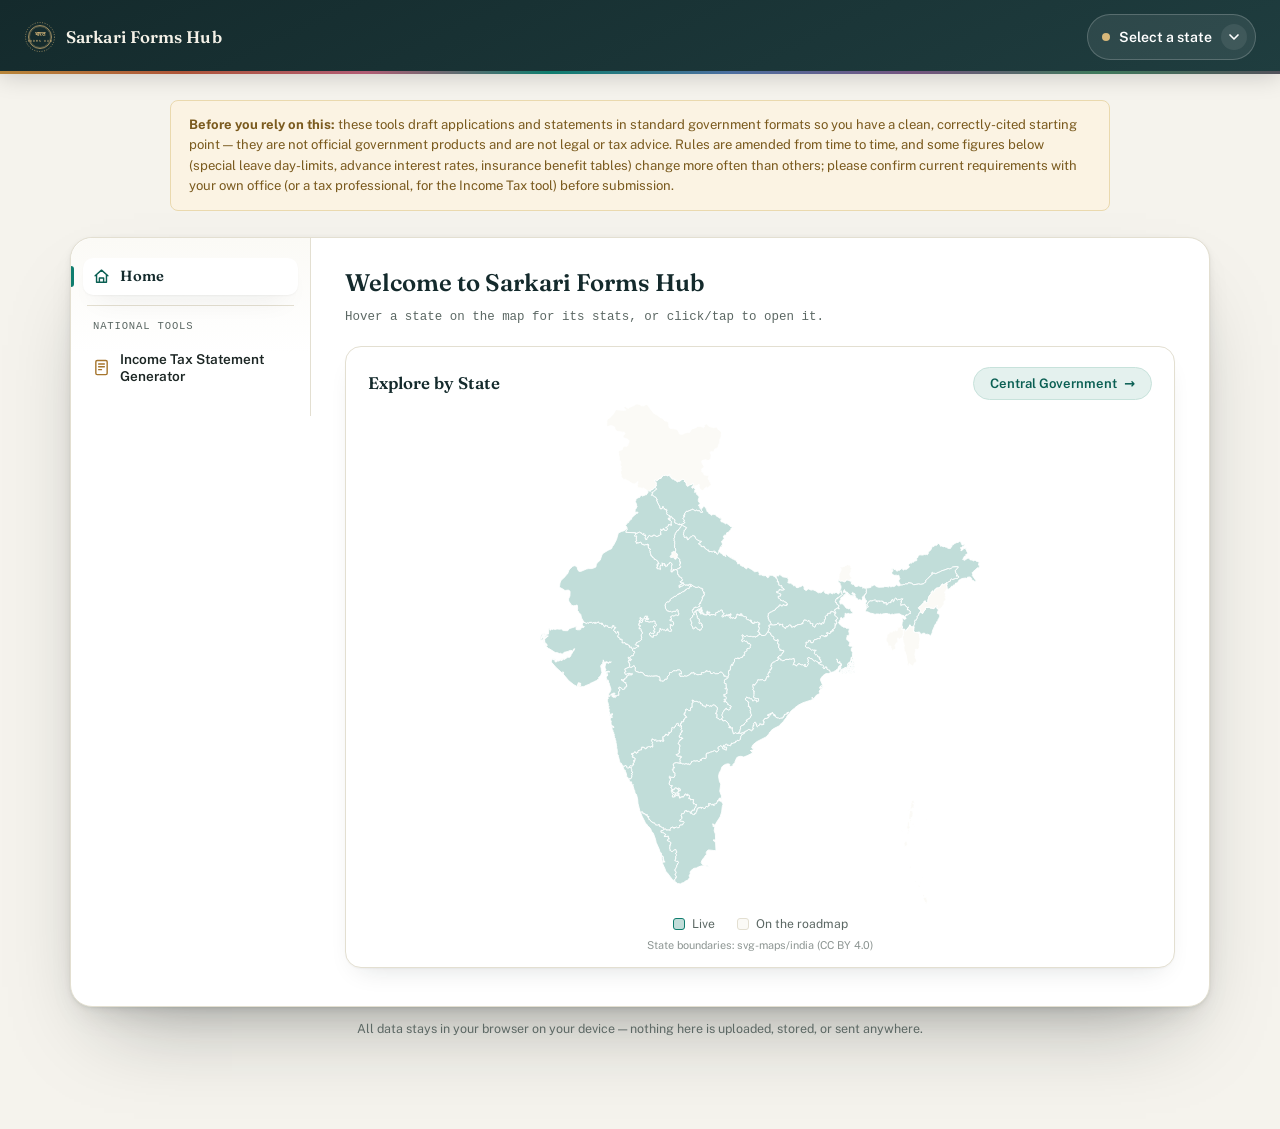
==== commit fa5fb6c8: "Add new files" ====
--- a/index.html
+++ b/index.html
@@ -327,6 +327,10 @@
   <script src="assets/js/data/jharkhand.js"></script>
   <script src="assets/js/data/odisha.js"></script>
   <script src="assets/js/data/westbengal.js"></script>
+  <script src="assets/js/data/arunachalpradesh.js"></script>
+  <script src="assets/js/data/assam.js"></script>
+  <script src="assets/js/data/manipur.js"></script>
+  <script src="assets/js/data/meghalaya.js"></script>
   <script src="assets/js/tools/income-tax.js"></script>
 
   <script>
@@ -358,7 +362,7 @@
     // the registry and nothing here needs to change.
     function slugify(s) { return s.toLowerCase().replace(/&/g, 'and').replace(/[^a-z0-9]+/g, '-').replace(/(^-|-$)/g, ''); }
     const OTHER_STATES = [
-      ['Arunachal Pradesh','Northeast'], ['Assam','Northeast'], ['Manipur','Northeast'], ['Meghalaya','Northeast'], ['Mizoram','Northeast'], ['Nagaland','Northeast'], ['Sikkim','Northeast'], ['Tripura','Northeast'],
+      ['Mizoram','Northeast'], ['Nagaland','Northeast'], ['Sikkim','Northeast'], ['Tripura','Northeast'],
       ['Andaman & Nicobar Islands','Union Territory'], ['Chandigarh','Union Territory'], ['Dadra & Nagar Haveli and Daman & Diu','Union Territory'], ['Delhi (NCT)','Union Territory'], ['Jammu & Kashmir','Union Territory'], ['Ladakh','Union Territory'], ['Lakshadweep','Union Territory'], ['Puducherry','Union Territory'],
     ].map(([name, region]) => ({ key: slugify(name), name, region, live: false }));
 
@@ -694,15 +698,16 @@
       tg: 'telangana', ga: 'goa', gj: 'gujarat', mp: 'madhyapradesh', ct: 'chhattisgarh',
       rj: 'rajasthan', up: 'uttarpradesh', hr: 'haryana', pb: 'punjab', hp: 'himachalpradesh',
       ut: 'uttarakhand', br: 'bihar', jh: 'jharkhand', or: 'odisha', wb: 'westbengal',
+      ar: 'arunachalpradesh', as: 'assam', mn: 'manipur', ml: 'meghalaya',
     };
     // Region label shown in the roadmap tooltip, for the states/UTs with no
     // registry key yet — same rough grouping as OTHER_STATES above, keyed by
     // the map package's own code rather than a name (names don't match
     // verbatim between the two sources, e.g. "&" vs "and").
     const MAP_CODE_REGION = {
-      an: 'Union Territory', ar: 'Northeast', as: 'Northeast', ch: 'Union Territory',
+      an: 'Union Territory', ch: 'Union Territory',
       dn: 'Union Territory', dd: 'Union Territory', dl: 'Union Territory', jk: 'Union Territory',
-      ld: 'Union Territory', mn: 'Northeast', ml: 'Northeast', mz: 'Northeast', nl: 'Northeast',
+      ld: 'Union Territory', mz: 'Northeast', nl: 'Northeast',
       py: 'Union Territory', sk: 'Northeast', tr: 'Northeast',
     };
     let lastHoveredMapPath = null;
--- a/assets/css/shared-ui.css
+++ b/assets/css/shared-ui.css
@@ -57,6 +57,15 @@
   outline: none; border-color: var(--accent); background: var(--surface); box-shadow: 0 0 0 4px var(--accent-soft);
 }
 .form-group input::placeholder, .form-group textarea::placeholder { color: #A8A296; }
+.form-group input[type="file"] { padding: 8px 13px 8px 8px; cursor: pointer; color: var(--text-soft); font-size: .86rem; }
+.form-group input[type="file"]::file-selector-button,
+.form-group input[type="file"]::-webkit-file-upload-button {
+  background: var(--accent); color: #fff; border: none; padding: 9px 18px; margin-right: 14px;
+  border-radius: 20px; font-size: .82rem; font-weight: 600; font-family: inherit; cursor: pointer;
+  transition: background-color .15s ease;
+}
+.form-group input[type="file"]:hover::file-selector-button,
+.form-group input[type="file"]:hover::-webkit-file-upload-button { background: var(--accent-deep); }
 .help-text { font-size: .76rem; color: var(--text-soft); margin-top: 6px; line-height: 1.45; }
 .hidden-section { display: none !important; } /* a universal "hide this" utility must always win, regardless of any other rule's specificity or position in the file — this is exactly the category of bug that just broke panel visibility */
 .rule-hint { font-size: .82rem; color: var(--accent-deep); margin-top: 10px; font-style: italic; min-height: 1.2em; }
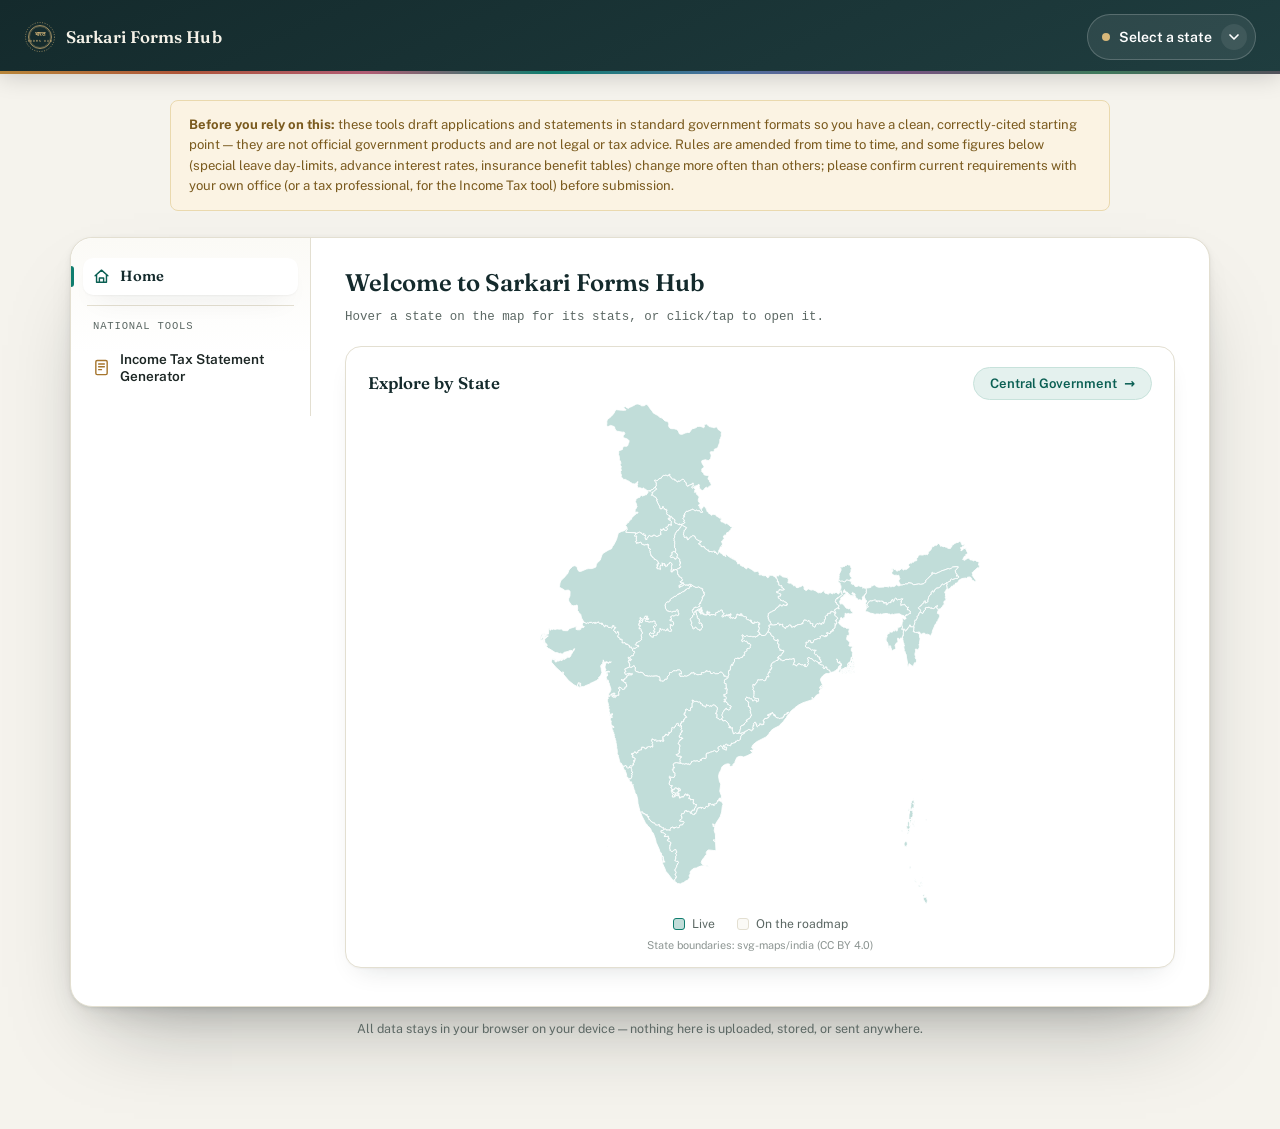
==== commit c1623542: "Added new files" ====
--- a/index.html
+++ b/index.html
@@ -331,6 +331,18 @@
   <script src="assets/js/data/assam.js"></script>
   <script src="assets/js/data/manipur.js"></script>
   <script src="assets/js/data/meghalaya.js"></script>
+  <script src="assets/js/data/mizoram.js"></script>
+  <script src="assets/js/data/nagaland.js"></script>
+  <script src="assets/js/data/sikkim.js"></script>
+  <script src="assets/js/data/tripura.js"></script>
+  <script src="assets/js/data/andamannicobar.js"></script>
+  <script src="assets/js/data/chandigarh.js"></script>
+  <script src="assets/js/data/dadranagarhaveliandamandiu.js"></script>
+  <script src="assets/js/data/delhi.js"></script>
+  <script src="assets/js/data/jammukashmir.js"></script>
+  <script src="assets/js/data/ladakh.js"></script>
+  <script src="assets/js/data/lakshadweep.js"></script>
+  <script src="assets/js/data/puducherry.js"></script>
   <script src="assets/js/tools/income-tax.js"></script>
 
   <script>
@@ -362,8 +374,10 @@
     // the registry and nothing here needs to change.
     function slugify(s) { return s.toLowerCase().replace(/&/g, 'and').replace(/[^a-z0-9]+/g, '-').replace(/(^-|-$)/g, ''); }
     const OTHER_STATES = [
-      ['Mizoram','Northeast'], ['Nagaland','Northeast'], ['Sikkim','Northeast'], ['Tripura','Northeast'],
-      ['Andaman & Nicobar Islands','Union Territory'], ['Chandigarh','Union Territory'], ['Dadra & Nagar Haveli and Daman & Diu','Union Territory'], ['Delhi (NCT)','Union Territory'], ['Jammu & Kashmir','Union Territory'], ['Ladakh','Union Territory'], ['Lakshadweep','Union Territory'], ['Puducherry','Union Territory'],
+      // All 28 states + 8 UTs are now live in STATE_REGISTRY — this list is
+      // intentionally empty. Kept as an array (not removed) so the .map()
+      // below and its callers don't need special-casing if a new UT/state
+      // is ever created via future reorganisation.
     ].map(([name, region]) => ({ key: slugify(name), name, region, live: false }));
 
     // ---------------------------------------------------------------------
@@ -698,18 +712,29 @@
       tg: 'telangana', ga: 'goa', gj: 'gujarat', mp: 'madhyapradesh', ct: 'chhattisgarh',
       rj: 'rajasthan', up: 'uttarpradesh', hr: 'haryana', pb: 'punjab', hp: 'himachalpradesh',
       ut: 'uttarakhand', br: 'bihar', jh: 'jharkhand', or: 'odisha', wb: 'westbengal',
-      ar: 'arunachalpradesh', as: 'assam', mn: 'manipur', ml: 'meghalaya',
+      ar: 'arunachalpradesh', as: 'assam', mn: 'manipur', ml: 'meghalaya', mz: 'mizoram',
+      nl: 'nagaland', sk: 'sikkim', tr: 'tripura', an: 'andamannicobar', ch: 'chandigarh',
+      dn: 'dadranagarhaveliandamandiu', dd: 'dadranagarhaveliandamandiu', dl: 'delhi', jk: 'jammukashmir',
+      ld: 'lakshadweep', py: 'puducherry',
     };
+    // Ladakh has NO shape of its own in this map data — the package's 'jk'
+    // shape is the pre-2019 undivided Jammu & Kashmir outline (see the
+    // INDIA_MAP header comment in india-map.js), and 'ld' belongs to
+    // Lakshadweep, not Ladakh. Ladakh is fully live and reachable via the
+    // state switcher; it just has no map shape to highlight or link, the
+    // same "live but not on the map" situation as Central Government
+    // (which gets a pill instead) — Ladakh doesn't get an equivalent pill
+    // since it IS a place, it's simply missing from this particular SVG
+    // source. See tests/smoke_test.py's Home-block assertion, which
+    // excludes it from the expected map-live-count for the same reason.
     // Region label shown in the roadmap tooltip, for the states/UTs with no
     // registry key yet — same rough grouping as OTHER_STATES above, keyed by
     // the map package's own code rather than a name (names don't match
     // verbatim between the two sources, e.g. "&" vs "and").
-    const MAP_CODE_REGION = {
-      an: 'Union Territory', ch: 'Union Territory',
-      dn: 'Union Territory', dd: 'Union Territory', dl: 'Union Territory', jk: 'Union Territory',
-      ld: 'Union Territory', mz: 'Northeast', nl: 'Northeast',
-      py: 'Union Territory', sk: 'Northeast', tr: 'Northeast',
-    };
+    // Empty now that all 36 states/UTs are live — kept as an object (not
+    // removed) so lookups against it stay well-defined if a future
+    // reorganisation ever adds a new placeholder entry.
+    const MAP_CODE_REGION = {};
     let lastHoveredMapPath = null;
 
     function buildIndiaMapHtml() {
